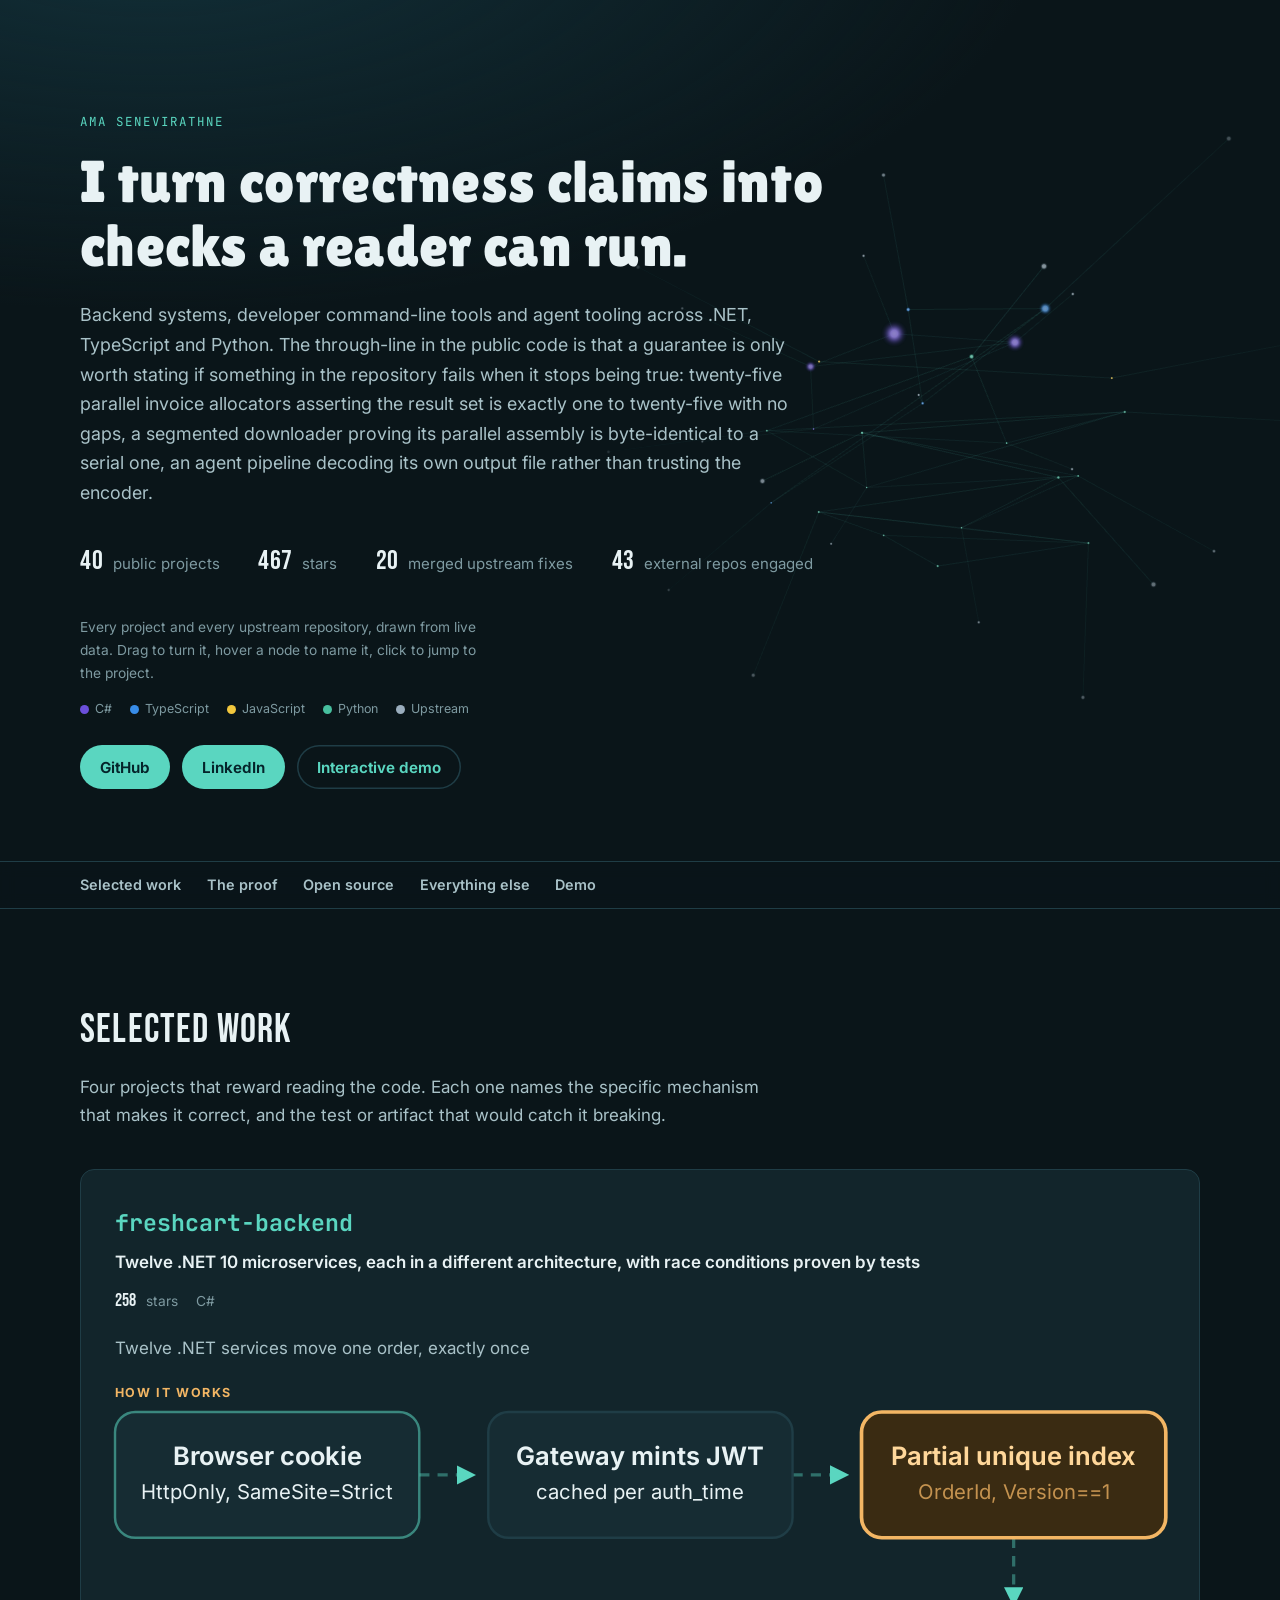
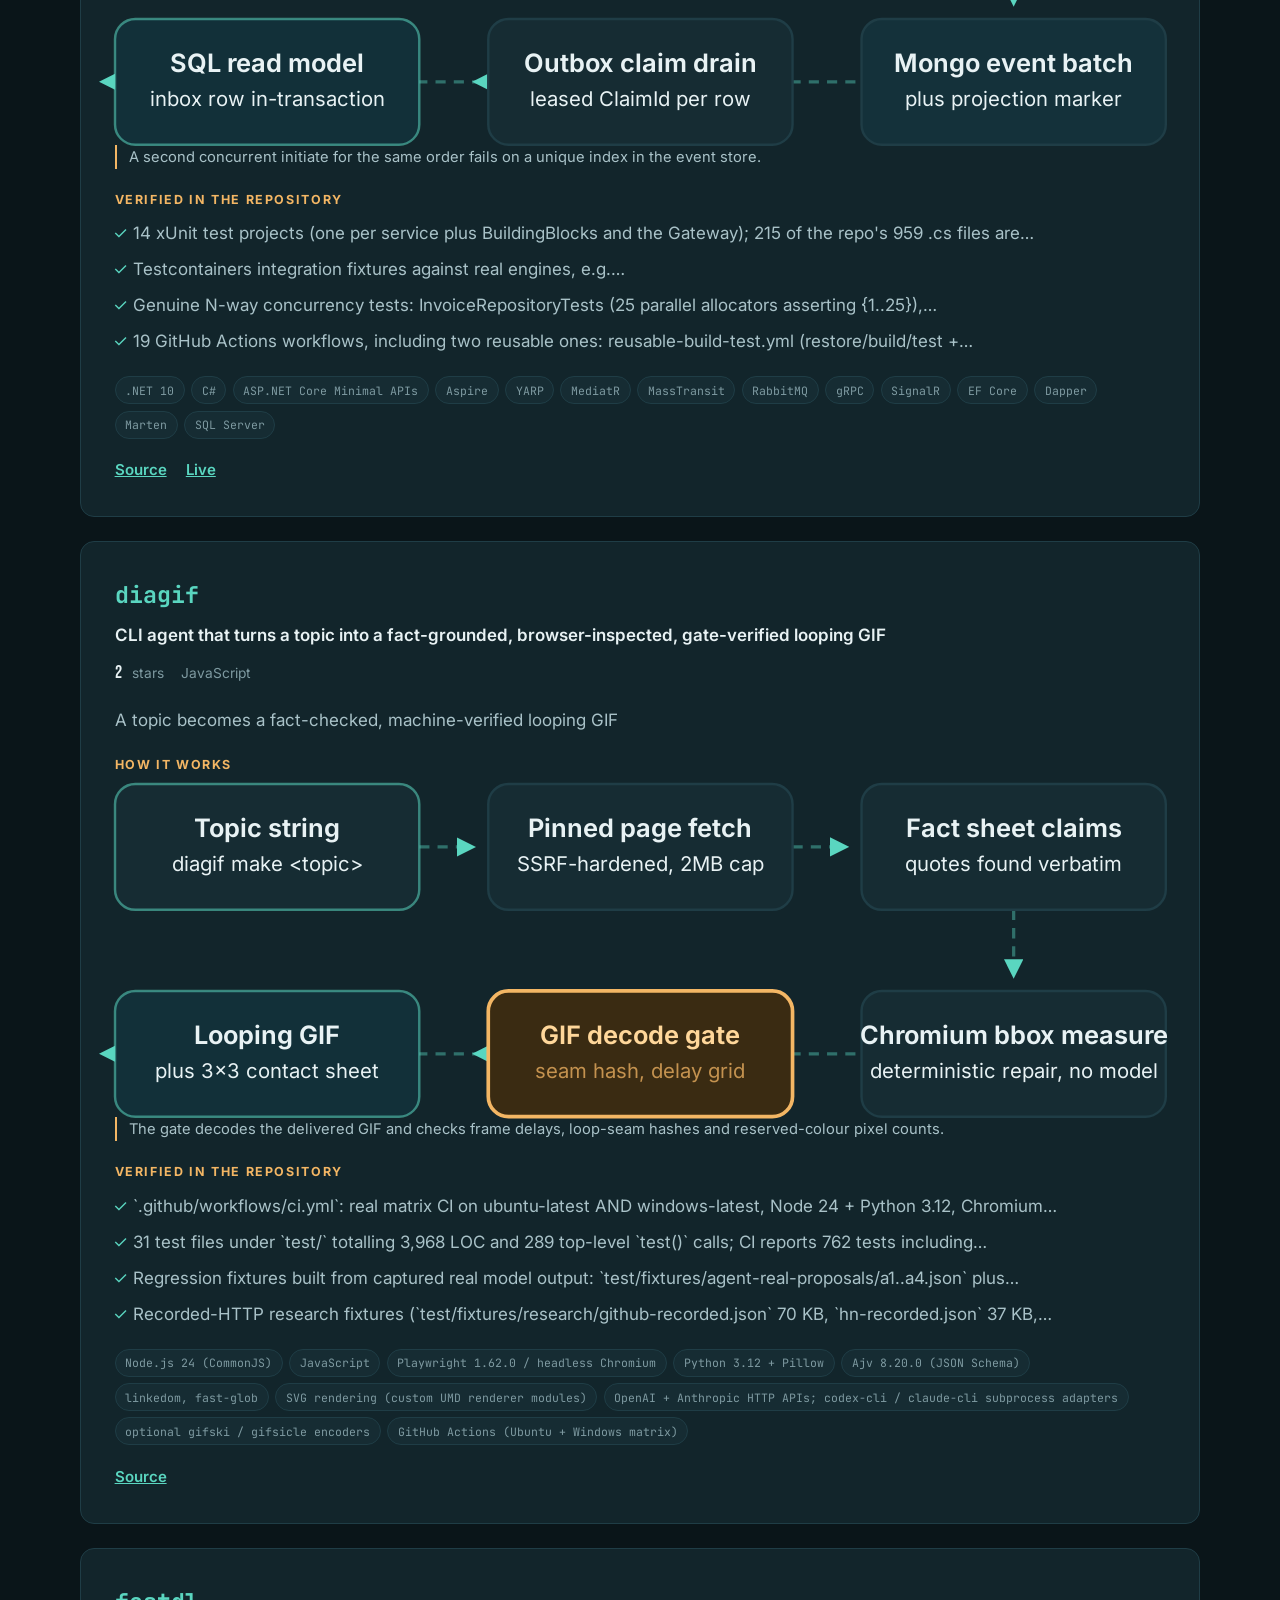
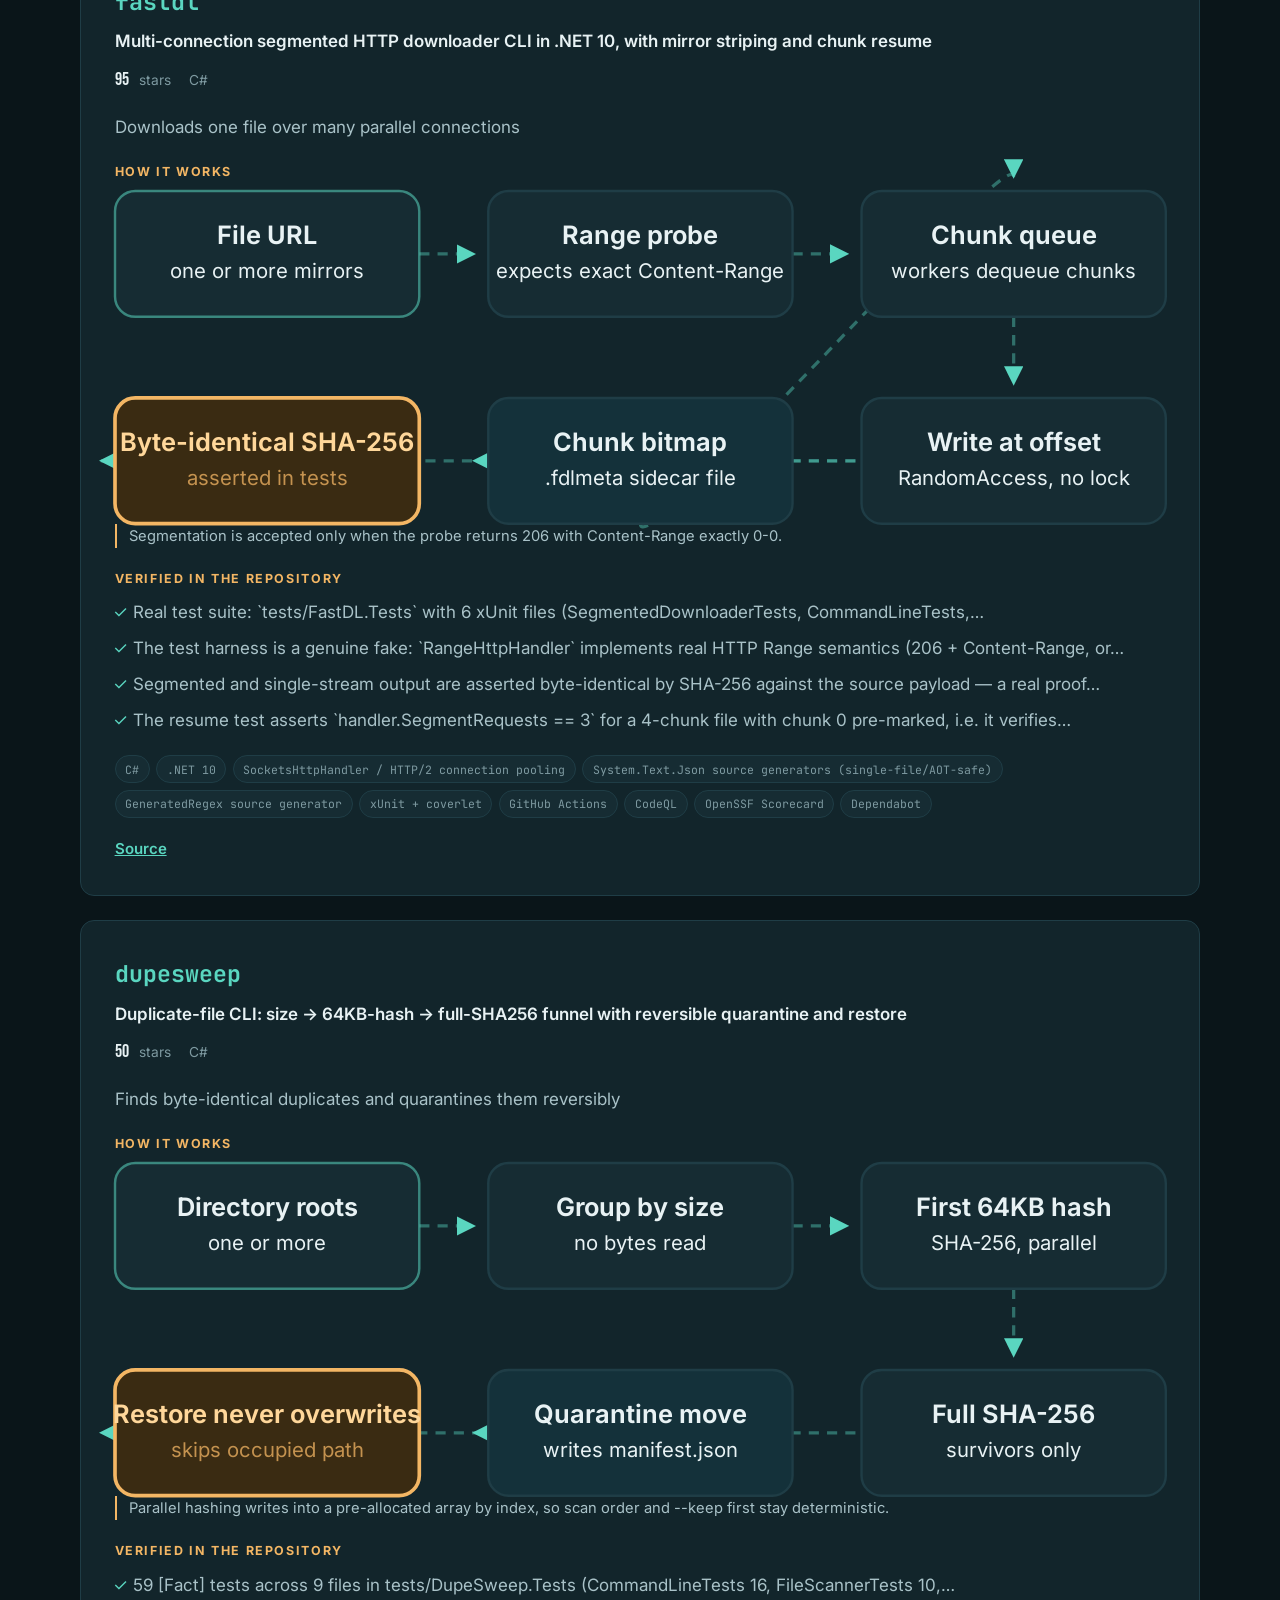
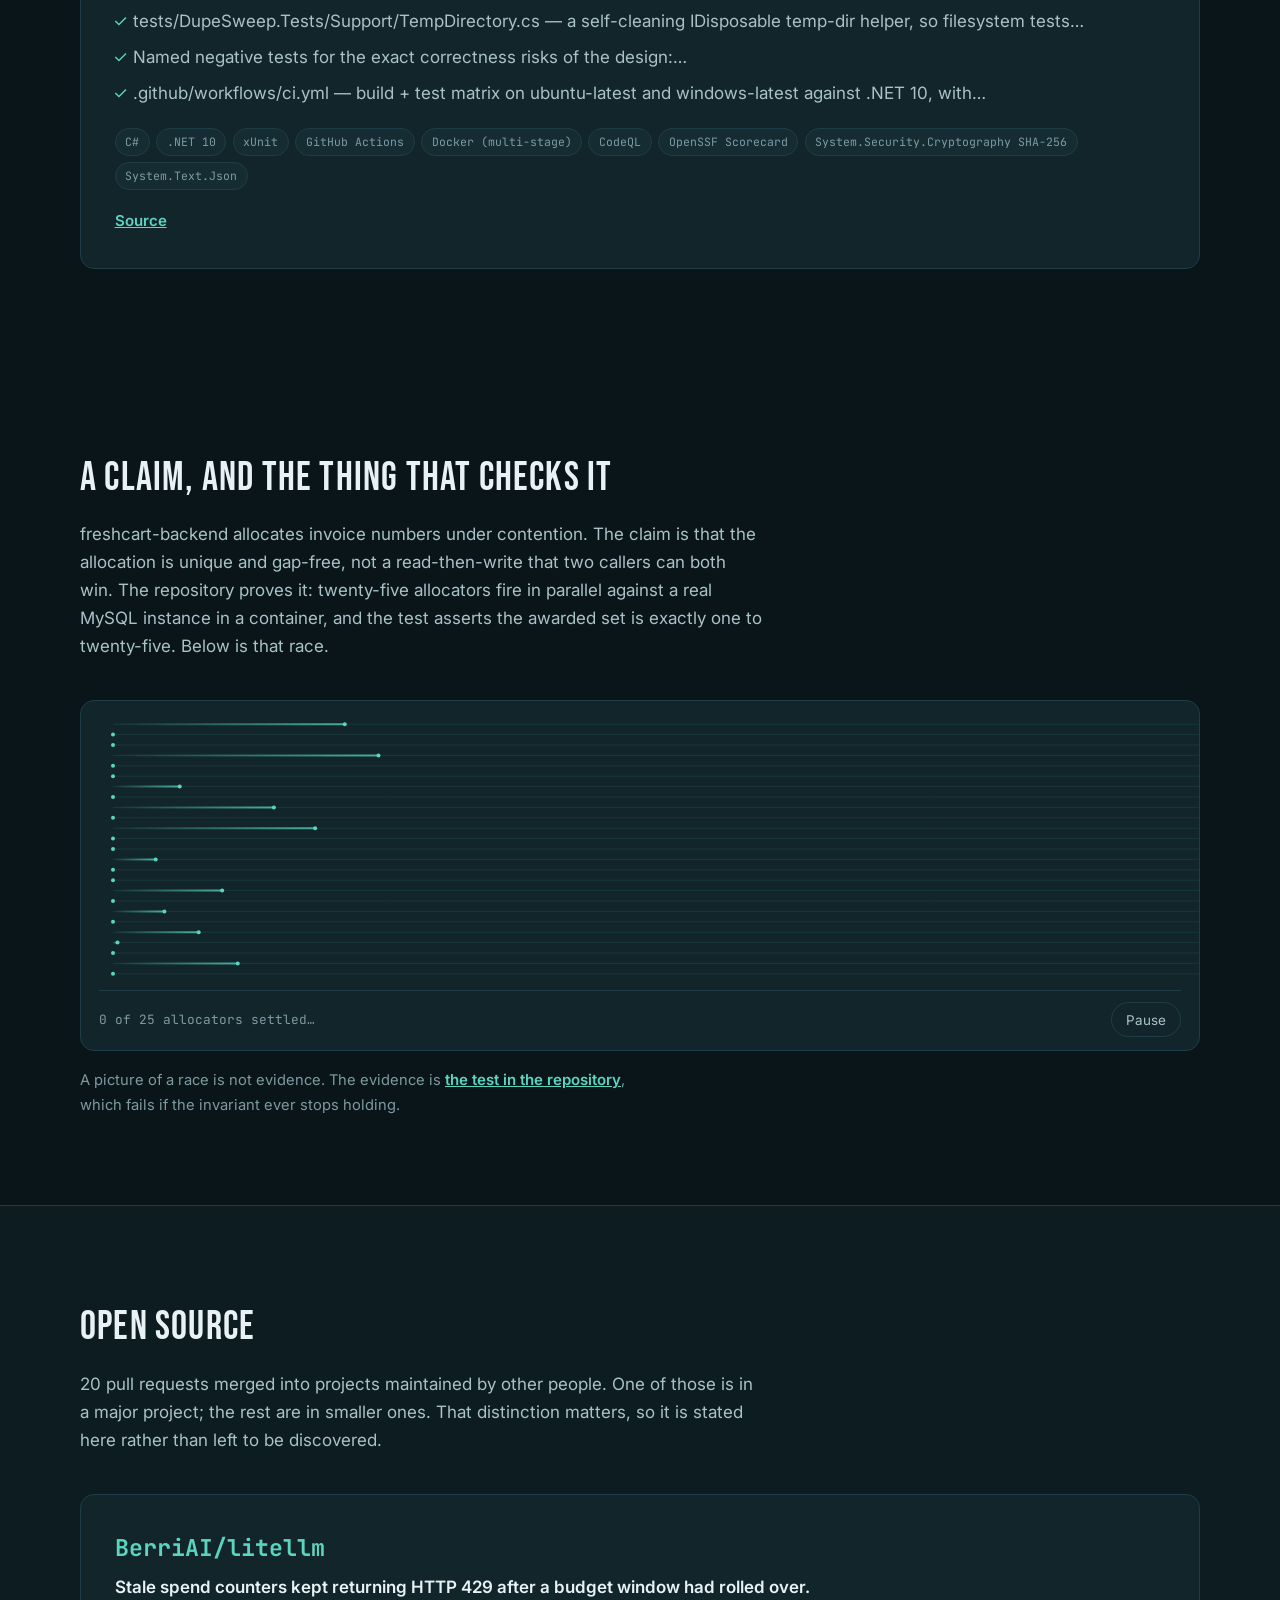
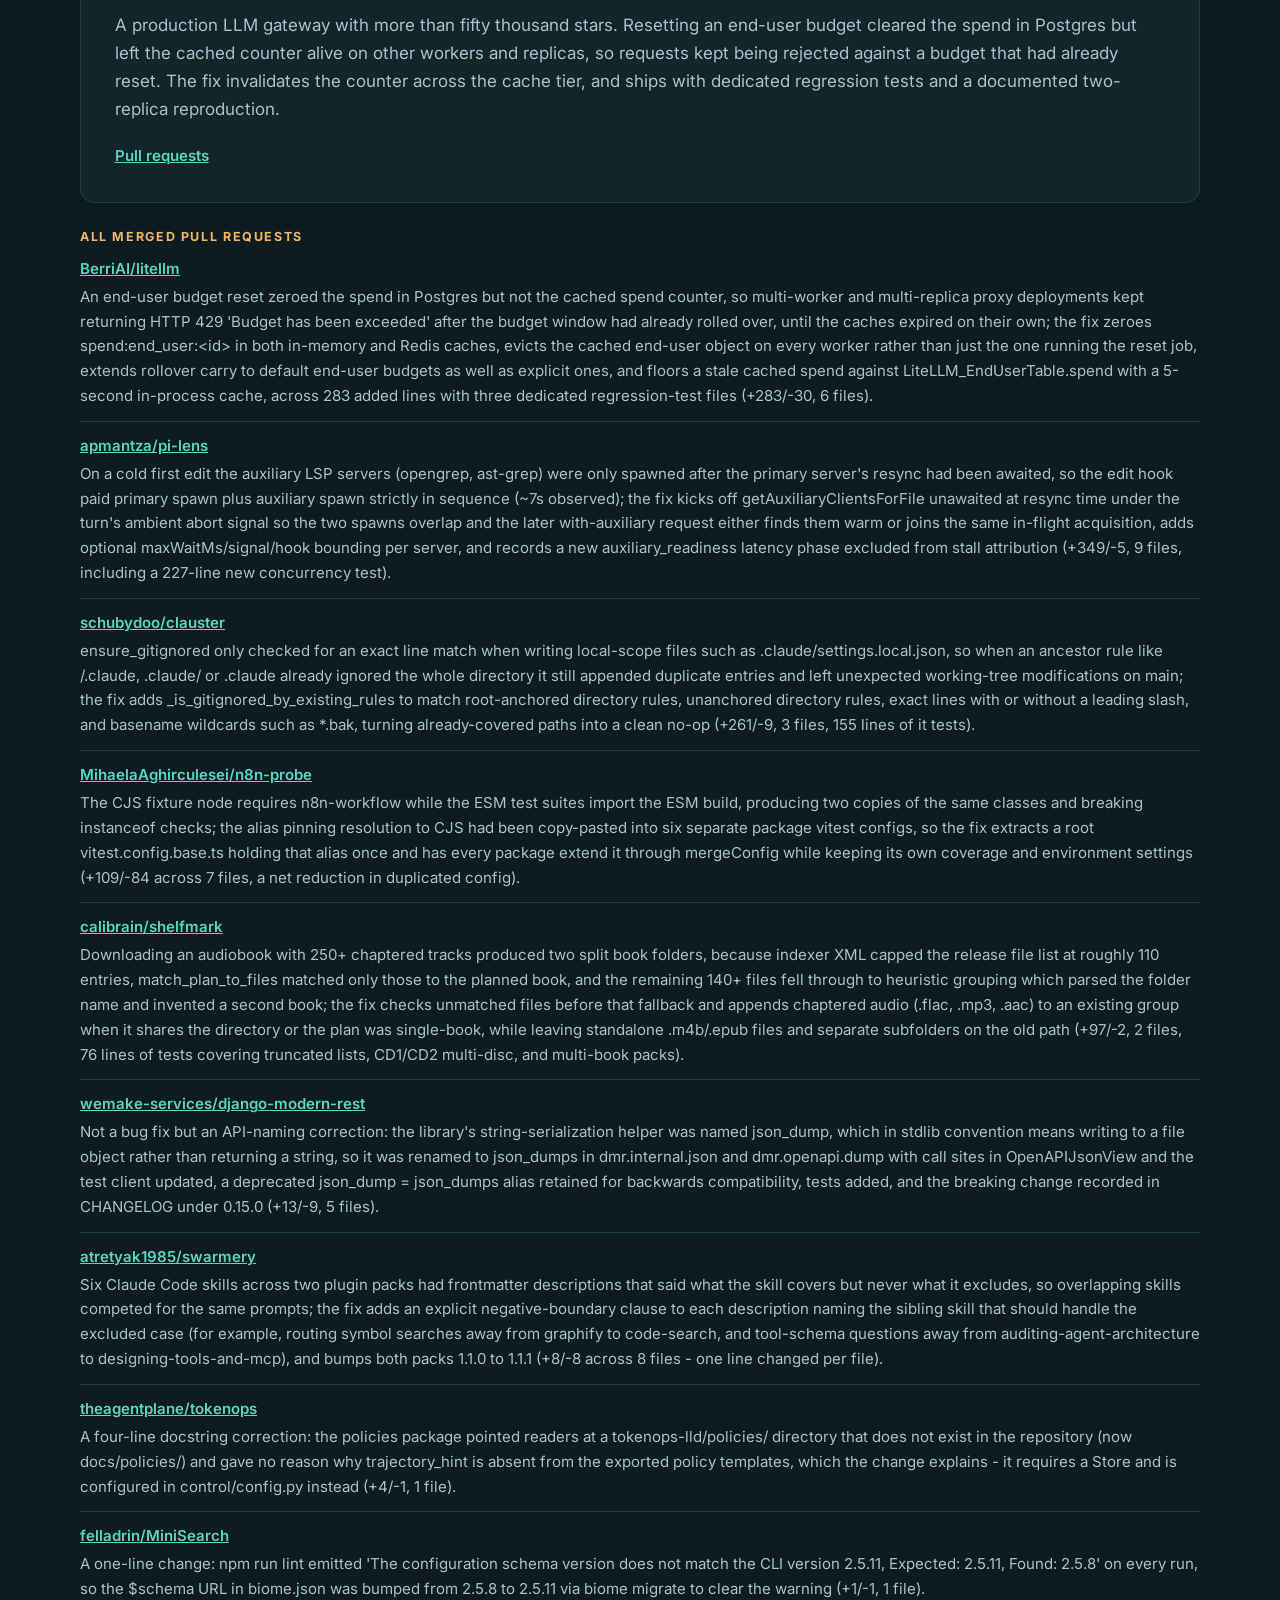
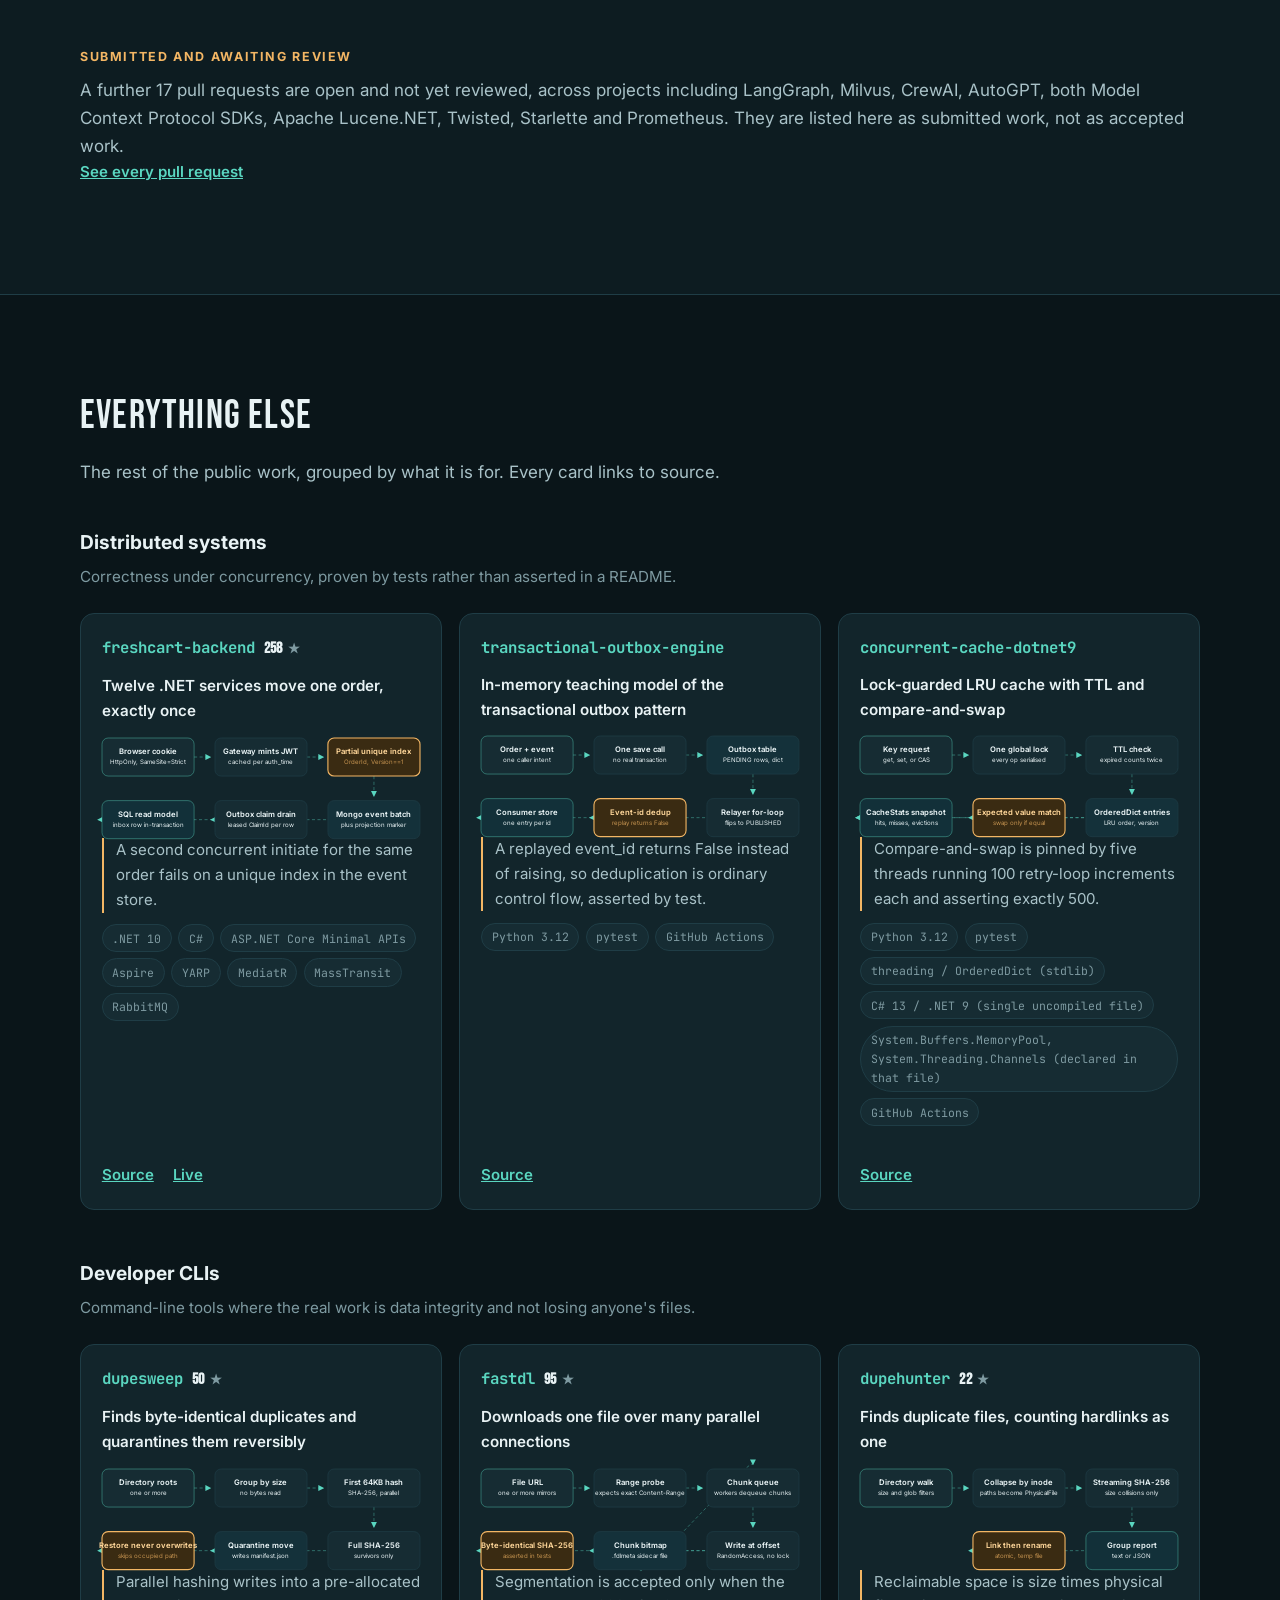
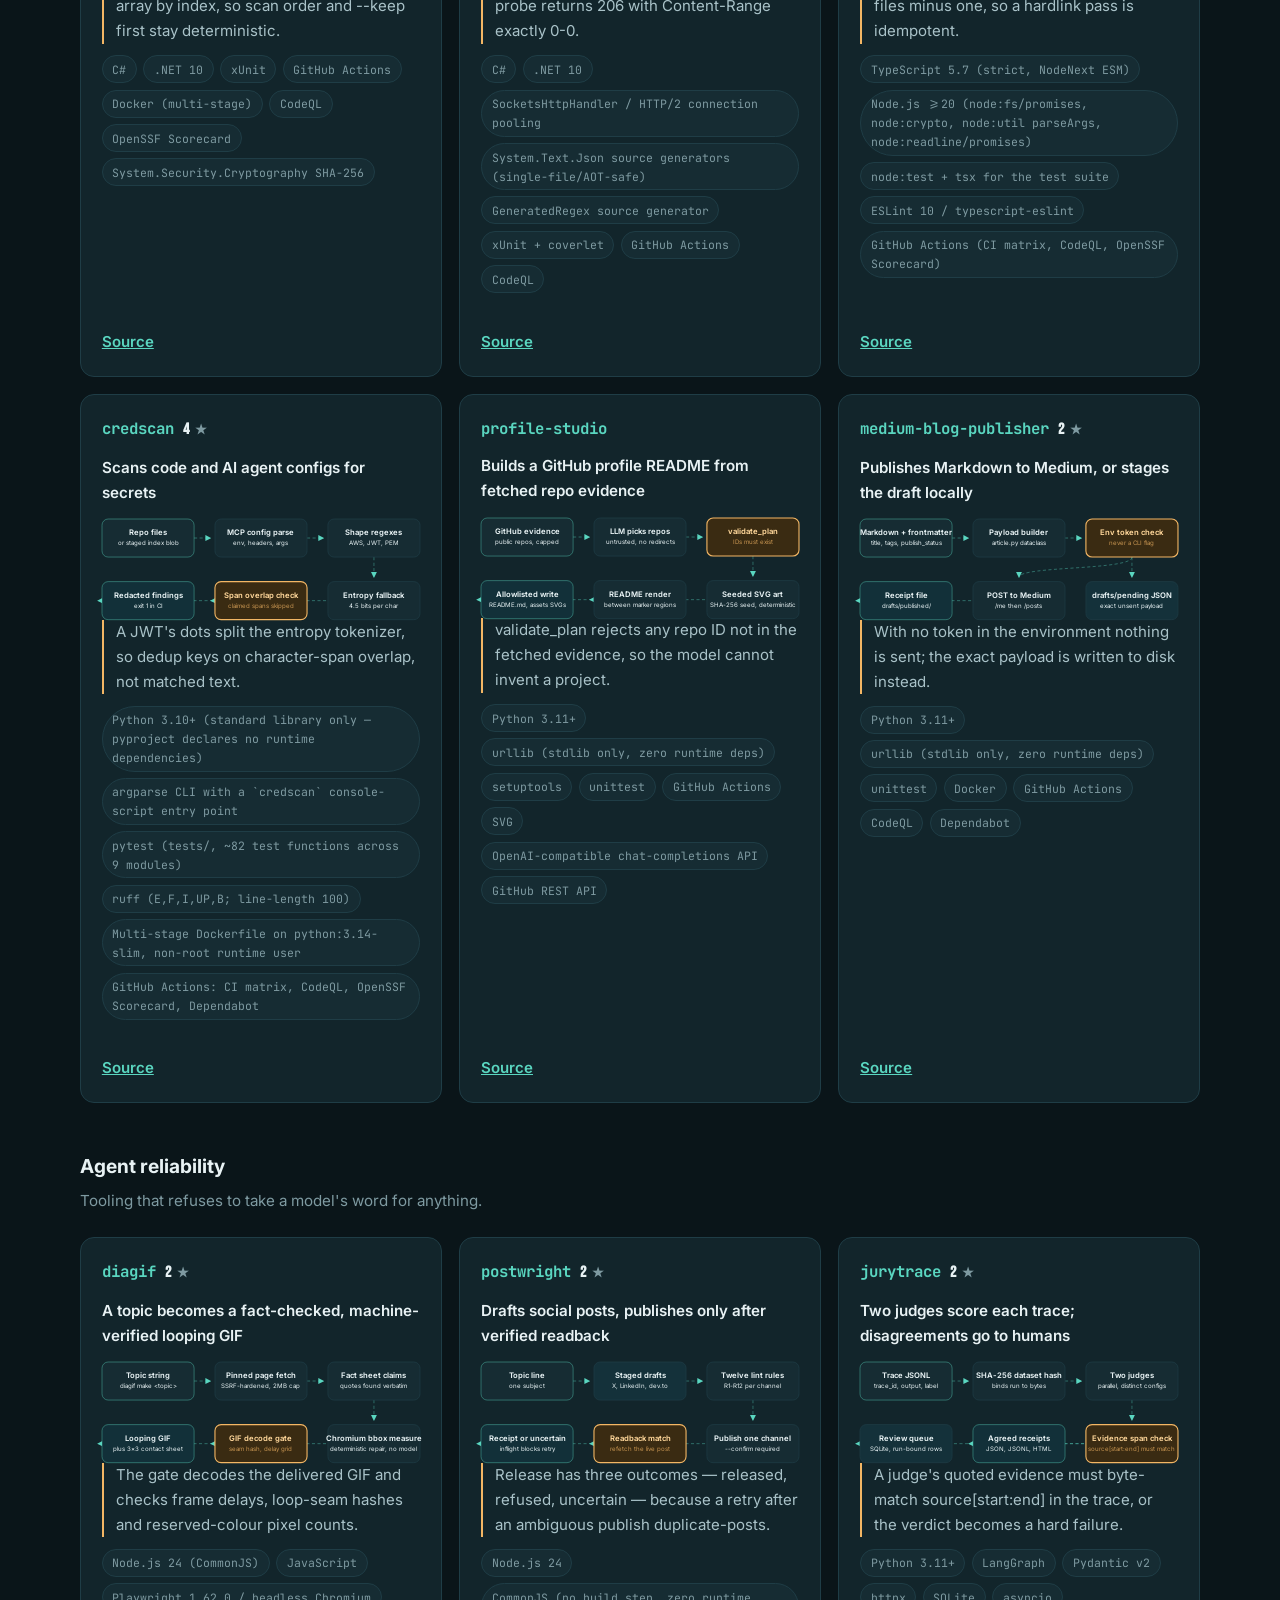
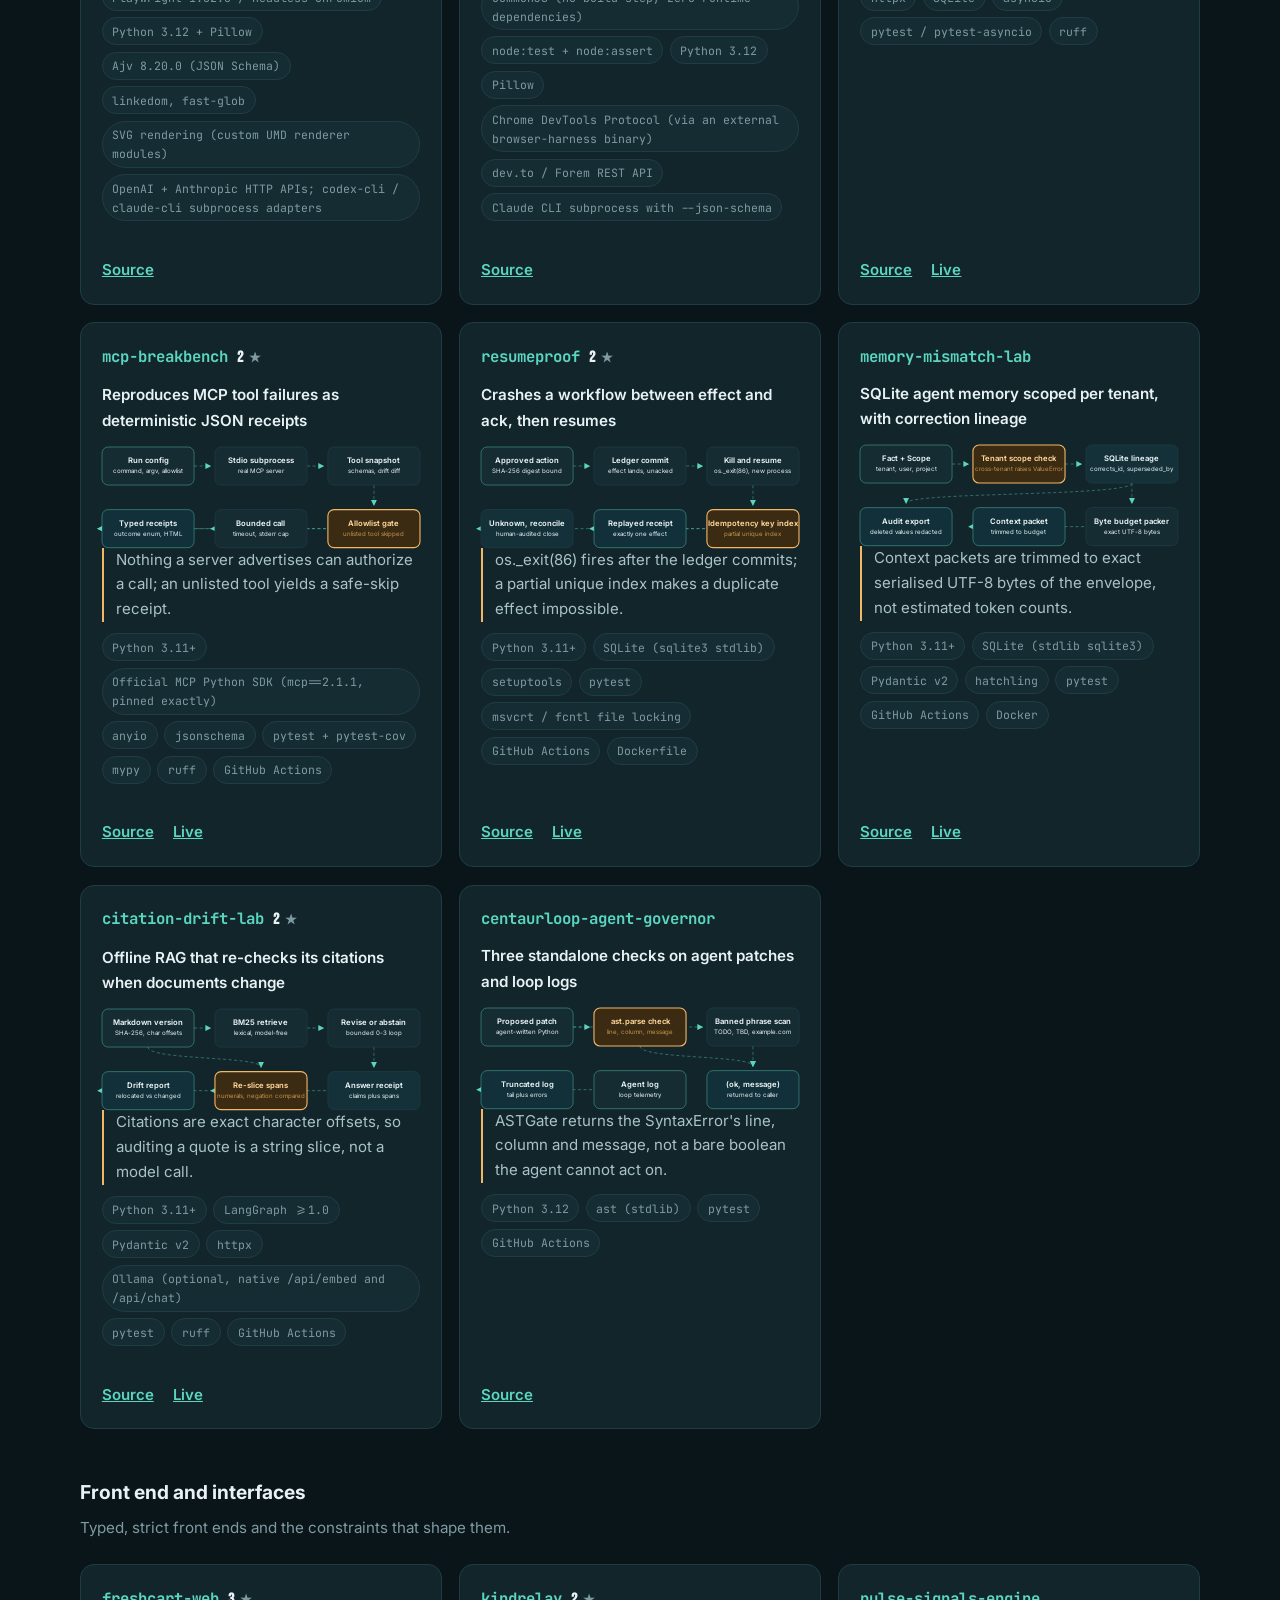
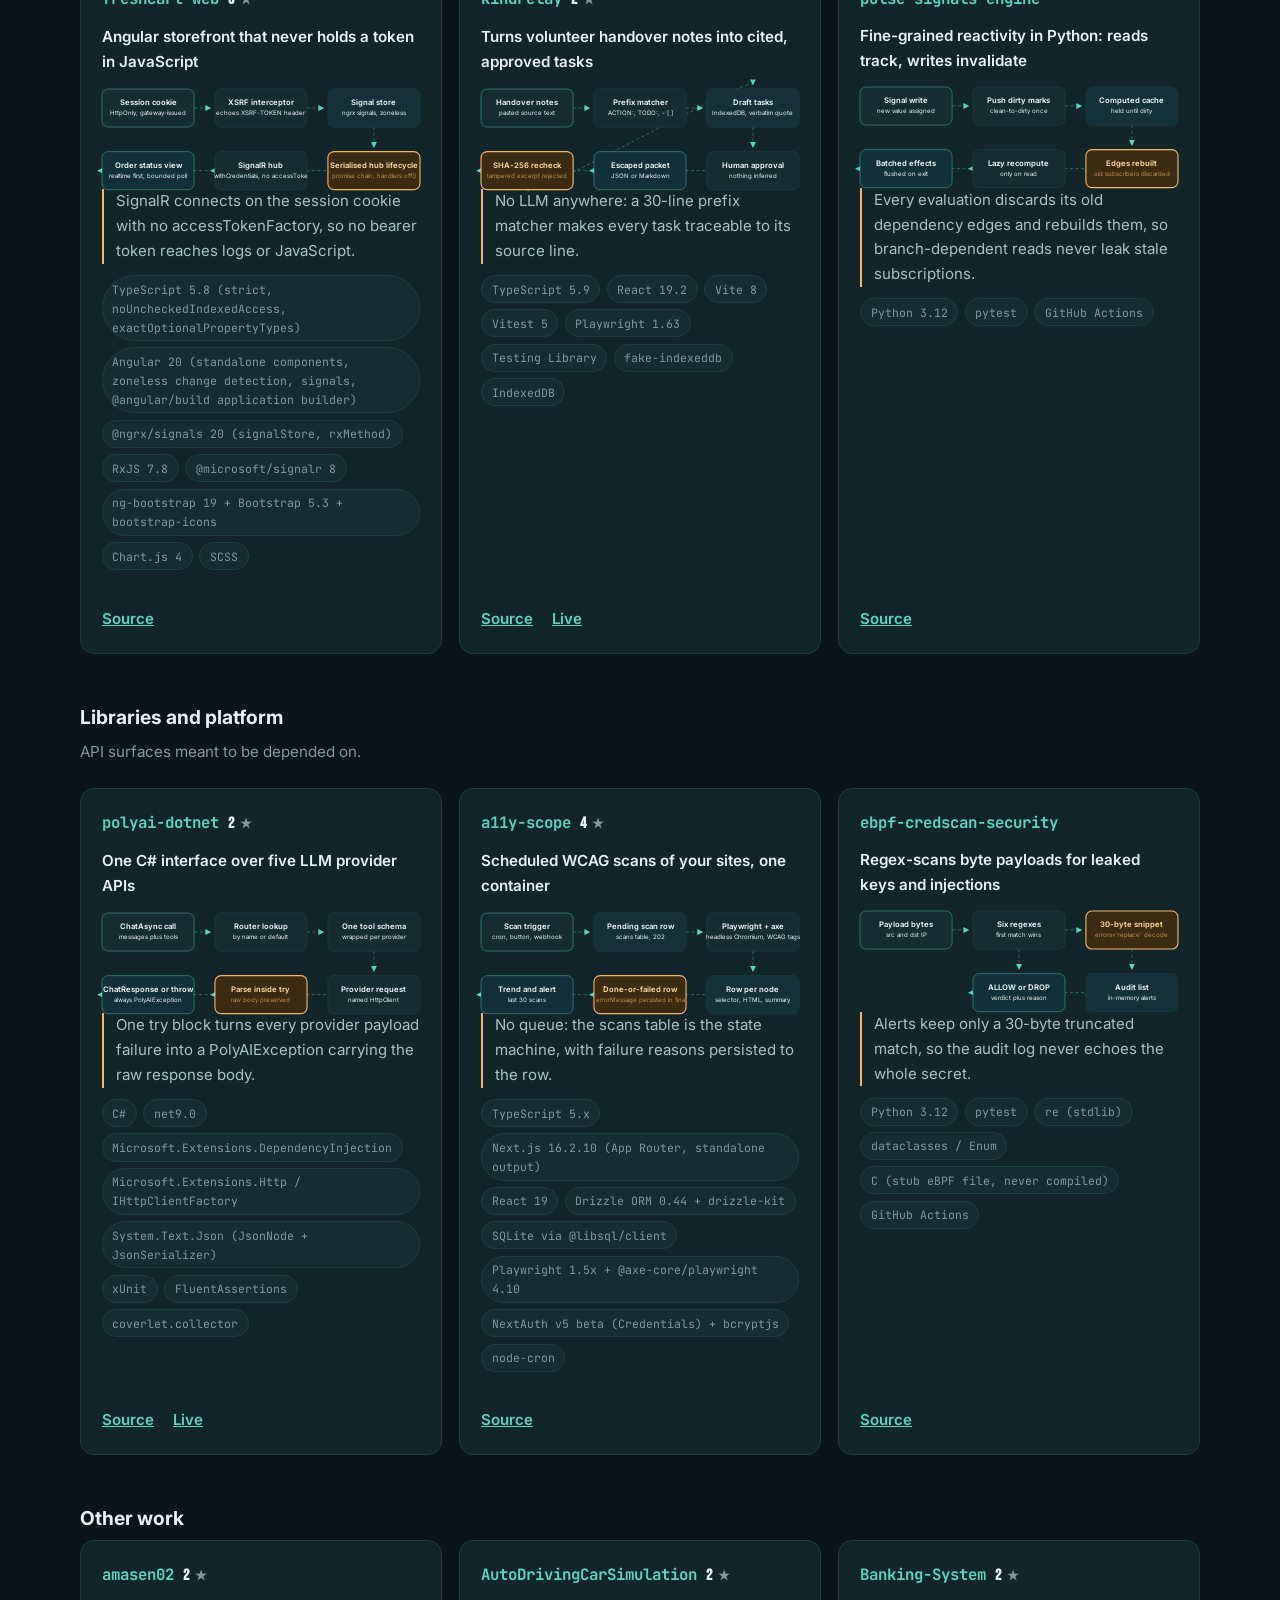
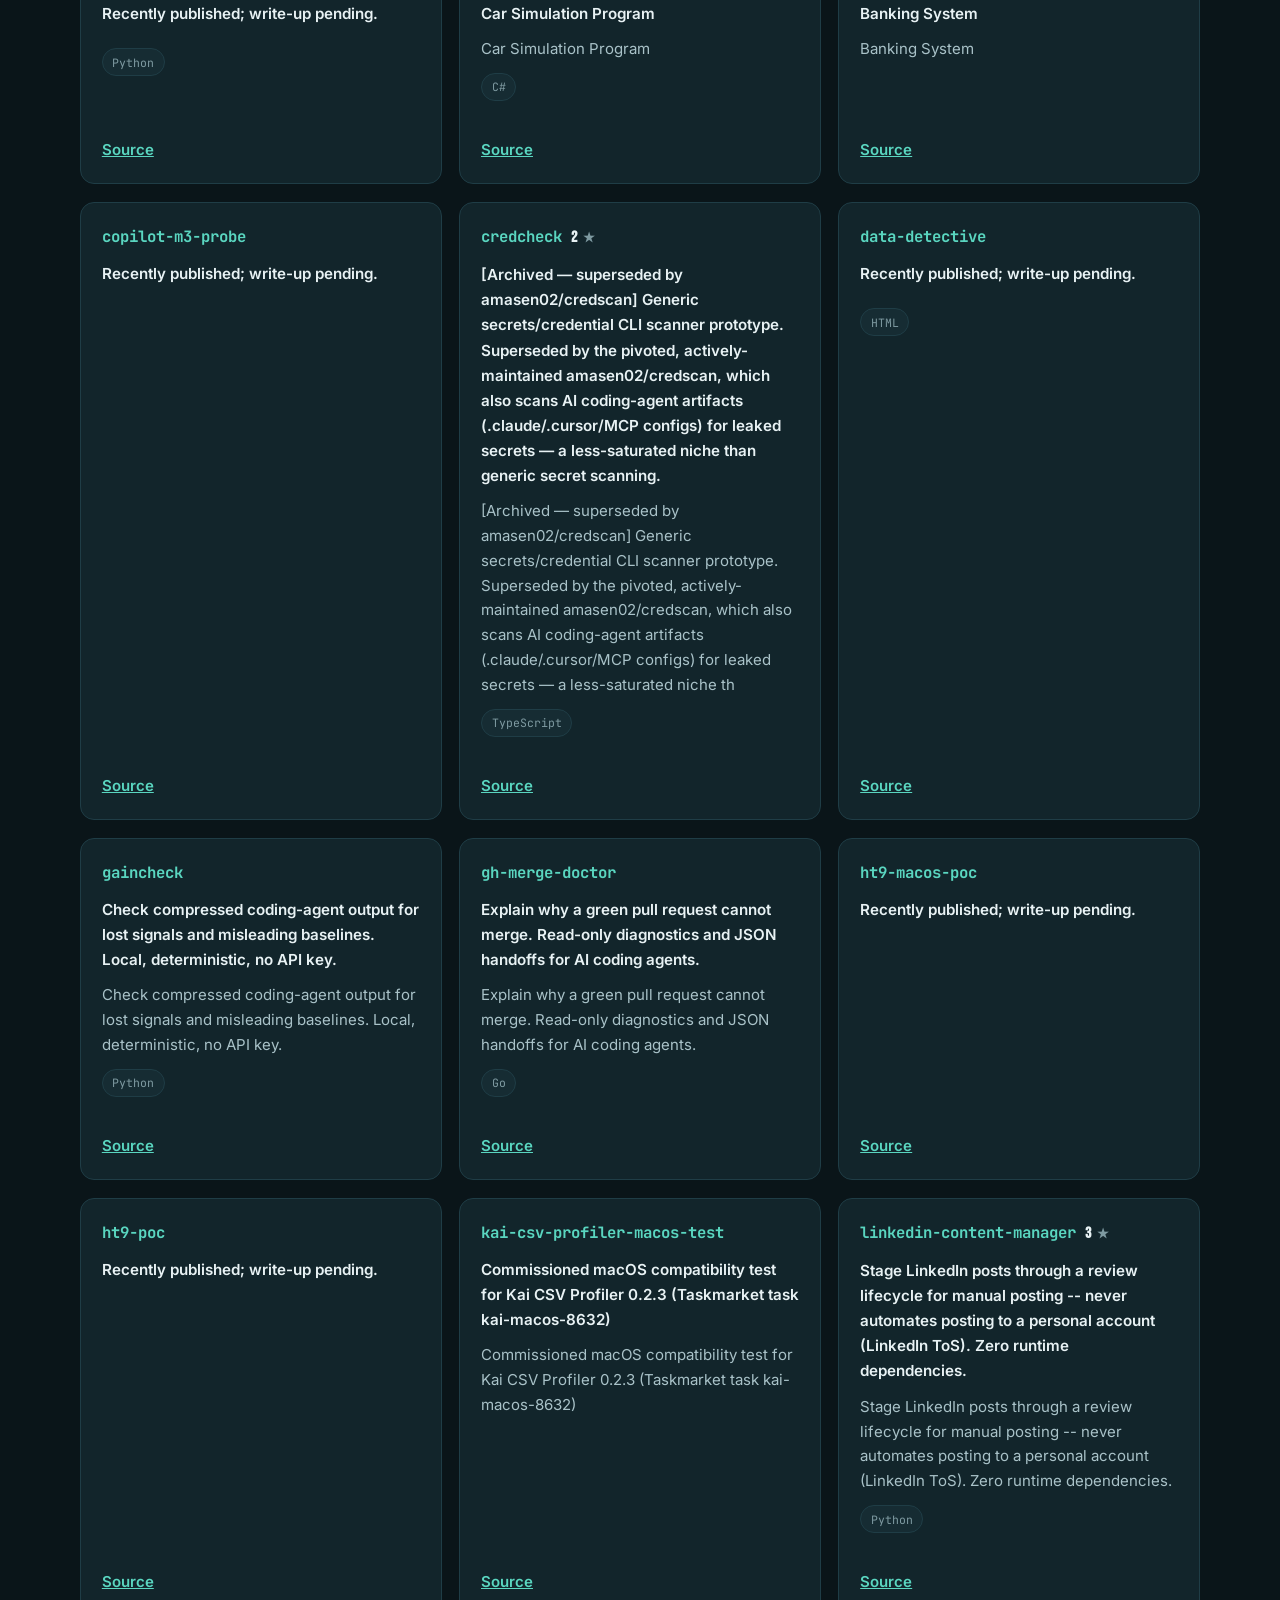
==== index.html @ 70c23cc7 "chore: refresh live figures from the GitHub API" ====
<!doctype html>
<html lang="en">
<head>
<meta charset="utf-8">
<meta name="viewport" content="width=device-width, initial-scale=1">
<title>Ama Senevirathne — backend systems, developer CLIs, agent tooling</title>
<meta name="description" content="Public engineering work by Ama Senevirathne: a twelve-service .NET platform with concurrency proven by tests, systems-level developer CLIs, and agent tooling that verifies its own output.">
<link rel="stylesheet" href="assets/fonts.css">
<link rel="stylesheet" href="styles.css">
</head>
<body>
<a class="skip" href="#main">Skip to content</a>

<header class="hero">
  <!-- The canvas is decorative enhancement. Every fact in the hero is in the DOM below it,
       so the page is complete with JavaScript or WebGL unavailable. -->
  <div class="constellation" id="constellation" aria-hidden="true">
    <div class="cl-label" id="constellation-label" hidden>
      <span class="cl-name"></span>
      <span class="cl-meta"></span>
    </div>
  </div>
  <div class="wrap hero-content">
    <p class="eyebrow">Ama Senevirathne</p>
    <h1>I turn correctness claims into checks a reader can run.</h1>
    <p class="hero-lede">
      Backend systems, developer command-line tools and agent tooling across .NET, TypeScript
      and Python. The through-line in the public code is that a guarantee is only worth
      stating if something in the repository fails when it stops being true: twenty-five
      parallel invoice allocators asserting the result set is exactly one to twenty-five with
      no gaps, a segmented downloader proving its parallel assembly is byte-identical to a
      serial one, an agent pipeline decoding its own output file rather than trusting the
      encoder.
    </p>
    <ul class="stats" aria-label="Summary of public work">
      <li><span class="stat-n">40</span> public projects</li>
      <li><span class="stat-n">467</span> stars</li>
      <li><span class="stat-n">20</span> merged upstream fixes</li>
      <li><span class="stat-n">43</span> external repos engaged</li>
    </ul>
    <p class="cl-hint">
      Every project and every upstream repository, drawn from live data. Drag to turn it,
      hover a node to name it, click to jump to the project.
    </p>
    <ul class="legend" aria-label="Constellation legend">
      <li><span class="dot" data-l="cs"></span>C#</li>
      <li><span class="dot" data-l="ts"></span>TypeScript</li>
      <li><span class="dot" data-l="js"></span>JavaScript</li>
      <li><span class="dot" data-l="py"></span>Python</li>
      <li><span class="dot" data-l="ext"></span>Upstream</li>
    </ul>
    <p class="hero-links">
      <a class="btn" href="https://github.com/amasen02">GitHub</a>
      <a class="btn" href="https://www.linkedin.com/in/ama-sen/">LinkedIn</a>
      <a class="btn ghost" href="diagif/">Interactive demo</a>
    </p>
  </div>
</header>


<nav class="subnav" aria-label="Sections">
  <div class="wrap">
    <ul>
      <li><a href="#s-lead">Selected work</a></li>
      <li><a href="#s-proof">The proof</a></li>
      <li><a href="#s-oss">Open source</a></li>
      <li><a href="#s-all">Everything else</a></li>
      <li><a href="diagif/">Demo</a></li>
    </ul>
  </div>
</nav>

<main id="main">

<section class="section" aria-labelledby="s-lead">
  <div class="wrap">
    <h2 id="s-lead">Selected work</h2>
    <p class="section-lede">
      Four projects that reward reading the code. Each one names the specific mechanism that
      makes it correct, and the test or artifact that would catch it breaking.
    </p>
    <div class="leads">
      <article class="lead" id="p-freshcart-backend">
        <header class="lead-head">
          <h3>freshcart-backend</h3>
          <p class="tagline">Twelve .NET 10 microservices, each in a different architecture, with race conditions proven by tests</p>
          <p class="meta"><span class="stat"><span class="stat-n">258</span> stars</span><span class="lang">C#</span></p>
        </header>
        <p class="lede">Twelve .NET services move one order, exactly once</p>
        <div class="block"><h4>How it works</h4><div class="flow-wrap"><svg class="flow" viewBox="0 0 518 164" role="img" aria-label="Twelve .NET services move one order, exactly once" preserveAspectRatio="xMidYMid meet"><defs><marker id="fa" viewBox="0 0 10 10" refX="9" refY="5" markerWidth="6" markerHeight="6" orient="auto-start-reverse"><path d="M0,0 L10,5 L0,10 z" fill="currentColor"/></marker></defs><path class="flow-edge" d="M150,31.0 L177,31.0" marker-end="url(#fa)"/><path class="flow-edge" d="M334,31.0 L361,31.0" marker-end="url(#fa)"/><path class="flow-edge" d="M443.0,62 C443.0,84 443.0,76 443.0,95" marker-end="url(#fa)"/><path class="flow-edge" d="M518,133.0 L177,133.0" marker-end="url(#fa)"/><path class="flow-edge" d="M334,133.0 L-7,133.0" marker-end="url(#fa)"/><g class="flow-node n-in" transform="translate(0,0)"><rect width="150" height="62" rx="10"/><text class="fn-label" x="75.0" y="26">Browser cookie</text><text class="fn-sub" x="75.0" y="43">HttpOnly, SameSite=Strict</text></g><g class="flow-node n-proc" transform="translate(184,0)"><rect width="150" height="62" rx="10"/><text class="fn-label" x="75.0" y="26">Gateway mints JWT</text><text class="fn-sub" x="75.0" y="43">cached per auth_time</text></g><g class="flow-node n-guard" transform="translate(368,0)"><rect width="150" height="62" rx="10"/><text class="fn-label" x="75.0" y="26">Partial unique index</text><text class="fn-sub" x="75.0" y="43">OrderId, Version==1</text></g><g class="flow-node n-store" transform="translate(368,102)"><rect width="150" height="62" rx="10"/><text class="fn-label" x="75.0" y="26">Mongo event batch</text><text class="fn-sub" x="75.0" y="43">plus projection marker</text></g><g class="flow-node n-proc" transform="translate(184,102)"><rect width="150" height="62" rx="10"/><text class="fn-label" x="75.0" y="26">Outbox claim drain</text><text class="fn-sub" x="75.0" y="43">leased ClaimId per row</text></g><g class="flow-node n-out" transform="translate(0,102)"><rect width="150" height="62" rx="10"/><text class="fn-label" x="75.0" y="26">SQL read model</text><text class="fn-sub" x="75.0" y="43">inbox row in-transaction</text></g></svg><p class="flow-punch">A second concurrent initiate for the same order fails on a unique index in the event store.</p></div></div>
        
        <div class="block"><h4>Verified in the repository</h4><ul class="ticks"><li>14 xUnit test projects (one per service plus BuildingBlocks and the Gateway); 215 of the repo&#x27;s 959 .cs files are…</li><li>Testcontainers integration fixtures against real engines, e.g.…</li><li>Genuine N-way concurrency tests: InvoiceRepositoryTests (25 parallel allocators asserting {1..25}),…</li><li>19 GitHub Actions workflows, including two reusable ones: reusable-build-test.yml (restore/build/test +…</li></ul></div>
        <ul class="chips"><li class="chip">.NET 10</li><li class="chip">C#</li><li class="chip">ASP.NET Core Minimal APIs</li><li class="chip">Aspire</li><li class="chip">YARP</li><li class="chip">MediatR</li><li class="chip">MassTransit</li><li class="chip">RabbitMQ</li><li class="chip">gRPC</li><li class="chip">SignalR</li><li class="chip">EF Core</li><li class="chip">Dapper</li><li class="chip">Marten</li><li class="chip">SQL Server</li></ul>
        <p class="actions"><a class="link" href="https://github.com/amasen02/freshcart-backend">Source</a><a class="link" href="https://amasen02.github.io/freshcart-backend/">Live</a></p>
      </article>
      <article class="lead" id="p-diagif">
        <header class="lead-head">
          <h3>diagif</h3>
          <p class="tagline">CLI agent that turns a topic into a fact-grounded, browser-inspected, gate-verified looping GIF</p>
          <p class="meta"><span class="stat"><span class="stat-n">2</span> stars</span><span class="lang">JavaScript</span></p>
        </header>
        <p class="lede">A topic becomes a fact-checked, machine-verified looping GIF</p>
        <div class="block"><h4>How it works</h4><div class="flow-wrap"><svg class="flow" viewBox="0 0 518 164" role="img" aria-label="A topic becomes a fact-checked, machine-verified looping GIF" preserveAspectRatio="xMidYMid meet"><defs><marker id="fa" viewBox="0 0 10 10" refX="9" refY="5" markerWidth="6" markerHeight="6" orient="auto-start-reverse"><path d="M0,0 L10,5 L0,10 z" fill="currentColor"/></marker></defs><path class="flow-edge" d="M150,31.0 L177,31.0" marker-end="url(#fa)"/><path class="flow-edge" d="M334,31.0 L361,31.0" marker-end="url(#fa)"/><path class="flow-edge" d="M443.0,62 C443.0,84 443.0,76 443.0,95" marker-end="url(#fa)"/><path class="flow-edge" d="M518,133.0 L177,133.0" marker-end="url(#fa)"/><path class="flow-edge" d="M334,133.0 L-7,133.0" marker-end="url(#fa)"/><g class="flow-node n-in" transform="translate(0,0)"><rect width="150" height="62" rx="10"/><text class="fn-label" x="75.0" y="26">Topic string</text><text class="fn-sub" x="75.0" y="43">diagif make &lt;topic&gt;</text></g><g class="flow-node n-proc" transform="translate(184,0)"><rect width="150" height="62" rx="10"/><text class="fn-label" x="75.0" y="26">Pinned page fetch</text><text class="fn-sub" x="75.0" y="43">SSRF-hardened, 2MB cap</text></g><g class="flow-node n-proc" transform="translate(368,0)"><rect width="150" height="62" rx="10"/><text class="fn-label" x="75.0" y="26">Fact sheet claims</text><text class="fn-sub" x="75.0" y="43">quotes found verbatim</text></g><g class="flow-node n-proc" transform="translate(368,102)"><rect width="150" height="62" rx="10"/><text class="fn-label" x="75.0" y="26">Chromium bbox measure</text><text class="fn-sub" x="75.0" y="43">deterministic repair, no model</text></g><g class="flow-node n-guard" transform="translate(184,102)"><rect width="150" height="62" rx="10"/><text class="fn-label" x="75.0" y="26">GIF decode gate</text><text class="fn-sub" x="75.0" y="43">seam hash, delay grid</text></g><g class="flow-node n-out" transform="translate(0,102)"><rect width="150" height="62" rx="10"/><text class="fn-label" x="75.0" y="26">Looping GIF</text><text class="fn-sub" x="75.0" y="43">plus 3x3 contact sheet</text></g></svg><p class="flow-punch">The gate decodes the delivered GIF and checks frame delays, loop-seam hashes and reserved-colour pixel counts.</p></div></div>
        
        <div class="block"><h4>Verified in the repository</h4><ul class="ticks"><li>`.github/workflows/ci.yml`: real matrix CI on ubuntu-latest AND windows-latest, Node 24 + Python 3.12, Chromium…</li><li>31 test files under `test/` totalling 3,968 LOC and 289 top-level `test()` calls; CI reports 762 tests including…</li><li>Regression fixtures built from captured real model output: `test/fixtures/agent-real-proposals/a1..a4.json` plus…</li><li>Recorded-HTTP research fixtures (`test/fixtures/research/github-recorded.json` 70 KB, `hn-recorded.json` 37 KB,…</li></ul></div>
        <ul class="chips"><li class="chip">Node.js 24 (CommonJS)</li><li class="chip">JavaScript</li><li class="chip">Playwright 1.62.0 / headless Chromium</li><li class="chip">Python 3.12 + Pillow</li><li class="chip">Ajv 8.20.0 (JSON Schema)</li><li class="chip">linkedom, fast-glob</li><li class="chip">SVG rendering (custom UMD renderer modules)</li><li class="chip">OpenAI + Anthropic HTTP APIs; codex-cli / claude-cli subprocess adapters</li><li class="chip">optional gifski / gifsicle encoders</li><li class="chip">GitHub Actions (Ubuntu + Windows matrix)</li></ul>
        <p class="actions"><a class="link" href="https://github.com/amasen02/diagif">Source</a></p>
      </article>
      <article class="lead" id="p-fastdl">
        <header class="lead-head">
          <h3>fastdl</h3>
          <p class="tagline">Multi-connection segmented HTTP downloader CLI in .NET 10, with mirror striping and chunk resume</p>
          <p class="meta"><span class="stat"><span class="stat-n">95</span> stars</span><span class="lang">C#</span></p>
        </header>
        <p class="lede">Downloads one file over many parallel connections</p>
        <div class="block"><h4>How it works</h4><div class="flow-wrap"><svg class="flow" viewBox="0 0 518 164" role="img" aria-label="Downloads one file over many parallel connections" preserveAspectRatio="xMidYMid meet"><defs><marker id="fa" viewBox="0 0 10 10" refX="9" refY="5" markerWidth="6" markerHeight="6" orient="auto-start-reverse"><path d="M0,0 L10,5 L0,10 z" fill="currentColor"/></marker></defs><path class="flow-edge" d="M150,31.0 L177,31.0" marker-end="url(#fa)"/><path class="flow-edge" d="M334,31.0 L361,31.0" marker-end="url(#fa)"/><path class="flow-edge" d="M443.0,62 C443.0,84 443.0,76 443.0,95" marker-end="url(#fa)"/><path class="flow-edge" d="M518,133.0 L177,133.0" marker-end="url(#fa)"/><path class="flow-edge" d="M259.0,164 C259.0,186 443.0,-26 443.0,-7" marker-end="url(#fa)"/><path class="flow-edge" d="M518,133.0 L-7,133.0" marker-end="url(#fa)"/><g class="flow-node n-in" transform="translate(0,0)"><rect width="150" height="62" rx="10"/><text class="fn-label" x="75.0" y="26">File URL</text><text class="fn-sub" x="75.0" y="43">one or more mirrors</text></g><g class="flow-node n-proc" transform="translate(184,0)"><rect width="150" height="62" rx="10"/><text class="fn-label" x="75.0" y="26">Range probe</text><text class="fn-sub" x="75.0" y="43">expects exact Content-Range</text></g><g class="flow-node n-proc" transform="translate(368,0)"><rect width="150" height="62" rx="10"/><text class="fn-label" x="75.0" y="26">Chunk queue</text><text class="fn-sub" x="75.0" y="43">workers dequeue chunks</text></g><g class="flow-node n-proc" transform="translate(368,102)"><rect width="150" height="62" rx="10"/><text class="fn-label" x="75.0" y="26">Write at offset</text><text class="fn-sub" x="75.0" y="43">RandomAccess, no lock</text></g><g class="flow-node n-store" transform="translate(184,102)"><rect width="150" height="62" rx="10"/><text class="fn-label" x="75.0" y="26">Chunk bitmap</text><text class="fn-sub" x="75.0" y="43">.fdlmeta sidecar file</text></g><g class="flow-node n-guard" transform="translate(0,102)"><rect width="150" height="62" rx="10"/><text class="fn-label" x="75.0" y="26">Byte-identical SHA-256</text><text class="fn-sub" x="75.0" y="43">asserted in tests</text></g></svg><p class="flow-punch">Segmentation is accepted only when the probe returns 206 with Content-Range exactly 0-0.</p></div></div>
        
        <div class="block"><h4>Verified in the repository</h4><ul class="ticks"><li>Real test suite: `tests/FastDL.Tests` with 6 xUnit files (SegmentedDownloaderTests, CommandLineTests,…</li><li>The test harness is a genuine fake: `RangeHttpHandler` implements real HTTP Range semantics (206 + Content-Range, or…</li><li>Segmented and single-stream output are asserted byte-identical by SHA-256 against the source payload — a real proof…</li><li>The resume test asserts `handler.SegmentRequests == 3` for a 4-chunk file with chunk 0 pre-marked, i.e. it verifies…</li></ul></div>
        <ul class="chips"><li class="chip">C#</li><li class="chip">​.NET 10</li><li class="chip">SocketsHttpHandler / HTTP/2 connection pooling</li><li class="chip">System.Text.Json source generators (single-file/AOT-safe)</li><li class="chip">GeneratedRegex source generator</li><li class="chip">xUnit + coverlet</li><li class="chip">GitHub Actions</li><li class="chip">CodeQL</li><li class="chip">OpenSSF Scorecard</li><li class="chip">Dependabot</li></ul>
        <p class="actions"><a class="link" href="https://github.com/amasen02/fastdl">Source</a></p>
      </article>
      <article class="lead" id="p-dupesweep">
        <header class="lead-head">
          <h3>dupesweep</h3>
          <p class="tagline">Duplicate-file CLI: size → 64KB-hash → full-SHA256 funnel with reversible quarantine and restore</p>
          <p class="meta"><span class="stat"><span class="stat-n">50</span> stars</span><span class="lang">C#</span></p>
        </header>
        <p class="lede">Finds byte-identical duplicates and quarantines them reversibly</p>
        <div class="block"><h4>How it works</h4><div class="flow-wrap"><svg class="flow" viewBox="0 0 518 164" role="img" aria-label="Finds byte-identical duplicates and quarantines them reversibly" preserveAspectRatio="xMidYMid meet"><defs><marker id="fa" viewBox="0 0 10 10" refX="9" refY="5" markerWidth="6" markerHeight="6" orient="auto-start-reverse"><path d="M0,0 L10,5 L0,10 z" fill="currentColor"/></marker></defs><path class="flow-edge" d="M150,31.0 L177,31.0" marker-end="url(#fa)"/><path class="flow-edge" d="M334,31.0 L361,31.0" marker-end="url(#fa)"/><path class="flow-edge" d="M443.0,62 C443.0,84 443.0,76 443.0,95" marker-end="url(#fa)"/><path class="flow-edge" d="M518,133.0 L177,133.0" marker-end="url(#fa)"/><path class="flow-edge" d="M334,133.0 L-7,133.0" marker-end="url(#fa)"/><g class="flow-node n-in" transform="translate(0,0)"><rect width="150" height="62" rx="10"/><text class="fn-label" x="75.0" y="26">Directory roots</text><text class="fn-sub" x="75.0" y="43">one or more</text></g><g class="flow-node n-proc" transform="translate(184,0)"><rect width="150" height="62" rx="10"/><text class="fn-label" x="75.0" y="26">Group by size</text><text class="fn-sub" x="75.0" y="43">no bytes read</text></g><g class="flow-node n-proc" transform="translate(368,0)"><rect width="150" height="62" rx="10"/><text class="fn-label" x="75.0" y="26">First 64KB hash</text><text class="fn-sub" x="75.0" y="43">SHA-256, parallel</text></g><g class="flow-node n-proc" transform="translate(368,102)"><rect width="150" height="62" rx="10"/><text class="fn-label" x="75.0" y="26">Full SHA-256</text><text class="fn-sub" x="75.0" y="43">survivors only</text></g><g class="flow-node n-store" transform="translate(184,102)"><rect width="150" height="62" rx="10"/><text class="fn-label" x="75.0" y="26">Quarantine move</text><text class="fn-sub" x="75.0" y="43">writes manifest.json</text></g><g class="flow-node n-guard" transform="translate(0,102)"><rect width="150" height="62" rx="10"/><text class="fn-label" x="75.0" y="26">Restore never overwrites</text><text class="fn-sub" x="75.0" y="43">skips occupied path</text></g></svg><p class="flow-punch">Parallel hashing writes into a pre-allocated array by index, so scan order and --keep first stay deterministic.</p></div></div>
        
        <div class="block"><h4>Verified in the repository</h4><ul class="ticks"><li>59 [Fact] tests across 9 files in tests/DupeSweep.Tests (CommandLineTests 16, FileScannerTests 10,…</li><li>tests/DupeSweep.Tests/Support/TempDirectory.cs — a self-cleaning IDisposable temp-dir helper, so filesystem tests…</li><li>Named negative tests for the exact correctness risks of the design:…</li><li>​.github/workflows/ci.yml — build + test matrix on ubuntu-latest and windows-latest against .NET 10, with…</li></ul></div>
        <ul class="chips"><li class="chip">C#</li><li class="chip">​.NET 10</li><li class="chip">xUnit</li><li class="chip">GitHub Actions</li><li class="chip">Docker (multi-stage)</li><li class="chip">CodeQL</li><li class="chip">OpenSSF Scorecard</li><li class="chip">System.Security.Cryptography SHA-256</li><li class="chip">System.Text.Json</li></ul>
        <p class="actions"><a class="link" href="https://github.com/amasen02/dupesweep">Source</a></p>
      </article></div>
  </div>
</section>


<section class="section proof-section" aria-labelledby="s-proof">
  <div class="wrap">
    <h2 id="s-proof">A claim, and the thing that checks it</h2>
    <p class="section-lede">
      freshcart-backend allocates invoice numbers under contention. The claim is that the
      allocation is unique and gap-free, not a read-then-write that two callers can both win.
      The repository proves it: twenty-five allocators fire in parallel against a real MySQL
      instance in a container, and the test asserts the awarded set is exactly one to
      twenty-five. Below is that race.
    </p>
    <figure class="proof" id="proof">
      <canvas aria-hidden="true"></canvas>
      <figcaption>
        <span class="proof-status">Twenty-five allocators racing for a number.</span>
        <button type="button" class="proof-replay">Run it again</button>
      </figcaption>
    </figure>
    <p class="proof-note">
      A picture of a race is not evidence. The evidence is
      <a class="link" href="https://github.com/amasen02/freshcart-backend">the test in the repository</a>,
      which fails if the invariant ever stops holding.
    </p>
  </div>
</section>

<section class="section alt" aria-labelledby="s-oss">
  <div class="wrap">
    <h2 id="s-oss">Open source</h2>
    <p class="section-lede">
      20 pull requests merged into projects maintained by other people. One of
      those is in a major project; the rest are in smaller ones. That distinction matters, so
      it is stated here rather than left to be discovered.
    </p>
    <div class="oss">
      <article class="lead">
        <header class="lead-head">
          <h3>BerriAI/litellm</h3>
          <p class="tagline">Stale spend counters kept returning HTTP 429 after a budget window had rolled over.</p>
        </header>
        <p class="lede">
          A production LLM gateway with more than fifty thousand stars. Resetting an end-user
          budget cleared the spend in Postgres but left the cached counter alive on other
          workers and replicas, so requests kept being rejected against a budget that had
          already reset. The fix invalidates the counter across the cache tier, and ships with
          dedicated regression tests and a documented two-replica reproduction.
        </p>
        <p class="actions">
          <a class="link" href="https://github.com/BerriAI/litellm/pulls?q=is%3Apr+author%3Aamasen02">Pull requests</a>
        </p>
      </article>
      <div class="block">
        <h4>All merged pull requests</h4>
        <ul class="merged"><li><a class="link" href="https://github.com/BerriAI/litellm/pull/39729">BerriAI/litellm</a><span>An end-user budget reset zeroed the spend in Postgres but not the cached spend counter, so multi-worker and multi-replica proxy deployments kept returning HTTP 429 &#x27;Budget has been exceeded&#x27; after the budget window had already rolled over, until the caches expired on their own; the fix zeroes spend:end_user:&lt;id&gt; in both in-memory and Redis caches, evicts the cached end-user object on every worker rather than just the one running the reset job, extends rollover carry to default end-user budgets as well as explicit ones, and floors a stale cached spend against LiteLLM_EndUserTable.spend with a 5-second in-process cache, across 283 added lines with three dedicated regression-test files (+283/-30, 6 files).</span></li><li><a class="link" href="https://github.com/apmantza/pi-lens/pull/2568">apmantza/pi-lens</a><span>On a cold first edit the auxiliary LSP servers (opengrep, ast-grep) were only spawned after the primary server&#x27;s resync had been awaited, so the edit hook paid primary spawn plus auxiliary spawn strictly in sequence (~7s observed); the fix kicks off getAuxiliaryClientsForFile unawaited at resync time under the turn&#x27;s ambient abort signal so the two spawns overlap and the later with-auxiliary request either finds them warm or joins the same in-flight acquisition, adds optional maxWaitMs/signal/hook bounding per server, and records a new auxiliary_readiness latency phase excluded from stall attribution (+349/-5, 9 files, including a 227-line new concurrency test).</span></li><li><a class="link" href="https://github.com/schubydoo/clauster/pull/1485">schubydoo/clauster</a><span>ensure_gitignored only checked for an exact line match when writing local-scope files such as .claude/settings.local.json, so when an ancestor rule like /.claude, .claude/ or .claude already ignored the whole directory it still appended duplicate entries and left unexpected working-tree modifications on main; the fix adds _is_gitignored_by_existing_rules to match root-anchored directory rules, unanchored directory rules, exact lines with or without a leading slash, and basename wildcards such as *.bak, turning already-covered paths into a clean no-op (+261/-9, 3 files, 155 lines of it tests).</span></li><li><a class="link" href="https://github.com/MihaelaAghirculesei/n8n-probe/pull/10">MihaelaAghirculesei/n8n-probe</a><span>The CJS fixture node requires n8n-workflow while the ESM test suites import the ESM build, producing two copies of the same classes and breaking instanceof checks; the alias pinning resolution to CJS had been copy-pasted into six separate package vitest configs, so the fix extracts a root vitest.config.base.ts holding that alias once and has every package extend it through mergeConfig while keeping its own coverage and environment settings (+109/-84 across 7 files, a net reduction in duplicated config).</span></li><li><a class="link" href="https://github.com/calibrain/shelfmark/pull/1309">calibrain/shelfmark</a><span>Downloading an audiobook with 250+ chaptered tracks produced two split book folders, because indexer XML capped the release file list at roughly 110 entries, match_plan_to_files matched only those to the planned book, and the remaining 140+ files fell through to heuristic grouping which parsed the folder name and invented a second book; the fix checks unmatched files before that fallback and appends chaptered audio (.flac, .mp3, .aac) to an existing group when it shares the directory or the plan was single-book, while leaving standalone .m4b/.epub files and separate subfolders on the old path (+97/-2, 2 files, 76 lines of tests covering truncated lists, CD1/CD2 multi-disc, and multi-book packs).</span></li><li><a class="link" href="https://github.com/wemake-services/django-modern-rest/pull/1400">wemake-services/django-modern-rest</a><span>Not a bug fix but an API-naming correction: the library&#x27;s string-serialization helper was named json_dump, which in stdlib convention means writing to a file object rather than returning a string, so it was renamed to json_dumps in dmr.internal.json and dmr.openapi.dump with call sites in OpenAPIJsonView and the test client updated, a deprecated json_dump = json_dumps alias retained for backwards compatibility, tests added, and the breaking change recorded in CHANGELOG under 0.15.0 (+13/-9, 5 files).</span></li><li><a class="link" href="https://github.com/atretyak1985/swarmery/pull/289">atretyak1985/swarmery</a><span>Six Claude Code skills across two plugin packs had frontmatter descriptions that said what the skill covers but never what it excludes, so overlapping skills competed for the same prompts; the fix adds an explicit negative-boundary clause to each description naming the sibling skill that should handle the excluded case (for example, routing symbol searches away from graphify to code-search, and tool-schema questions away from auditing-agent-architecture to designing-tools-and-mcp), and bumps both packs 1.1.0 to 1.1.1 (+8/-8 across 8 files - one line changed per file).</span></li><li><a class="link" href="https://github.com/theagentplane/tokenops/pull/73">theagentplane/tokenops</a><span>A four-line docstring correction: the policies package pointed readers at a tokenops-lld/policies/ directory that does not exist in the repository (now docs/policies/) and gave no reason why trajectory_hint is absent from the exported policy templates, which the change explains - it requires a Store and is configured in control/config.py instead (+4/-1, 1 file).</span></li><li><a class="link" href="https://github.com/felladrin/MiniSearch/pull/2530">felladrin/MiniSearch</a><span>A one-line change: npm run lint emitted &#x27;The configuration schema version does not match the CLI version 2.5.11, Expected: 2.5.11, Found: 2.5.8&#x27; on every run, so the $schema URL in biome.json was bumped from 2.5.8 to 2.5.11 via biome migrate to clear the warning (+1/-1, 1 file).</span></li></ul>
      </div>
      <div class="block">
        <h4>Submitted and awaiting review</h4>
        <p>
          A further 17 pull requests are open and not yet reviewed, across projects
          including LangGraph, Milvus, CrewAI, AutoGPT, both Model Context Protocol SDKs,
          Apache Lucene.NET, Twisted, Starlette and Prometheus. They are listed here as
          submitted work, not as accepted work.
        </p>
        <p class="actions">
          <a class="link" href="https://github.com/pulls?q=is%3Apr+author%3Aamasen02+-user%3Aamasen02">See every pull request</a>
        </p>
      </div>
    </div>
  </div>
</section>

<section class="section" aria-labelledby="s-all">
  <div class="wrap">
    <h2 id="s-all">Everything else</h2>
    <p class="section-lede">
      The rest of the public work, grouped by what it is for. Every card links to source.
    </p>
    
      <section class="theme" aria-labelledby="t-distributed-systems">
        <h3 id="t-distributed-systems">Distributed systems</h3>
        <p class="theme-blurb">Correctness under concurrency, proven by tests rather than asserted in a README.</p>
        <div class="grid">
        <article class="card" data-theme-card>
          <h4>freshcart-backend <span class="stat"><span class="stat-n">258</span>&#9733;</span></h4>
          <p class="tagline">Twelve .NET services move one order, exactly once</p>
          <div class="flow-wrap"><svg class="flow" viewBox="0 0 518 164" role="img" aria-label="Twelve .NET services move one order, exactly once" preserveAspectRatio="xMidYMid meet"><defs><marker id="fa" viewBox="0 0 10 10" refX="9" refY="5" markerWidth="6" markerHeight="6" orient="auto-start-reverse"><path d="M0,0 L10,5 L0,10 z" fill="currentColor"/></marker></defs><path class="flow-edge" d="M150,31.0 L177,31.0" marker-end="url(#fa)"/><path class="flow-edge" d="M334,31.0 L361,31.0" marker-end="url(#fa)"/><path class="flow-edge" d="M443.0,62 C443.0,84 443.0,76 443.0,95" marker-end="url(#fa)"/><path class="flow-edge" d="M518,133.0 L177,133.0" marker-end="url(#fa)"/><path class="flow-edge" d="M334,133.0 L-7,133.0" marker-end="url(#fa)"/><g class="flow-node n-in" transform="translate(0,0)"><rect width="150" height="62" rx="10"/><text class="fn-label" x="75.0" y="26">Browser cookie</text><text class="fn-sub" x="75.0" y="43">HttpOnly, SameSite=Strict</text></g><g class="flow-node n-proc" transform="translate(184,0)"><rect width="150" height="62" rx="10"/><text class="fn-label" x="75.0" y="26">Gateway mints JWT</text><text class="fn-sub" x="75.0" y="43">cached per auth_time</text></g><g class="flow-node n-guard" transform="translate(368,0)"><rect width="150" height="62" rx="10"/><text class="fn-label" x="75.0" y="26">Partial unique index</text><text class="fn-sub" x="75.0" y="43">OrderId, Version==1</text></g><g class="flow-node n-store" transform="translate(368,102)"><rect width="150" height="62" rx="10"/><text class="fn-label" x="75.0" y="26">Mongo event batch</text><text class="fn-sub" x="75.0" y="43">plus projection marker</text></g><g class="flow-node n-proc" transform="translate(184,102)"><rect width="150" height="62" rx="10"/><text class="fn-label" x="75.0" y="26">Outbox claim drain</text><text class="fn-sub" x="75.0" y="43">leased ClaimId per row</text></g><g class="flow-node n-out" transform="translate(0,102)"><rect width="150" height="62" rx="10"/><text class="fn-label" x="75.0" y="26">SQL read model</text><text class="fn-sub" x="75.0" y="43">inbox row in-transaction</text></g></svg><p class="flow-punch">A second concurrent initiate for the same order fails on a unique index in the event store.</p></div>
          
          <ul class="chips"><li class="chip">.NET 10</li><li class="chip">C#</li><li class="chip">ASP.NET Core Minimal APIs</li><li class="chip">Aspire</li><li class="chip">YARP</li><li class="chip">MediatR</li><li class="chip">MassTransit</li><li class="chip">RabbitMQ</li></ul>
          <p class="actions"><a class="link" href="https://github.com/amasen02/freshcart-backend">Source</a><a class="link" href="https://amasen02.github.io/freshcart-backend/">Live</a></p>
        </article>
        <article class="card" data-theme-card>
          <h4>transactional-outbox-engine </h4>
          <p class="tagline">In-memory teaching model of the transactional outbox pattern</p>
          <div class="flow-wrap"><svg class="flow" viewBox="0 0 518 164" role="img" aria-label="In-memory teaching model of the transactional outbox pattern" preserveAspectRatio="xMidYMid meet"><defs><marker id="fa" viewBox="0 0 10 10" refX="9" refY="5" markerWidth="6" markerHeight="6" orient="auto-start-reverse"><path d="M0,0 L10,5 L0,10 z" fill="currentColor"/></marker></defs><path class="flow-edge" d="M150,31.0 L177,31.0" marker-end="url(#fa)"/><path class="flow-edge" d="M334,31.0 L361,31.0" marker-end="url(#fa)"/><path class="flow-edge" d="M443.0,62 C443.0,84 443.0,76 443.0,95" marker-end="url(#fa)"/><path class="flow-edge" d="M518,133.0 L177,133.0" marker-end="url(#fa)"/><path class="flow-edge" d="M334,133.0 L-7,133.0" marker-end="url(#fa)"/><g class="flow-node n-in" transform="translate(0,0)"><rect width="150" height="62" rx="10"/><text class="fn-label" x="75.0" y="26">Order + event</text><text class="fn-sub" x="75.0" y="43">one caller intent</text></g><g class="flow-node n-proc" transform="translate(184,0)"><rect width="150" height="62" rx="10"/><text class="fn-label" x="75.0" y="26">One save call</text><text class="fn-sub" x="75.0" y="43">no real transaction</text></g><g class="flow-node n-store" transform="translate(368,0)"><rect width="150" height="62" rx="10"/><text class="fn-label" x="75.0" y="26">Outbox table</text><text class="fn-sub" x="75.0" y="43">PENDING rows, dict</text></g><g class="flow-node n-proc" transform="translate(368,102)"><rect width="150" height="62" rx="10"/><text class="fn-label" x="75.0" y="26">Relayer for-loop</text><text class="fn-sub" x="75.0" y="43">flips to PUBLISHED</text></g><g class="flow-node n-guard" transform="translate(184,102)"><rect width="150" height="62" rx="10"/><text class="fn-label" x="75.0" y="26">Event-id dedup</text><text class="fn-sub" x="75.0" y="43">replay returns False</text></g><g class="flow-node n-out" transform="translate(0,102)"><rect width="150" height="62" rx="10"/><text class="fn-label" x="75.0" y="26">Consumer store</text><text class="fn-sub" x="75.0" y="43">one entry per id</text></g></svg><p class="flow-punch">A replayed event_id returns False instead of raising, so deduplication is ordinary control flow, asserted by test.</p></div>
          
          <ul class="chips"><li class="chip">Python 3.12</li><li class="chip">pytest</li><li class="chip">GitHub Actions</li></ul>
          <p class="actions"><a class="link" href="https://github.com/amasen02/transactional-outbox-engine">Source</a></p>
        </article>
        <article class="card" data-theme-card>
          <h4>concurrent-cache-dotnet9 </h4>
          <p class="tagline">Lock-guarded LRU cache with TTL and compare-and-swap</p>
          <div class="flow-wrap"><svg class="flow" viewBox="0 0 518 164" role="img" aria-label="Lock-guarded LRU cache with TTL and compare-and-swap" preserveAspectRatio="xMidYMid meet"><defs><marker id="fa" viewBox="0 0 10 10" refX="9" refY="5" markerWidth="6" markerHeight="6" orient="auto-start-reverse"><path d="M0,0 L10,5 L0,10 z" fill="currentColor"/></marker></defs><path class="flow-edge" d="M150,31.0 L177,31.0" marker-end="url(#fa)"/><path class="flow-edge" d="M334,31.0 L361,31.0" marker-end="url(#fa)"/><path class="flow-edge" d="M443.0,62 C443.0,84 443.0,76 443.0,95" marker-end="url(#fa)"/><path class="flow-edge" d="M518,133.0 L177,133.0" marker-end="url(#fa)"/><path class="flow-edge" d="M334,133.0 L-7,133.0" marker-end="url(#fa)"/><path class="flow-edge" d="M518,133.0 L-7,133.0" marker-end="url(#fa)"/><g class="flow-node n-in" transform="translate(0,0)"><rect width="150" height="62" rx="10"/><text class="fn-label" x="75.0" y="26">Key request</text><text class="fn-sub" x="75.0" y="43">get, set, or CAS</text></g><g class="flow-node n-proc" transform="translate(184,0)"><rect width="150" height="62" rx="10"/><text class="fn-label" x="75.0" y="26">One global lock</text><text class="fn-sub" x="75.0" y="43">every op serialised</text></g><g class="flow-node n-proc" transform="translate(368,0)"><rect width="150" height="62" rx="10"/><text class="fn-label" x="75.0" y="26">TTL check</text><text class="fn-sub" x="75.0" y="43">expired counts twice</text></g><g class="flow-node n-store" transform="translate(368,102)"><rect width="150" height="62" rx="10"/><text class="fn-label" x="75.0" y="26">OrderedDict entries</text><text class="fn-sub" x="75.0" y="43">LRU order, version</text></g><g class="flow-node n-guard" transform="translate(184,102)"><rect width="150" height="62" rx="10"/><text class="fn-label" x="75.0" y="26">Expected value match</text><text class="fn-sub" x="75.0" y="43">swap only if equal</text></g><g class="flow-node n-out" transform="translate(0,102)"><rect width="150" height="62" rx="10"/><text class="fn-label" x="75.0" y="26">CacheStats snapshot</text><text class="fn-sub" x="75.0" y="43">hits, misses, evictions</text></g></svg><p class="flow-punch">Compare-and-swap is pinned by five threads running 100 retry-loop increments each and asserting exactly 500.</p></div>
          
          <ul class="chips"><li class="chip">Python 3.12</li><li class="chip">pytest</li><li class="chip">threading / OrderedDict (stdlib)</li><li class="chip">C# 13 / .NET 9 (single uncompiled file)</li><li class="chip">System.Buffers.MemoryPool, System.Threading.Channels (declared in that file)</li><li class="chip">GitHub Actions</li></ul>
          <p class="actions"><a class="link" href="https://github.com/amasen02/concurrent-cache-dotnet9">Source</a></p>
        </article></div>
      </section>
      <section class="theme" aria-labelledby="t-developer-clis">
        <h3 id="t-developer-clis">Developer CLIs</h3>
        <p class="theme-blurb">Command-line tools where the real work is data integrity and not losing anyone&#x27;s files.</p>
        <div class="grid">
        <article class="card" data-theme-card>
          <h4>dupesweep <span class="stat"><span class="stat-n">50</span>&#9733;</span></h4>
          <p class="tagline">Finds byte-identical duplicates and quarantines them reversibly</p>
          <div class="flow-wrap"><svg class="flow" viewBox="0 0 518 164" role="img" aria-label="Finds byte-identical duplicates and quarantines them reversibly" preserveAspectRatio="xMidYMid meet"><defs><marker id="fa" viewBox="0 0 10 10" refX="9" refY="5" markerWidth="6" markerHeight="6" orient="auto-start-reverse"><path d="M0,0 L10,5 L0,10 z" fill="currentColor"/></marker></defs><path class="flow-edge" d="M150,31.0 L177,31.0" marker-end="url(#fa)"/><path class="flow-edge" d="M334,31.0 L361,31.0" marker-end="url(#fa)"/><path class="flow-edge" d="M443.0,62 C443.0,84 443.0,76 443.0,95" marker-end="url(#fa)"/><path class="flow-edge" d="M518,133.0 L177,133.0" marker-end="url(#fa)"/><path class="flow-edge" d="M334,133.0 L-7,133.0" marker-end="url(#fa)"/><g class="flow-node n-in" transform="translate(0,0)"><rect width="150" height="62" rx="10"/><text class="fn-label" x="75.0" y="26">Directory roots</text><text class="fn-sub" x="75.0" y="43">one or more</text></g><g class="flow-node n-proc" transform="translate(184,0)"><rect width="150" height="62" rx="10"/><text class="fn-label" x="75.0" y="26">Group by size</text><text class="fn-sub" x="75.0" y="43">no bytes read</text></g><g class="flow-node n-proc" transform="translate(368,0)"><rect width="150" height="62" rx="10"/><text class="fn-label" x="75.0" y="26">First 64KB hash</text><text class="fn-sub" x="75.0" y="43">SHA-256, parallel</text></g><g class="flow-node n-proc" transform="translate(368,102)"><rect width="150" height="62" rx="10"/><text class="fn-label" x="75.0" y="26">Full SHA-256</text><text class="fn-sub" x="75.0" y="43">survivors only</text></g><g class="flow-node n-store" transform="translate(184,102)"><rect width="150" height="62" rx="10"/><text class="fn-label" x="75.0" y="26">Quarantine move</text><text class="fn-sub" x="75.0" y="43">writes manifest.json</text></g><g class="flow-node n-guard" transform="translate(0,102)"><rect width="150" height="62" rx="10"/><text class="fn-label" x="75.0" y="26">Restore never overwrites</text><text class="fn-sub" x="75.0" y="43">skips occupied path</text></g></svg><p class="flow-punch">Parallel hashing writes into a pre-allocated array by index, so scan order and --keep first stay deterministic.</p></div>
          
          <ul class="chips"><li class="chip">C#</li><li class="chip">​.NET 10</li><li class="chip">xUnit</li><li class="chip">GitHub Actions</li><li class="chip">Docker (multi-stage)</li><li class="chip">CodeQL</li><li class="chip">OpenSSF Scorecard</li><li class="chip">System.Security.Cryptography SHA-256</li></ul>
          <p class="actions"><a class="link" href="https://github.com/amasen02/dupesweep">Source</a></p>
        </article>
        <article class="card" data-theme-card>
          <h4>fastdl <span class="stat"><span class="stat-n">95</span>&#9733;</span></h4>
          <p class="tagline">Downloads one file over many parallel connections</p>
          <div class="flow-wrap"><svg class="flow" viewBox="0 0 518 164" role="img" aria-label="Downloads one file over many parallel connections" preserveAspectRatio="xMidYMid meet"><defs><marker id="fa" viewBox="0 0 10 10" refX="9" refY="5" markerWidth="6" markerHeight="6" orient="auto-start-reverse"><path d="M0,0 L10,5 L0,10 z" fill="currentColor"/></marker></defs><path class="flow-edge" d="M150,31.0 L177,31.0" marker-end="url(#fa)"/><path class="flow-edge" d="M334,31.0 L361,31.0" marker-end="url(#fa)"/><path class="flow-edge" d="M443.0,62 C443.0,84 443.0,76 443.0,95" marker-end="url(#fa)"/><path class="flow-edge" d="M518,133.0 L177,133.0" marker-end="url(#fa)"/><path class="flow-edge" d="M259.0,164 C259.0,186 443.0,-26 443.0,-7" marker-end="url(#fa)"/><path class="flow-edge" d="M518,133.0 L-7,133.0" marker-end="url(#fa)"/><g class="flow-node n-in" transform="translate(0,0)"><rect width="150" height="62" rx="10"/><text class="fn-label" x="75.0" y="26">File URL</text><text class="fn-sub" x="75.0" y="43">one or more mirrors</text></g><g class="flow-node n-proc" transform="translate(184,0)"><rect width="150" height="62" rx="10"/><text class="fn-label" x="75.0" y="26">Range probe</text><text class="fn-sub" x="75.0" y="43">expects exact Content-Range</text></g><g class="flow-node n-proc" transform="translate(368,0)"><rect width="150" height="62" rx="10"/><text class="fn-label" x="75.0" y="26">Chunk queue</text><text class="fn-sub" x="75.0" y="43">workers dequeue chunks</text></g><g class="flow-node n-proc" transform="translate(368,102)"><rect width="150" height="62" rx="10"/><text class="fn-label" x="75.0" y="26">Write at offset</text><text class="fn-sub" x="75.0" y="43">RandomAccess, no lock</text></g><g class="flow-node n-store" transform="translate(184,102)"><rect width="150" height="62" rx="10"/><text class="fn-label" x="75.0" y="26">Chunk bitmap</text><text class="fn-sub" x="75.0" y="43">.fdlmeta sidecar file</text></g><g class="flow-node n-guard" transform="translate(0,102)"><rect width="150" height="62" rx="10"/><text class="fn-label" x="75.0" y="26">Byte-identical SHA-256</text><text class="fn-sub" x="75.0" y="43">asserted in tests</text></g></svg><p class="flow-punch">Segmentation is accepted only when the probe returns 206 with Content-Range exactly 0-0.</p></div>
          
          <ul class="chips"><li class="chip">C#</li><li class="chip">​.NET 10</li><li class="chip">SocketsHttpHandler / HTTP/2 connection pooling</li><li class="chip">System.Text.Json source generators (single-file/AOT-safe)</li><li class="chip">GeneratedRegex source generator</li><li class="chip">xUnit + coverlet</li><li class="chip">GitHub Actions</li><li class="chip">CodeQL</li></ul>
          <p class="actions"><a class="link" href="https://github.com/amasen02/fastdl">Source</a></p>
        </article>
        <article class="card" data-theme-card>
          <h4>dupehunter <span class="stat"><span class="stat-n">22</span>&#9733;</span></h4>
          <p class="tagline">Finds duplicate files, counting hardlinks as one</p>
          <div class="flow-wrap"><svg class="flow" viewBox="0 0 518 164" role="img" aria-label="Finds duplicate files, counting hardlinks as one" preserveAspectRatio="xMidYMid meet"><defs><marker id="fa" viewBox="0 0 10 10" refX="9" refY="5" markerWidth="6" markerHeight="6" orient="auto-start-reverse"><path d="M0,0 L10,5 L0,10 z" fill="currentColor"/></marker></defs><path class="flow-edge" d="M150,31.0 L177,31.0" marker-end="url(#fa)"/><path class="flow-edge" d="M334,31.0 L361,31.0" marker-end="url(#fa)"/><path class="flow-edge" d="M443.0,62 C443.0,84 443.0,76 443.0,95" marker-end="url(#fa)"/><path class="flow-edge" d="M518,133.0 L177,133.0" marker-end="url(#fa)"/><g class="flow-node n-in" transform="translate(0,0)"><rect width="150" height="62" rx="10"/><text class="fn-label" x="75.0" y="26">Directory walk</text><text class="fn-sub" x="75.0" y="43">size and glob filters</text></g><g class="flow-node n-proc" transform="translate(184,0)"><rect width="150" height="62" rx="10"/><text class="fn-label" x="75.0" y="26">Collapse by inode</text><text class="fn-sub" x="75.0" y="43">paths become PhysicalFile</text></g><g class="flow-node n-proc" transform="translate(368,0)"><rect width="150" height="62" rx="10"/><text class="fn-label" x="75.0" y="26">Streaming SHA-256</text><text class="fn-sub" x="75.0" y="43">size collisions only</text></g><g class="flow-node n-out" transform="translate(368,102)"><rect width="150" height="62" rx="10"/><text class="fn-label" x="75.0" y="26">Group report</text><text class="fn-sub" x="75.0" y="43">text or JSON</text></g><g class="flow-node n-guard" transform="translate(184,102)"><rect width="150" height="62" rx="10"/><text class="fn-label" x="75.0" y="26">Link then rename</text><text class="fn-sub" x="75.0" y="43">atomic, temp file</text></g></svg><p class="flow-punch">Reclaimable space is size times physical files minus one, so a hardlink pass is idempotent.</p></div>
          
          <ul class="chips"><li class="chip">TypeScript 5.7 (strict, NodeNext ESM)</li><li class="chip">Node.js &gt;=20 (node:fs/promises, node:crypto, node:util parseArgs, node:readline/promises)</li><li class="chip">node:test + tsx for the test suite</li><li class="chip">ESLint 10 / typescript-eslint</li><li class="chip">GitHub Actions (CI matrix, CodeQL, OpenSSF Scorecard)</li></ul>
          <p class="actions"><a class="link" href="https://github.com/amasen02/dupehunter">Source</a></p>
        </article>
        <article class="card" data-theme-card>
          <h4>credscan <span class="stat"><span class="stat-n">4</span>&#9733;</span></h4>
          <p class="tagline">Scans code and AI agent configs for secrets</p>
          <div class="flow-wrap"><svg class="flow" viewBox="0 0 518 164" role="img" aria-label="Scans code and AI agent configs for secrets" preserveAspectRatio="xMidYMid meet"><defs><marker id="fa" viewBox="0 0 10 10" refX="9" refY="5" markerWidth="6" markerHeight="6" orient="auto-start-reverse"><path d="M0,0 L10,5 L0,10 z" fill="currentColor"/></marker></defs><path class="flow-edge" d="M150,31.0 L177,31.0" marker-end="url(#fa)"/><path class="flow-edge" d="M334,31.0 L361,31.0" marker-end="url(#fa)"/><path class="flow-edge" d="M443.0,62 C443.0,84 443.0,76 443.0,95" marker-end="url(#fa)"/><path class="flow-edge" d="M518,133.0 L177,133.0" marker-end="url(#fa)"/><path class="flow-edge" d="M334,133.0 L-7,133.0" marker-end="url(#fa)"/><g class="flow-node n-in" transform="translate(0,0)"><rect width="150" height="62" rx="10"/><text class="fn-label" x="75.0" y="26">Repo files</text><text class="fn-sub" x="75.0" y="43">or staged index blob</text></g><g class="flow-node n-proc" transform="translate(184,0)"><rect width="150" height="62" rx="10"/><text class="fn-label" x="75.0" y="26">MCP config parse</text><text class="fn-sub" x="75.0" y="43">env, headers, args</text></g><g class="flow-node n-proc" transform="translate(368,0)"><rect width="150" height="62" rx="10"/><text class="fn-label" x="75.0" y="26">Shape regexes</text><text class="fn-sub" x="75.0" y="43">AWS, JWT, PEM</text></g><g class="flow-node n-proc" transform="translate(368,102)"><rect width="150" height="62" rx="10"/><text class="fn-label" x="75.0" y="26">Entropy fallback</text><text class="fn-sub" x="75.0" y="43">4.5 bits per char</text></g><g class="flow-node n-guard" transform="translate(184,102)"><rect width="150" height="62" rx="10"/><text class="fn-label" x="75.0" y="26">Span overlap check</text><text class="fn-sub" x="75.0" y="43">claimed spans skipped</text></g><g class="flow-node n-out" transform="translate(0,102)"><rect width="150" height="62" rx="10"/><text class="fn-label" x="75.0" y="26">Redacted findings</text><text class="fn-sub" x="75.0" y="43">exit 1 in CI</text></g></svg><p class="flow-punch">A JWT&#x27;s dots split the entropy tokenizer, so dedup keys on character-span overlap, not matched text.</p></div>
          
          <ul class="chips"><li class="chip">Python 3.10+ (standard library only — pyproject declares no runtime dependencies)</li><li class="chip">argparse CLI with a `credscan` console-script entry point</li><li class="chip">pytest (tests/, ~82 test functions across 9 modules)</li><li class="chip">ruff (E,F,I,UP,B; line-length 100)</li><li class="chip">Multi-stage Dockerfile on python:3.14-slim, non-root runtime user</li><li class="chip">GitHub Actions: CI matrix, CodeQL, OpenSSF Scorecard, Dependabot</li></ul>
          <p class="actions"><a class="link" href="https://github.com/amasen02/credscan">Source</a></p>
        </article>
        <article class="card" data-theme-card>
          <h4>profile-studio </h4>
          <p class="tagline">Builds a GitHub profile README from fetched repo evidence</p>
          <div class="flow-wrap"><svg class="flow" viewBox="0 0 518 164" role="img" aria-label="Builds a GitHub profile README from fetched repo evidence" preserveAspectRatio="xMidYMid meet"><defs><marker id="fa" viewBox="0 0 10 10" refX="9" refY="5" markerWidth="6" markerHeight="6" orient="auto-start-reverse"><path d="M0,0 L10,5 L0,10 z" fill="currentColor"/></marker></defs><path class="flow-edge" d="M150,31.0 L177,31.0" marker-end="url(#fa)"/><path class="flow-edge" d="M334,31.0 L361,31.0" marker-end="url(#fa)"/><path class="flow-edge" d="M443.0,62 C443.0,84 443.0,76 443.0,95" marker-end="url(#fa)"/><path class="flow-edge" d="M518,133.0 L177,133.0" marker-end="url(#fa)"/><path class="flow-edge" d="M334,133.0 L-7,133.0" marker-end="url(#fa)"/><g class="flow-node n-in" transform="translate(0,0)"><rect width="150" height="62" rx="10"/><text class="fn-label" x="75.0" y="26">GitHub evidence</text><text class="fn-sub" x="75.0" y="43">public repos, capped</text></g><g class="flow-node n-proc" transform="translate(184,0)"><rect width="150" height="62" rx="10"/><text class="fn-label" x="75.0" y="26">LLM picks repos</text><text class="fn-sub" x="75.0" y="43">untrusted, no redirects</text></g><g class="flow-node n-guard" transform="translate(368,0)"><rect width="150" height="62" rx="10"/><text class="fn-label" x="75.0" y="26">validate_plan</text><text class="fn-sub" x="75.0" y="43">IDs must exist</text></g><g class="flow-node n-proc" transform="translate(368,102)"><rect width="150" height="62" rx="10"/><text class="fn-label" x="75.0" y="26">Seeded SVG art</text><text class="fn-sub" x="75.0" y="43">SHA-256 seed, deterministic</text></g><g class="flow-node n-proc" transform="translate(184,102)"><rect width="150" height="62" rx="10"/><text class="fn-label" x="75.0" y="26">README render</text><text class="fn-sub" x="75.0" y="43">between marker regions</text></g><g class="flow-node n-out" transform="translate(0,102)"><rect width="150" height="62" rx="10"/><text class="fn-label" x="75.0" y="26">Allowlisted write</text><text class="fn-sub" x="75.0" y="43">README.md, assets SVGs</text></g></svg><p class="flow-punch">validate_plan rejects any repo ID not in the fetched evidence, so the model cannot invent a project.</p></div>
          
          <ul class="chips"><li class="chip">Python 3.11+</li><li class="chip">urllib (stdlib only, zero runtime deps)</li><li class="chip">setuptools</li><li class="chip">unittest</li><li class="chip">GitHub Actions</li><li class="chip">SVG</li><li class="chip">OpenAI-compatible chat-completions API</li><li class="chip">GitHub REST API</li></ul>
          <p class="actions"><a class="link" href="https://github.com/amasen02/profile-studio">Source</a></p>
        </article>
        <article class="card" data-theme-card>
          <h4>medium-blog-publisher <span class="stat"><span class="stat-n">2</span>&#9733;</span></h4>
          <p class="tagline">Publishes Markdown to Medium, or stages the draft locally</p>
          <div class="flow-wrap"><svg class="flow" viewBox="0 0 518 164" role="img" aria-label="Publishes Markdown to Medium, or stages the draft locally" preserveAspectRatio="xMidYMid meet"><defs><marker id="fa" viewBox="0 0 10 10" refX="9" refY="5" markerWidth="6" markerHeight="6" orient="auto-start-reverse"><path d="M0,0 L10,5 L0,10 z" fill="currentColor"/></marker></defs><path class="flow-edge" d="M150,31.0 L177,31.0" marker-end="url(#fa)"/><path class="flow-edge" d="M334,31.0 L361,31.0" marker-end="url(#fa)"/><path class="flow-edge" d="M443.0,62 C443.0,84 443.0,76 443.0,95" marker-end="url(#fa)"/><path class="flow-edge" d="M443.0,62 C443.0,84 259.0,76 259.0,95" marker-end="url(#fa)"/><path class="flow-edge" d="M334,133.0 L-7,133.0" marker-end="url(#fa)"/><g class="flow-node n-in" transform="translate(0,0)"><rect width="150" height="62" rx="10"/><text class="fn-label" x="75.0" y="26">Markdown + frontmatter</text><text class="fn-sub" x="75.0" y="43">title, tags, publish_status</text></g><g class="flow-node n-proc" transform="translate(184,0)"><rect width="150" height="62" rx="10"/><text class="fn-label" x="75.0" y="26">Payload builder</text><text class="fn-sub" x="75.0" y="43">article.py dataclass</text></g><g class="flow-node n-guard" transform="translate(368,0)"><rect width="150" height="62" rx="10"/><text class="fn-label" x="75.0" y="26">Env token check</text><text class="fn-sub" x="75.0" y="43">never a CLI flag</text></g><g class="flow-node n-store" transform="translate(368,102)"><rect width="150" height="62" rx="10"/><text class="fn-label" x="75.0" y="26">drafts/pending JSON</text><text class="fn-sub" x="75.0" y="43">exact unsent payload</text></g><g class="flow-node n-proc" transform="translate(184,102)"><rect width="150" height="62" rx="10"/><text class="fn-label" x="75.0" y="26">POST to Medium</text><text class="fn-sub" x="75.0" y="43">/me then /posts</text></g><g class="flow-node n-out" transform="translate(0,102)"><rect width="150" height="62" rx="10"/><text class="fn-label" x="75.0" y="26">Receipt file</text><text class="fn-sub" x="75.0" y="43">drafts/published/</text></g></svg><p class="flow-punch">With no token in the environment nothing is sent; the exact payload is written to disk instead.</p></div>
          
          <ul class="chips"><li class="chip">Python 3.11+</li><li class="chip">urllib (stdlib only, zero runtime deps)</li><li class="chip">unittest</li><li class="chip">Docker</li><li class="chip">GitHub Actions</li><li class="chip">CodeQL</li><li class="chip">Dependabot</li></ul>
          <p class="actions"><a class="link" href="https://github.com/amasen02/medium-blog-publisher">Source</a></p>
        </article></div>
      </section>
      <section class="theme" aria-labelledby="t-agent-reliability">
        <h3 id="t-agent-reliability">Agent reliability</h3>
        <p class="theme-blurb">Tooling that refuses to take a model&#x27;s word for anything.</p>
        <div class="grid">
        <article class="card" data-theme-card>
          <h4>diagif <span class="stat"><span class="stat-n">2</span>&#9733;</span></h4>
          <p class="tagline">A topic becomes a fact-checked, machine-verified looping GIF</p>
          <div class="flow-wrap"><svg class="flow" viewBox="0 0 518 164" role="img" aria-label="A topic becomes a fact-checked, machine-verified looping GIF" preserveAspectRatio="xMidYMid meet"><defs><marker id="fa" viewBox="0 0 10 10" refX="9" refY="5" markerWidth="6" markerHeight="6" orient="auto-start-reverse"><path d="M0,0 L10,5 L0,10 z" fill="currentColor"/></marker></defs><path class="flow-edge" d="M150,31.0 L177,31.0" marker-end="url(#fa)"/><path class="flow-edge" d="M334,31.0 L361,31.0" marker-end="url(#fa)"/><path class="flow-edge" d="M443.0,62 C443.0,84 443.0,76 443.0,95" marker-end="url(#fa)"/><path class="flow-edge" d="M518,133.0 L177,133.0" marker-end="url(#fa)"/><path class="flow-edge" d="M334,133.0 L-7,133.0" marker-end="url(#fa)"/><g class="flow-node n-in" transform="translate(0,0)"><rect width="150" height="62" rx="10"/><text class="fn-label" x="75.0" y="26">Topic string</text><text class="fn-sub" x="75.0" y="43">diagif make &lt;topic&gt;</text></g><g class="flow-node n-proc" transform="translate(184,0)"><rect width="150" height="62" rx="10"/><text class="fn-label" x="75.0" y="26">Pinned page fetch</text><text class="fn-sub" x="75.0" y="43">SSRF-hardened, 2MB cap</text></g><g class="flow-node n-proc" transform="translate(368,0)"><rect width="150" height="62" rx="10"/><text class="fn-label" x="75.0" y="26">Fact sheet claims</text><text class="fn-sub" x="75.0" y="43">quotes found verbatim</text></g><g class="flow-node n-proc" transform="translate(368,102)"><rect width="150" height="62" rx="10"/><text class="fn-label" x="75.0" y="26">Chromium bbox measure</text><text class="fn-sub" x="75.0" y="43">deterministic repair, no model</text></g><g class="flow-node n-guard" transform="translate(184,102)"><rect width="150" height="62" rx="10"/><text class="fn-label" x="75.0" y="26">GIF decode gate</text><text class="fn-sub" x="75.0" y="43">seam hash, delay grid</text></g><g class="flow-node n-out" transform="translate(0,102)"><rect width="150" height="62" rx="10"/><text class="fn-label" x="75.0" y="26">Looping GIF</text><text class="fn-sub" x="75.0" y="43">plus 3x3 contact sheet</text></g></svg><p class="flow-punch">The gate decodes the delivered GIF and checks frame delays, loop-seam hashes and reserved-colour pixel counts.</p></div>
          
          <ul class="chips"><li class="chip">Node.js 24 (CommonJS)</li><li class="chip">JavaScript</li><li class="chip">Playwright 1.62.0 / headless Chromium</li><li class="chip">Python 3.12 + Pillow</li><li class="chip">Ajv 8.20.0 (JSON Schema)</li><li class="chip">linkedom, fast-glob</li><li class="chip">SVG rendering (custom UMD renderer modules)</li><li class="chip">OpenAI + Anthropic HTTP APIs; codex-cli / claude-cli subprocess adapters</li></ul>
          <p class="actions"><a class="link" href="https://github.com/amasen02/diagif">Source</a></p>
        </article>
        <article class="card" data-theme-card>
          <h4>postwright <span class="stat"><span class="stat-n">2</span>&#9733;</span></h4>
          <p class="tagline">Drafts social posts, publishes only after verified readback</p>
          <div class="flow-wrap"><svg class="flow" viewBox="0 0 518 164" role="img" aria-label="Drafts social posts, publishes only after verified readback" preserveAspectRatio="xMidYMid meet"><defs><marker id="fa" viewBox="0 0 10 10" refX="9" refY="5" markerWidth="6" markerHeight="6" orient="auto-start-reverse"><path d="M0,0 L10,5 L0,10 z" fill="currentColor"/></marker></defs><path class="flow-edge" d="M150,31.0 L177,31.0" marker-end="url(#fa)"/><path class="flow-edge" d="M334,31.0 L361,31.0" marker-end="url(#fa)"/><path class="flow-edge" d="M443.0,62 C443.0,84 443.0,76 443.0,95" marker-end="url(#fa)"/><path class="flow-edge" d="M518,133.0 L177,133.0" marker-end="url(#fa)"/><path class="flow-edge" d="M334,133.0 L-7,133.0" marker-end="url(#fa)"/><g class="flow-node n-in" transform="translate(0,0)"><rect width="150" height="62" rx="10"/><text class="fn-label" x="75.0" y="26">Topic line</text><text class="fn-sub" x="75.0" y="43">one subject</text></g><g class="flow-node n-store" transform="translate(184,0)"><rect width="150" height="62" rx="10"/><text class="fn-label" x="75.0" y="26">Staged drafts</text><text class="fn-sub" x="75.0" y="43">X, LinkedIn, dev.to</text></g><g class="flow-node n-proc" transform="translate(368,0)"><rect width="150" height="62" rx="10"/><text class="fn-label" x="75.0" y="26">Twelve lint rules</text><text class="fn-sub" x="75.0" y="43">R1-R12 per channel</text></g><g class="flow-node n-proc" transform="translate(368,102)"><rect width="150" height="62" rx="10"/><text class="fn-label" x="75.0" y="26">Publish one channel</text><text class="fn-sub" x="75.0" y="43">--confirm required</text></g><g class="flow-node n-guard" transform="translate(184,102)"><rect width="150" height="62" rx="10"/><text class="fn-label" x="75.0" y="26">Readback match</text><text class="fn-sub" x="75.0" y="43">refetch the live post</text></g><g class="flow-node n-out" transform="translate(0,102)"><rect width="150" height="62" rx="10"/><text class="fn-label" x="75.0" y="26">Receipt or uncertain</text><text class="fn-sub" x="75.0" y="43">inflight blocks retry</text></g></svg><p class="flow-punch">Release has three outcomes — released, refused, uncertain — because a retry after an ambiguous publish duplicate-posts.</p></div>
          
          <ul class="chips"><li class="chip">Node.js 24</li><li class="chip">CommonJS (no build step, zero runtime dependencies)</li><li class="chip">node:test + node:assert</li><li class="chip">Python 3.12</li><li class="chip">Pillow</li><li class="chip">Chrome DevTools Protocol (via an external browser-harness binary)</li><li class="chip">dev.to / Forem REST API</li><li class="chip">Claude CLI subprocess with --json-schema</li></ul>
          <p class="actions"><a class="link" href="https://github.com/amasen02/postwright">Source</a></p>
        </article>
        <article class="card" data-theme-card>
          <h4>jurytrace <span class="stat"><span class="stat-n">2</span>&#9733;</span></h4>
          <p class="tagline">Two judges score each trace; disagreements go to humans</p>
          <div class="flow-wrap"><svg class="flow" viewBox="0 0 518 164" role="img" aria-label="Two judges score each trace; disagreements go to humans" preserveAspectRatio="xMidYMid meet"><defs><marker id="fa" viewBox="0 0 10 10" refX="9" refY="5" markerWidth="6" markerHeight="6" orient="auto-start-reverse"><path d="M0,0 L10,5 L0,10 z" fill="currentColor"/></marker></defs><path class="flow-edge" d="M150,31.0 L177,31.0" marker-end="url(#fa)"/><path class="flow-edge" d="M334,31.0 L361,31.0" marker-end="url(#fa)"/><path class="flow-edge" d="M443.0,62 C443.0,84 443.0,76 443.0,95" marker-end="url(#fa)"/><path class="flow-edge" d="M518,133.0 L177,133.0" marker-end="url(#fa)"/><path class="flow-edge" d="M518,133.0 L-7,133.0" marker-end="url(#fa)"/><g class="flow-node n-in" transform="translate(0,0)"><rect width="150" height="62" rx="10"/><text class="fn-label" x="75.0" y="26">Trace JSONL</text><text class="fn-sub" x="75.0" y="43">trace_id, output, label</text></g><g class="flow-node n-proc" transform="translate(184,0)"><rect width="150" height="62" rx="10"/><text class="fn-label" x="75.0" y="26">SHA-256 dataset hash</text><text class="fn-sub" x="75.0" y="43">binds run to bytes</text></g><g class="flow-node n-proc" transform="translate(368,0)"><rect width="150" height="62" rx="10"/><text class="fn-label" x="75.0" y="26">Two judges</text><text class="fn-sub" x="75.0" y="43">parallel, distinct configs</text></g><g class="flow-node n-guard" transform="translate(368,102)"><rect width="150" height="62" rx="10"/><text class="fn-label" x="75.0" y="26">Evidence span check</text><text class="fn-sub" x="75.0" y="43">source[start:end] must match</text></g><g class="flow-node n-out" transform="translate(184,102)"><rect width="150" height="62" rx="10"/><text class="fn-label" x="75.0" y="26">Agreed receipts</text><text class="fn-sub" x="75.0" y="43">JSON, JSONL, HTML</text></g><g class="flow-node n-store" transform="translate(0,102)"><rect width="150" height="62" rx="10"/><text class="fn-label" x="75.0" y="26">Review queue</text><text class="fn-sub" x="75.0" y="43">SQLite, run-bound rows</text></g></svg><p class="flow-punch">A judge&#x27;s quoted evidence must byte-match source[start:end] in the trace, or the verdict becomes a hard failure.</p></div>
          
          <ul class="chips"><li class="chip">Python 3.11+</li><li class="chip">LangGraph</li><li class="chip">Pydantic v2</li><li class="chip">httpx</li><li class="chip">SQLite</li><li class="chip">asyncio</li><li class="chip">pytest / pytest-asyncio</li><li class="chip">ruff</li></ul>
          <p class="actions"><a class="link" href="https://github.com/amasen02/jurytrace">Source</a><a class="link" href="https://dev.to/amasen/jurytrace-make-agent-judge-failures-inspectable-34g0">Live</a></p>
        </article>
        <article class="card" data-theme-card>
          <h4>mcp-breakbench <span class="stat"><span class="stat-n">2</span>&#9733;</span></h4>
          <p class="tagline">Reproduces MCP tool failures as deterministic JSON receipts</p>
          <div class="flow-wrap"><svg class="flow" viewBox="0 0 518 164" role="img" aria-label="Reproduces MCP tool failures as deterministic JSON receipts" preserveAspectRatio="xMidYMid meet"><defs><marker id="fa" viewBox="0 0 10 10" refX="9" refY="5" markerWidth="6" markerHeight="6" orient="auto-start-reverse"><path d="M0,0 L10,5 L0,10 z" fill="currentColor"/></marker></defs><path class="flow-edge" d="M150,31.0 L177,31.0" marker-end="url(#fa)"/><path class="flow-edge" d="M334,31.0 L361,31.0" marker-end="url(#fa)"/><path class="flow-edge" d="M443.0,62 C443.0,84 443.0,76 443.0,95" marker-end="url(#fa)"/><path class="flow-edge" d="M518,133.0 L177,133.0" marker-end="url(#fa)"/><path class="flow-edge" d="M518,133.0 L-7,133.0" marker-end="url(#fa)"/><path class="flow-edge" d="M334,133.0 L-7,133.0" marker-end="url(#fa)"/><g class="flow-node n-in" transform="translate(0,0)"><rect width="150" height="62" rx="10"/><text class="fn-label" x="75.0" y="26">Run config</text><text class="fn-sub" x="75.0" y="43">command, argv, allowlist</text></g><g class="flow-node n-proc" transform="translate(184,0)"><rect width="150" height="62" rx="10"/><text class="fn-label" x="75.0" y="26">Stdio subprocess</text><text class="fn-sub" x="75.0" y="43">real MCP server</text></g><g class="flow-node n-proc" transform="translate(368,0)"><rect width="150" height="62" rx="10"/><text class="fn-label" x="75.0" y="26">Tool snapshot</text><text class="fn-sub" x="75.0" y="43">schemas, drift diff</text></g><g class="flow-node n-guard" transform="translate(368,102)"><rect width="150" height="62" rx="10"/><text class="fn-label" x="75.0" y="26">Allowlist gate</text><text class="fn-sub" x="75.0" y="43">unlisted tool skipped</text></g><g class="flow-node n-proc" transform="translate(184,102)"><rect width="150" height="62" rx="10"/><text class="fn-label" x="75.0" y="26">Bounded call</text><text class="fn-sub" x="75.0" y="43">timeout, stderr cap</text></g><g class="flow-node n-out" transform="translate(0,102)"><rect width="150" height="62" rx="10"/><text class="fn-label" x="75.0" y="26">Typed receipts</text><text class="fn-sub" x="75.0" y="43">outcome enum, HTML</text></g></svg><p class="flow-punch">Nothing a server advertises can authorize a call; an unlisted tool yields a safe-skip receipt.</p></div>
          
          <ul class="chips"><li class="chip">Python 3.11+</li><li class="chip">Official MCP Python SDK (mcp==2.1.1, pinned exactly)</li><li class="chip">anyio</li><li class="chip">jsonschema</li><li class="chip">pytest + pytest-cov</li><li class="chip">mypy</li><li class="chip">ruff</li><li class="chip">GitHub Actions</li></ul>
          <p class="actions"><a class="link" href="https://github.com/amasen02/mcp-breakbench">Source</a><a class="link" href="https://dev.to/amasen/reproduce-an-mcp-tool-failure-before-blaming-the-agent-2411">Live</a></p>
        </article>
        <article class="card" data-theme-card>
          <h4>resumeproof <span class="stat"><span class="stat-n">2</span>&#9733;</span></h4>
          <p class="tagline">Crashes a workflow between effect and ack, then resumes</p>
          <div class="flow-wrap"><svg class="flow" viewBox="0 0 518 164" role="img" aria-label="Crashes a workflow between effect and ack, then resumes" preserveAspectRatio="xMidYMid meet"><defs><marker id="fa" viewBox="0 0 10 10" refX="9" refY="5" markerWidth="6" markerHeight="6" orient="auto-start-reverse"><path d="M0,0 L10,5 L0,10 z" fill="currentColor"/></marker></defs><path class="flow-edge" d="M150,31.0 L177,31.0" marker-end="url(#fa)"/><path class="flow-edge" d="M334,31.0 L361,31.0" marker-end="url(#fa)"/><path class="flow-edge" d="M443.0,62 C443.0,84 443.0,76 443.0,95" marker-end="url(#fa)"/><path class="flow-edge" d="M518,133.0 L177,133.0" marker-end="url(#fa)"/><path class="flow-edge" d="M518,133.0 L-7,133.0" marker-end="url(#fa)"/><g class="flow-node n-in" transform="translate(0,0)"><rect width="150" height="62" rx="10"/><text class="fn-label" x="75.0" y="26">Approved action</text><text class="fn-sub" x="75.0" y="43">SHA-256 digest bound</text></g><g class="flow-node n-proc" transform="translate(184,0)"><rect width="150" height="62" rx="10"/><text class="fn-label" x="75.0" y="26">Ledger commit</text><text class="fn-sub" x="75.0" y="43">effect lands, unacked</text></g><g class="flow-node n-proc" transform="translate(368,0)"><rect width="150" height="62" rx="10"/><text class="fn-label" x="75.0" y="26">Kill and resume</text><text class="fn-sub" x="75.0" y="43">os._exit(86), new process</text></g><g class="flow-node n-guard" transform="translate(368,102)"><rect width="150" height="62" rx="10"/><text class="fn-label" x="75.0" y="26">Idempotency key index</text><text class="fn-sub" x="75.0" y="43">partial unique index</text></g><g class="flow-node n-out" transform="translate(184,102)"><rect width="150" height="62" rx="10"/><text class="fn-label" x="75.0" y="26">Replayed receipt</text><text class="fn-sub" x="75.0" y="43">exactly one effect</text></g><g class="flow-node n-store" transform="translate(0,102)"><rect width="150" height="62" rx="10"/><text class="fn-label" x="75.0" y="26">Unknown, reconcile</text><text class="fn-sub" x="75.0" y="43">human-audited close</text></g></svg><p class="flow-punch">os._exit(86) fires after the ledger commits; a partial unique index makes a duplicate effect impossible.</p></div>
          
          <ul class="chips"><li class="chip">Python 3.11+</li><li class="chip">SQLite (sqlite3 stdlib)</li><li class="chip">setuptools</li><li class="chip">pytest</li><li class="chip">msvcrt / fcntl file locking</li><li class="chip">GitHub Actions</li><li class="chip">Dockerfile</li></ul>
          <p class="actions"><a class="link" href="https://github.com/amasen02/resumeproof">Source</a><a class="link" href="https://dev.to/amasen/kill-a-workflow-between-the-effect-and-its-acknowledgement-5fgj">Live</a></p>
        </article>
        <article class="card" data-theme-card>
          <h4>memory-mismatch-lab </h4>
          <p class="tagline">SQLite agent memory scoped per tenant, with correction lineage</p>
          <div class="flow-wrap"><svg class="flow" viewBox="0 0 518 164" role="img" aria-label="SQLite agent memory scoped per tenant, with correction lineage" preserveAspectRatio="xMidYMid meet"><defs><marker id="fa" viewBox="0 0 10 10" refX="9" refY="5" markerWidth="6" markerHeight="6" orient="auto-start-reverse"><path d="M0,0 L10,5 L0,10 z" fill="currentColor"/></marker></defs><path class="flow-edge" d="M150,31.0 L177,31.0" marker-end="url(#fa)"/><path class="flow-edge" d="M334,31.0 L361,31.0" marker-end="url(#fa)"/><path class="flow-edge" d="M443.0,62 C443.0,84 443.0,76 443.0,95" marker-end="url(#fa)"/><path class="flow-edge" d="M518,133.0 L177,133.0" marker-end="url(#fa)"/><path class="flow-edge" d="M443.0,62 C443.0,84 75.0,76 75.0,95" marker-end="url(#fa)"/><g class="flow-node n-in" transform="translate(0,0)"><rect width="150" height="62" rx="10"/><text class="fn-label" x="75.0" y="26">Fact + Scope</text><text class="fn-sub" x="75.0" y="43">tenant, user, project</text></g><g class="flow-node n-guard" transform="translate(184,0)"><rect width="150" height="62" rx="10"/><text class="fn-label" x="75.0" y="26">Tenant scope check</text><text class="fn-sub" x="75.0" y="43">cross-tenant raises ValueError</text></g><g class="flow-node n-store" transform="translate(368,0)"><rect width="150" height="62" rx="10"/><text class="fn-label" x="75.0" y="26">SQLite lineage</text><text class="fn-sub" x="75.0" y="43">corrects_id, superseded_by</text></g><g class="flow-node n-proc" transform="translate(368,102)"><rect width="150" height="62" rx="10"/><text class="fn-label" x="75.0" y="26">Byte budget packer</text><text class="fn-sub" x="75.0" y="43">exact UTF-8 bytes</text></g><g class="flow-node n-out" transform="translate(184,102)"><rect width="150" height="62" rx="10"/><text class="fn-label" x="75.0" y="26">Context packet</text><text class="fn-sub" x="75.0" y="43">trimmed to budget</text></g><g class="flow-node n-out" transform="translate(0,102)"><rect width="150" height="62" rx="10"/><text class="fn-label" x="75.0" y="26">Audit export</text><text class="fn-sub" x="75.0" y="43">deleted values redacted</text></g></svg><p class="flow-punch">Context packets are trimmed to exact serialised UTF-8 bytes of the envelope, not estimated token counts.</p></div>
          
          <ul class="chips"><li class="chip">Python 3.11+</li><li class="chip">SQLite (stdlib sqlite3)</li><li class="chip">Pydantic v2</li><li class="chip">hatchling</li><li class="chip">pytest</li><li class="chip">GitHub Actions</li><li class="chip">Docker</li></ul>
          <p class="actions"><a class="link" href="https://github.com/amasen02/memory-mismatch-lab">Source</a><a class="link" href="https://dev.to/amasen/when-memory-returns-a-plausible-answer-but-violates-its-boundaries-3im3">Live</a></p>
        </article>
        <article class="card" data-theme-card>
          <h4>citation-drift-lab <span class="stat"><span class="stat-n">2</span>&#9733;</span></h4>
          <p class="tagline">Offline RAG that re-checks its citations when documents change</p>
          <div class="flow-wrap"><svg class="flow" viewBox="0 0 518 164" role="img" aria-label="Offline RAG that re-checks its citations when documents change" preserveAspectRatio="xMidYMid meet"><defs><marker id="fa" viewBox="0 0 10 10" refX="9" refY="5" markerWidth="6" markerHeight="6" orient="auto-start-reverse"><path d="M0,0 L10,5 L0,10 z" fill="currentColor"/></marker></defs><path class="flow-edge" d="M150,31.0 L177,31.0" marker-end="url(#fa)"/><path class="flow-edge" d="M334,31.0 L361,31.0" marker-end="url(#fa)"/><path class="flow-edge" d="M443.0,62 C443.0,84 443.0,76 443.0,95" marker-end="url(#fa)"/><path class="flow-edge" d="M518,133.0 L177,133.0" marker-end="url(#fa)"/><path class="flow-edge" d="M75.0,62 C75.0,84 259.0,76 259.0,95" marker-end="url(#fa)"/><path class="flow-edge" d="M334,133.0 L-7,133.0" marker-end="url(#fa)"/><g class="flow-node n-in" transform="translate(0,0)"><rect width="150" height="62" rx="10"/><text class="fn-label" x="75.0" y="26">Markdown version</text><text class="fn-sub" x="75.0" y="43">SHA-256, char offsets</text></g><g class="flow-node n-proc" transform="translate(184,0)"><rect width="150" height="62" rx="10"/><text class="fn-label" x="75.0" y="26">BM25 retrieve</text><text class="fn-sub" x="75.0" y="43">lexical, model-free</text></g><g class="flow-node n-proc" transform="translate(368,0)"><rect width="150" height="62" rx="10"/><text class="fn-label" x="75.0" y="26">Revise or abstain</text><text class="fn-sub" x="75.0" y="43">bounded 0-3 loop</text></g><g class="flow-node n-store" transform="translate(368,102)"><rect width="150" height="62" rx="10"/><text class="fn-label" x="75.0" y="26">Answer receipt</text><text class="fn-sub" x="75.0" y="43">claims plus spans</text></g><g class="flow-node n-guard" transform="translate(184,102)"><rect width="150" height="62" rx="10"/><text class="fn-label" x="75.0" y="26">Re-slice spans</text><text class="fn-sub" x="75.0" y="43">numerals, negation compared</text></g><g class="flow-node n-out" transform="translate(0,102)"><rect width="150" height="62" rx="10"/><text class="fn-label" x="75.0" y="26">Drift report</text><text class="fn-sub" x="75.0" y="43">relocated vs changed</text></g></svg><p class="flow-punch">Citations are exact character offsets, so auditing a quote is a string slice, not a model call.</p></div>
          
          <ul class="chips"><li class="chip">Python 3.11+</li><li class="chip">LangGraph &gt;=1.0</li><li class="chip">Pydantic v2</li><li class="chip">httpx</li><li class="chip">Ollama (optional, native /api/embed and /api/chat)</li><li class="chip">pytest</li><li class="chip">ruff</li><li class="chip">GitHub Actions</li></ul>
          <p class="actions"><a class="link" href="https://github.com/amasen02/citation-drift-lab">Source</a><a class="link" href="https://dev.to/amasen/when-a-citation-survives-but-the-answer-does-not-emn">Live</a></p>
        </article>
        <article class="card" data-theme-card>
          <h4>centaurloop-agent-governor </h4>
          <p class="tagline">Three standalone checks on agent patches and loop logs</p>
          <div class="flow-wrap"><svg class="flow" viewBox="0 0 518 164" role="img" aria-label="Three standalone checks on agent patches and loop logs" preserveAspectRatio="xMidYMid meet"><defs><marker id="fa" viewBox="0 0 10 10" refX="9" refY="5" markerWidth="6" markerHeight="6" orient="auto-start-reverse"><path d="M0,0 L10,5 L0,10 z" fill="currentColor"/></marker></defs><path class="flow-edge" d="M150,31.0 L177,31.0" marker-end="url(#fa)"/><path class="flow-edge" d="M150,31.0 L361,31.0" marker-end="url(#fa)"/><path class="flow-edge" d="M259.0,62 C259.0,84 443.0,76 443.0,95" marker-end="url(#fa)"/><path class="flow-edge" d="M443.0,62 C443.0,84 443.0,76 443.0,95" marker-end="url(#fa)"/><path class="flow-edge" d="M334,133.0 L-7,133.0" marker-end="url(#fa)"/><g class="flow-node n-in" transform="translate(0,0)"><rect width="150" height="62" rx="10"/><text class="fn-label" x="75.0" y="26">Proposed patch</text><text class="fn-sub" x="75.0" y="43">agent-written Python</text></g><g class="flow-node n-guard" transform="translate(184,0)"><rect width="150" height="62" rx="10"/><text class="fn-label" x="75.0" y="26">ast.parse check</text><text class="fn-sub" x="75.0" y="43">line, column, message</text></g><g class="flow-node n-proc" transform="translate(368,0)"><rect width="150" height="62" rx="10"/><text class="fn-label" x="75.0" y="26">Banned phrase scan</text><text class="fn-sub" x="75.0" y="43">TODO, TBD, example.com</text></g><g class="flow-node n-out" transform="translate(368,102)"><rect width="150" height="62" rx="10"/><text class="fn-label" x="75.0" y="26">(ok, message)</text><text class="fn-sub" x="75.0" y="43">returned to caller</text></g><g class="flow-node n-in" transform="translate(184,102)"><rect width="150" height="62" rx="10"/><text class="fn-label" x="75.0" y="26">Agent log</text><text class="fn-sub" x="75.0" y="43">loop telemetry</text></g><g class="flow-node n-out" transform="translate(0,102)"><rect width="150" height="62" rx="10"/><text class="fn-label" x="75.0" y="26">Truncated log</text><text class="fn-sub" x="75.0" y="43">tail plus errors</text></g></svg><p class="flow-punch">ASTGate returns the SyntaxError&#x27;s line, column and message, not a bare boolean the agent cannot act on.</p></div>
          
          <ul class="chips"><li class="chip">Python 3.12</li><li class="chip">ast (stdlib)</li><li class="chip">pytest</li><li class="chip">GitHub Actions</li></ul>
          <p class="actions"><a class="link" href="https://github.com/amasen02/centaurloop-agent-governor">Source</a></p>
        </article></div>
      </section>
      <section class="theme" aria-labelledby="t-front-end-and-interfaces">
        <h3 id="t-front-end-and-interfaces">Front end and interfaces</h3>
        <p class="theme-blurb">Typed, strict front ends and the constraints that shape them.</p>
        <div class="grid">
        <article class="card" data-theme-card>
          <h4>freshcart-web <span class="stat"><span class="stat-n">3</span>&#9733;</span></h4>
          <p class="tagline">Angular storefront that never holds a token in JavaScript</p>
          <div class="flow-wrap"><svg class="flow" viewBox="0 0 518 164" role="img" aria-label="Angular storefront that never holds a token in JavaScript" preserveAspectRatio="xMidYMid meet"><defs><marker id="fa" viewBox="0 0 10 10" refX="9" refY="5" markerWidth="6" markerHeight="6" orient="auto-start-reverse"><path d="M0,0 L10,5 L0,10 z" fill="currentColor"/></marker></defs><path class="flow-edge" d="M150,31.0 L177,31.0" marker-end="url(#fa)"/><path class="flow-edge" d="M334,31.0 L361,31.0" marker-end="url(#fa)"/><path class="flow-edge" d="M443.0,62 C443.0,84 443.0,76 443.0,95" marker-end="url(#fa)"/><path class="flow-edge" d="M518,133.0 L177,133.0" marker-end="url(#fa)"/><path class="flow-edge" d="M334,133.0 L-7,133.0" marker-end="url(#fa)"/><g class="flow-node n-in" transform="translate(0,0)"><rect width="150" height="62" rx="10"/><text class="fn-label" x="75.0" y="26">Session cookie</text><text class="fn-sub" x="75.0" y="43">HttpOnly, gateway-issued</text></g><g class="flow-node n-proc" transform="translate(184,0)"><rect width="150" height="62" rx="10"/><text class="fn-label" x="75.0" y="26">XSRF interceptor</text><text class="fn-sub" x="75.0" y="43">echoes XSRF-TOKEN header</text></g><g class="flow-node n-store" transform="translate(368,0)"><rect width="150" height="62" rx="10"/><text class="fn-label" x="75.0" y="26">Signal store</text><text class="fn-sub" x="75.0" y="43">ngrx signals, zoneless</text></g><g class="flow-node n-guard" transform="translate(368,102)"><rect width="150" height="62" rx="10"/><text class="fn-label" x="75.0" y="26">Serialised hub lifecycle</text><text class="fn-sub" x="75.0" y="43">promise chain, handlers off()</text></g><g class="flow-node n-proc" transform="translate(184,102)"><rect width="150" height="62" rx="10"/><text class="fn-label" x="75.0" y="26">SignalR hub</text><text class="fn-sub" x="75.0" y="43">withCredentials, no accessToke</text></g><g class="flow-node n-out" transform="translate(0,102)"><rect width="150" height="62" rx="10"/><text class="fn-label" x="75.0" y="26">Order status view</text><text class="fn-sub" x="75.0" y="43">realtime first, bounded poll</text></g></svg><p class="flow-punch">SignalR connects on the session cookie with no accessTokenFactory, so no bearer token reaches logs or JavaScript.</p></div>
          
          <ul class="chips"><li class="chip">TypeScript 5.8 (strict, noUncheckedIndexedAccess, exactOptionalPropertyTypes)</li><li class="chip">Angular 20 (standalone components, zoneless change detection, signals, @angular/build application builder)</li><li class="chip">@ngrx/signals 20 (signalStore, rxMethod)</li><li class="chip">RxJS 7.8</li><li class="chip">@microsoft/signalr 8</li><li class="chip">ng-bootstrap 19 + Bootstrap 5.3 + bootstrap-icons</li><li class="chip">Chart.js 4</li><li class="chip">SCSS</li></ul>
          <p class="actions"><a class="link" href="https://github.com/amasen02/freshcart-web">Source</a></p>
        </article>
        <article class="card" data-theme-card>
          <h4>kindrelay <span class="stat"><span class="stat-n">2</span>&#9733;</span></h4>
          <p class="tagline">Turns volunteer handover notes into cited, approved tasks</p>
          <div class="flow-wrap"><svg class="flow" viewBox="0 0 518 164" role="img" aria-label="Turns volunteer handover notes into cited, approved tasks" preserveAspectRatio="xMidYMid meet"><defs><marker id="fa" viewBox="0 0 10 10" refX="9" refY="5" markerWidth="6" markerHeight="6" orient="auto-start-reverse"><path d="M0,0 L10,5 L0,10 z" fill="currentColor"/></marker></defs><path class="flow-edge" d="M150,31.0 L177,31.0" marker-end="url(#fa)"/><path class="flow-edge" d="M334,31.0 L361,31.0" marker-end="url(#fa)"/><path class="flow-edge" d="M443.0,62 C443.0,84 443.0,76 443.0,95" marker-end="url(#fa)"/><path class="flow-edge" d="M518,133.0 L177,133.0" marker-end="url(#fa)"/><path class="flow-edge" d="M334,133.0 L-7,133.0" marker-end="url(#fa)"/><path class="flow-edge" d="M75.0,164 C75.0,186 443.0,-26 443.0,-7" marker-end="url(#fa)"/><g class="flow-node n-in" transform="translate(0,0)"><rect width="150" height="62" rx="10"/><text class="fn-label" x="75.0" y="26">Handover notes</text><text class="fn-sub" x="75.0" y="43">pasted source text</text></g><g class="flow-node n-proc" transform="translate(184,0)"><rect width="150" height="62" rx="10"/><text class="fn-label" x="75.0" y="26">Prefix matcher</text><text class="fn-sub" x="75.0" y="43">ACTION:, TODO:, - [ ]</text></g><g class="flow-node n-store" transform="translate(368,0)"><rect width="150" height="62" rx="10"/><text class="fn-label" x="75.0" y="26">Draft tasks</text><text class="fn-sub" x="75.0" y="43">IndexedDB, verbatim quote</text></g><g class="flow-node n-proc" transform="translate(368,102)"><rect width="150" height="62" rx="10"/><text class="fn-label" x="75.0" y="26">Human approval</text><text class="fn-sub" x="75.0" y="43">nothing inferred</text></g><g class="flow-node n-out" transform="translate(184,102)"><rect width="150" height="62" rx="10"/><text class="fn-label" x="75.0" y="26">Escaped packet</text><text class="fn-sub" x="75.0" y="43">JSON or Markdown</text></g><g class="flow-node n-guard" transform="translate(0,102)"><rect width="150" height="62" rx="10"/><text class="fn-label" x="75.0" y="26">SHA-256 recheck</text><text class="fn-sub" x="75.0" y="43">tampered excerpt rejected</text></g></svg><p class="flow-punch">No LLM anywhere: a 30-line prefix matcher makes every task traceable to its source line.</p></div>
          
          <ul class="chips"><li class="chip">TypeScript 5.9</li><li class="chip">React 19.2</li><li class="chip">Vite 8</li><li class="chip">Vitest 5</li><li class="chip">Playwright 1.63</li><li class="chip">Testing Library</li><li class="chip">fake-indexeddb</li><li class="chip">IndexedDB</li></ul>
          <p class="actions"><a class="link" href="https://github.com/amasen02/kindrelay">Source</a><a class="link" href="https://amasen02.github.io/kindrelay/">Live</a></p>
        </article>
        <article class="card" data-theme-card>
          <h4>pulse-signals-engine </h4>
          <p class="tagline">Fine-grained reactivity in Python: reads track, writes invalidate</p>
          <div class="flow-wrap"><svg class="flow" viewBox="0 0 518 164" role="img" aria-label="Fine-grained reactivity in Python: reads track, writes invalidate" preserveAspectRatio="xMidYMid meet"><defs><marker id="fa" viewBox="0 0 10 10" refX="9" refY="5" markerWidth="6" markerHeight="6" orient="auto-start-reverse"><path d="M0,0 L10,5 L0,10 z" fill="currentColor"/></marker></defs><path class="flow-edge" d="M150,31.0 L177,31.0" marker-end="url(#fa)"/><path class="flow-edge" d="M334,31.0 L361,31.0" marker-end="url(#fa)"/><path class="flow-edge" d="M443.0,62 C443.0,84 443.0,76 443.0,95" marker-end="url(#fa)"/><path class="flow-edge" d="M518,133.0 L177,133.0" marker-end="url(#fa)"/><path class="flow-edge" d="M334,133.0 L-7,133.0" marker-end="url(#fa)"/><g class="flow-node n-in" transform="translate(0,0)"><rect width="150" height="62" rx="10"/><text class="fn-label" x="75.0" y="26">Signal write</text><text class="fn-sub" x="75.0" y="43">new value assigned</text></g><g class="flow-node n-proc" transform="translate(184,0)"><rect width="150" height="62" rx="10"/><text class="fn-label" x="75.0" y="26">Push dirty marks</text><text class="fn-sub" x="75.0" y="43">clean-to-dirty once</text></g><g class="flow-node n-store" transform="translate(368,0)"><rect width="150" height="62" rx="10"/><text class="fn-label" x="75.0" y="26">Computed cache</text><text class="fn-sub" x="75.0" y="43">held until dirty</text></g><g class="flow-node n-guard" transform="translate(368,102)"><rect width="150" height="62" rx="10"/><text class="fn-label" x="75.0" y="26">Edges rebuilt</text><text class="fn-sub" x="75.0" y="43">old subscribers discarded</text></g><g class="flow-node n-proc" transform="translate(184,102)"><rect width="150" height="62" rx="10"/><text class="fn-label" x="75.0" y="26">Lazy recompute</text><text class="fn-sub" x="75.0" y="43">only on read</text></g><g class="flow-node n-out" transform="translate(0,102)"><rect width="150" height="62" rx="10"/><text class="fn-label" x="75.0" y="26">Batched effects</text><text class="fn-sub" x="75.0" y="43">flushed on exit</text></g></svg><p class="flow-punch">Every evaluation discards its old dependency edges and rebuilds them, so branch-dependent reads never leak stale subscriptions.</p></div>
          
          <ul class="chips"><li class="chip">Python 3.12</li><li class="chip">pytest</li><li class="chip">GitHub Actions</li></ul>
          <p class="actions"><a class="link" href="https://github.com/amasen02/pulse-signals-engine">Source</a></p>
        </article></div>
      </section>
      <section class="theme" aria-labelledby="t-libraries-and-platform">
        <h3 id="t-libraries-and-platform">Libraries and platform</h3>
        <p class="theme-blurb">API surfaces meant to be depended on.</p>
        <div class="grid">
        <article class="card" data-theme-card>
          <h4>polyai-dotnet <span class="stat"><span class="stat-n">2</span>&#9733;</span></h4>
          <p class="tagline">One C# interface over five LLM provider APIs</p>
          <div class="flow-wrap"><svg class="flow" viewBox="0 0 518 164" role="img" aria-label="One C# interface over five LLM provider APIs" preserveAspectRatio="xMidYMid meet"><defs><marker id="fa" viewBox="0 0 10 10" refX="9" refY="5" markerWidth="6" markerHeight="6" orient="auto-start-reverse"><path d="M0,0 L10,5 L0,10 z" fill="currentColor"/></marker></defs><path class="flow-edge" d="M150,31.0 L177,31.0" marker-end="url(#fa)"/><path class="flow-edge" d="M334,31.0 L361,31.0" marker-end="url(#fa)"/><path class="flow-edge" d="M443.0,62 C443.0,84 443.0,76 443.0,95" marker-end="url(#fa)"/><path class="flow-edge" d="M518,133.0 L177,133.0" marker-end="url(#fa)"/><path class="flow-edge" d="M334,133.0 L-7,133.0" marker-end="url(#fa)"/><g class="flow-node n-in" transform="translate(0,0)"><rect width="150" height="62" rx="10"/><text class="fn-label" x="75.0" y="26">ChatAsync call</text><text class="fn-sub" x="75.0" y="43">messages plus tools</text></g><g class="flow-node n-proc" transform="translate(184,0)"><rect width="150" height="62" rx="10"/><text class="fn-label" x="75.0" y="26">Router lookup</text><text class="fn-sub" x="75.0" y="43">by name or default</text></g><g class="flow-node n-proc" transform="translate(368,0)"><rect width="150" height="62" rx="10"/><text class="fn-label" x="75.0" y="26">One tool schema</text><text class="fn-sub" x="75.0" y="43">wrapped per provider</text></g><g class="flow-node n-proc" transform="translate(368,102)"><rect width="150" height="62" rx="10"/><text class="fn-label" x="75.0" y="26">Provider request</text><text class="fn-sub" x="75.0" y="43">named HttpClient</text></g><g class="flow-node n-guard" transform="translate(184,102)"><rect width="150" height="62" rx="10"/><text class="fn-label" x="75.0" y="26">Parse inside try</text><text class="fn-sub" x="75.0" y="43">raw body preserved</text></g><g class="flow-node n-out" transform="translate(0,102)"><rect width="150" height="62" rx="10"/><text class="fn-label" x="75.0" y="26">ChatResponse or throw</text><text class="fn-sub" x="75.0" y="43">always PolyAIException</text></g></svg><p class="flow-punch">One try block turns every provider payload failure into a PolyAIException carrying the raw response body.</p></div>
          
          <ul class="chips"><li class="chip">C#</li><li class="chip">net9.0</li><li class="chip">Microsoft.Extensions.DependencyInjection</li><li class="chip">Microsoft.Extensions.Http / IHttpClientFactory</li><li class="chip">System.Text.Json (JsonNode + JsonSerializer)</li><li class="chip">xUnit</li><li class="chip">FluentAssertions</li><li class="chip">coverlet.collector</li></ul>
          <p class="actions"><a class="link" href="https://github.com/amasen02/polyai-dotnet">Source</a><a class="link" href="https://www.nuget.org/packages/PolyAI.DotNet">Live</a></p>
        </article>
        <article class="card" data-theme-card>
          <h4>a11y-scope <span class="stat"><span class="stat-n">4</span>&#9733;</span></h4>
          <p class="tagline">Scheduled WCAG scans of your sites, one container</p>
          <div class="flow-wrap"><svg class="flow" viewBox="0 0 518 164" role="img" aria-label="Scheduled WCAG scans of your sites, one container" preserveAspectRatio="xMidYMid meet"><defs><marker id="fa" viewBox="0 0 10 10" refX="9" refY="5" markerWidth="6" markerHeight="6" orient="auto-start-reverse"><path d="M0,0 L10,5 L0,10 z" fill="currentColor"/></marker></defs><path class="flow-edge" d="M150,31.0 L177,31.0" marker-end="url(#fa)"/><path class="flow-edge" d="M334,31.0 L361,31.0" marker-end="url(#fa)"/><path class="flow-edge" d="M443.0,62 C443.0,84 443.0,76 443.0,95" marker-end="url(#fa)"/><path class="flow-edge" d="M518,133.0 L177,133.0" marker-end="url(#fa)"/><path class="flow-edge" d="M334,133.0 L-7,133.0" marker-end="url(#fa)"/><g class="flow-node n-in" transform="translate(0,0)"><rect width="150" height="62" rx="10"/><text class="fn-label" x="75.0" y="26">Scan trigger</text><text class="fn-sub" x="75.0" y="43">cron, button, webhook</text></g><g class="flow-node n-store" transform="translate(184,0)"><rect width="150" height="62" rx="10"/><text class="fn-label" x="75.0" y="26">Pending scan row</text><text class="fn-sub" x="75.0" y="43">scans table, 202</text></g><g class="flow-node n-proc" transform="translate(368,0)"><rect width="150" height="62" rx="10"/><text class="fn-label" x="75.0" y="26">Playwright + axe</text><text class="fn-sub" x="75.0" y="43">headless Chromium, WCAG tags</text></g><g class="flow-node n-store" transform="translate(368,102)"><rect width="150" height="62" rx="10"/><text class="fn-label" x="75.0" y="26">Row per node</text><text class="fn-sub" x="75.0" y="43">selector, HTML, summary</text></g><g class="flow-node n-guard" transform="translate(184,102)"><rect width="150" height="62" rx="10"/><text class="fn-label" x="75.0" y="26">Done-or-failed row</text><text class="fn-sub" x="75.0" y="43">errorMessage persisted in fina</text></g><g class="flow-node n-out" transform="translate(0,102)"><rect width="150" height="62" rx="10"/><text class="fn-label" x="75.0" y="26">Trend and alert</text><text class="fn-sub" x="75.0" y="43">last 30 scans</text></g></svg><p class="flow-punch">No queue: the scans table is the state machine, with failure reasons persisted to the row.</p></div>
          
          <ul class="chips"><li class="chip">TypeScript 5.x</li><li class="chip">Next.js 16.2.10 (App Router, standalone output)</li><li class="chip">React 19</li><li class="chip">Drizzle ORM 0.44 + drizzle-kit</li><li class="chip">SQLite via @libsql/client</li><li class="chip">Playwright 1.5x + @axe-core/playwright 4.10</li><li class="chip">NextAuth v5 beta (Credentials) + bcryptjs</li><li class="chip">node-cron</li></ul>
          <p class="actions"><a class="link" href="https://github.com/amasen02/a11y-scope">Source</a></p>
        </article>
        <article class="card" data-theme-card>
          <h4>ebpf-credscan-security </h4>
          <p class="tagline">Regex-scans byte payloads for leaked keys and injections</p>
          <div class="flow-wrap"><svg class="flow" viewBox="0 0 518 164" role="img" aria-label="Regex-scans byte payloads for leaked keys and injections" preserveAspectRatio="xMidYMid meet"><defs><marker id="fa" viewBox="0 0 10 10" refX="9" refY="5" markerWidth="6" markerHeight="6" orient="auto-start-reverse"><path d="M0,0 L10,5 L0,10 z" fill="currentColor"/></marker></defs><path class="flow-edge" d="M150,31.0 L177,31.0" marker-end="url(#fa)"/><path class="flow-edge" d="M259.0,62 C259.0,84 259.0,76 259.0,95" marker-end="url(#fa)"/><path class="flow-edge" d="M334,31.0 L361,31.0" marker-end="url(#fa)"/><path class="flow-edge" d="M443.0,62 C443.0,84 443.0,76 443.0,95" marker-end="url(#fa)"/><path class="flow-edge" d="M518,133.0 L177,133.0" marker-end="url(#fa)"/><g class="flow-node n-in" transform="translate(0,0)"><rect width="150" height="62" rx="10"/><text class="fn-label" x="75.0" y="26">Payload bytes</text><text class="fn-sub" x="75.0" y="43">src and dst IP</text></g><g class="flow-node n-proc" transform="translate(184,0)"><rect width="150" height="62" rx="10"/><text class="fn-label" x="75.0" y="26">Six regexes</text><text class="fn-sub" x="75.0" y="43">first match wins</text></g><g class="flow-node n-guard" transform="translate(368,0)"><rect width="150" height="62" rx="10"/><text class="fn-label" x="75.0" y="26">30-byte snippet</text><text class="fn-sub" x="75.0" y="43">errors=&#x27;replace&#x27; decode</text></g><g class="flow-node n-store" transform="translate(368,102)"><rect width="150" height="62" rx="10"/><text class="fn-label" x="75.0" y="26">Audit list</text><text class="fn-sub" x="75.0" y="43">in-memory alerts</text></g><g class="flow-node n-out" transform="translate(184,102)"><rect width="150" height="62" rx="10"/><text class="fn-label" x="75.0" y="26">ALLOW or DROP</text><text class="fn-sub" x="75.0" y="43">verdict plus reason</text></g></svg><p class="flow-punch">Alerts keep only a 30-byte truncated match, so the audit log never echoes the whole secret.</p></div>
          
          <ul class="chips"><li class="chip">Python 3.12</li><li class="chip">pytest</li><li class="chip">re (stdlib)</li><li class="chip">dataclasses / Enum</li><li class="chip">C (stub eBPF file, never compiled)</li><li class="chip">GitHub Actions</li></ul>
          <p class="actions"><a class="link" href="https://github.com/amasen02/ebpf-credscan-security">Source</a></p>
        </article></div>
      </section>
      <section class="theme" aria-labelledby="t-more">
        <h3 id="t-more">Other work</h3>
        <div class="grid">
        <article class="card" data-theme-card>
          <h4>amasen02 <span class="stat"><span class="stat-n">2</span>&#9733;</span></h4>
          <p class="tagline">Recently published; write-up pending.</p>
          <p></p>
          
          <ul class="chips"><li class="chip">Python</li></ul>
          <p class="actions"><a class="link" href="https://github.com/amasen02/amasen02">Source</a></p>
        </article>
        <article class="card" data-theme-card>
          <h4>AutoDrivingCarSimulation <span class="stat"><span class="stat-n">2</span>&#9733;</span></h4>
          <p class="tagline">Car Simulation Program</p>
          <p>Car Simulation Program</p>
          
          <ul class="chips"><li class="chip">C#</li></ul>
          <p class="actions"><a class="link" href="https://github.com/amasen02/AutoDrivingCarSimulation">Source</a></p>
        </article>
        <article class="card" data-theme-card>
          <h4>Banking-System <span class="stat"><span class="stat-n">2</span>&#9733;</span></h4>
          <p class="tagline">Banking System</p>
          <p>Banking System</p>
          
          <ul class="chips"></ul>
          <p class="actions"><a class="link" href="https://github.com/amasen02/Banking-System">Source</a></p>
        </article>
        <article class="card" data-theme-card>
          <h4>copilot-m3-probe </h4>
          <p class="tagline">Recently published; write-up pending.</p>
          <p></p>
          
          <ul class="chips"></ul>
          <p class="actions"><a class="link" href="https://github.com/amasen02/copilot-m3-probe">Source</a></p>
        </article>
        <article class="card" data-theme-card>
          <h4>credcheck <span class="stat"><span class="stat-n">2</span>&#9733;</span></h4>
          <p class="tagline">[Archived — superseded by amasen02/credscan] Generic secrets/credential CLI scanner prototype. Superseded by the pivoted, actively-maintained amasen02/credscan, which also scans AI coding-agent artifacts (.claude/.cursor/MCP configs) for leaked secrets — a less-saturated niche than generic secret scanning.</p>
          <p>[Archived — superseded by amasen02/credscan] Generic secrets/credential CLI scanner prototype. Superseded by the pivoted, actively-maintained amasen02/credscan, which also scans AI coding-agent artifacts (.claude/.cursor/MCP configs) for leaked secrets — a less-saturated niche th</p>
          
          <ul class="chips"><li class="chip">TypeScript</li></ul>
          <p class="actions"><a class="link" href="https://github.com/amasen02/credcheck">Source</a></p>
        </article>
        <article class="card" data-theme-card>
          <h4>data-detective </h4>
          <p class="tagline">Recently published; write-up pending.</p>
          <p></p>
          
          <ul class="chips"><li class="chip">HTML</li></ul>
          <p class="actions"><a class="link" href="https://github.com/amasen02/data-detective">Source</a></p>
        </article>
        <article class="card" data-theme-card>
          <h4>gaincheck </h4>
          <p class="tagline">Check compressed coding-agent output for lost signals and misleading baselines. Local, deterministic, no API key.</p>
          <p>Check compressed coding-agent output for lost signals and misleading baselines. Local, deterministic, no API key.</p>
          
          <ul class="chips"><li class="chip">Python</li></ul>
          <p class="actions"><a class="link" href="https://github.com/amasen02/gaincheck">Source</a></p>
        </article>
        <article class="card" data-theme-card>
          <h4>gh-merge-doctor </h4>
          <p class="tagline">Explain why a green pull request cannot merge. Read-only diagnostics and JSON handoffs for AI coding agents.</p>
          <p>Explain why a green pull request cannot merge. Read-only diagnostics and JSON handoffs for AI coding agents.</p>
          
          <ul class="chips"><li class="chip">Go</li></ul>
          <p class="actions"><a class="link" href="https://github.com/amasen02/gh-merge-doctor">Source</a></p>
        </article>
        <article class="card" data-theme-card>
          <h4>ht9-macos-poc </h4>
          <p class="tagline">Recently published; write-up pending.</p>
          <p></p>
          
          <ul class="chips"></ul>
          <p class="actions"><a class="link" href="https://github.com/amasen02/ht9-macos-poc">Source</a></p>
        </article>
        <article class="card" data-theme-card>
          <h4>ht9-poc </h4>
          <p class="tagline">Recently published; write-up pending.</p>
          <p></p>
          
          <ul class="chips"></ul>
          <p class="actions"><a class="link" href="https://github.com/amasen02/ht9-poc">Source</a></p>
        </article>
        <article class="card" data-theme-card>
          <h4>kai-csv-profiler-macos-test </h4>
          <p class="tagline">Commissioned macOS compatibility test for Kai CSV Profiler 0.2.3 (Taskmarket task kai-macos-8632)</p>
          <p>Commissioned macOS compatibility test for Kai CSV Profiler 0.2.3 (Taskmarket task kai-macos-8632)</p>
          
          <ul class="chips"></ul>
          <p class="actions"><a class="link" href="https://github.com/amasen02/kai-csv-profiler-macos-test">Source</a></p>
        </article>
        <article class="card" data-theme-card>
          <h4>linkedin-content-manager <span class="stat"><span class="stat-n">3</span>&#9733;</span></h4>
          <p class="tagline">Stage LinkedIn posts through a review lifecycle for manual posting -- never automates posting to a personal account (LinkedIn ToS). Zero runtime dependencies.</p>
          <p>Stage LinkedIn posts through a review lifecycle for manual posting -- never automates posting to a personal account (LinkedIn ToS). Zero runtime dependencies.</p>
          
          <ul class="chips"><li class="chip">Python</li></ul>
          <p class="actions"><a class="link" href="https://github.com/amasen02/linkedin-content-manager">Source</a></p>
        </article>
        <article class="card" data-theme-card>
          <h4>living-ecosystem </h4>
          <p class="tagline">Recently published; write-up pending.</p>
          <p></p>
          
          <ul class="chips"><li class="chip">HTML</li></ul>
          <p class="actions"><a class="link" href="https://github.com/amasen02/living-ecosystem">Source</a></p>
        </article>
        <article class="card" data-theme-card>
          <h4>make-ten </h4>
          <p class="tagline">Recently published; write-up pending.</p>
          <p></p>
          
          <ul class="chips"><li class="chip">HTML</li></ul>
          <p class="actions"><a class="link" href="https://github.com/amasen02/make-ten">Source</a></p>
        </article>
        <article class="card" data-theme-card>
          <h4>probability-detective </h4>
          <p class="tagline">Recently published; write-up pending.</p>
          <p></p>
          
          <ul class="chips"><li class="chip">HTML</li></ul>
          <p class="actions"><a class="link" href="https://github.com/amasen02/probability-detective">Source</a></p>
        </article>
        <article class="card" data-theme-card>
          <h4>robinhood-hook-design </h4>
          <p class="tagline">Recently published; write-up pending.</p>
          <p></p>
          
          <ul class="chips"></ul>
          <p class="actions"><a class="link" href="https://github.com/amasen02/robinhood-hook-design">Source</a></p>
        </article>
        <article class="card" data-theme-card>
          <h4>shapes-garden </h4>
          <p class="tagline">Recently published; write-up pending.</p>
          <p></p>
          
          <ul class="chips"><li class="chip">HTML</li></ul>
          <p class="actions"><a class="link" href="https://github.com/amasen02/shapes-garden">Source</a></p>
        </article></div>
      </section>
  </div>
</section>

</main>

<footer class="footer">
  <div class="wrap">
    <p>
      <a class="link" href="https://github.com/amasen02">github.com/amasen02</a>
      <a class="link" href="https://www.linkedin.com/in/ama-sen/">linkedin.com/in/ama-sen</a>
    </p>
    <p class="fine">
      Every figure on this page is read from the GitHub API and every project description from
      the repository it describes. Figures last refreshed <time datetime="2026-11-21">2026-11-21</time>;
      a scheduled job re-reads them daily, so the counts here track the accounts rather than a
      snapshot taken once.
    </p>
  </div>
</footer>

<script src="constellation.js" defer></script>
<script src="motion.js" defer></script>
</body>
</html>
---- assets/fonts.css ----
@font-face{font-family:"Lilita One";src:url("./fonts/lilitaone/LilitaOne-Regular.woff2") format("woff2");font-weight:400;font-style:normal;font-display:block;}
@font-face{font-family:"Bebas Neue";src:url("./fonts/bebasneue/BebasNeue-Regular.woff2") format("woff2");font-weight:400;font-style:normal;font-display:block;}
@font-face{font-family:"Inter";src:url("./fonts/inter/Inter[opsz,wght].woff2") format("woff2");font-weight:100 900;font-style:normal;font-display:block;}
@font-face{font-family:"Patrick Hand";src:url("./fonts/patrickhand/PatrickHand-Regular.woff2") format("woff2");font-weight:400;font-style:normal;font-display:block;}
@font-face{font-family:"JetBrains Mono";src:url("./fonts/jetbrainsmono/JetBrainsMono[wght].woff2") format("woff2");font-weight:100 800;font-style:normal;font-display:block;}
@font-face{font-family:"Space Mono";src:url("./fonts/spacemono/SpaceMono-Bold.woff2") format("woff2");font-weight:700;font-style:normal;font-display:block;}
---- styles.css ----
/* Dark technical palette, continuous with the diagif demo. Self-hosted fonts only. */

:root {
  --bg: #0a1519;
  --bg-alt: #0d1c21;
  --panel: #12252b;
  --panel-2: #162c33;
  --line: #1f3d46;
  --ink: #e8f2f4;
  --ink-dim: #a9c2c8;
  --ink-faint: #7e9aa1;
  --accent: #5ad6c0;
  --accent-warm: #f3b664;
  --radius: 14px;
  --wrap: 1120px;
}

* { box-sizing: border-box; }

html { scroll-behavior: smooth; }

body {
  margin: 0;
  background: var(--bg);
  color: var(--ink);
  font-family: "Inter", system-ui, -apple-system, "Segoe UI", sans-serif;
  font-size: 17px;
  line-height: 1.65;
  -webkit-font-smoothing: antialiased;
}

.wrap { width: min(var(--wrap), calc(100% - 3rem)); margin-inline: auto; }

@media (max-width: 600px) {
  .wrap { width: calc(100% - 2rem); }
  body { font-size: 16px; }
}

a { color: var(--accent); }
a:focus-visible,
.btn:focus-visible,
button:focus-visible {
  outline: 3px solid var(--accent-warm);
  outline-offset: 3px;
}

.skip {
  position: absolute;
  left: -9999px;
}
.skip:focus {
  left: 1rem; top: 1rem;
  z-index: 10;
  background: var(--accent);
  color: #04262b;
  padding: 0.6rem 1rem;
  border-radius: 8px;
  font-weight: 600;
}

/* ---------- hero ---------- */

.hero {
  padding: clamp(3.5rem, 9vw, 7rem) 0 clamp(2.5rem, 6vw, 4.5rem);
  border-bottom: 1px solid var(--line);
  background:
    radial-gradient(90rem 40rem at 12% -10%, #123039 0%, transparent 62%),
    var(--bg);
}

.eyebrow {
  font-family: "JetBrains Mono", ui-monospace, monospace;
  text-transform: uppercase;
  letter-spacing: 0.16em;
  font-size: 0.78rem;
  color: var(--accent);
  margin: 0 0 1.1rem;
}

h1 {
  font-family: "Lilita One", "Inter", sans-serif;
  font-weight: 400;
  font-size: clamp(2.1rem, 5.6vw, 3.7rem);
  line-height: 1.08;
  letter-spacing: 0.005em;
  margin: 0 0 1.4rem;
  max-width: 20ch;
}

.hero-lede {
  max-width: 66ch;
  color: var(--ink-dim);
  font-size: clamp(1rem, 1.6vw, 1.12rem);
  margin: 0 0 2rem;
}

.stats {
  display: flex;
  flex-wrap: wrap;
  gap: 0.6rem 2.4rem;
  list-style: none;
  padding: 0;
  margin: 0 0 2rem;
  font-size: 0.94rem;
  color: var(--ink-faint);
}

.stat-n {
  font-family: "Bebas Neue", "Inter", sans-serif;
  font-size: 1.7rem;
  color: var(--ink);
  margin-right: 0.35rem;
  letter-spacing: 0.02em;
}

.hero-links { display: flex; flex-wrap: wrap; gap: 0.75rem; margin: 0; }

.btn {
  display: inline-block;
  background: var(--accent);
  color: #05242a;
  text-decoration: none;
  font-weight: 650;
  padding: 0.6rem 1.25rem;
  border-radius: 999px;
  font-size: 0.95rem;
}
.btn:hover { background: #7ee6d3; }
.btn.ghost {
  background: transparent;
  color: var(--accent);
  box-shadow: inset 0 0 0 1.5px var(--line);
}
.btn.ghost:hover { box-shadow: inset 0 0 0 1.5px var(--accent); }

/* ---------- sticky section nav ---------- */
/* The page is deliberately long: it carries every project with real detail. A sticky
   rail keeps that length navigable without hiding any of it behind a toggle. */
.subnav {
  position: sticky;
  top: 0;
  z-index: 5;
  background: rgba(10, 21, 25, 0.92);
  backdrop-filter: blur(8px);
  border-bottom: 1px solid var(--line);
}
.subnav ul {
  display: flex;
  flex-wrap: wrap;
  gap: 0.4rem 1.6rem;
  list-style: none;
  margin: 0;
  padding: 0.7rem 0;
  font-size: 0.9rem;
}
.subnav a {
  text-decoration: none;
  color: var(--ink-dim);
  font-weight: 600;
}
.subnav a:hover { color: var(--accent); }
@supports not (backdrop-filter: blur(8px)) {
  .subnav { background: var(--bg); }
}

/* ---------- sections ---------- */

.section { padding: clamp(3rem, 7vw, 5.5rem) 0; }
.section.alt { background: var(--bg-alt); border-block: 1px solid var(--line); }

h2 {
  font-family: "Bebas Neue", "Inter", sans-serif;
  font-weight: 400;
  font-size: clamp(1.7rem, 3.6vw, 2.5rem);
  letter-spacing: 0.03em;
  margin: 0 0 0.6rem;
}

.section-lede {
  max-width: 62ch;
  color: var(--ink-dim);
  margin: 0 0 2.5rem;
}

/* ---------- lead cards ---------- */

.leads { display: grid; gap: 1.5rem; }

.lead {
  background: var(--panel);
  border: 1px solid var(--line);
  border-radius: var(--radius);
  padding: clamp(1.4rem, 3vw, 2.1rem);
}

.lead-head h3 {
  font-family: "JetBrains Mono", ui-monospace, monospace;
  font-size: clamp(1.15rem, 2.4vw, 1.45rem);
  margin: 0 0 0.4rem;
  color: var(--accent);
  overflow-wrap: anywhere;
}

.tagline { margin: 0 0 0.6rem; color: var(--ink); font-weight: 600; }

.meta {
  display: flex;
  gap: 1.1rem;
  margin: 0 0 1.1rem;
  font-size: 0.86rem;
  color: var(--ink-faint);
}
.meta .stat-n { font-size: 1.15rem; }
.lang { align-self: center; }

.lede { margin: 0 0 1.3rem; color: var(--ink-dim); }

.block { margin: 0 0 1.3rem; }
.block h4 {
  font-size: 0.78rem;
  text-transform: uppercase;
  letter-spacing: 0.13em;
  color: var(--accent-warm);
  margin: 0 0 0.55rem;
  font-weight: 700;
}
.block p { margin: 0; color: var(--ink-dim); }

.dashes, .ticks {
  margin: 0;
  padding-left: 1.15rem;
  color: var(--ink-dim);
  display: grid;
  gap: 0.5rem;
}
.dashes li::marker { content: "— "; color: var(--accent); }
.ticks li::marker { content: "✓ "; color: var(--accent); }
.dashes.small { gap: 0.35rem; font-size: 0.93rem; }

.chips {
  display: flex;
  flex-wrap: wrap;
  gap: 0.4rem;
  list-style: none;
  padding: 0;
  margin: 0 0 1.2rem;
}
.chip {
  font-family: "JetBrains Mono", ui-monospace, monospace;
  font-size: 0.72rem;
  padding: 0.22rem 0.6rem;
  border-radius: 999px;
  background: var(--panel-2);
  border: 1px solid var(--line);
  color: var(--ink-faint);
}

.actions { display: flex; flex-wrap: wrap; gap: 1.2rem; margin: 0; }
.link { font-weight: 600; font-size: 0.94rem; }

/* ---------- open source ---------- */

.oss { display: grid; gap: 1.5rem; }
.merged {
  list-style: none;
  padding: 0;
  margin: 0;
  display: grid;
  gap: 0.75rem;
}
.merged li {
  display: grid;
  gap: 0.2rem;
  padding-bottom: 0.75rem;
  border-bottom: 1px solid var(--line);
}
.merged li:last-child { border-bottom: 0; padding-bottom: 0; }
.merged span { color: var(--ink-dim); font-size: 0.94rem; }

/* ---------- themes and grid ---------- */

.theme { margin-bottom: 3rem; }
.theme h3 {
  font-size: 1.2rem;
  margin: 0 0 0.35rem;
  color: var(--ink);
}
.theme-blurb { margin: 0 0 1.5rem; color: var(--ink-faint); font-size: 0.95rem; }

.grid {
  display: grid;
  gap: 1.1rem;
  grid-template-columns: repeat(auto-fill, minmax(min(100%, 21rem), 1fr));
}

.card {
  background: var(--panel);
  border: 1px solid var(--line);
  border-radius: var(--radius);
  padding: 1.3rem;
  display: flex;
  flex-direction: column;
  gap: 0.7rem;
}
.card h4 {
  font-family: "JetBrains Mono", ui-monospace, monospace;
  font-size: 0.98rem;
  margin: 0;
  color: var(--accent);
  overflow-wrap: anywhere;
}
.card p { margin: 0; color: var(--ink-dim); font-size: 0.94rem; }
.card .tagline { color: var(--ink); font-size: 0.95rem; }
.card .actions { margin-top: auto; padding-top: 0.4rem; }
.card .stat { color: var(--ink-faint); font-size: 0.82rem; }
.card .stat-n { font-size: 1rem; }

/* ---------- footer ---------- */

.footer {
  padding: 2.5rem 0 3.5rem;
  border-top: 1px solid var(--line);
  color: var(--ink-faint);
}
.footer p { margin: 0 0 0.6rem; display: flex; flex-wrap: wrap; gap: 1.4rem; }
.fine { font-size: 0.86rem; max-width: 60ch; display: block; }


/* A grid or flex item defaults to min-width:auto and therefore refuses to shrink below the
   intrinsic width of its longest word. Long identifiers like src/Services/FreshCart.Reporting
   then push the whole card wider than a 360px viewport. Allow shrinking, and break the long
   tokens rather than overflowing. */
.leads > *,
.grid > *,
.oss > * { min-width: 0; }

.lead p,
.lead li,
.card p,
.card li,
.merged span { overflow-wrap: anywhere; }

.stats,
.meta,
.actions,
.footer p { min-width: 0; }

@media (prefers-reduced-motion: reduce) {
  html { scroll-behavior: auto; }
  *, *::before, *::after {
    animation-duration: 0.001ms !important;
    animation-iteration-count: 1 !important;
    transition-duration: 0.001ms !important;
  }
}

/* ============================================================
   Motion layer. Everything below is enhancement: the page is
   complete and readable with none of it applied.
   ============================================================ */

/* ---------- constellation hero ---------- */

.hero { position: relative; overflow: hidden; }

.constellation {
  position: absolute;
  inset: 0;
  z-index: 0;
  /* Fades the field out behind the text so the copy always wins on contrast. */
  -webkit-mask-image:
    linear-gradient(to right, transparent 0%, transparent 40%, #000 60%),
    radial-gradient(62% 82% at 74% 46%, #000 12%, transparent 76%);
  -webkit-mask-composite: source-in;
  mask-image:
    linear-gradient(to right, transparent 0%, transparent 40%, #000 60%),
    radial-gradient(62% 82% at 74% 46%, #000 12%, transparent 76%);
  mask-composite: intersect;
  opacity: 0;
  transition: opacity 1.1s ease;
  pointer-events: none;
}
.constellation.ready { opacity: 0.85; pointer-events: auto; }
.constellation.unsupported { display: none; }
.constellation canvas { display: block; width: 100%; height: 100%; }

.hero-content { position: relative; z-index: 1; pointer-events: none; }
.hero-content a,
.hero-content button { pointer-events: auto; }

.cl-label {
  position: absolute;
  top: 0; left: 0;
  transform: translate(-50%, -50%);
  margin-top: -1.6rem;
  background: rgba(6, 18, 22, 0.94);
  border: 1px solid var(--line);
  border-radius: 9px;
  padding: 0.32rem 0.6rem;
  pointer-events: none;
  white-space: nowrap;
  z-index: 2;
  display: grid;
  gap: 0.1rem;
}
.cl-name {
  font-family: "JetBrains Mono", ui-monospace, monospace;
  font-size: 0.78rem;
  color: var(--accent);
}
.cl-meta { font-size: 0.68rem; color: var(--ink-faint); }

.cl-hint {
  max-width: 46ch;
  font-size: 0.86rem;
  color: var(--ink-faint);
  margin: 0 0 0.9rem;
}
html:not(.js) .cl-hint { display: none; }

.legend {
  display: flex;
  flex-wrap: wrap;
  gap: 0.35rem 1.1rem;
  list-style: none;
  padding: 0;
  margin: 0 0 1.6rem;
  font-size: 0.78rem;
  color: var(--ink-faint);
}
.legend li { display: flex; align-items: center; gap: 0.4rem; }
.legend .dot { width: 9px; height: 9px; border-radius: 50%; display: inline-block; }
.legend .dot[data-l="cs"]  { background: #6b4fdb; }
.legend .dot[data-l="ts"]  { background: #388ce8; }
.legend .dot[data-l="js"]  { background: #f2c73d; }
.legend .dot[data-l="py"]  { background: #47bf9e; }
.legend .dot[data-l="ext"] { background: #9aadbd; }
html:not(.js) .legend { display: none; }

@media (max-width: 820px) {
  /* On a narrow screen the field sits behind the text rather than beside it, so pull it
     back hard: legibility beats spectacle. */
  .constellation {
    -webkit-mask-image: radial-gradient(120% 70% at 50% 88%, #000 20%, transparent 72%);
            mask-image: radial-gradient(120% 70% at 50% 88%, #000 20%, transparent 72%);
    opacity: 0.55;
  }
  .constellation.ready { opacity: 0.55; }
}

/* ---------- scroll reveal ---------- */

.reveal {
  opacity: 0;
  transform: translateY(18px);
  transition: opacity 0.62s cubic-bezier(0.22, 1, 0.36, 1),
              transform 0.62s cubic-bezier(0.22, 1, 0.36, 1);
  will-change: opacity, transform;
}
.reveal.shown { opacity: 1; transform: none; will-change: auto; }

/* ---------- pointer glow ---------- */

.lead, .card { position: relative; isolation: isolate; }
.lead::before, .card::before {
  content: "";
  position: absolute;
  inset: 0;
  border-radius: inherit;
  background: radial-gradient(22rem 22rem at var(--mx, 50%) var(--my, 0%),
                              rgba(90, 214, 192, 0.10), transparent 62%);
  opacity: 0;
  transition: opacity 0.32s ease;
  pointer-events: none;
  z-index: -1;
}
.lead.lit::before, .card.lit::before { opacity: 1; }
.lead, .card { transition: border-color 0.32s ease, transform 0.32s cubic-bezier(0.22, 1, 0.36, 1); }
.lead.lit, .card.lit { border-color: rgba(90, 214, 192, 0.42); transform: translateY(-2px); }

/* ---------- concurrency proof ---------- */

.proof {
  margin: 0 0 1.1rem;
  background: var(--panel);
  border: 1px solid var(--line);
  border-radius: var(--radius);
  padding: 1.1rem 1.1rem 0.8rem;
  overflow: hidden;
}
.proof canvas { display: block; width: 100%; }
.proof figcaption {
  display: flex;
  flex-wrap: wrap;
  gap: 0.6rem 1.2rem;
  align-items: center;
  justify-content: space-between;
  margin-top: 0.7rem;
  padding-top: 0.7rem;
  border-top: 1px solid var(--line);
}
.proof-status {
  font-family: "JetBrains Mono", ui-monospace, monospace;
  font-size: 0.8rem;
  color: var(--ink-faint);
}
.proof-status.done { color: var(--accent); }
.proof-replay {
  background: transparent;
  border: 1px solid var(--line);
  color: var(--ink-dim);
  border-radius: 999px;
  padding: 0.32rem 0.9rem;
  font: inherit;
  font-size: 0.84rem;
  cursor: pointer;
}
.proof-replay:hover { border-color: var(--accent); color: var(--accent); }
html:not(.js) .proof-replay { display: none; }
.proof-note { color: var(--ink-faint); font-size: 0.92rem; margin: 0; max-width: 62ch; }

@media (prefers-reduced-motion: reduce) {
  .reveal { opacity: 1; transform: none; transition: none; }
  .lead.lit, .card.lit { transform: none; }
  .constellation { transition: none; }
}

/* A sticky nav sits above the content, so anchored scrolls need headroom or the target
   lands underneath it. */
.lead, .card, .theme, .section { scroll-margin-top: 4.5rem; }

/* ---------- flow diagrams ---------- */
/* Each project shows its mechanism as a short flow instead of a paragraph. The SVG is in
   the HTML, so it is present without JavaScript and carries an accessible label. */

.flow-wrap { margin: 0.2rem 0 0; }

.flow {
  display: block;
  width: 100%;
  height: auto;
  color: var(--accent);          /* arrowheads inherit this */
  overflow: visible;
}

.flow-edge {
  fill: none;
  stroke: rgba(90, 214, 192, 0.42);
  stroke-width: 1.6;
  stroke-dasharray: 5 4;
}

.flow-node rect {
  fill: var(--panel-2);
  stroke: var(--line);
  stroke-width: 1.2;
}
.flow-node text {
  text-anchor: middle;
  font-family: "Inter", system-ui, sans-serif;
  fill: var(--ink);
}
.fn-label { font-size: 12.5px; font-weight: 650; }
.fn-sub {
  font-size: 10px;
  fill: var(--ink-faint);
  font-family: "JetBrains Mono", ui-monospace, monospace;
}

.flow-node.n-in rect    { stroke: rgba(90, 214, 192, 0.55); }
.flow-node.n-store rect { fill: #14313a; }
.flow-node.n-out rect   { stroke: rgba(90, 214, 192, 0.55); fill: #123039; }

/* The guard is the check that makes the project worth looking at, so it is the one
   box that draws the eye. */
.flow-node.n-guard rect {
  fill: #3a2b12;
  stroke: var(--accent-warm);
  stroke-width: 1.8;
}
.flow-node.n-guard .fn-label { fill: #ffd79a; }
.flow-node.n-guard .fn-sub   { fill: rgba(243, 182, 100, 0.75); }

.flow-punch {
  margin: 0.85rem 0 0;
  padding-left: 0.75rem;
  border-left: 2px solid var(--accent-warm);
  color: var(--ink-dim);
  font-size: 0.92rem;
}

/* The dashes travel along each edge so the direction of flow reads at a glance. */
@media (prefers-reduced-motion: no-preference) {
  .flow-edge { animation: flow-dash 1.4s linear infinite; }
  @keyframes flow-dash { to { stroke-dashoffset: -18; } }
}

@media (max-width: 560px) {
  .fn-label { font-size: 14px; }
  .fn-sub { font-size: 11px; }
}
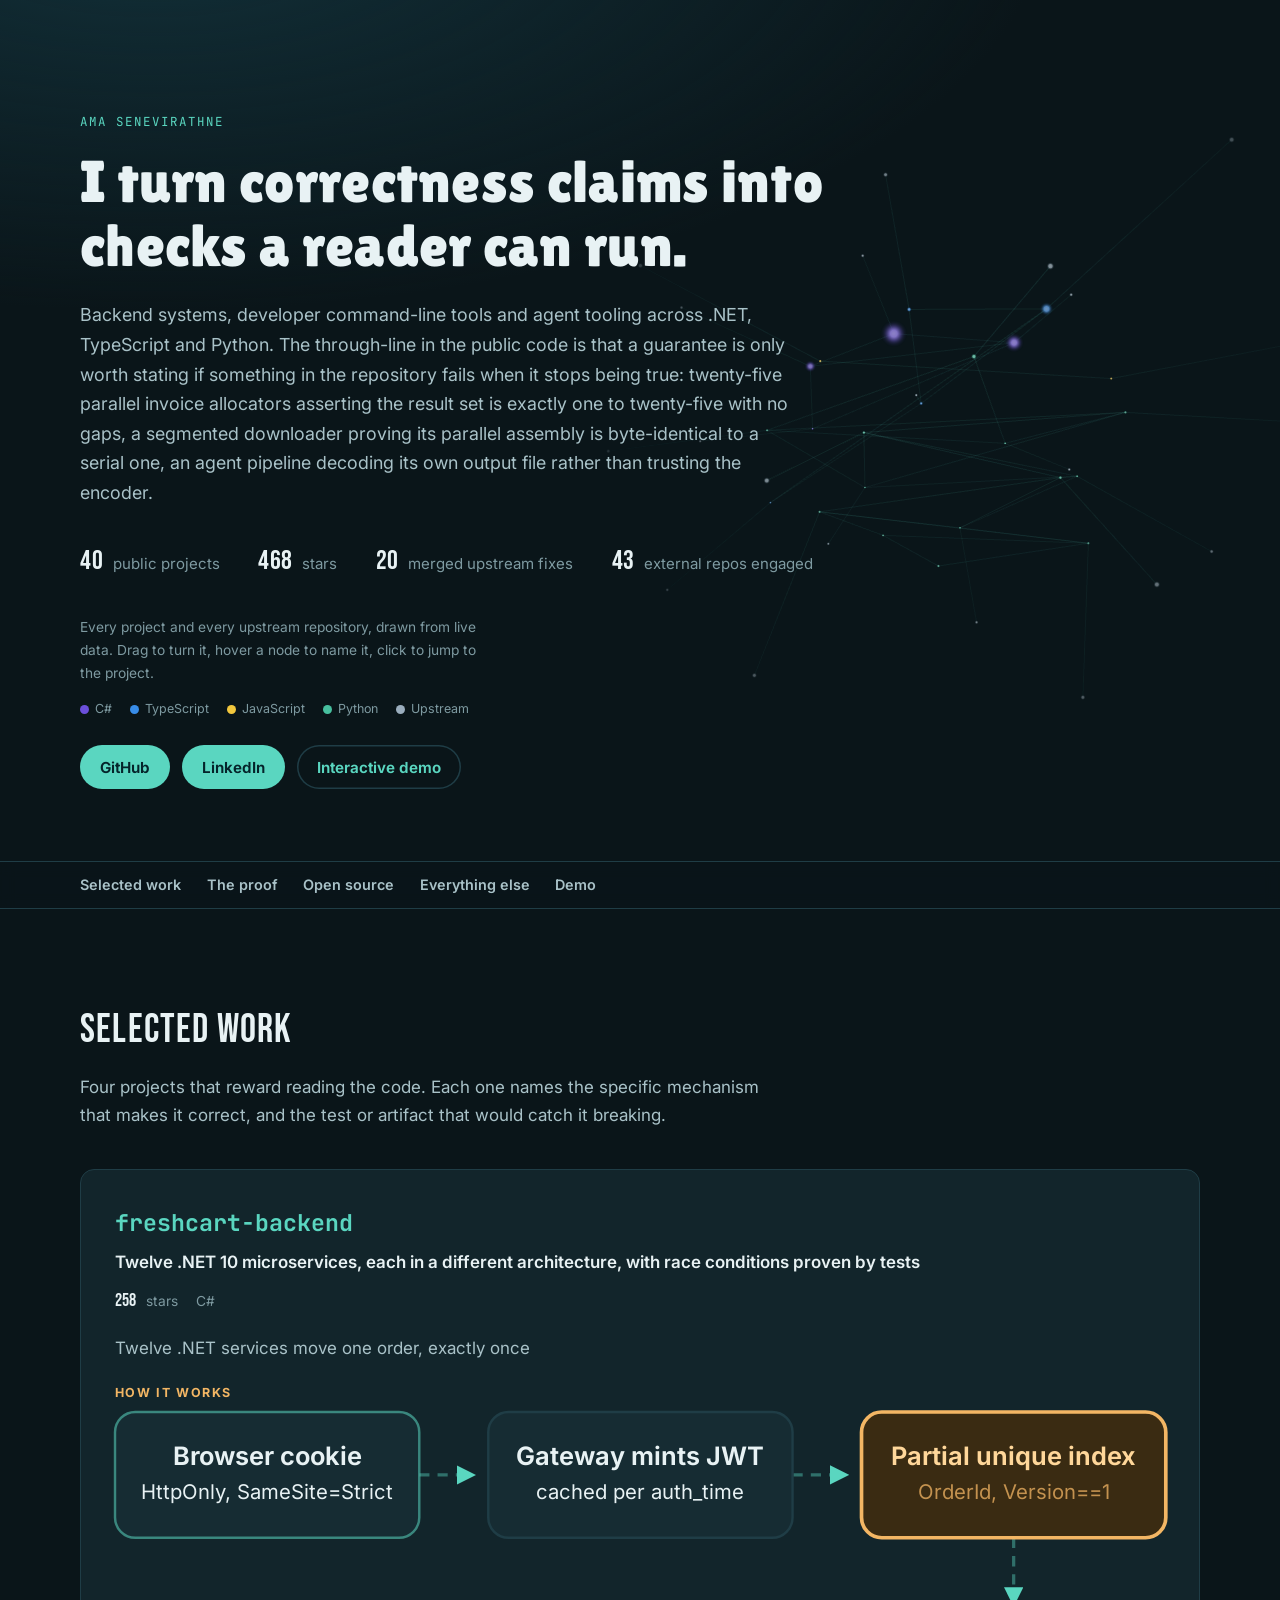
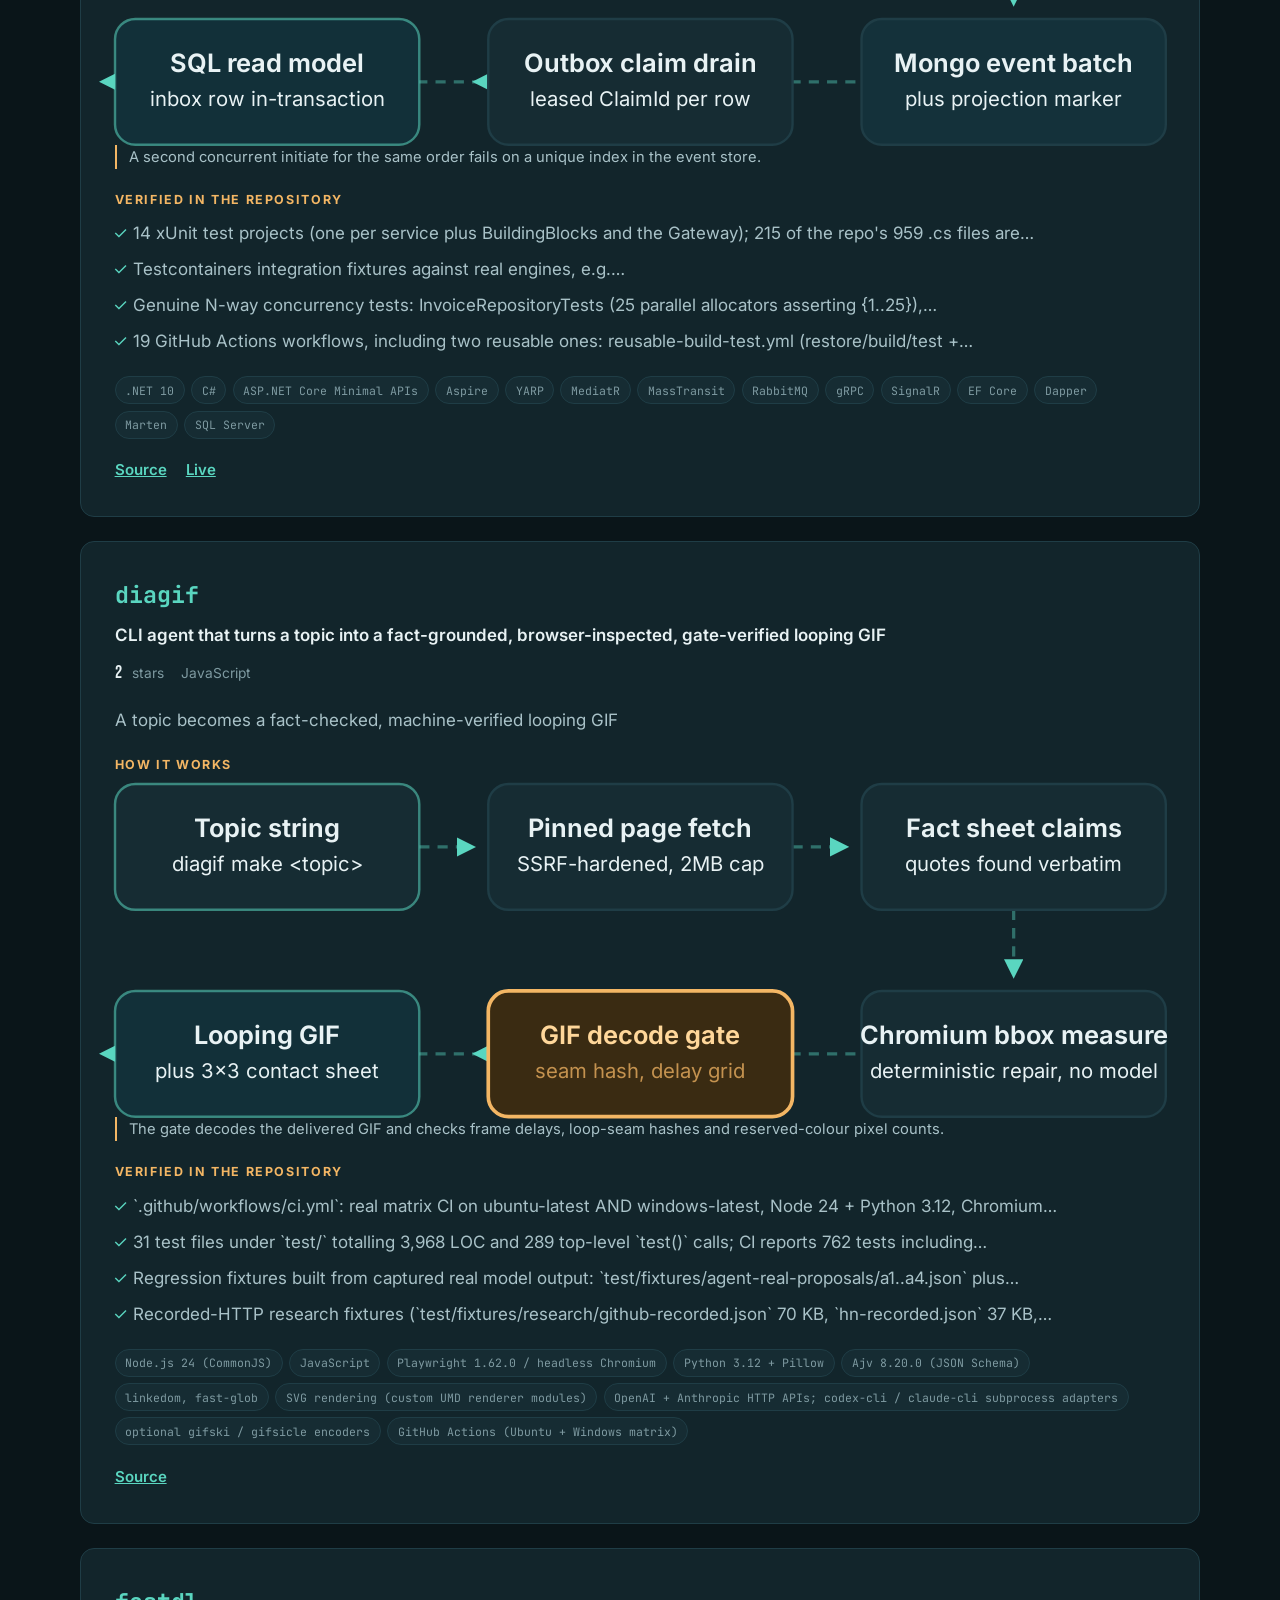
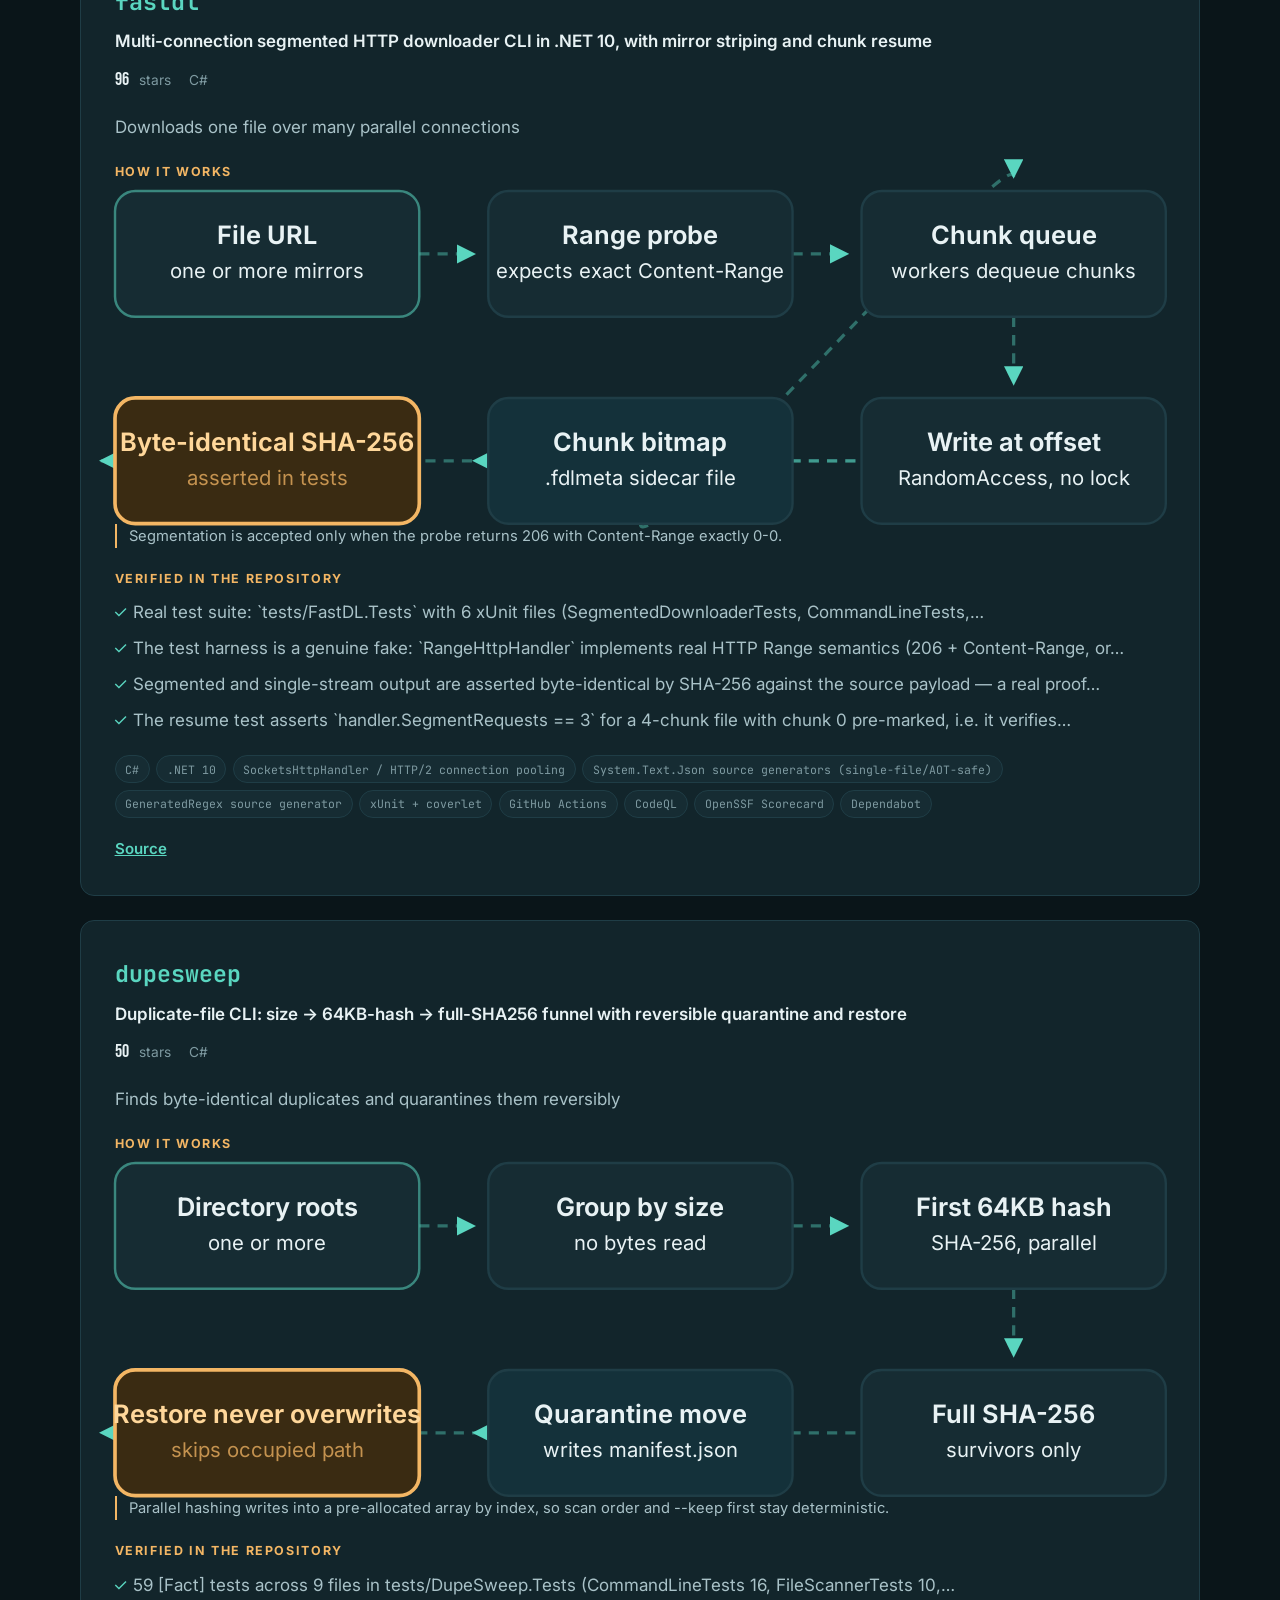
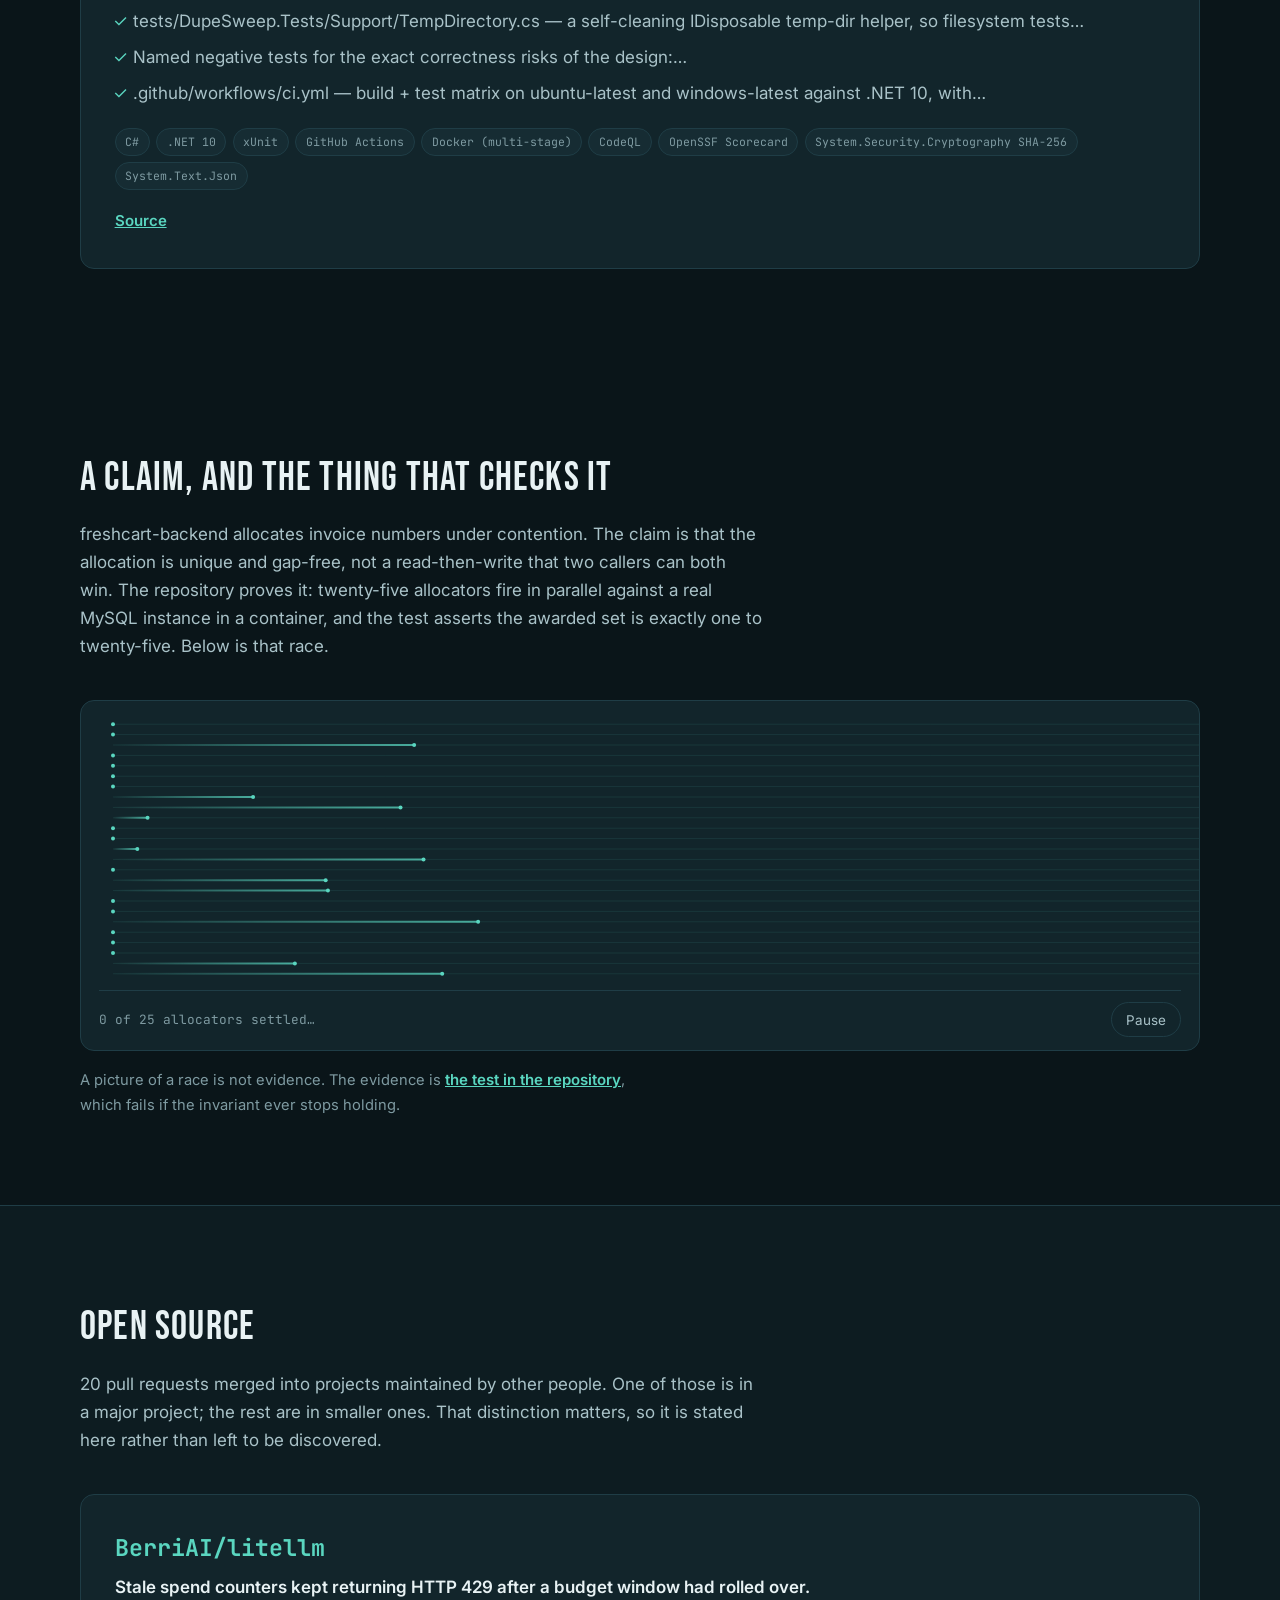
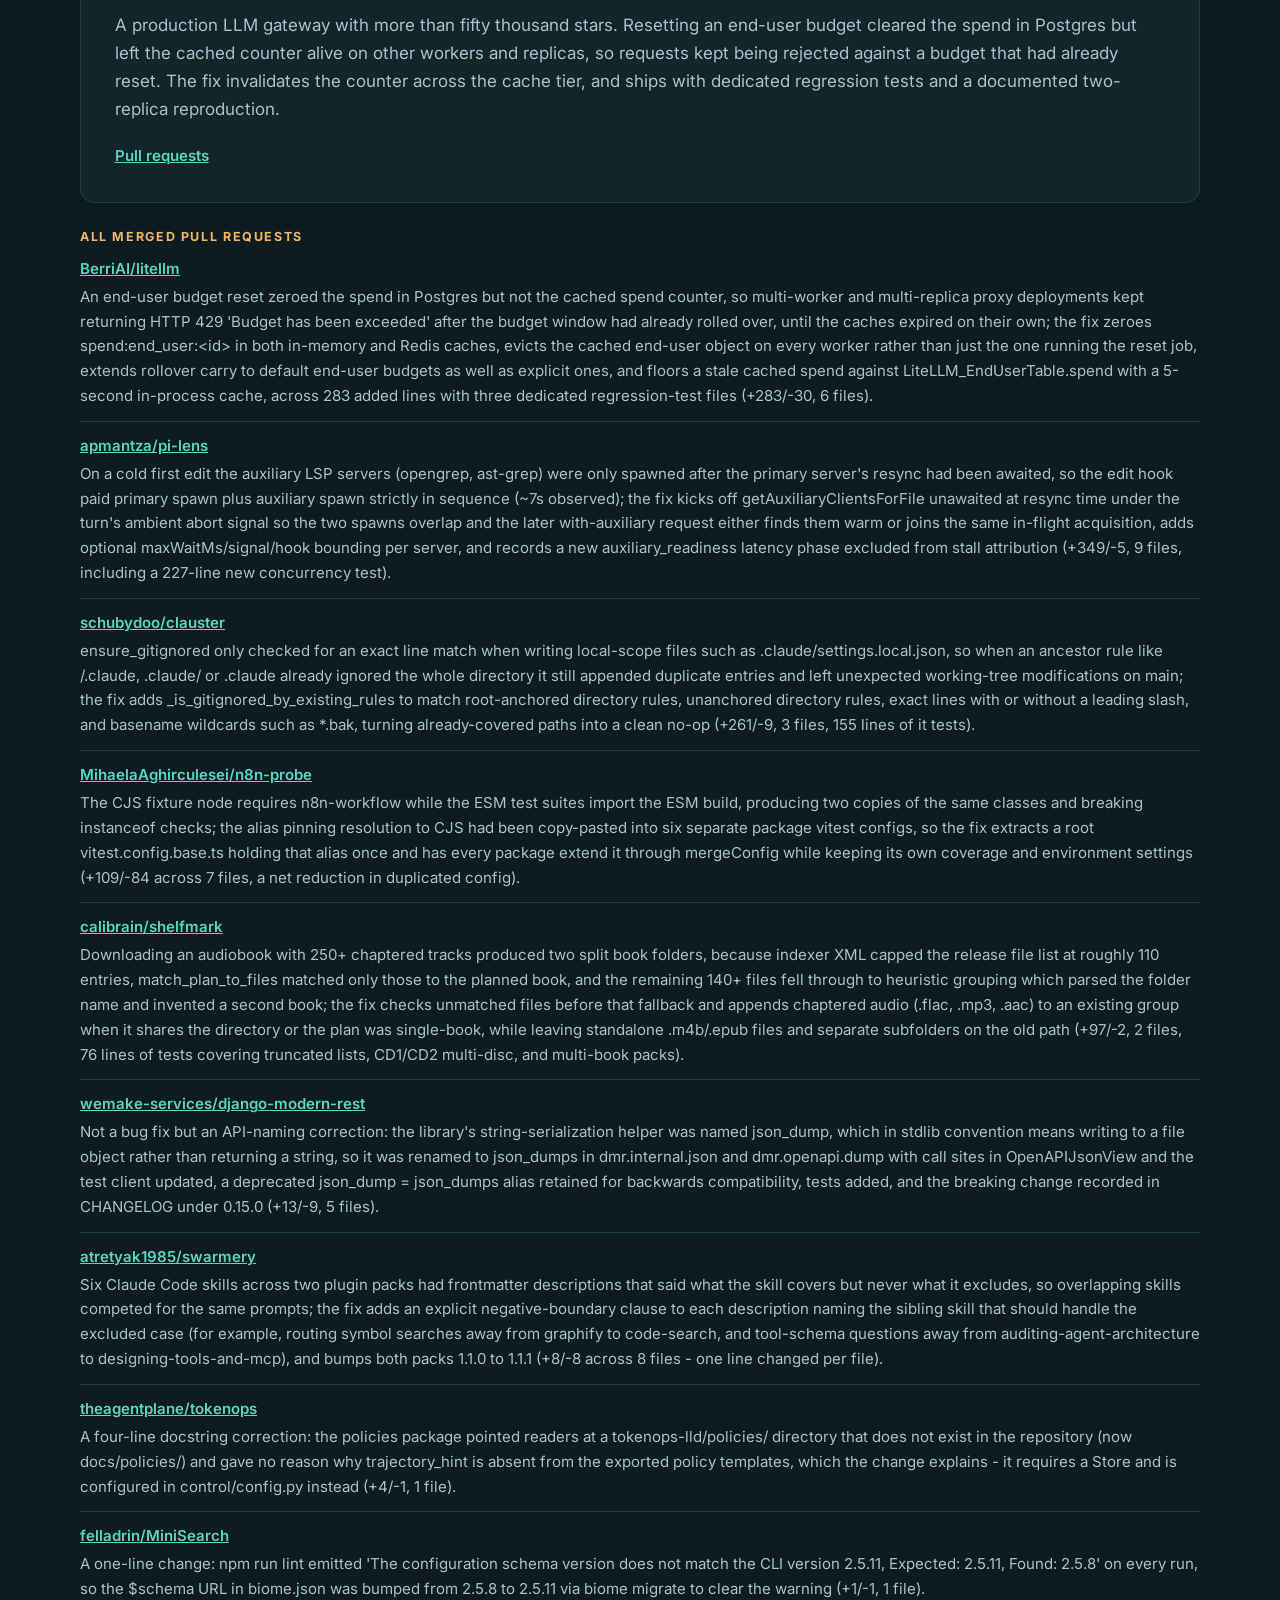
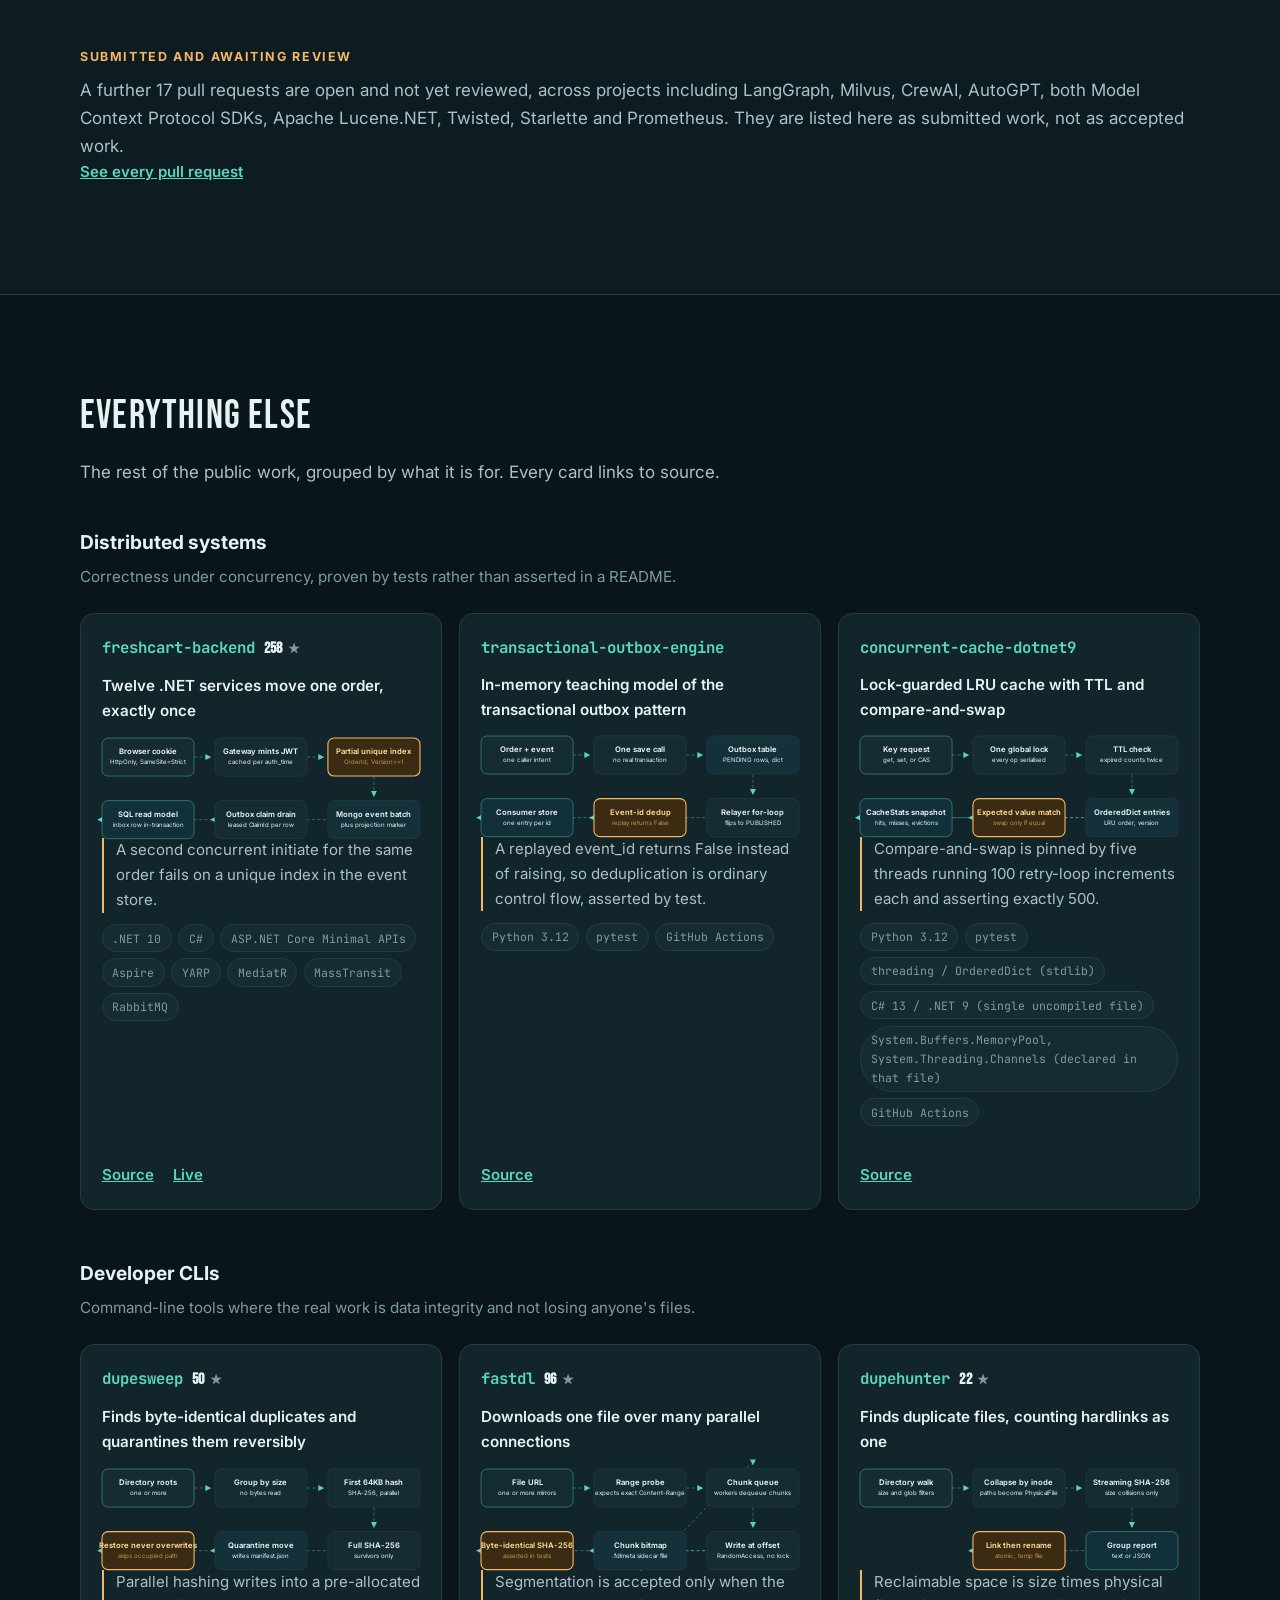
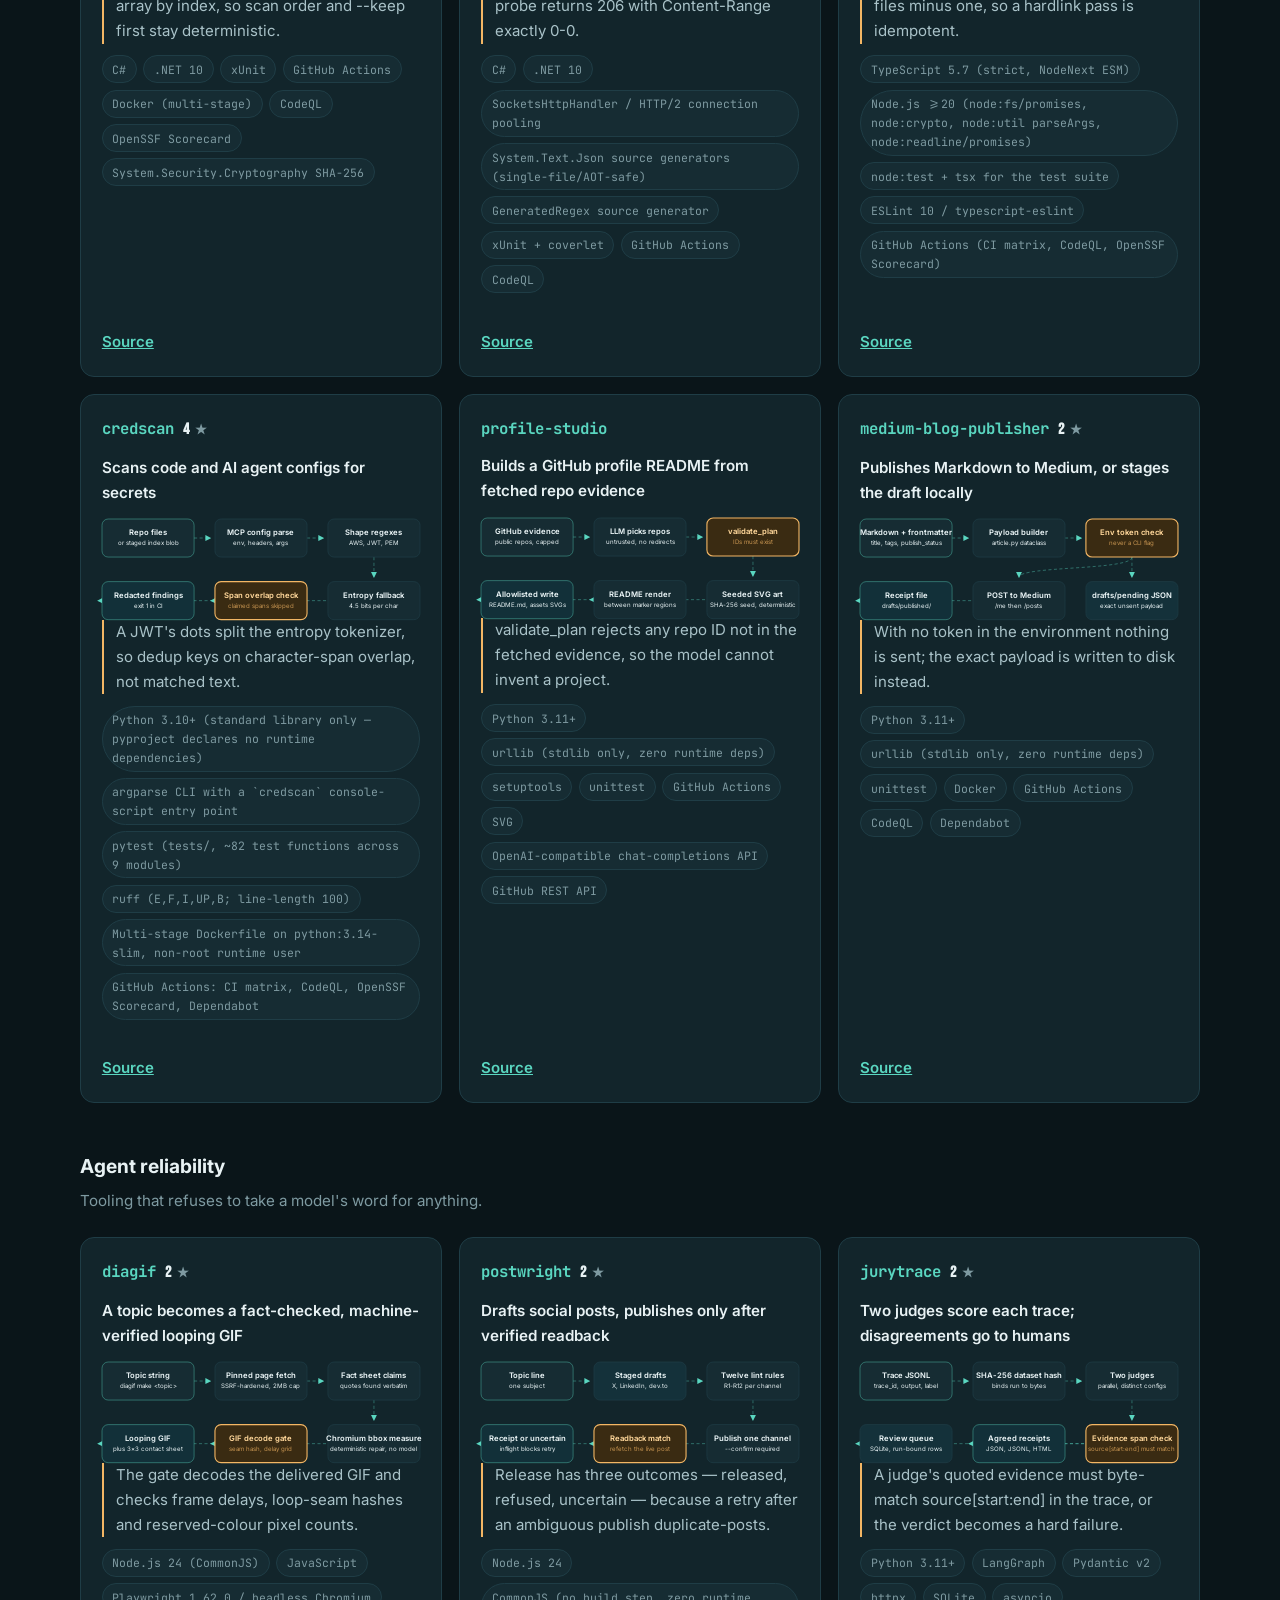
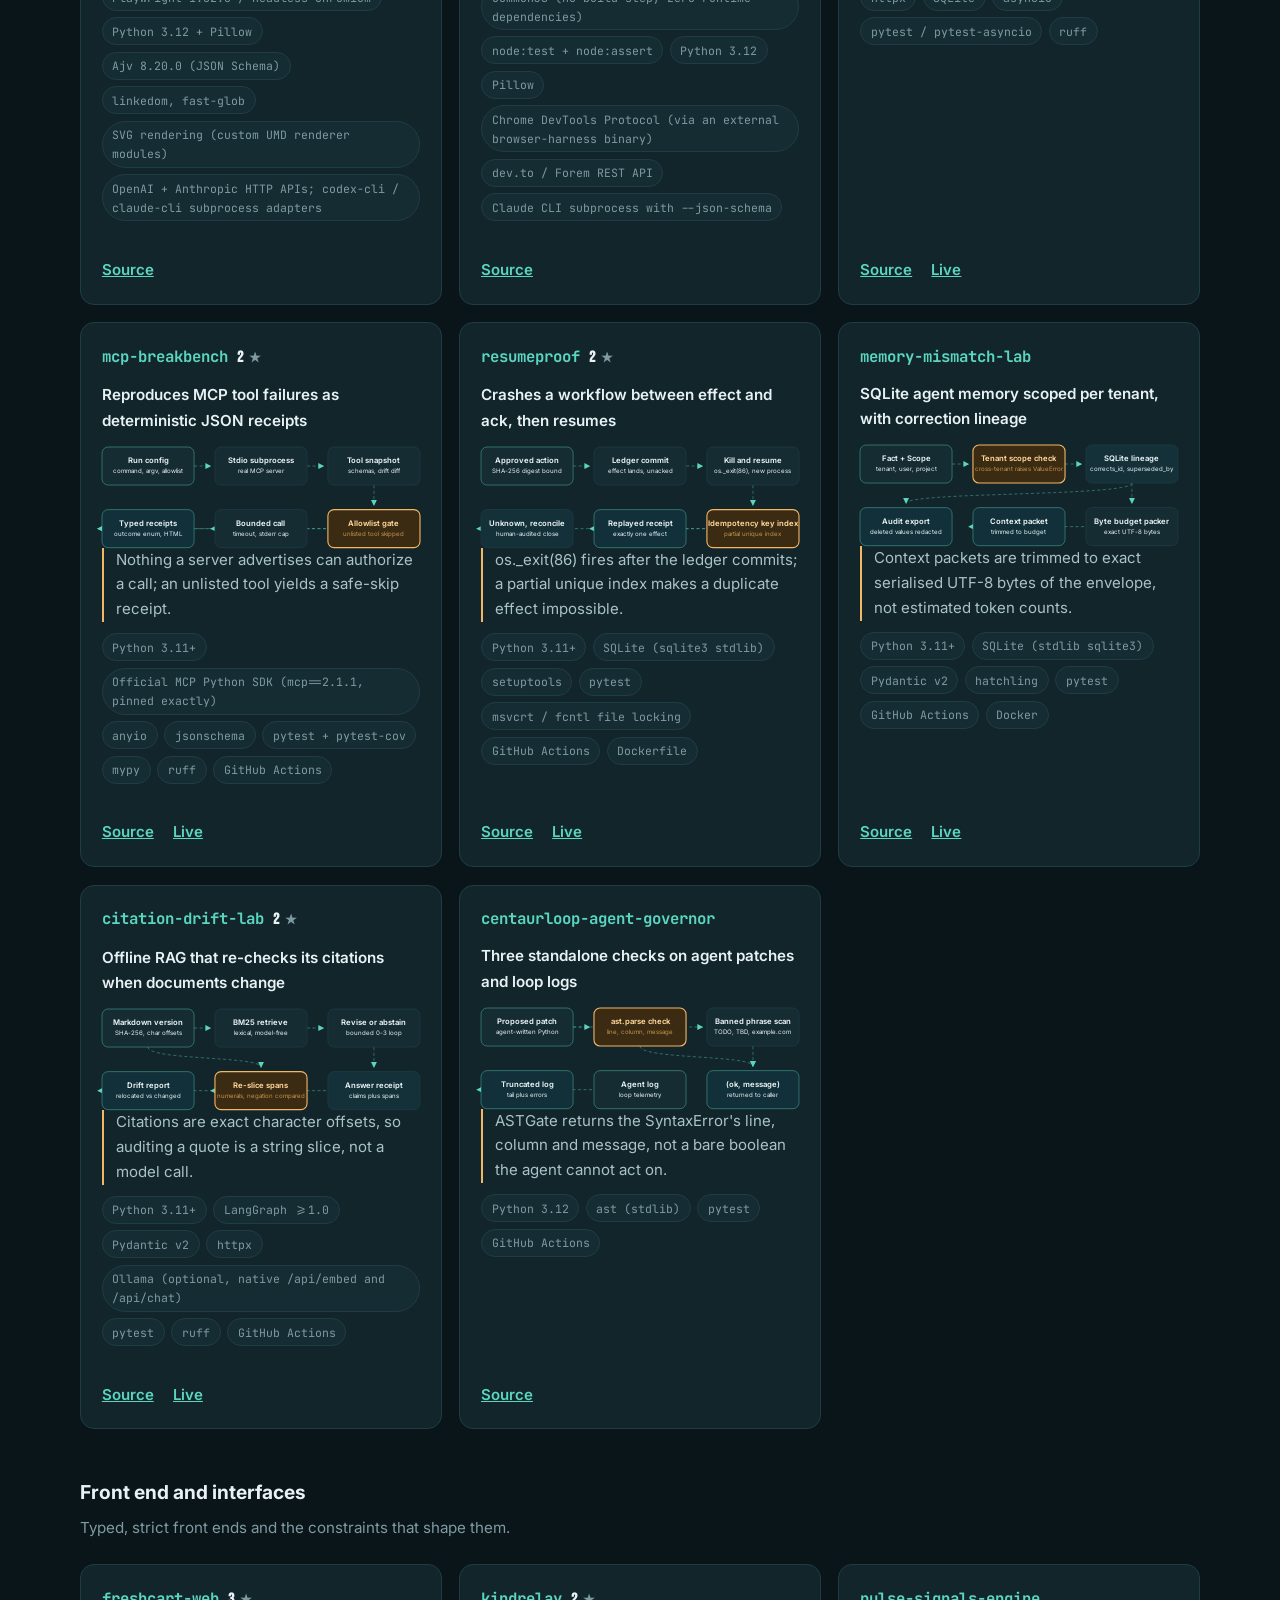
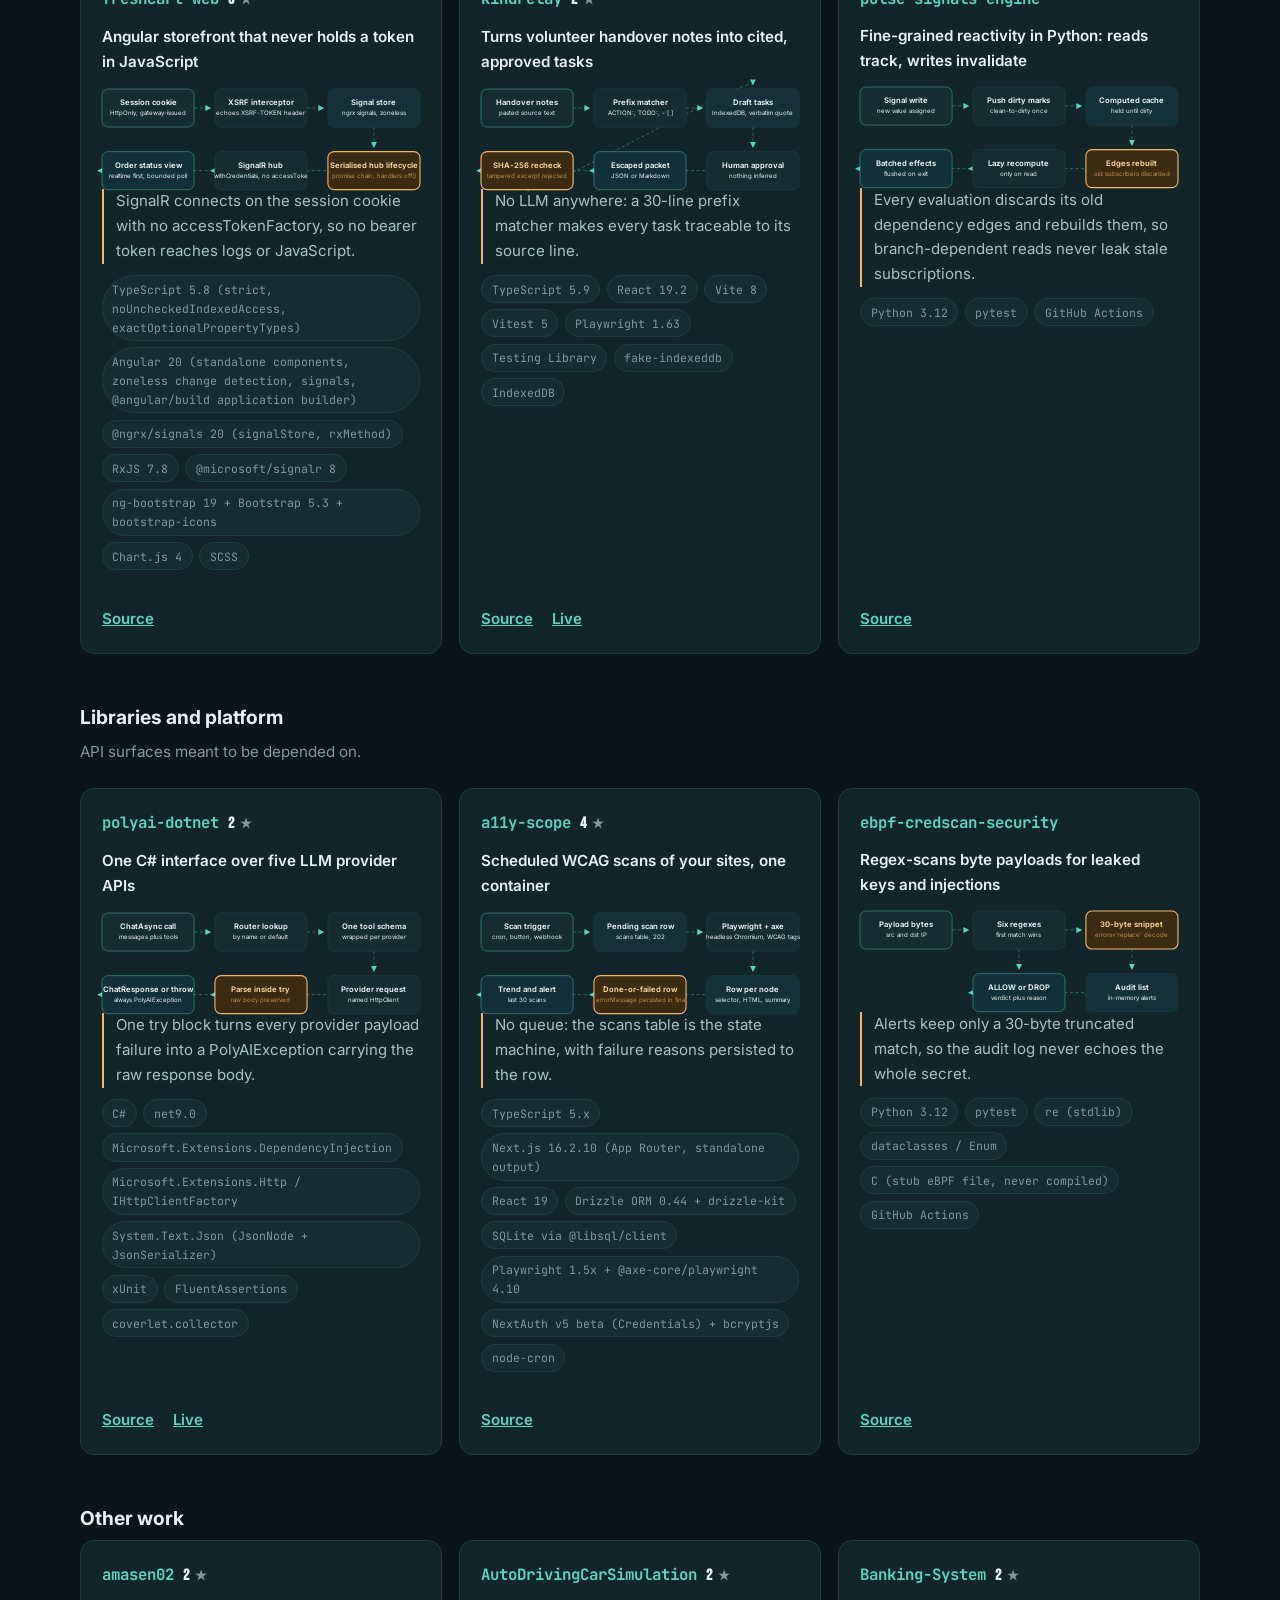
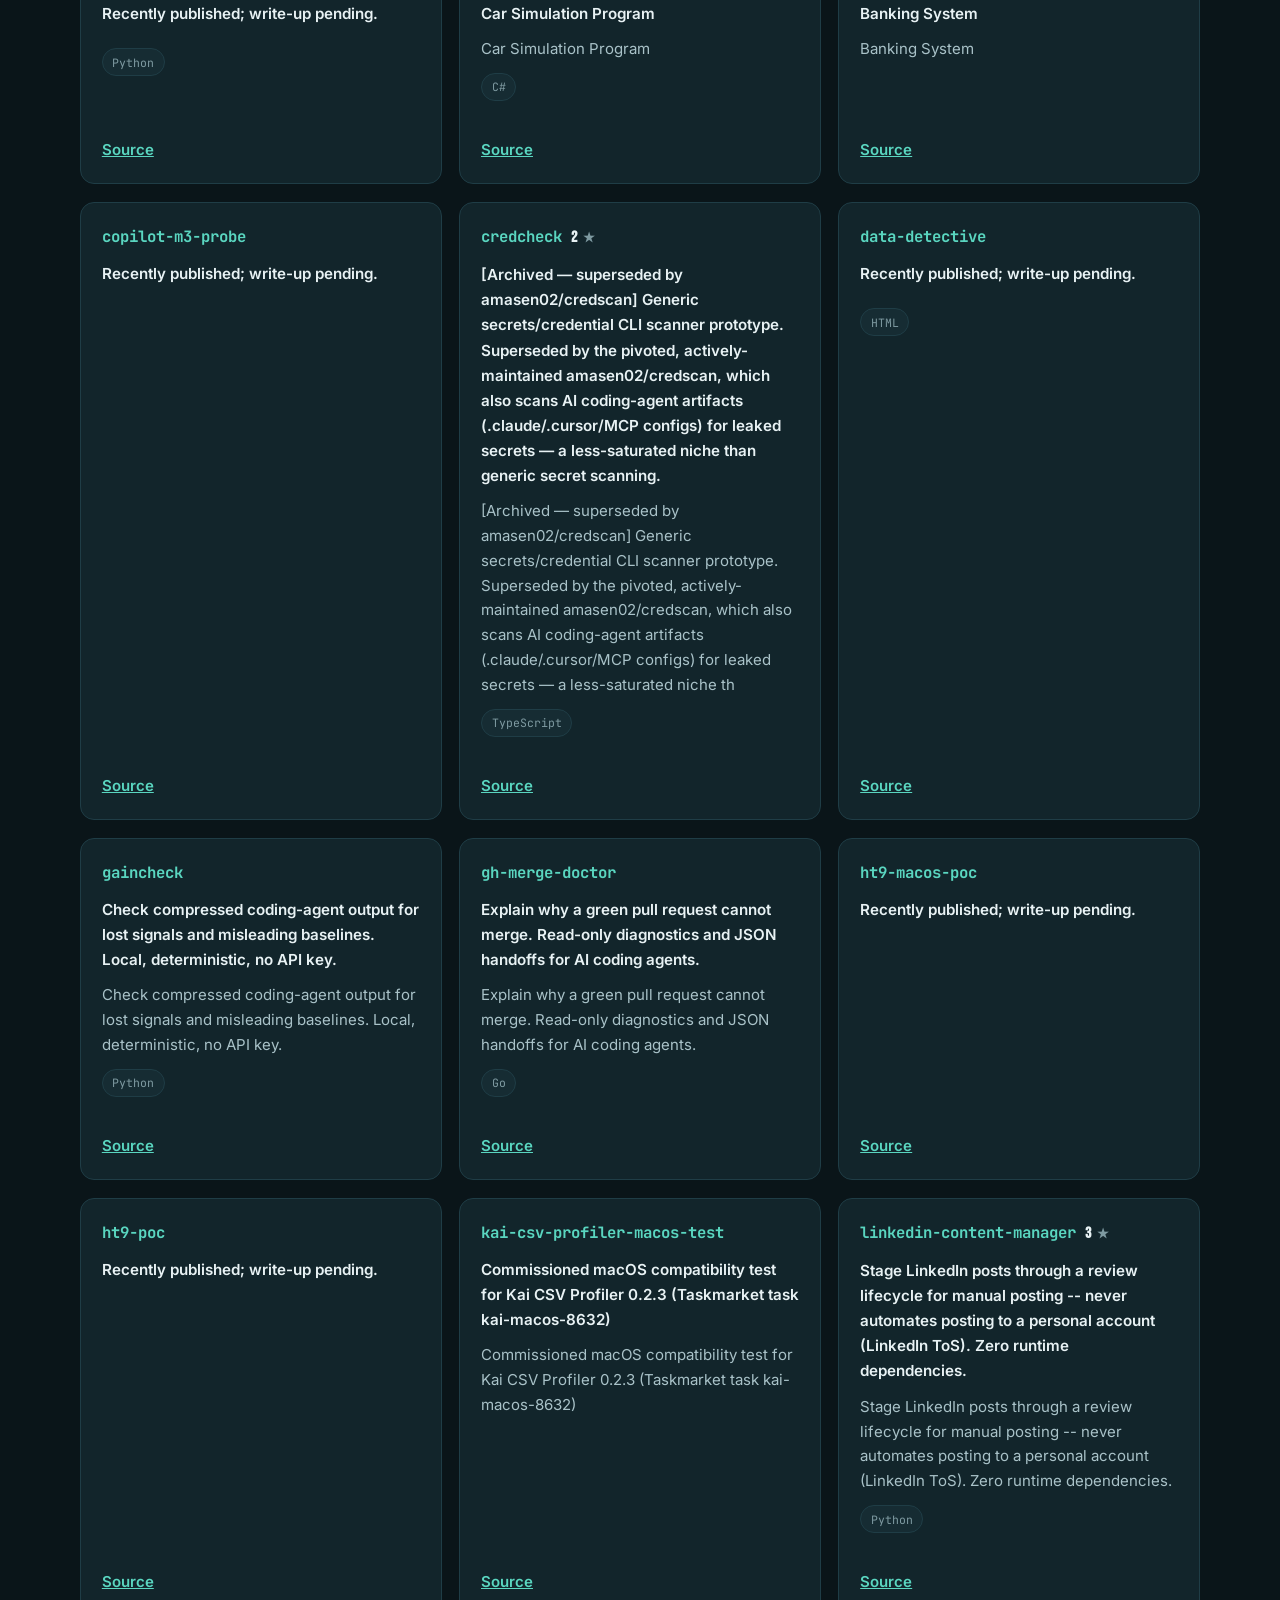
==== commit 7b17df87: "chore: refresh live figures from the GitHub API" ====
--- a/index.html
+++ b/index.html
@@ -34,7 +34,7 @@
     </p>
     <ul class="stats" aria-label="Summary of public work">
       <li><span class="stat-n">40</span> public projects</li>
-      <li><span class="stat-n">467</span> stars</li>
+      <li><span class="stat-n">468</span> stars</li>
       <li><span class="stat-n">20</span> merged upstream fixes</li>
       <li><span class="stat-n">43</span> external repos engaged</li>
     </ul>
@@ -110,7 +110,7 @@
         <header class="lead-head">
           <h3>fastdl</h3>
           <p class="tagline">Multi-connection segmented HTTP downloader CLI in .NET 10, with mirror striping and chunk resume</p>
-          <p class="meta"><span class="stat"><span class="stat-n">95</span> stars</span><span class="lang">C#</span></p>
+          <p class="meta"><span class="stat"><span class="stat-n">96</span> stars</span><span class="lang">C#</span></p>
         </header>
         <p class="lede">Downloads one file over many parallel connections</p>
         <div class="block"><h4>How it works</h4><div class="flow-wrap"><svg class="flow" viewBox="0 0 518 164" role="img" aria-label="Downloads one file over many parallel connections" preserveAspectRatio="xMidYMid meet"><defs><marker id="fa" viewBox="0 0 10 10" refX="9" refY="5" markerWidth="6" markerHeight="6" orient="auto-start-reverse"><path d="M0,0 L10,5 L0,10 z" fill="currentColor"/></marker></defs><path class="flow-edge" d="M150,31.0 L177,31.0" marker-end="url(#fa)"/><path class="flow-edge" d="M334,31.0 L361,31.0" marker-end="url(#fa)"/><path class="flow-edge" d="M443.0,62 C443.0,84 443.0,76 443.0,95" marker-end="url(#fa)"/><path class="flow-edge" d="M518,133.0 L177,133.0" marker-end="url(#fa)"/><path class="flow-edge" d="M259.0,164 C259.0,186 443.0,-26 443.0,-7" marker-end="url(#fa)"/><path class="flow-edge" d="M518,133.0 L-7,133.0" marker-end="url(#fa)"/><g class="flow-node n-in" transform="translate(0,0)"><rect width="150" height="62" rx="10"/><text class="fn-label" x="75.0" y="26">File URL</text><text class="fn-sub" x="75.0" y="43">one or more mirrors</text></g><g class="flow-node n-proc" transform="translate(184,0)"><rect width="150" height="62" rx="10"/><text class="fn-label" x="75.0" y="26">Range probe</text><text class="fn-sub" x="75.0" y="43">expects exact Content-Range</text></g><g class="flow-node n-proc" transform="translate(368,0)"><rect width="150" height="62" rx="10"/><text class="fn-label" x="75.0" y="26">Chunk queue</text><text class="fn-sub" x="75.0" y="43">workers dequeue chunks</text></g><g class="flow-node n-proc" transform="translate(368,102)"><rect width="150" height="62" rx="10"/><text class="fn-label" x="75.0" y="26">Write at offset</text><text class="fn-sub" x="75.0" y="43">RandomAccess, no lock</text></g><g class="flow-node n-store" transform="translate(184,102)"><rect width="150" height="62" rx="10"/><text class="fn-label" x="75.0" y="26">Chunk bitmap</text><text class="fn-sub" x="75.0" y="43">.fdlmeta sidecar file</text></g><g class="flow-node n-guard" transform="translate(0,102)"><rect width="150" height="62" rx="10"/><text class="fn-label" x="75.0" y="26">Byte-identical SHA-256</text><text class="fn-sub" x="75.0" y="43">asserted in tests</text></g></svg><p class="flow-punch">Segmentation is accepted only when the probe returns 206 with Content-Range exactly 0-0.</p></div></div>
@@ -255,7 +255,7 @@
           <p class="actions"><a class="link" href="https://github.com/amasen02/dupesweep">Source</a></p>
         </article>
         <article class="card" data-theme-card>
-          <h4>fastdl <span class="stat"><span class="stat-n">95</span>&#9733;</span></h4>
+          <h4>fastdl <span class="stat"><span class="stat-n">96</span>&#9733;</span></h4>
           <p class="tagline">Downloads one file over many parallel connections</p>
           <div class="flow-wrap"><svg class="flow" viewBox="0 0 518 164" role="img" aria-label="Downloads one file over many parallel connections" preserveAspectRatio="xMidYMid meet"><defs><marker id="fa" viewBox="0 0 10 10" refX="9" refY="5" markerWidth="6" markerHeight="6" orient="auto-start-reverse"><path d="M0,0 L10,5 L0,10 z" fill="currentColor"/></marker></defs><path class="flow-edge" d="M150,31.0 L177,31.0" marker-end="url(#fa)"/><path class="flow-edge" d="M334,31.0 L361,31.0" marker-end="url(#fa)"/><path class="flow-edge" d="M443.0,62 C443.0,84 443.0,76 443.0,95" marker-end="url(#fa)"/><path class="flow-edge" d="M518,133.0 L177,133.0" marker-end="url(#fa)"/><path class="flow-edge" d="M259.0,164 C259.0,186 443.0,-26 443.0,-7" marker-end="url(#fa)"/><path class="flow-edge" d="M518,133.0 L-7,133.0" marker-end="url(#fa)"/><g class="flow-node n-in" transform="translate(0,0)"><rect width="150" height="62" rx="10"/><text class="fn-label" x="75.0" y="26">File URL</text><text class="fn-sub" x="75.0" y="43">one or more mirrors</text></g><g class="flow-node n-proc" transform="translate(184,0)"><rect width="150" height="62" rx="10"/><text class="fn-label" x="75.0" y="26">Range probe</text><text class="fn-sub" x="75.0" y="43">expects exact Content-Range</text></g><g class="flow-node n-proc" transform="translate(368,0)"><rect width="150" height="62" rx="10"/><text class="fn-label" x="75.0" y="26">Chunk queue</text><text class="fn-sub" x="75.0" y="43">workers dequeue chunks</text></g><g class="flow-node n-proc" transform="translate(368,102)"><rect width="150" height="62" rx="10"/><text class="fn-label" x="75.0" y="26">Write at offset</text><text class="fn-sub" x="75.0" y="43">RandomAccess, no lock</text></g><g class="flow-node n-store" transform="translate(184,102)"><rect width="150" height="62" rx="10"/><text class="fn-label" x="75.0" y="26">Chunk bitmap</text><text class="fn-sub" x="75.0" y="43">.fdlmeta sidecar file</text></g><g class="flow-node n-guard" transform="translate(0,102)"><rect width="150" height="62" rx="10"/><text class="fn-label" x="75.0" y="26">Byte-identical SHA-256</text><text class="fn-sub" x="75.0" y="43">asserted in tests</text></g></svg><p class="flow-punch">Segmentation is accepted only when the probe returns 206 with Content-Range exactly 0-0.</p></div>
           
@@ -575,7 +575,7 @@
     </p>
     <p class="fine">
       Every figure on this page is read from the GitHub API and every project description from
-      the repository it describes. Figures last refreshed <time datetime="2026-11-21">2026-11-21</time>;
+      the repository it describes. Figures last refreshed <time datetime="2026-11-22">2026-11-22</time>;
       a scheduled job re-reads them daily, so the counts here track the accounts rather than a
       snapshot taken once.
     </p>
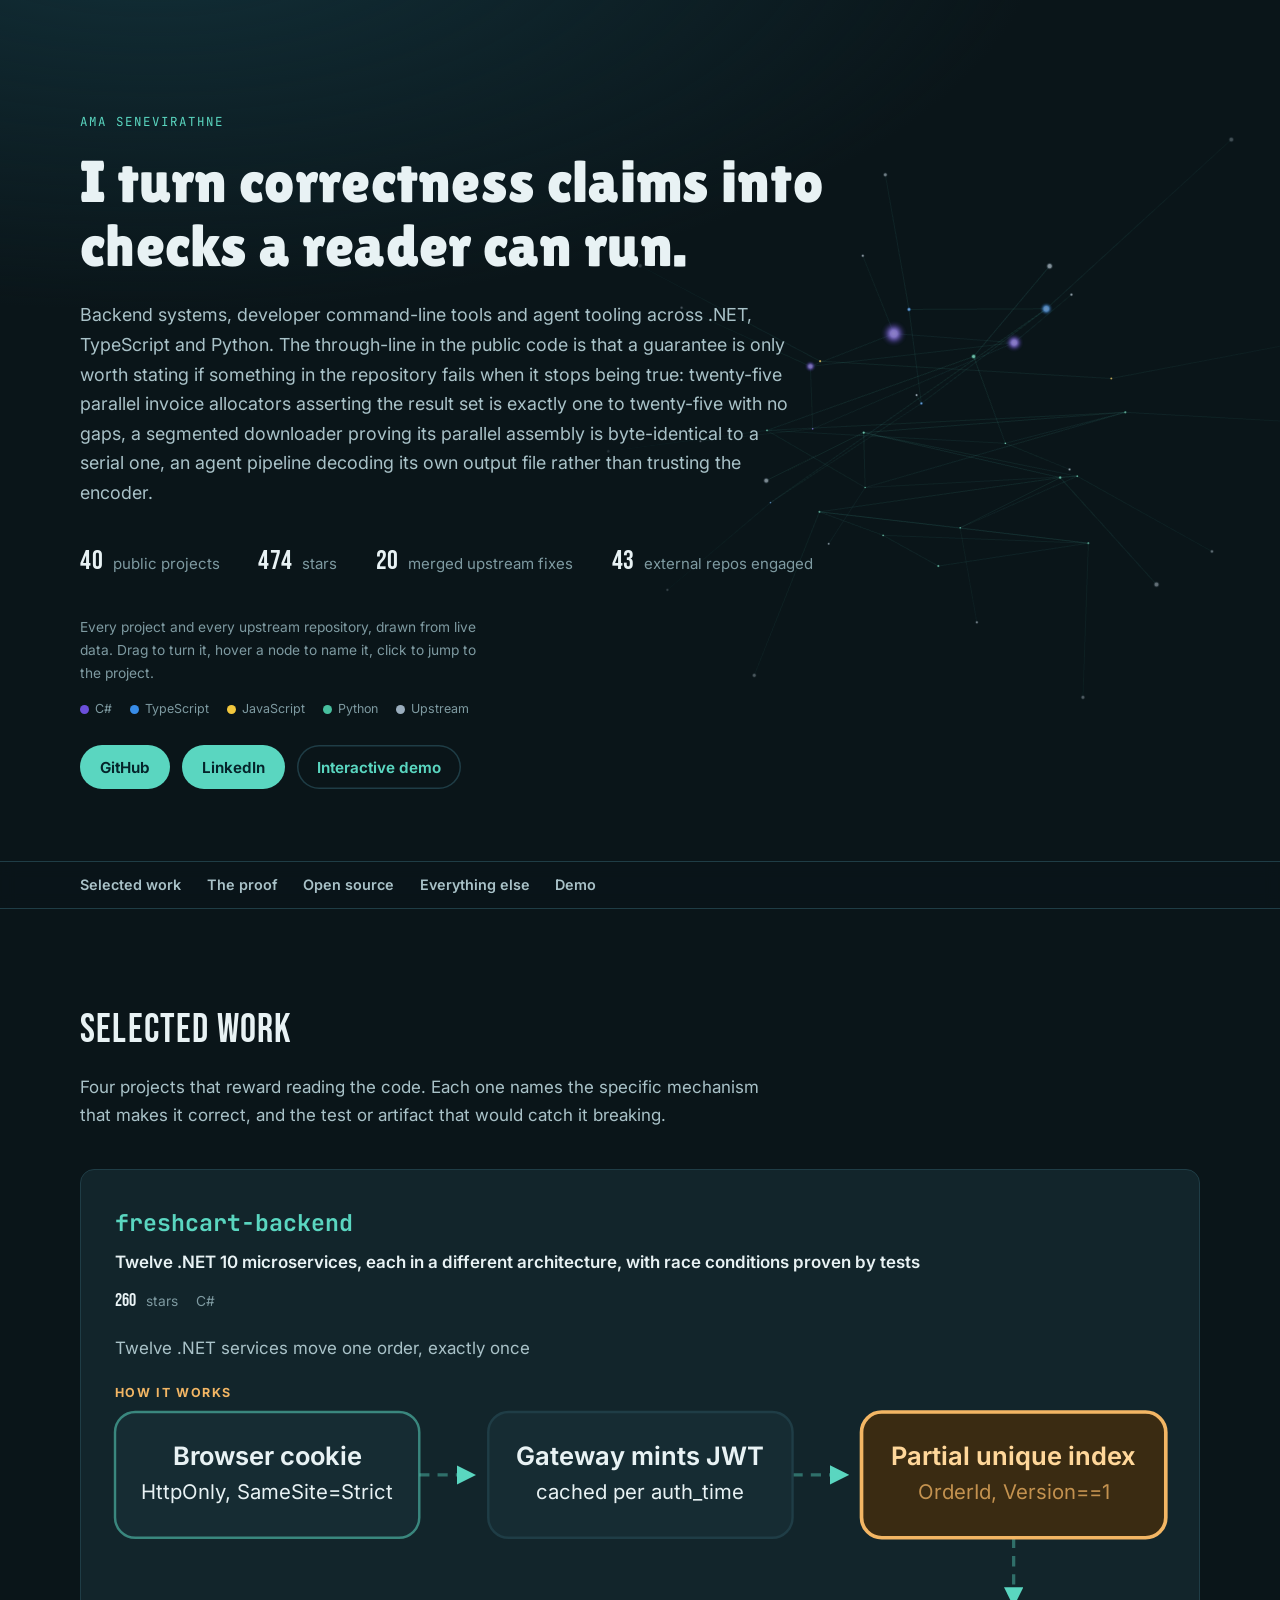
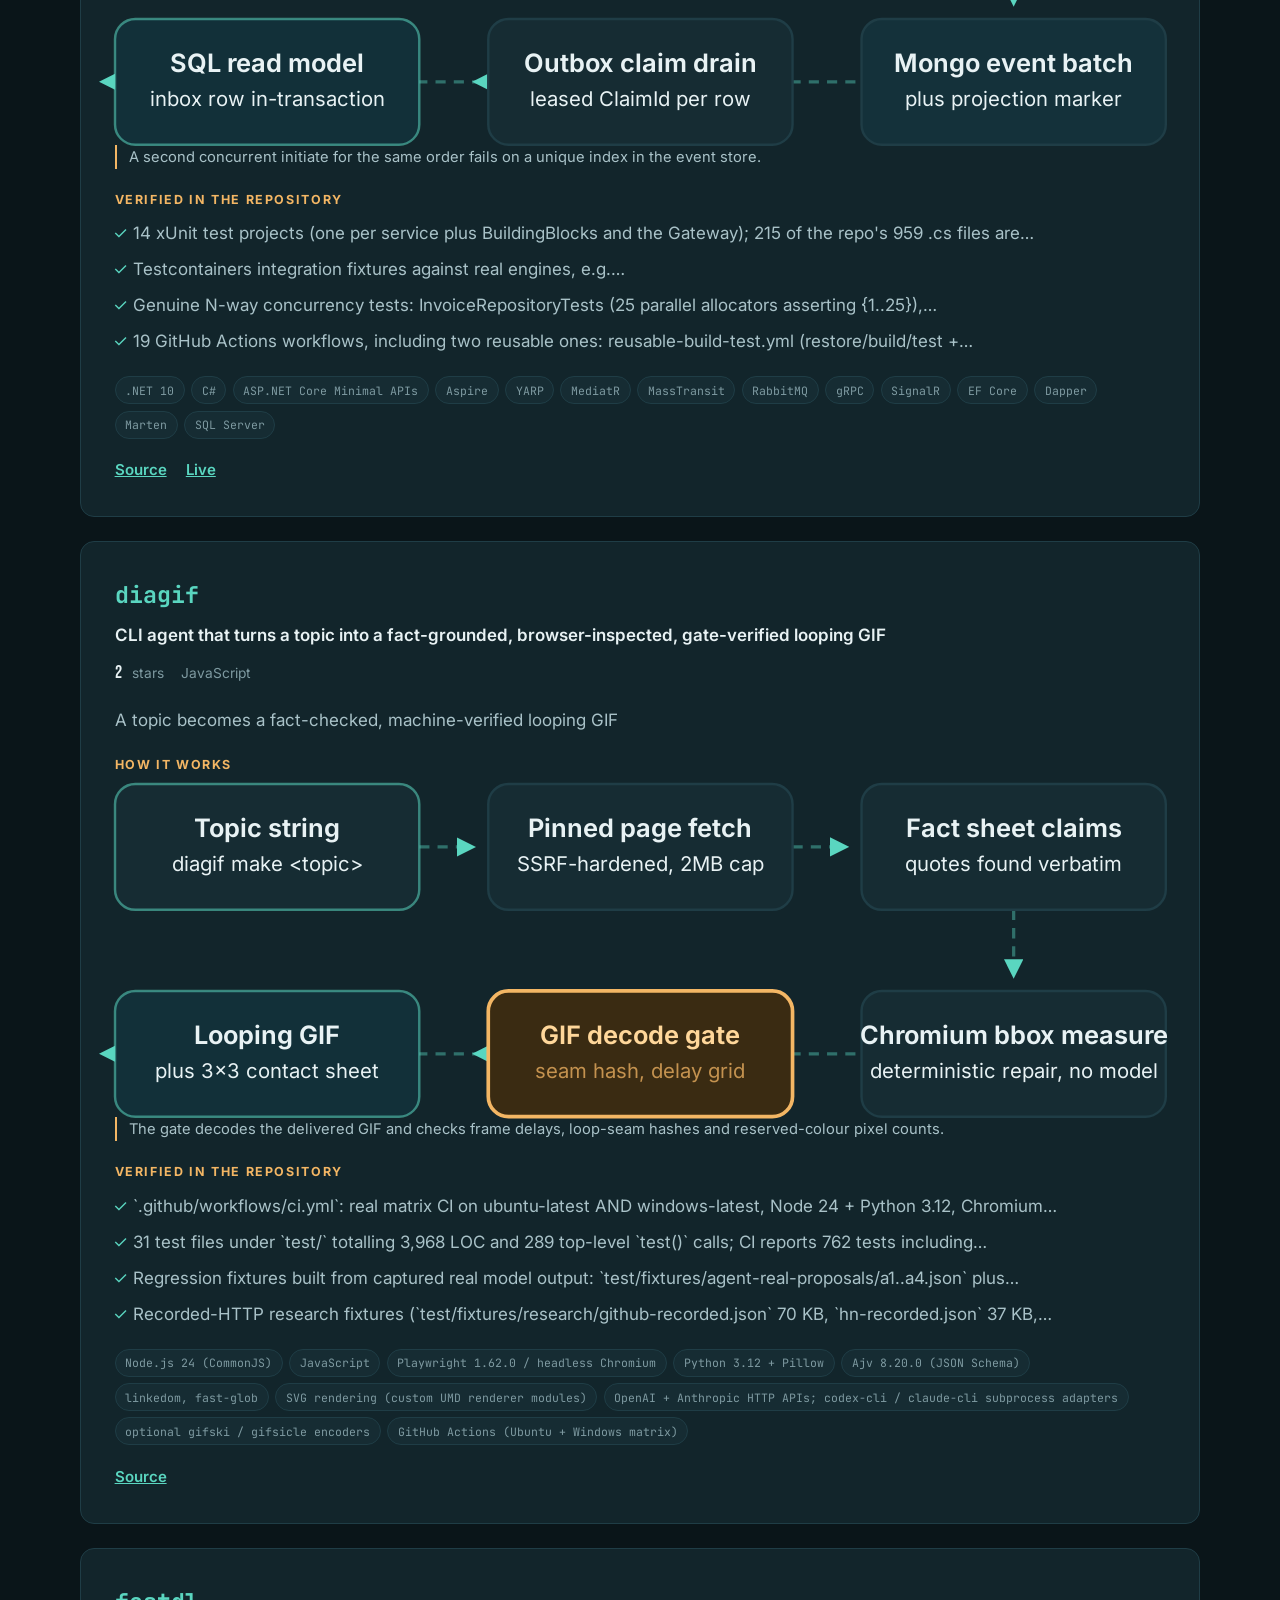
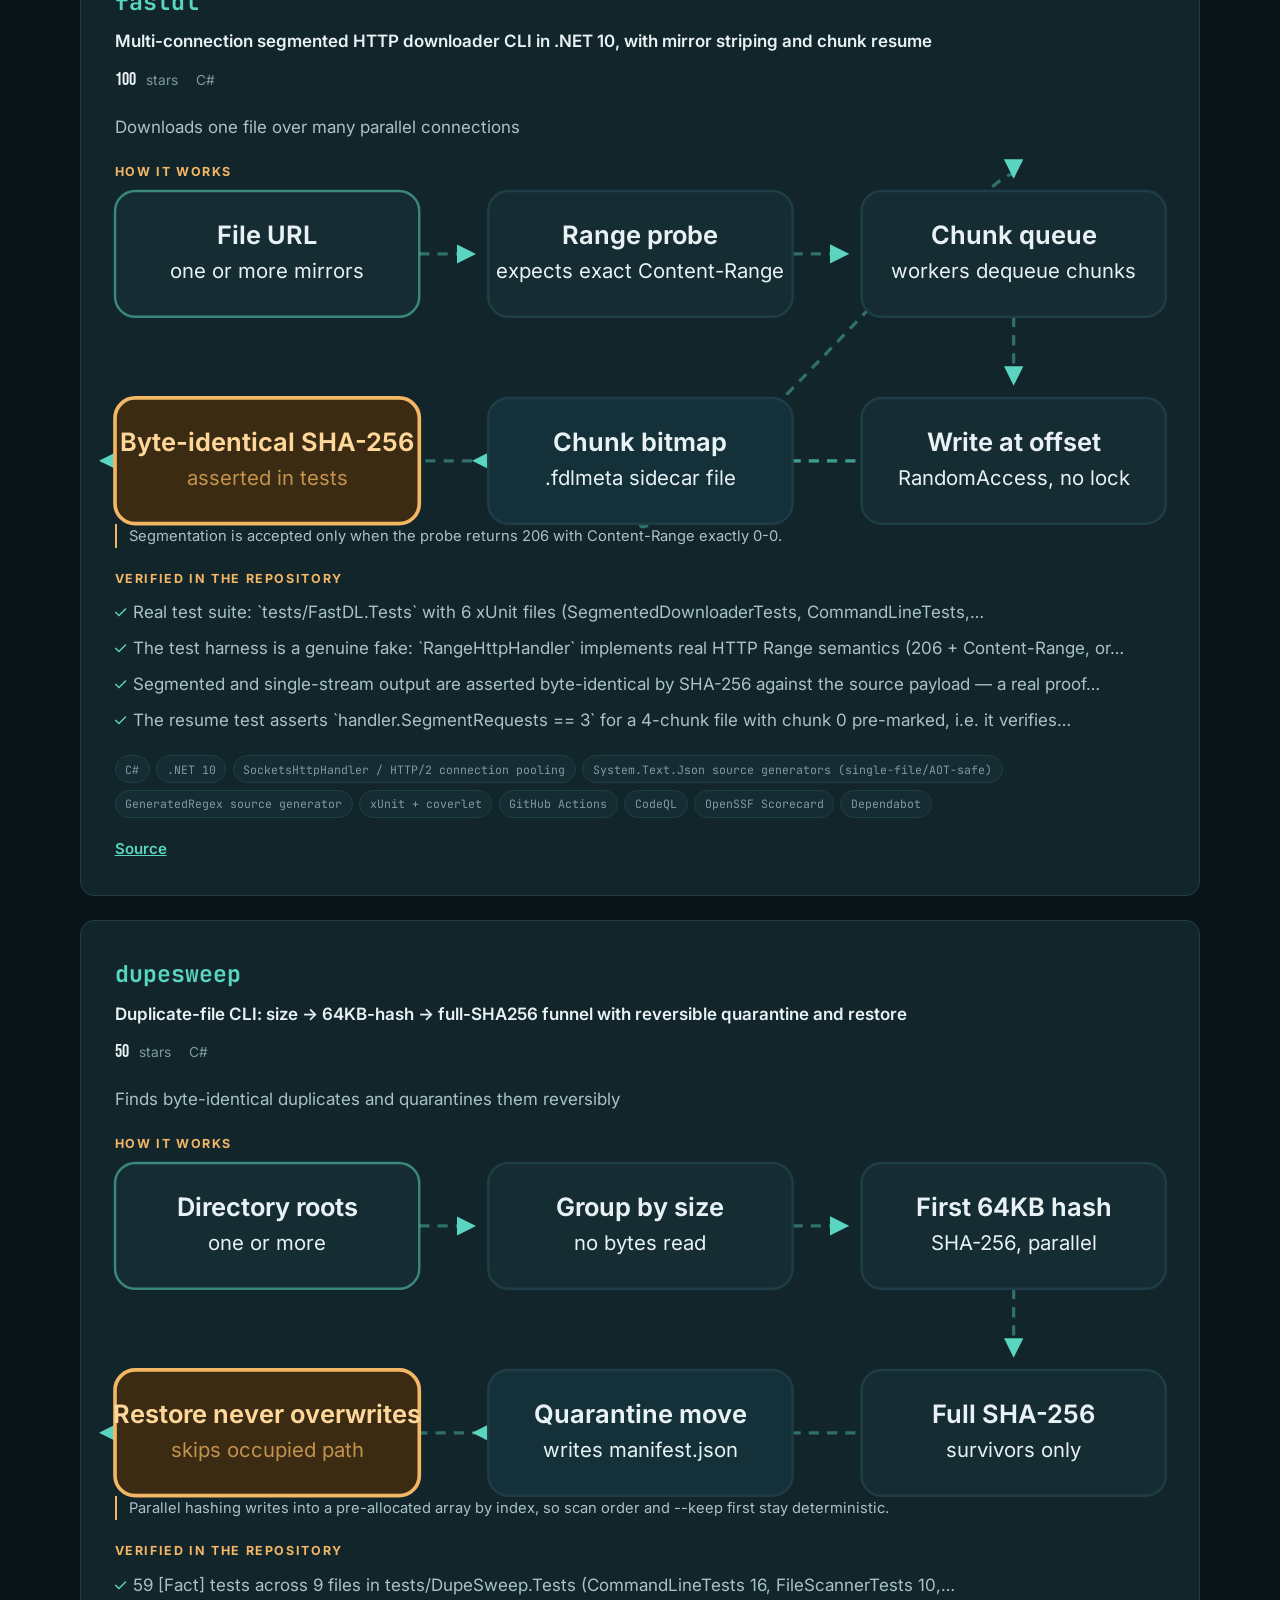
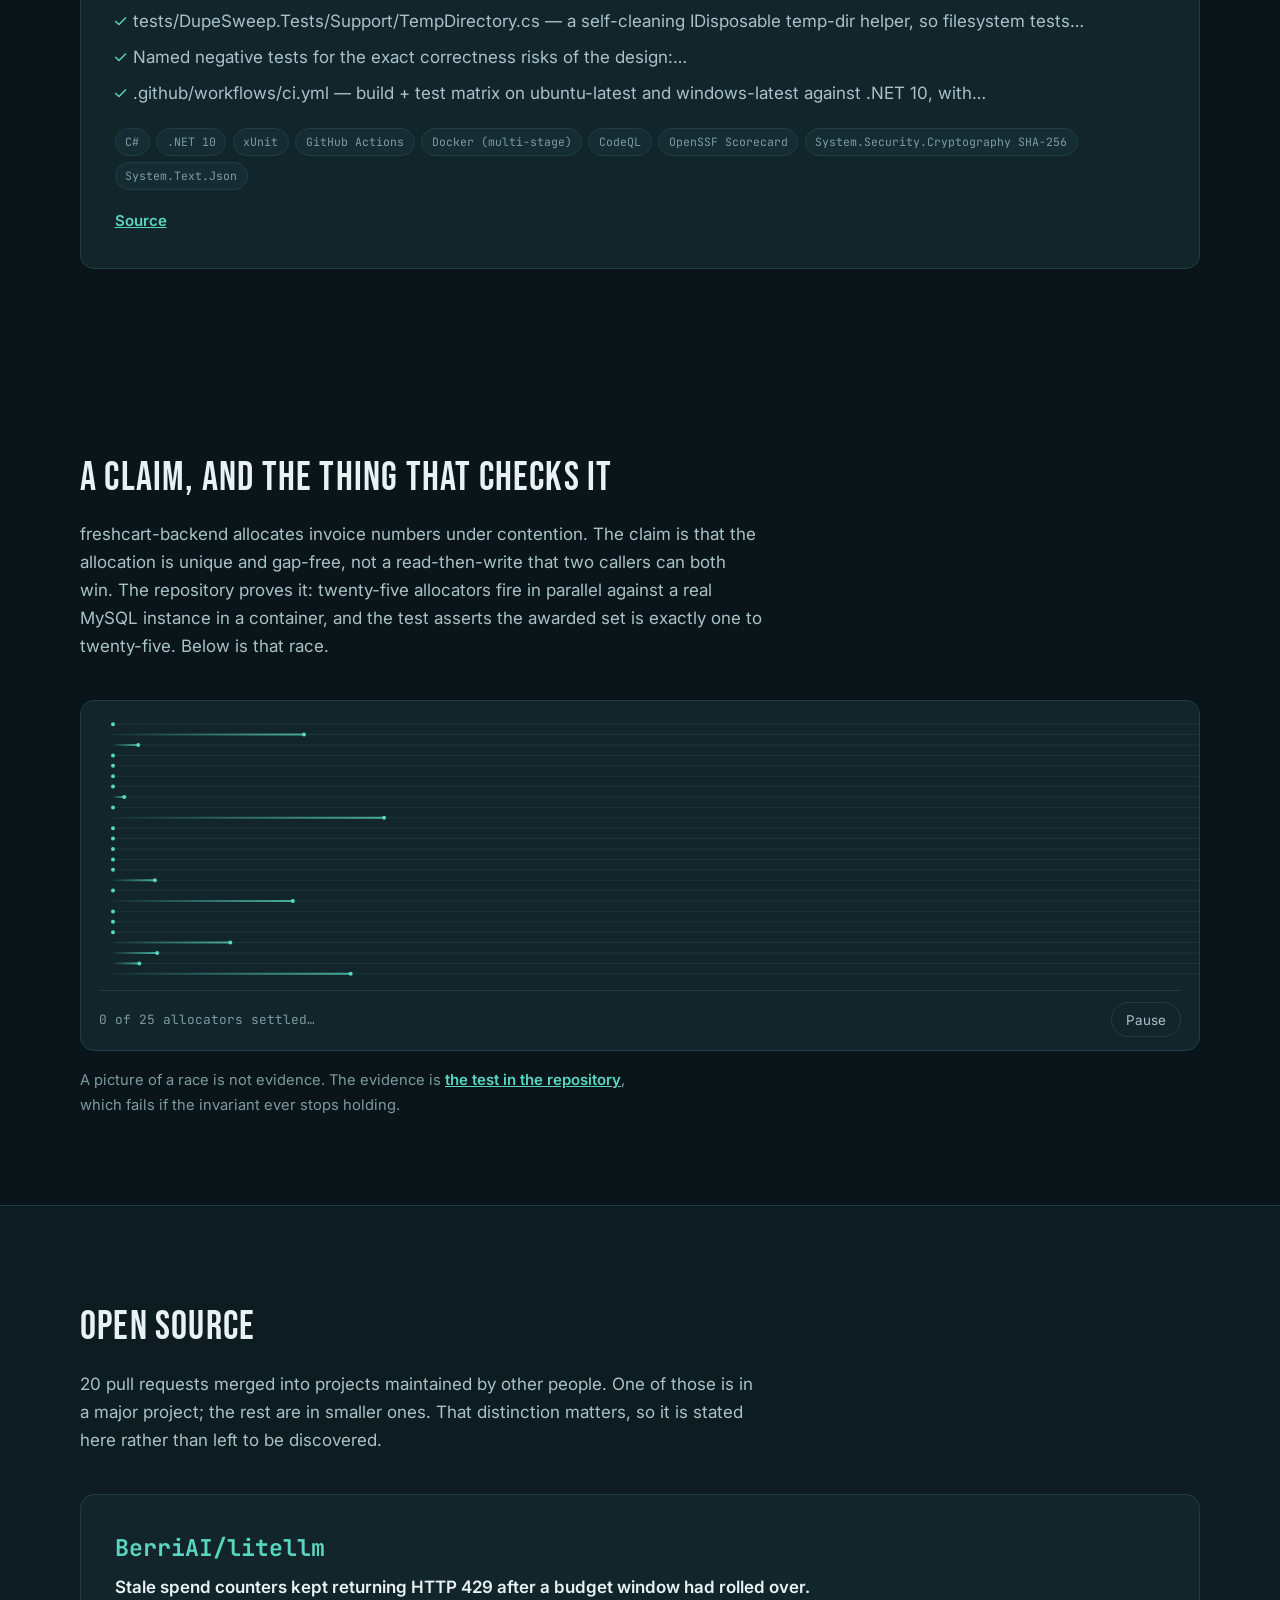
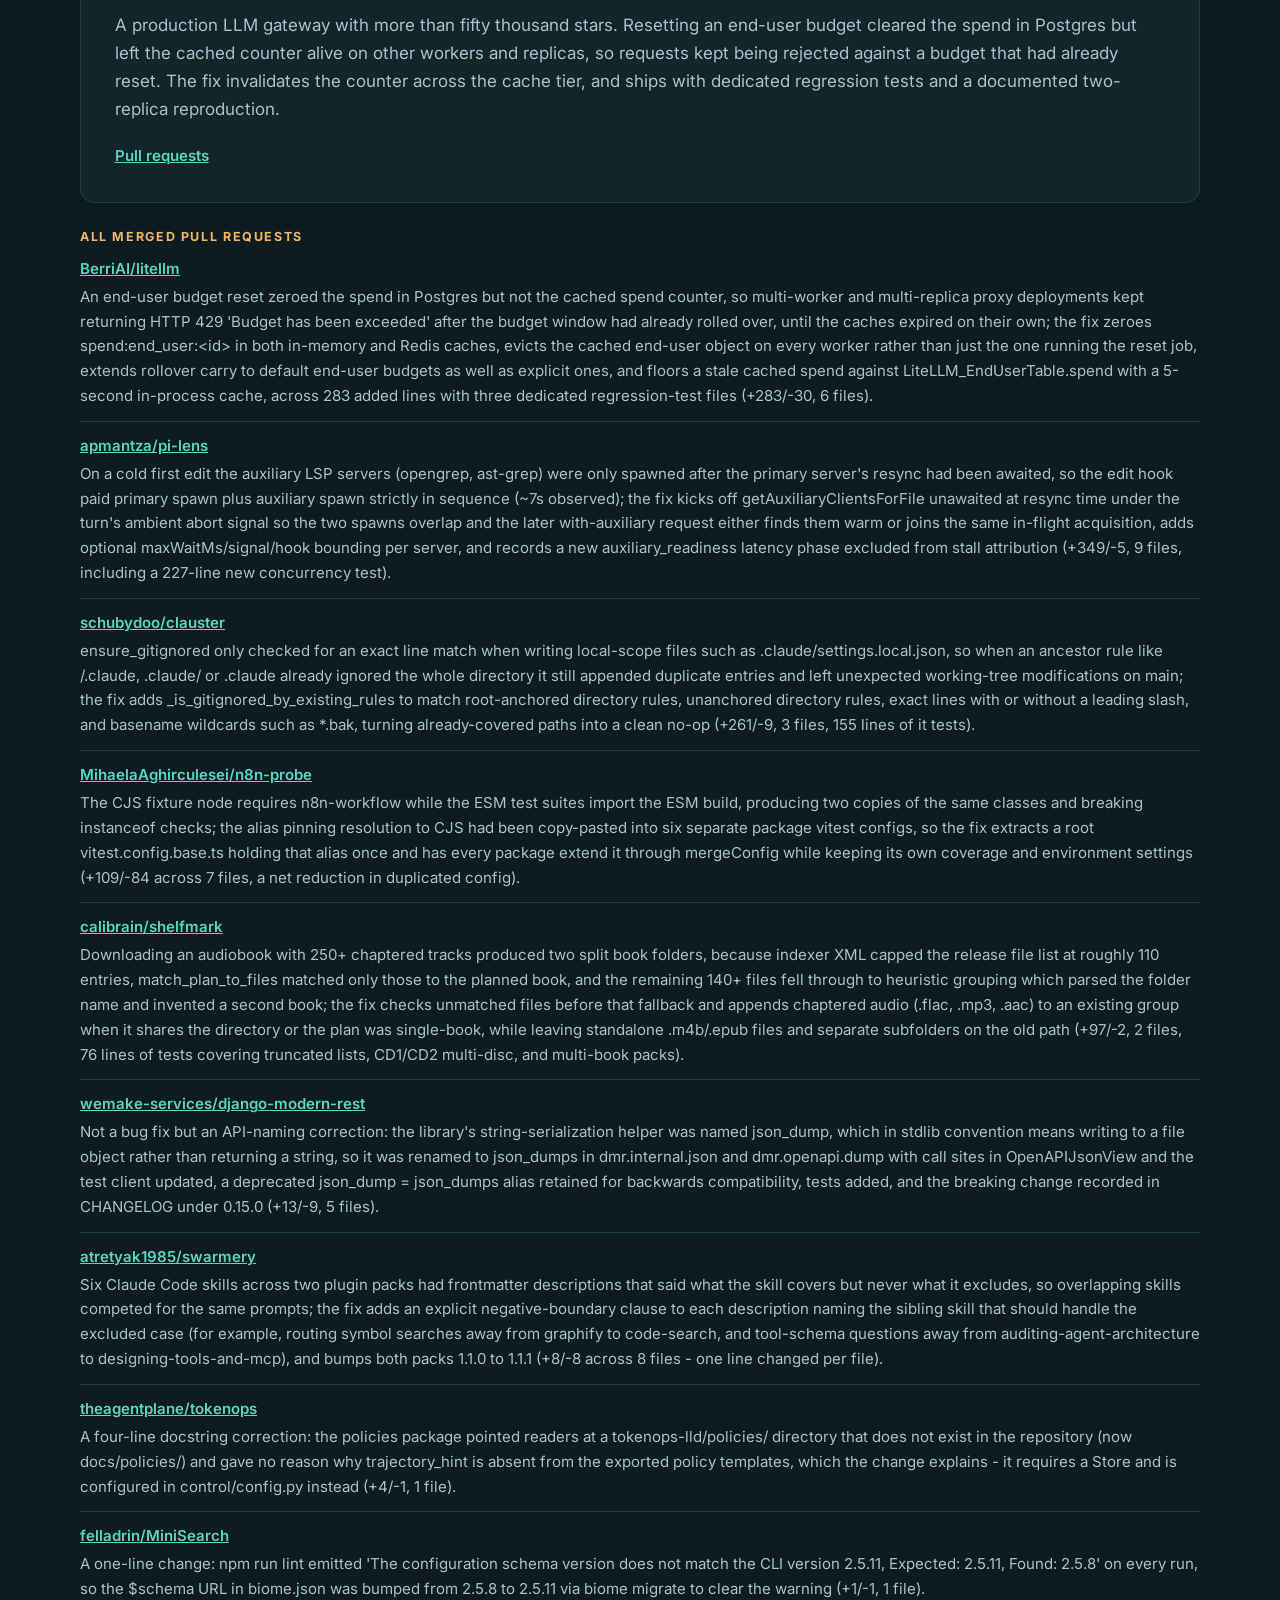
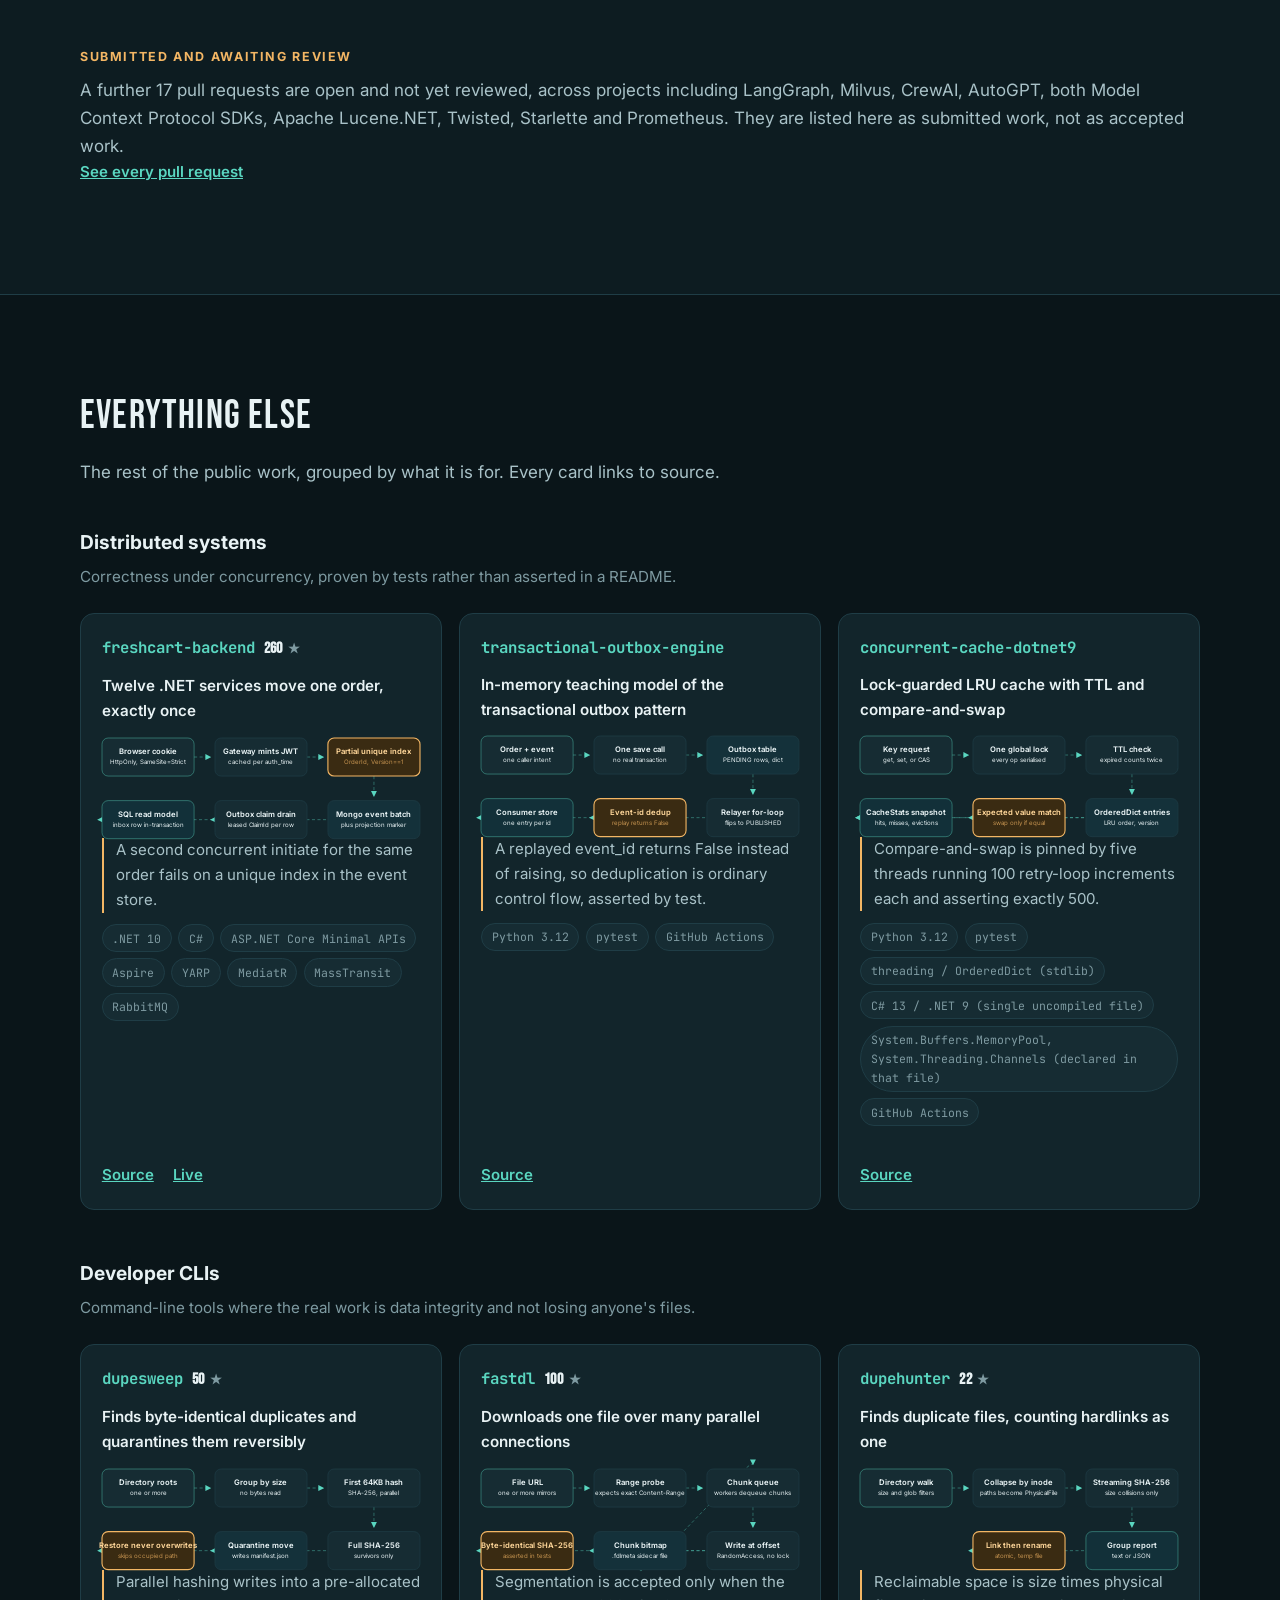
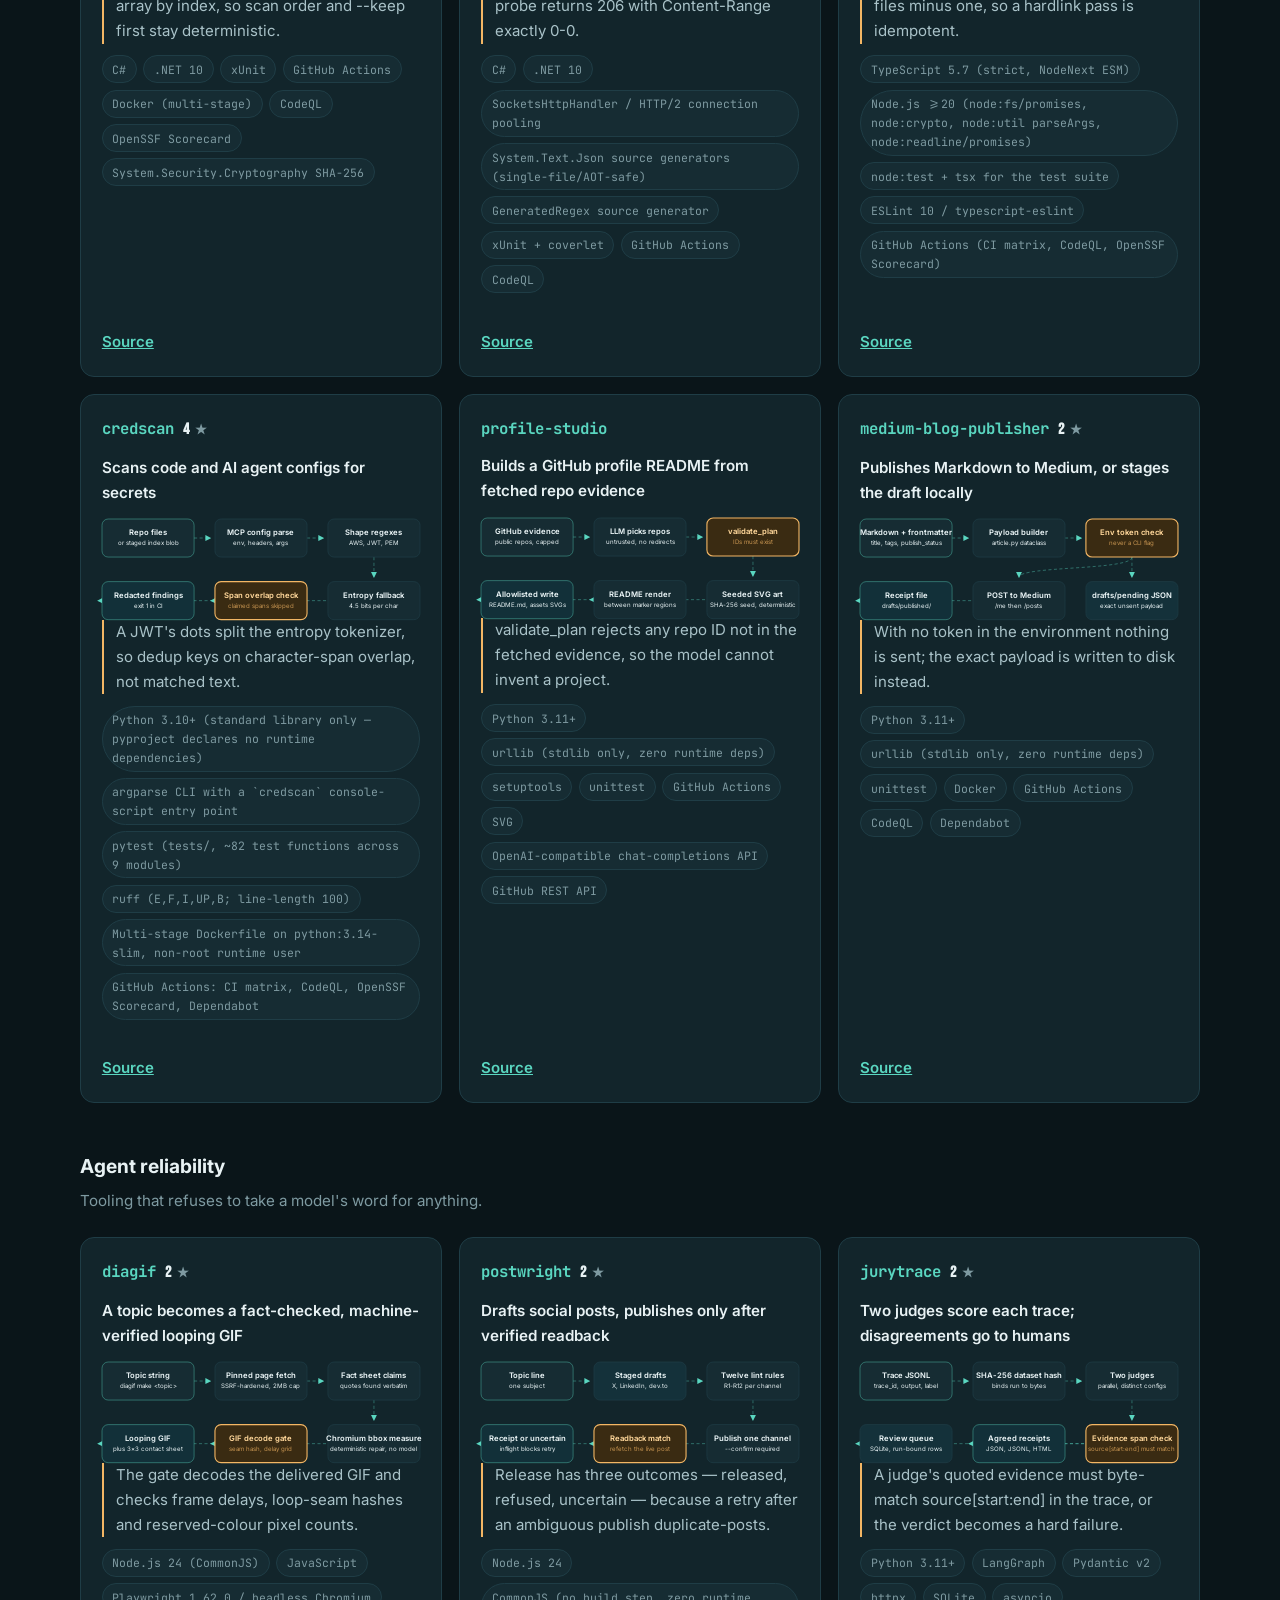
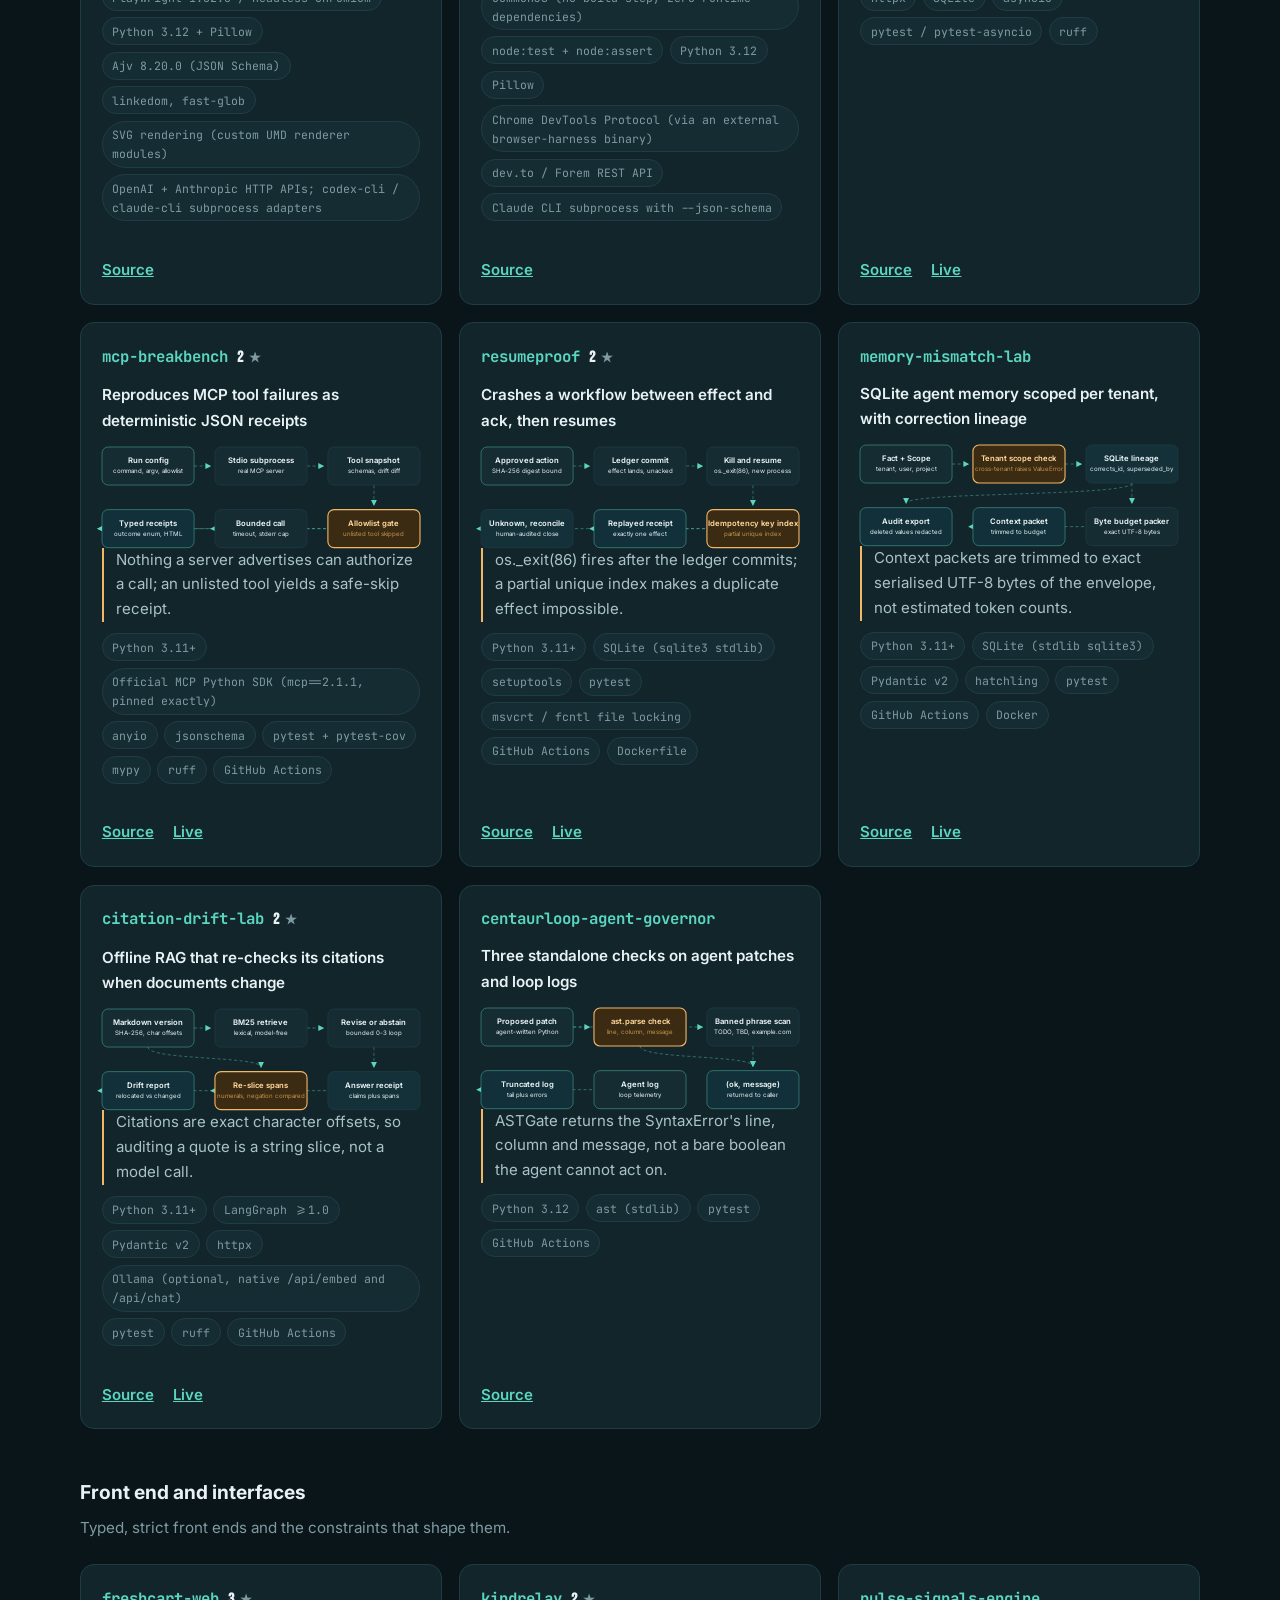
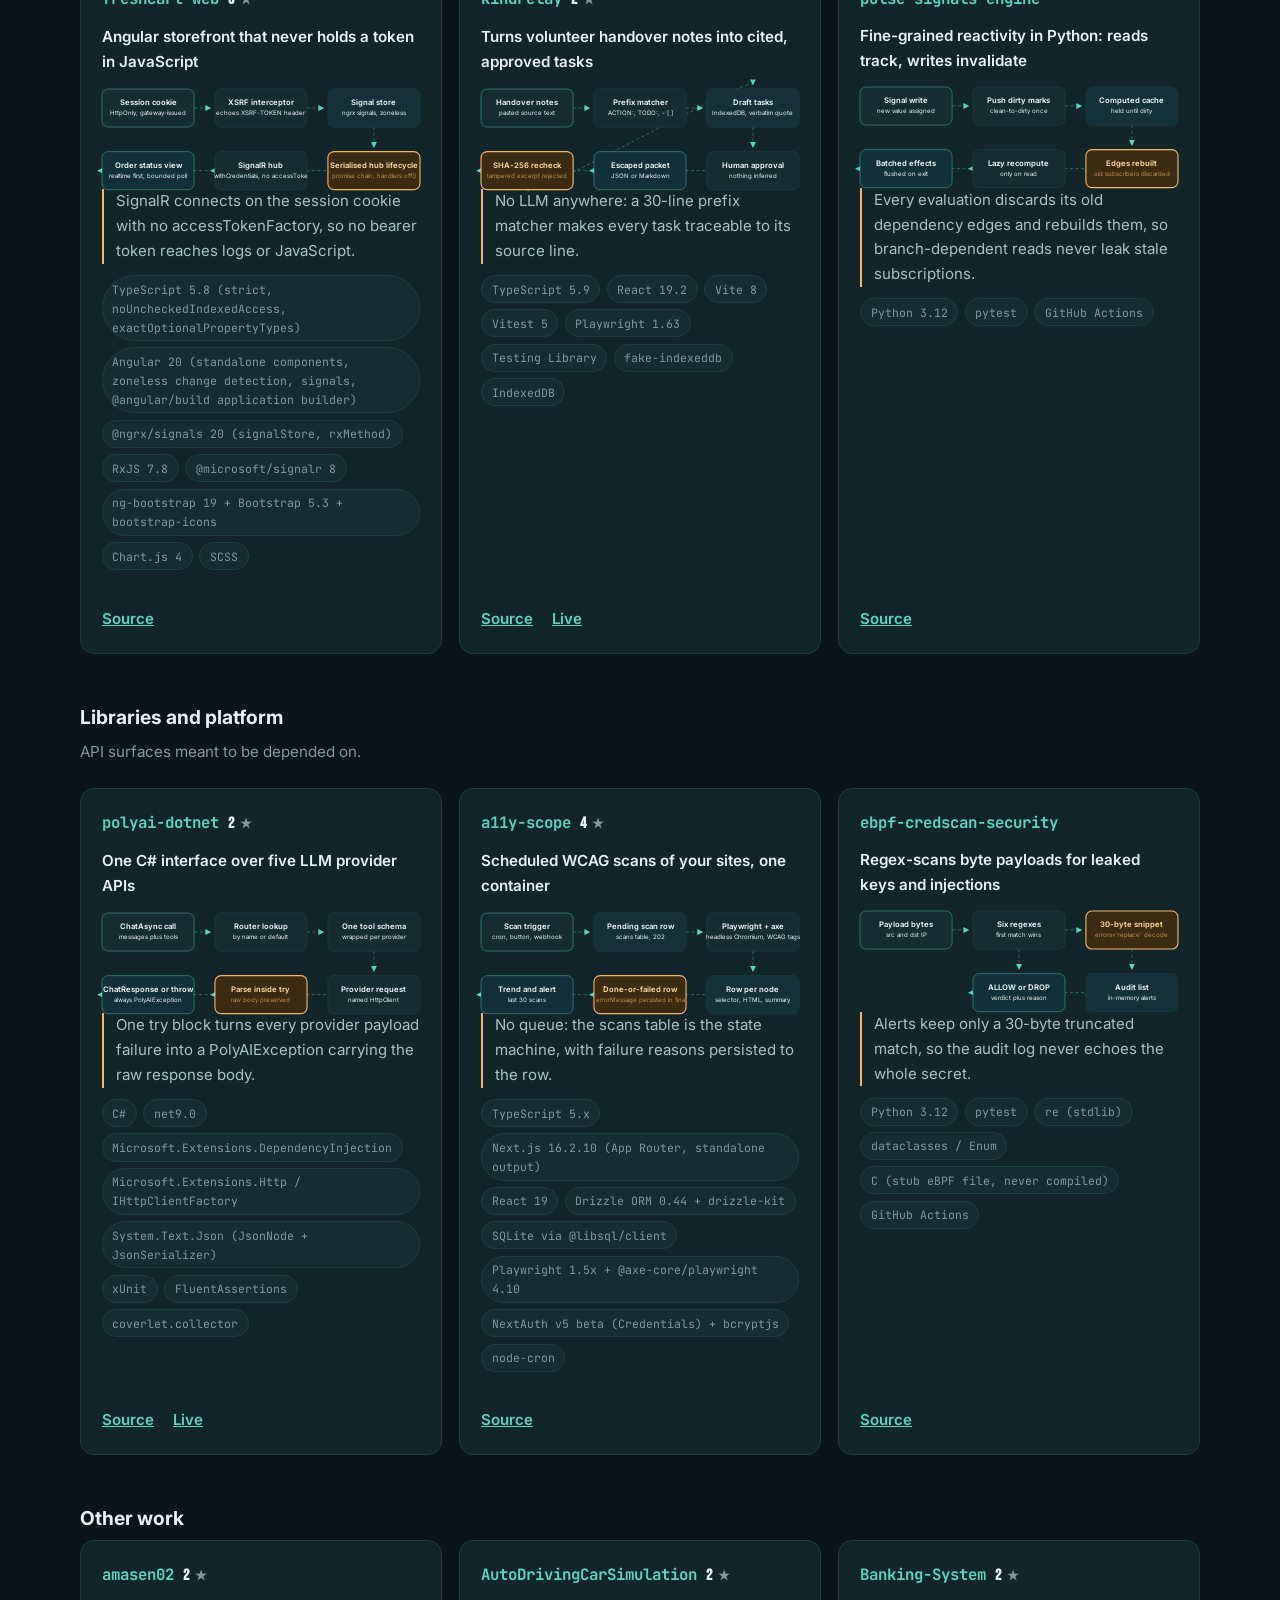
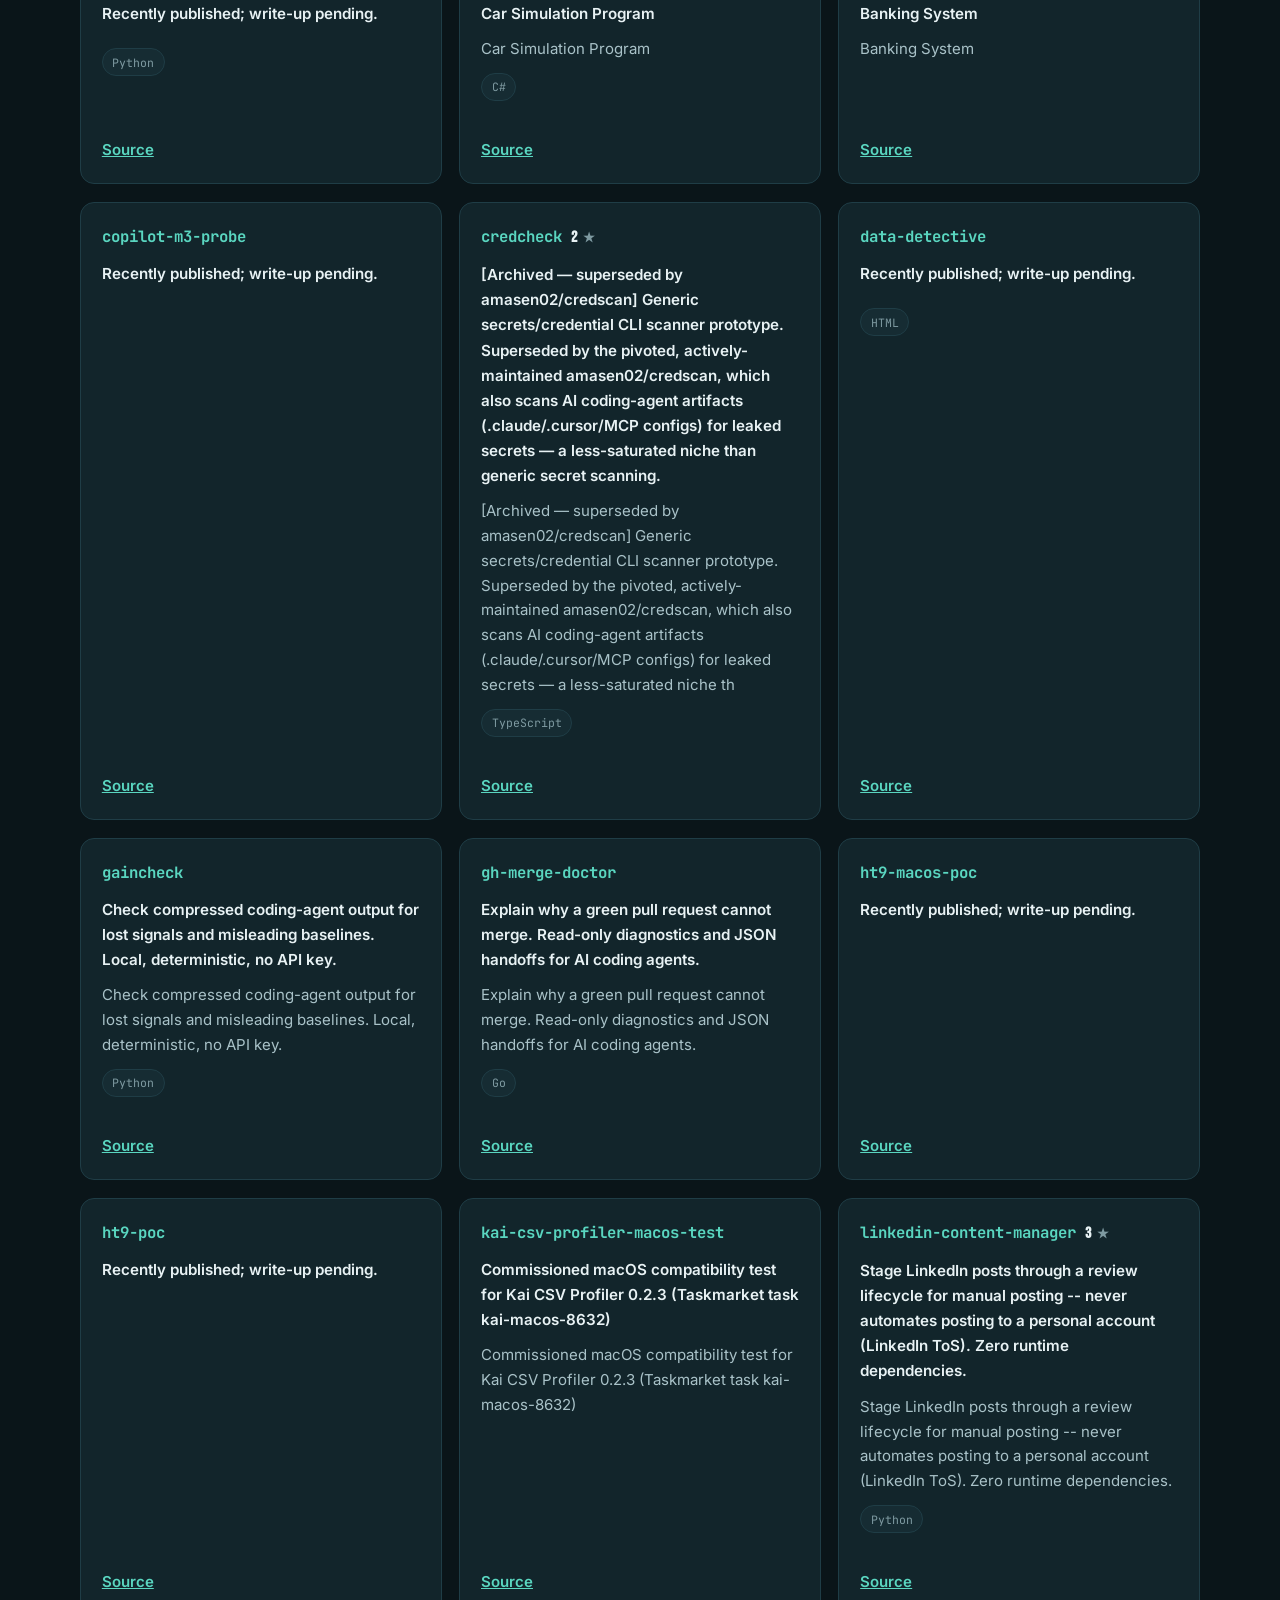
==== commit cac861a2: "chore: refresh live figures from the GitHub API" ====
--- a/index.html
+++ b/index.html
@@ -34,7 +34,7 @@
     </p>
     <ul class="stats" aria-label="Summary of public work">
       <li><span class="stat-n">40</span> public projects</li>
-      <li><span class="stat-n">468</span> stars</li>
+      <li><span class="stat-n">474</span> stars</li>
       <li><span class="stat-n">20</span> merged upstream fixes</li>
       <li><span class="stat-n">43</span> external repos engaged</li>
     </ul>
@@ -84,7 +84,7 @@
         <header class="lead-head">
           <h3>freshcart-backend</h3>
           <p class="tagline">Twelve .NET 10 microservices, each in a different architecture, with race conditions proven by tests</p>
-          <p class="meta"><span class="stat"><span class="stat-n">258</span> stars</span><span class="lang">C#</span></p>
+          <p class="meta"><span class="stat"><span class="stat-n">260</span> stars</span><span class="lang">C#</span></p>
         </header>
         <p class="lede">Twelve .NET services move one order, exactly once</p>
         <div class="block"><h4>How it works</h4><div class="flow-wrap"><svg class="flow" viewBox="0 0 518 164" role="img" aria-label="Twelve .NET services move one order, exactly once" preserveAspectRatio="xMidYMid meet"><defs><marker id="fa" viewBox="0 0 10 10" refX="9" refY="5" markerWidth="6" markerHeight="6" orient="auto-start-reverse"><path d="M0,0 L10,5 L0,10 z" fill="currentColor"/></marker></defs><path class="flow-edge" d="M150,31.0 L177,31.0" marker-end="url(#fa)"/><path class="flow-edge" d="M334,31.0 L361,31.0" marker-end="url(#fa)"/><path class="flow-edge" d="M443.0,62 C443.0,84 443.0,76 443.0,95" marker-end="url(#fa)"/><path class="flow-edge" d="M518,133.0 L177,133.0" marker-end="url(#fa)"/><path class="flow-edge" d="M334,133.0 L-7,133.0" marker-end="url(#fa)"/><g class="flow-node n-in" transform="translate(0,0)"><rect width="150" height="62" rx="10"/><text class="fn-label" x="75.0" y="26">Browser cookie</text><text class="fn-sub" x="75.0" y="43">HttpOnly, SameSite=Strict</text></g><g class="flow-node n-proc" transform="translate(184,0)"><rect width="150" height="62" rx="10"/><text class="fn-label" x="75.0" y="26">Gateway mints JWT</text><text class="fn-sub" x="75.0" y="43">cached per auth_time</text></g><g class="flow-node n-guard" transform="translate(368,0)"><rect width="150" height="62" rx="10"/><text class="fn-label" x="75.0" y="26">Partial unique index</text><text class="fn-sub" x="75.0" y="43">OrderId, Version==1</text></g><g class="flow-node n-store" transform="translate(368,102)"><rect width="150" height="62" rx="10"/><text class="fn-label" x="75.0" y="26">Mongo event batch</text><text class="fn-sub" x="75.0" y="43">plus projection marker</text></g><g class="flow-node n-proc" transform="translate(184,102)"><rect width="150" height="62" rx="10"/><text class="fn-label" x="75.0" y="26">Outbox claim drain</text><text class="fn-sub" x="75.0" y="43">leased ClaimId per row</text></g><g class="flow-node n-out" transform="translate(0,102)"><rect width="150" height="62" rx="10"/><text class="fn-label" x="75.0" y="26">SQL read model</text><text class="fn-sub" x="75.0" y="43">inbox row in-transaction</text></g></svg><p class="flow-punch">A second concurrent initiate for the same order fails on a unique index in the event store.</p></div></div>
@@ -110,7 +110,7 @@
         <header class="lead-head">
           <h3>fastdl</h3>
           <p class="tagline">Multi-connection segmented HTTP downloader CLI in .NET 10, with mirror striping and chunk resume</p>
-          <p class="meta"><span class="stat"><span class="stat-n">96</span> stars</span><span class="lang">C#</span></p>
+          <p class="meta"><span class="stat"><span class="stat-n">100</span> stars</span><span class="lang">C#</span></p>
         </header>
         <p class="lede">Downloads one file over many parallel connections</p>
         <div class="block"><h4>How it works</h4><div class="flow-wrap"><svg class="flow" viewBox="0 0 518 164" role="img" aria-label="Downloads one file over many parallel connections" preserveAspectRatio="xMidYMid meet"><defs><marker id="fa" viewBox="0 0 10 10" refX="9" refY="5" markerWidth="6" markerHeight="6" orient="auto-start-reverse"><path d="M0,0 L10,5 L0,10 z" fill="currentColor"/></marker></defs><path class="flow-edge" d="M150,31.0 L177,31.0" marker-end="url(#fa)"/><path class="flow-edge" d="M334,31.0 L361,31.0" marker-end="url(#fa)"/><path class="flow-edge" d="M443.0,62 C443.0,84 443.0,76 443.0,95" marker-end="url(#fa)"/><path class="flow-edge" d="M518,133.0 L177,133.0" marker-end="url(#fa)"/><path class="flow-edge" d="M259.0,164 C259.0,186 443.0,-26 443.0,-7" marker-end="url(#fa)"/><path class="flow-edge" d="M518,133.0 L-7,133.0" marker-end="url(#fa)"/><g class="flow-node n-in" transform="translate(0,0)"><rect width="150" height="62" rx="10"/><text class="fn-label" x="75.0" y="26">File URL</text><text class="fn-sub" x="75.0" y="43">one or more mirrors</text></g><g class="flow-node n-proc" transform="translate(184,0)"><rect width="150" height="62" rx="10"/><text class="fn-label" x="75.0" y="26">Range probe</text><text class="fn-sub" x="75.0" y="43">expects exact Content-Range</text></g><g class="flow-node n-proc" transform="translate(368,0)"><rect width="150" height="62" rx="10"/><text class="fn-label" x="75.0" y="26">Chunk queue</text><text class="fn-sub" x="75.0" y="43">workers dequeue chunks</text></g><g class="flow-node n-proc" transform="translate(368,102)"><rect width="150" height="62" rx="10"/><text class="fn-label" x="75.0" y="26">Write at offset</text><text class="fn-sub" x="75.0" y="43">RandomAccess, no lock</text></g><g class="flow-node n-store" transform="translate(184,102)"><rect width="150" height="62" rx="10"/><text class="fn-label" x="75.0" y="26">Chunk bitmap</text><text class="fn-sub" x="75.0" y="43">.fdlmeta sidecar file</text></g><g class="flow-node n-guard" transform="translate(0,102)"><rect width="150" height="62" rx="10"/><text class="fn-label" x="75.0" y="26">Byte-identical SHA-256</text><text class="fn-sub" x="75.0" y="43">asserted in tests</text></g></svg><p class="flow-punch">Segmentation is accepted only when the probe returns 206 with Content-Range exactly 0-0.</p></div></div>
@@ -218,7 +218,7 @@
         <p class="theme-blurb">Correctness under concurrency, proven by tests rather than asserted in a README.</p>
         <div class="grid">
         <article class="card" data-theme-card>
-          <h4>freshcart-backend <span class="stat"><span class="stat-n">258</span>&#9733;</span></h4>
+          <h4>freshcart-backend <span class="stat"><span class="stat-n">260</span>&#9733;</span></h4>
           <p class="tagline">Twelve .NET services move one order, exactly once</p>
           <div class="flow-wrap"><svg class="flow" viewBox="0 0 518 164" role="img" aria-label="Twelve .NET services move one order, exactly once" preserveAspectRatio="xMidYMid meet"><defs><marker id="fa" viewBox="0 0 10 10" refX="9" refY="5" markerWidth="6" markerHeight="6" orient="auto-start-reverse"><path d="M0,0 L10,5 L0,10 z" fill="currentColor"/></marker></defs><path class="flow-edge" d="M150,31.0 L177,31.0" marker-end="url(#fa)"/><path class="flow-edge" d="M334,31.0 L361,31.0" marker-end="url(#fa)"/><path class="flow-edge" d="M443.0,62 C443.0,84 443.0,76 443.0,95" marker-end="url(#fa)"/><path class="flow-edge" d="M518,133.0 L177,133.0" marker-end="url(#fa)"/><path class="flow-edge" d="M334,133.0 L-7,133.0" marker-end="url(#fa)"/><g class="flow-node n-in" transform="translate(0,0)"><rect width="150" height="62" rx="10"/><text class="fn-label" x="75.0" y="26">Browser cookie</text><text class="fn-sub" x="75.0" y="43">HttpOnly, SameSite=Strict</text></g><g class="flow-node n-proc" transform="translate(184,0)"><rect width="150" height="62" rx="10"/><text class="fn-label" x="75.0" y="26">Gateway mints JWT</text><text class="fn-sub" x="75.0" y="43">cached per auth_time</text></g><g class="flow-node n-guard" transform="translate(368,0)"><rect width="150" height="62" rx="10"/><text class="fn-label" x="75.0" y="26">Partial unique index</text><text class="fn-sub" x="75.0" y="43">OrderId, Version==1</text></g><g class="flow-node n-store" transform="translate(368,102)"><rect width="150" height="62" rx="10"/><text class="fn-label" x="75.0" y="26">Mongo event batch</text><text class="fn-sub" x="75.0" y="43">plus projection marker</text></g><g class="flow-node n-proc" transform="translate(184,102)"><rect width="150" height="62" rx="10"/><text class="fn-label" x="75.0" y="26">Outbox claim drain</text><text class="fn-sub" x="75.0" y="43">leased ClaimId per row</text></g><g class="flow-node n-out" transform="translate(0,102)"><rect width="150" height="62" rx="10"/><text class="fn-label" x="75.0" y="26">SQL read model</text><text class="fn-sub" x="75.0" y="43">inbox row in-transaction</text></g></svg><p class="flow-punch">A second concurrent initiate for the same order fails on a unique index in the event store.</p></div>
           
@@ -255,7 +255,7 @@
           <p class="actions"><a class="link" href="https://github.com/amasen02/dupesweep">Source</a></p>
         </article>
         <article class="card" data-theme-card>
-          <h4>fastdl <span class="stat"><span class="stat-n">96</span>&#9733;</span></h4>
+          <h4>fastdl <span class="stat"><span class="stat-n">100</span>&#9733;</span></h4>
           <p class="tagline">Downloads one file over many parallel connections</p>
           <div class="flow-wrap"><svg class="flow" viewBox="0 0 518 164" role="img" aria-label="Downloads one file over many parallel connections" preserveAspectRatio="xMidYMid meet"><defs><marker id="fa" viewBox="0 0 10 10" refX="9" refY="5" markerWidth="6" markerHeight="6" orient="auto-start-reverse"><path d="M0,0 L10,5 L0,10 z" fill="currentColor"/></marker></defs><path class="flow-edge" d="M150,31.0 L177,31.0" marker-end="url(#fa)"/><path class="flow-edge" d="M334,31.0 L361,31.0" marker-end="url(#fa)"/><path class="flow-edge" d="M443.0,62 C443.0,84 443.0,76 443.0,95" marker-end="url(#fa)"/><path class="flow-edge" d="M518,133.0 L177,133.0" marker-end="url(#fa)"/><path class="flow-edge" d="M259.0,164 C259.0,186 443.0,-26 443.0,-7" marker-end="url(#fa)"/><path class="flow-edge" d="M518,133.0 L-7,133.0" marker-end="url(#fa)"/><g class="flow-node n-in" transform="translate(0,0)"><rect width="150" height="62" rx="10"/><text class="fn-label" x="75.0" y="26">File URL</text><text class="fn-sub" x="75.0" y="43">one or more mirrors</text></g><g class="flow-node n-proc" transform="translate(184,0)"><rect width="150" height="62" rx="10"/><text class="fn-label" x="75.0" y="26">Range probe</text><text class="fn-sub" x="75.0" y="43">expects exact Content-Range</text></g><g class="flow-node n-proc" transform="translate(368,0)"><rect width="150" height="62" rx="10"/><text class="fn-label" x="75.0" y="26">Chunk queue</text><text class="fn-sub" x="75.0" y="43">workers dequeue chunks</text></g><g class="flow-node n-proc" transform="translate(368,102)"><rect width="150" height="62" rx="10"/><text class="fn-label" x="75.0" y="26">Write at offset</text><text class="fn-sub" x="75.0" y="43">RandomAccess, no lock</text></g><g class="flow-node n-store" transform="translate(184,102)"><rect width="150" height="62" rx="10"/><text class="fn-label" x="75.0" y="26">Chunk bitmap</text><text class="fn-sub" x="75.0" y="43">.fdlmeta sidecar file</text></g><g class="flow-node n-guard" transform="translate(0,102)"><rect width="150" height="62" rx="10"/><text class="fn-label" x="75.0" y="26">Byte-identical SHA-256</text><text class="fn-sub" x="75.0" y="43">asserted in tests</text></g></svg><p class="flow-punch">Segmentation is accepted only when the probe returns 206 with Content-Range exactly 0-0.</p></div>
           
@@ -575,7 +575,7 @@
     </p>
     <p class="fine">
       Every figure on this page is read from the GitHub API and every project description from
-      the repository it describes. Figures last refreshed <time datetime="2026-11-22">2026-11-22</time>;
+      the repository it describes. Figures last refreshed <time datetime="2026-11-23">2026-11-23</time>;
       a scheduled job re-reads them daily, so the counts here track the accounts rather than a
       snapshot taken once.
     </p>
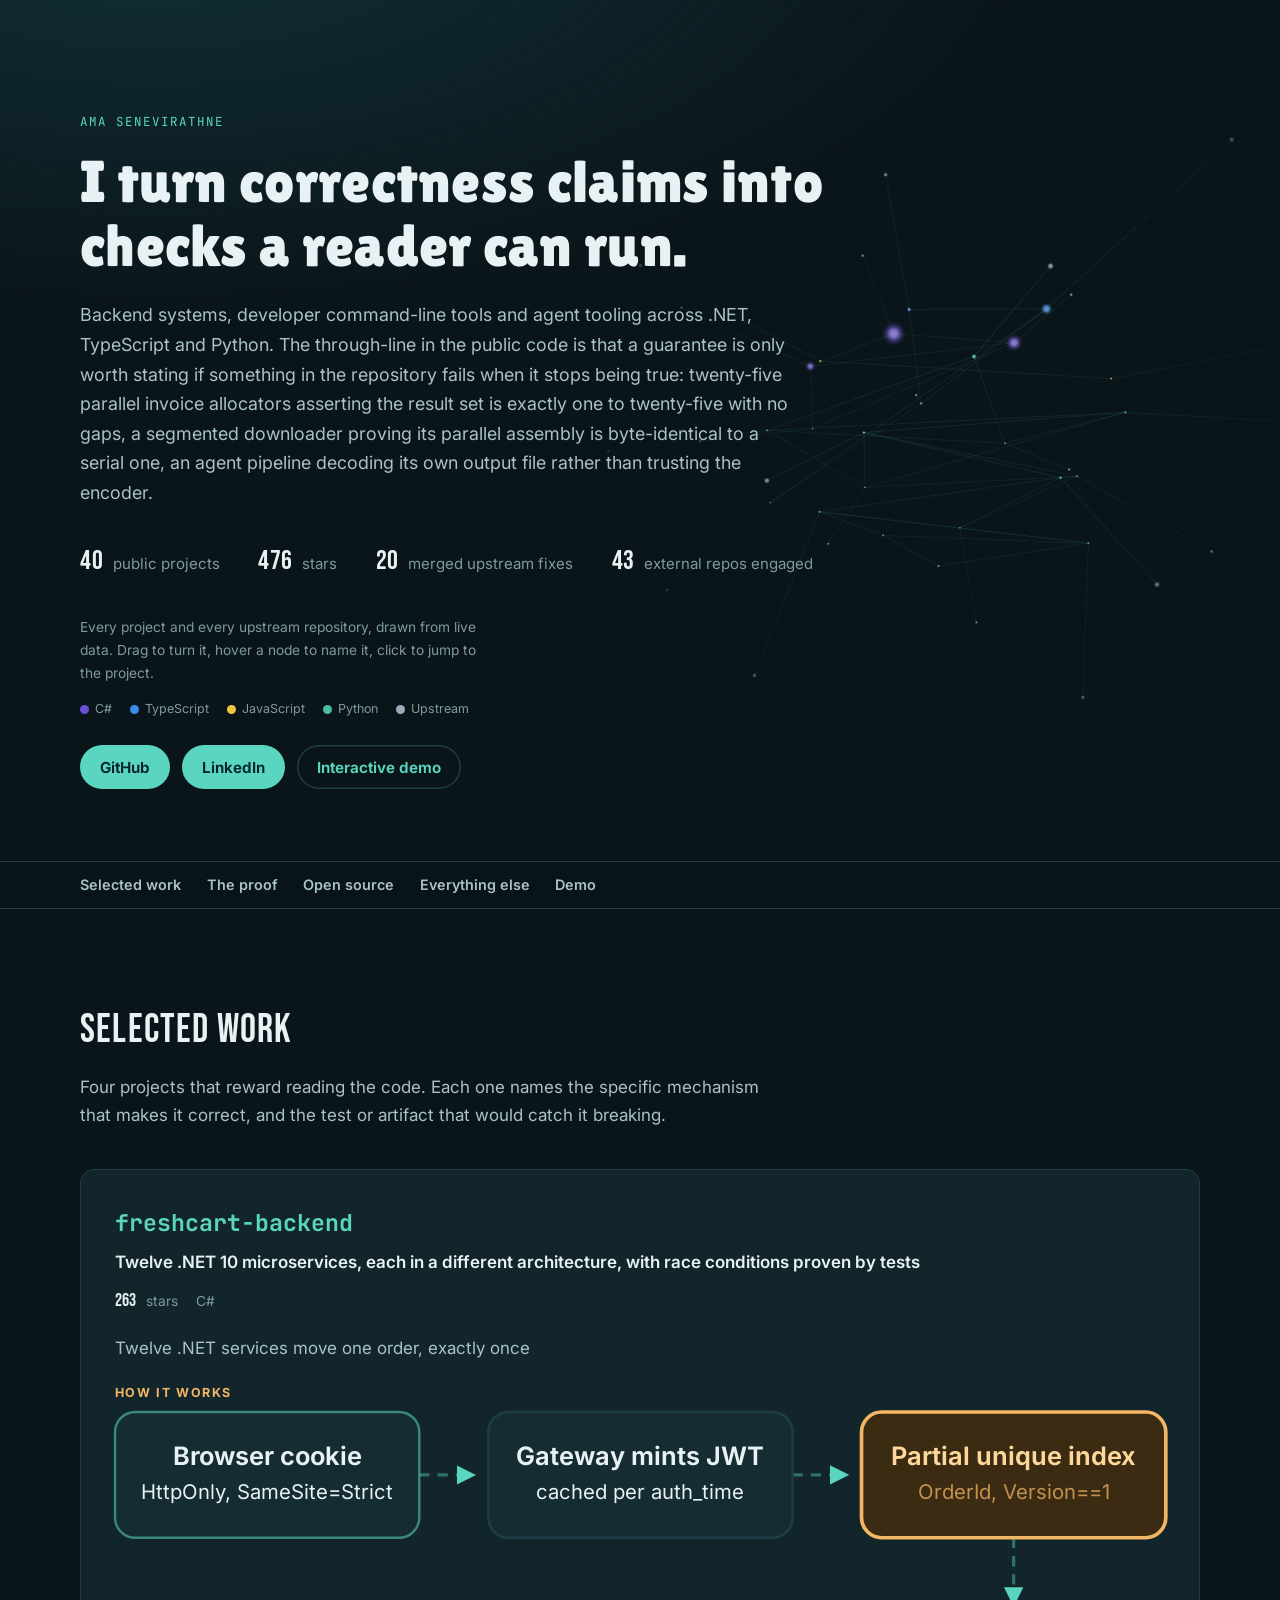
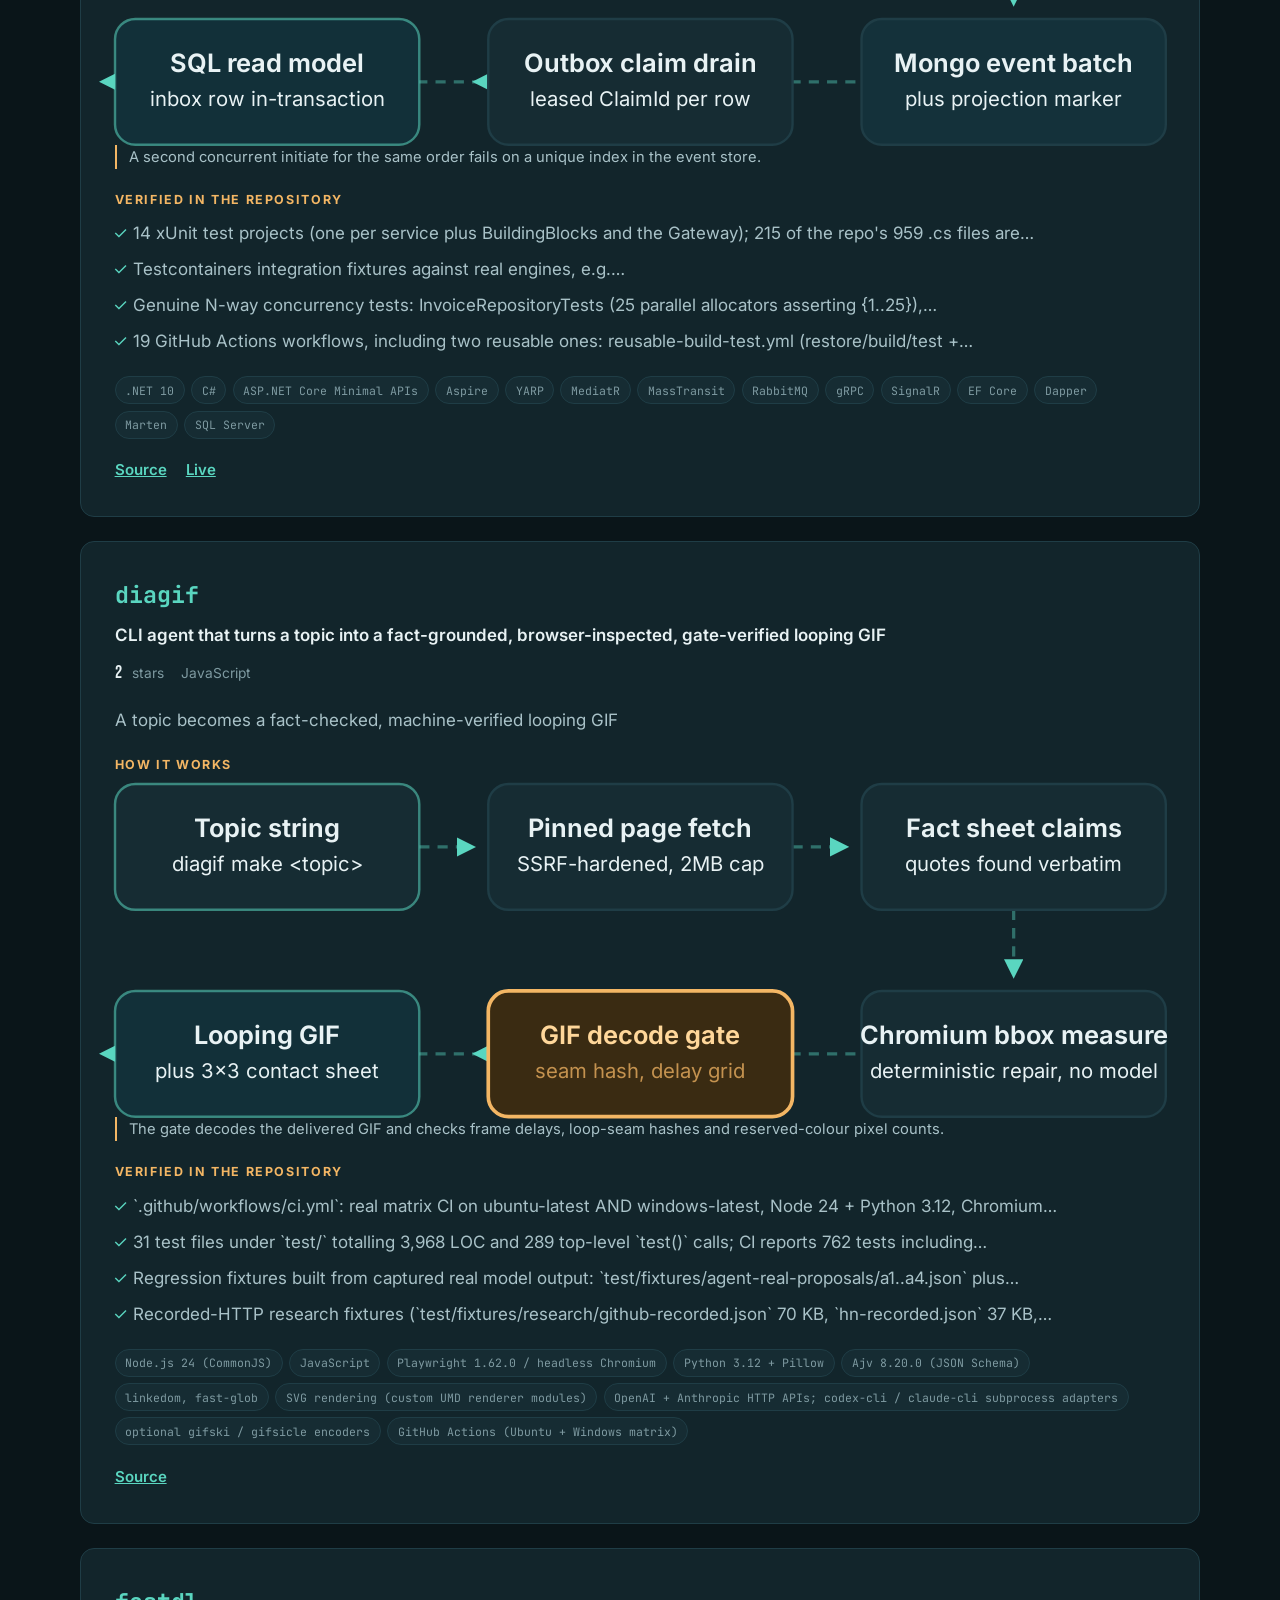
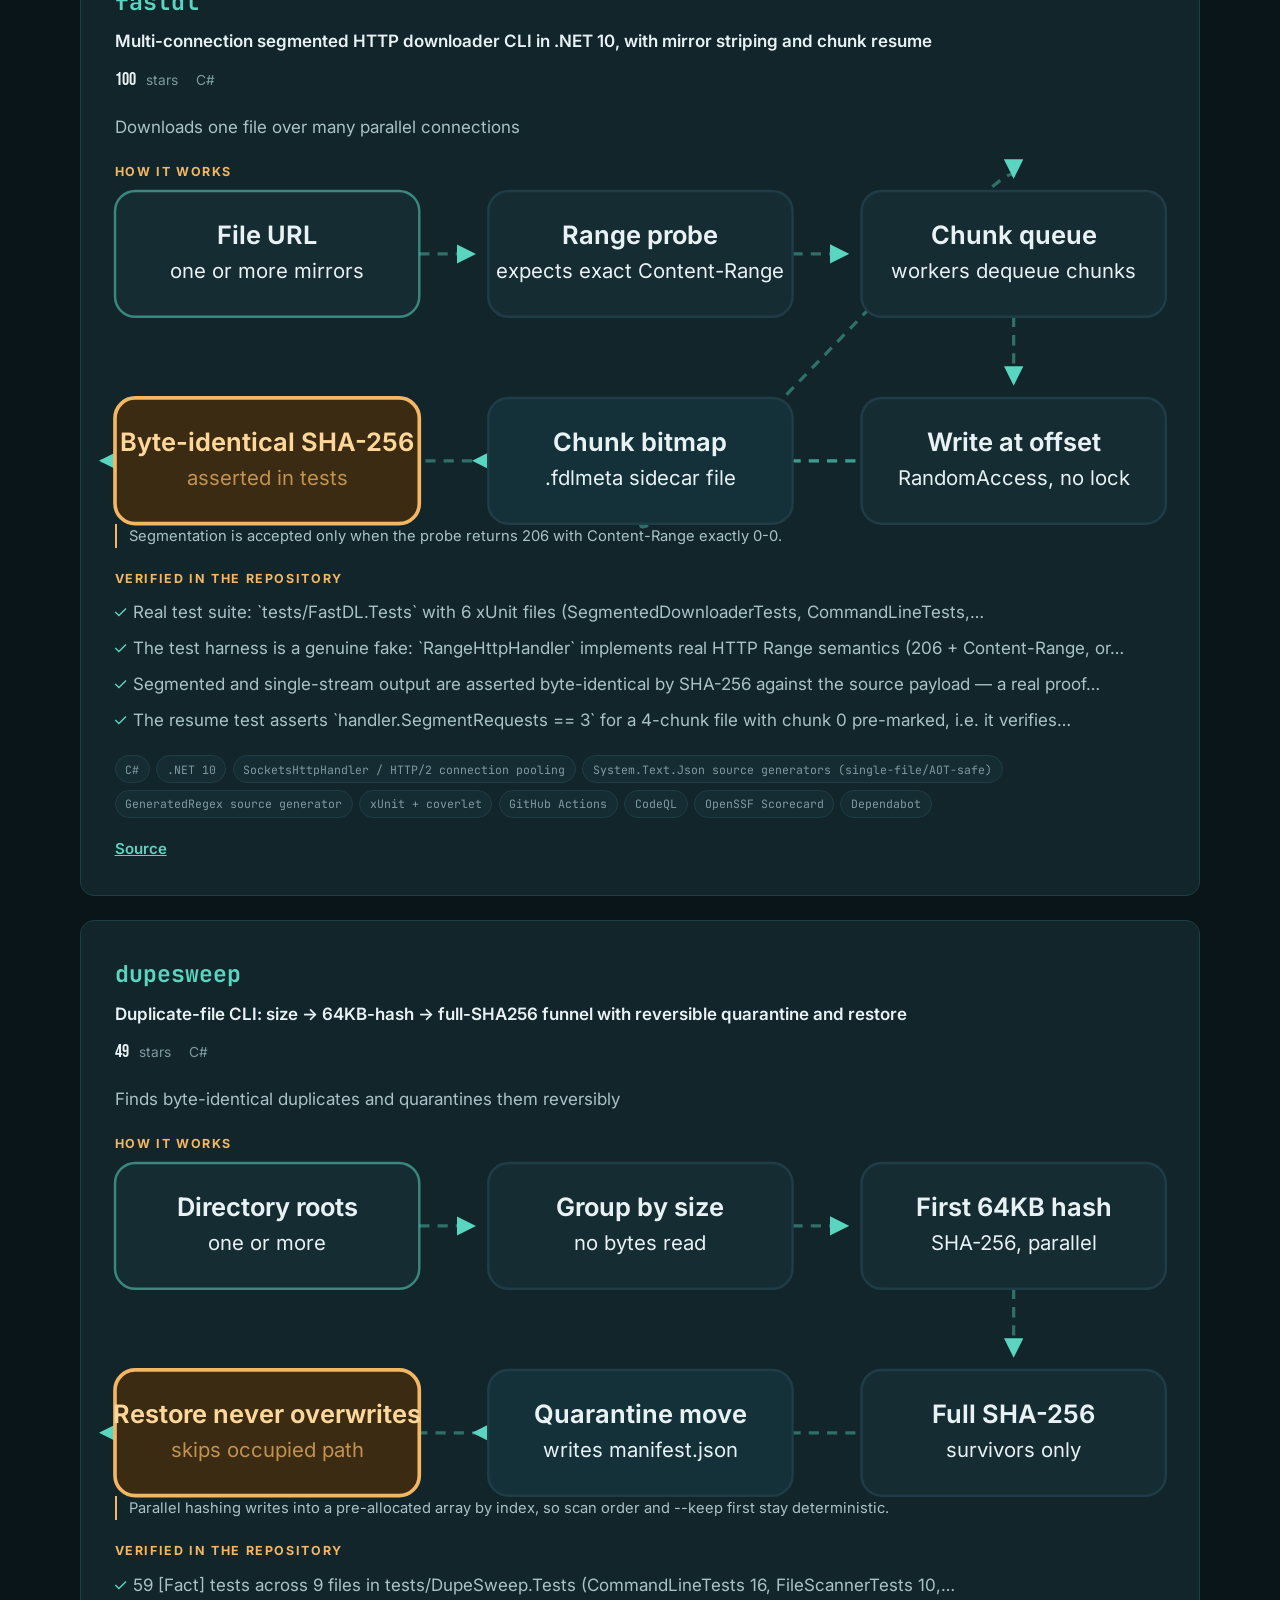
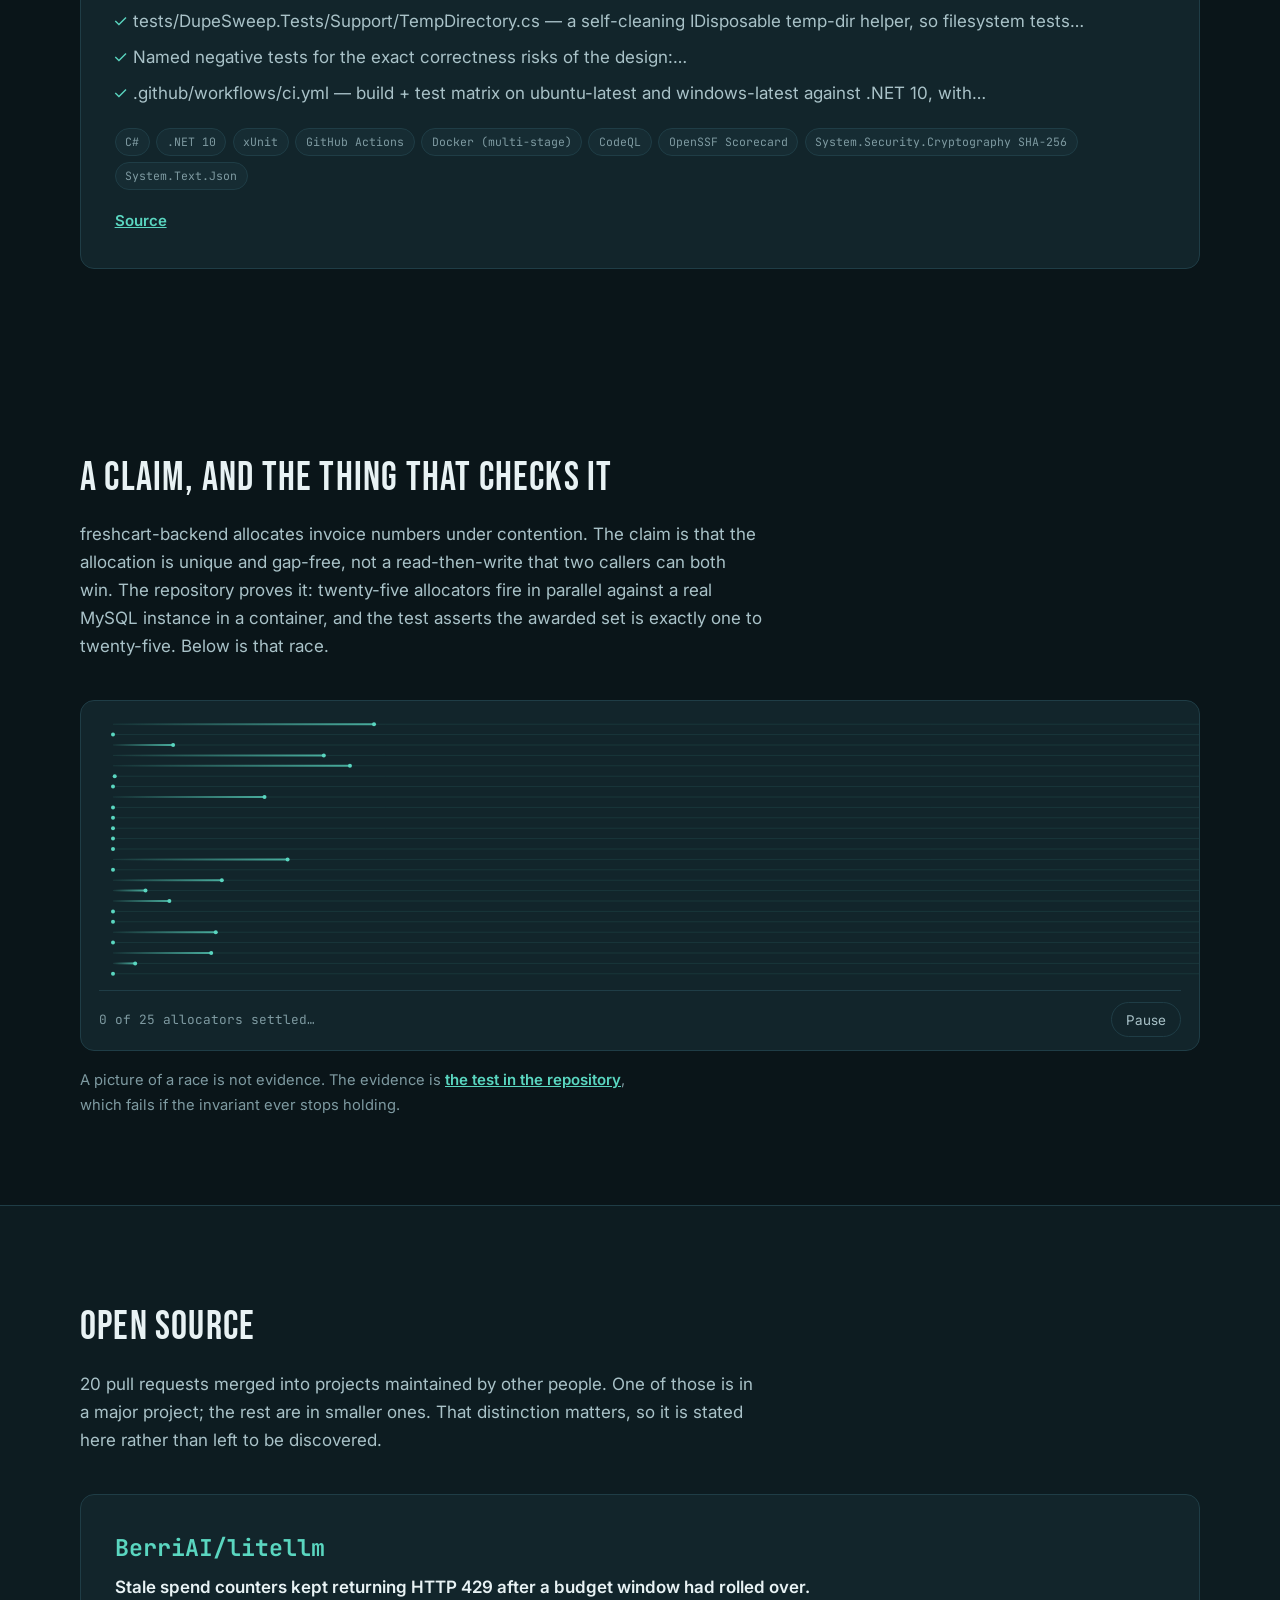
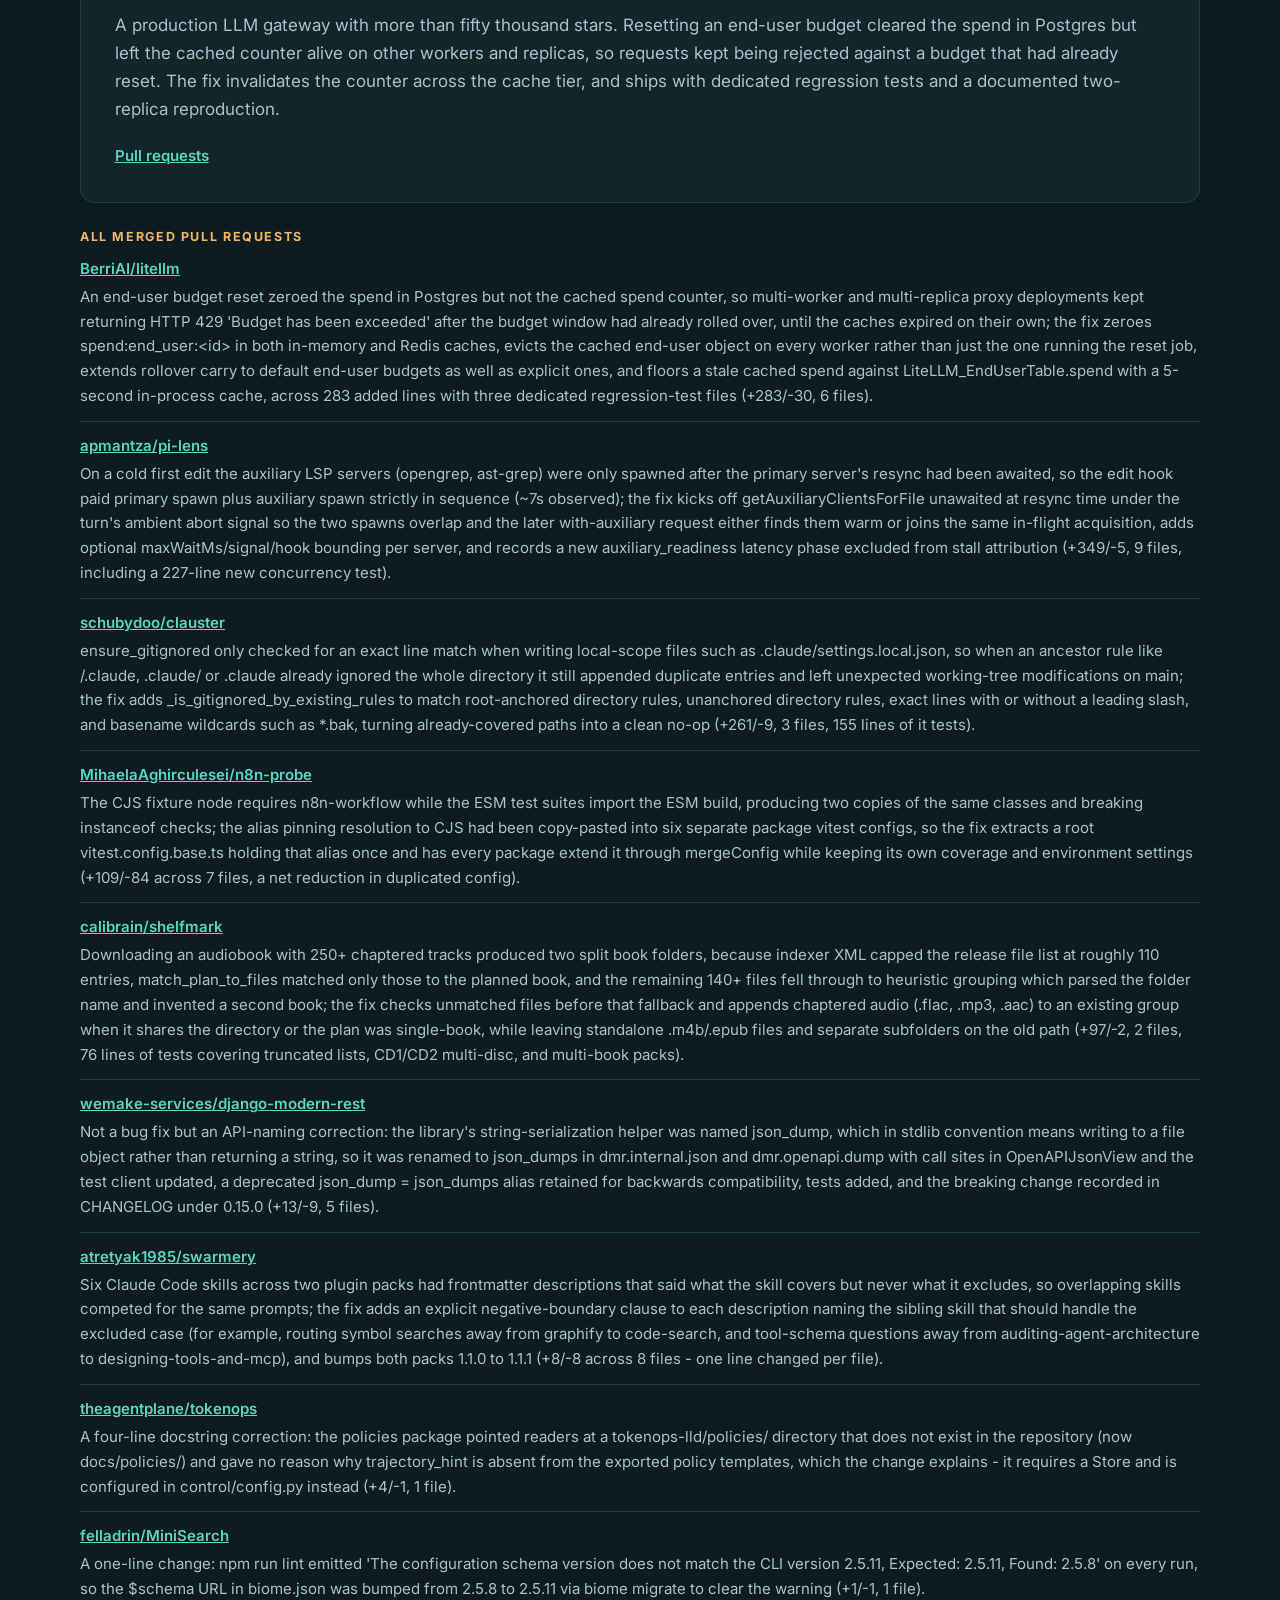
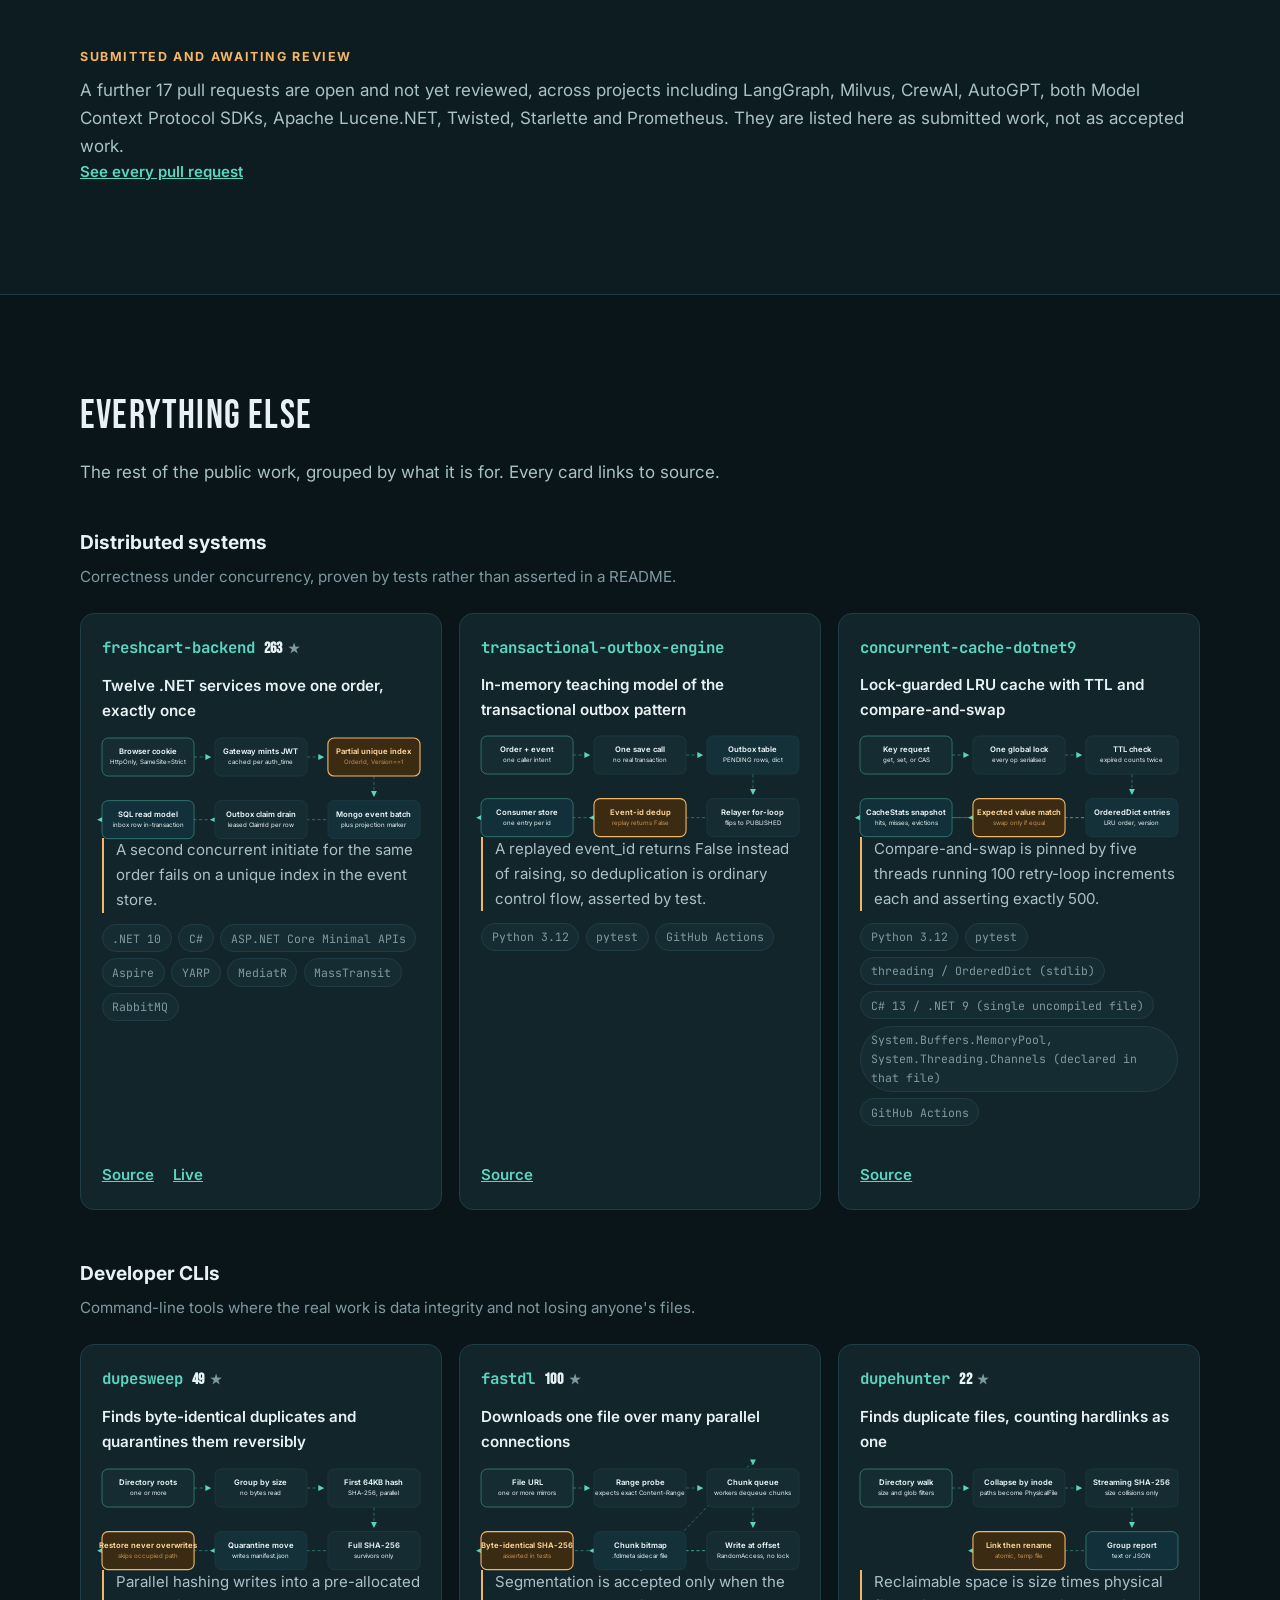
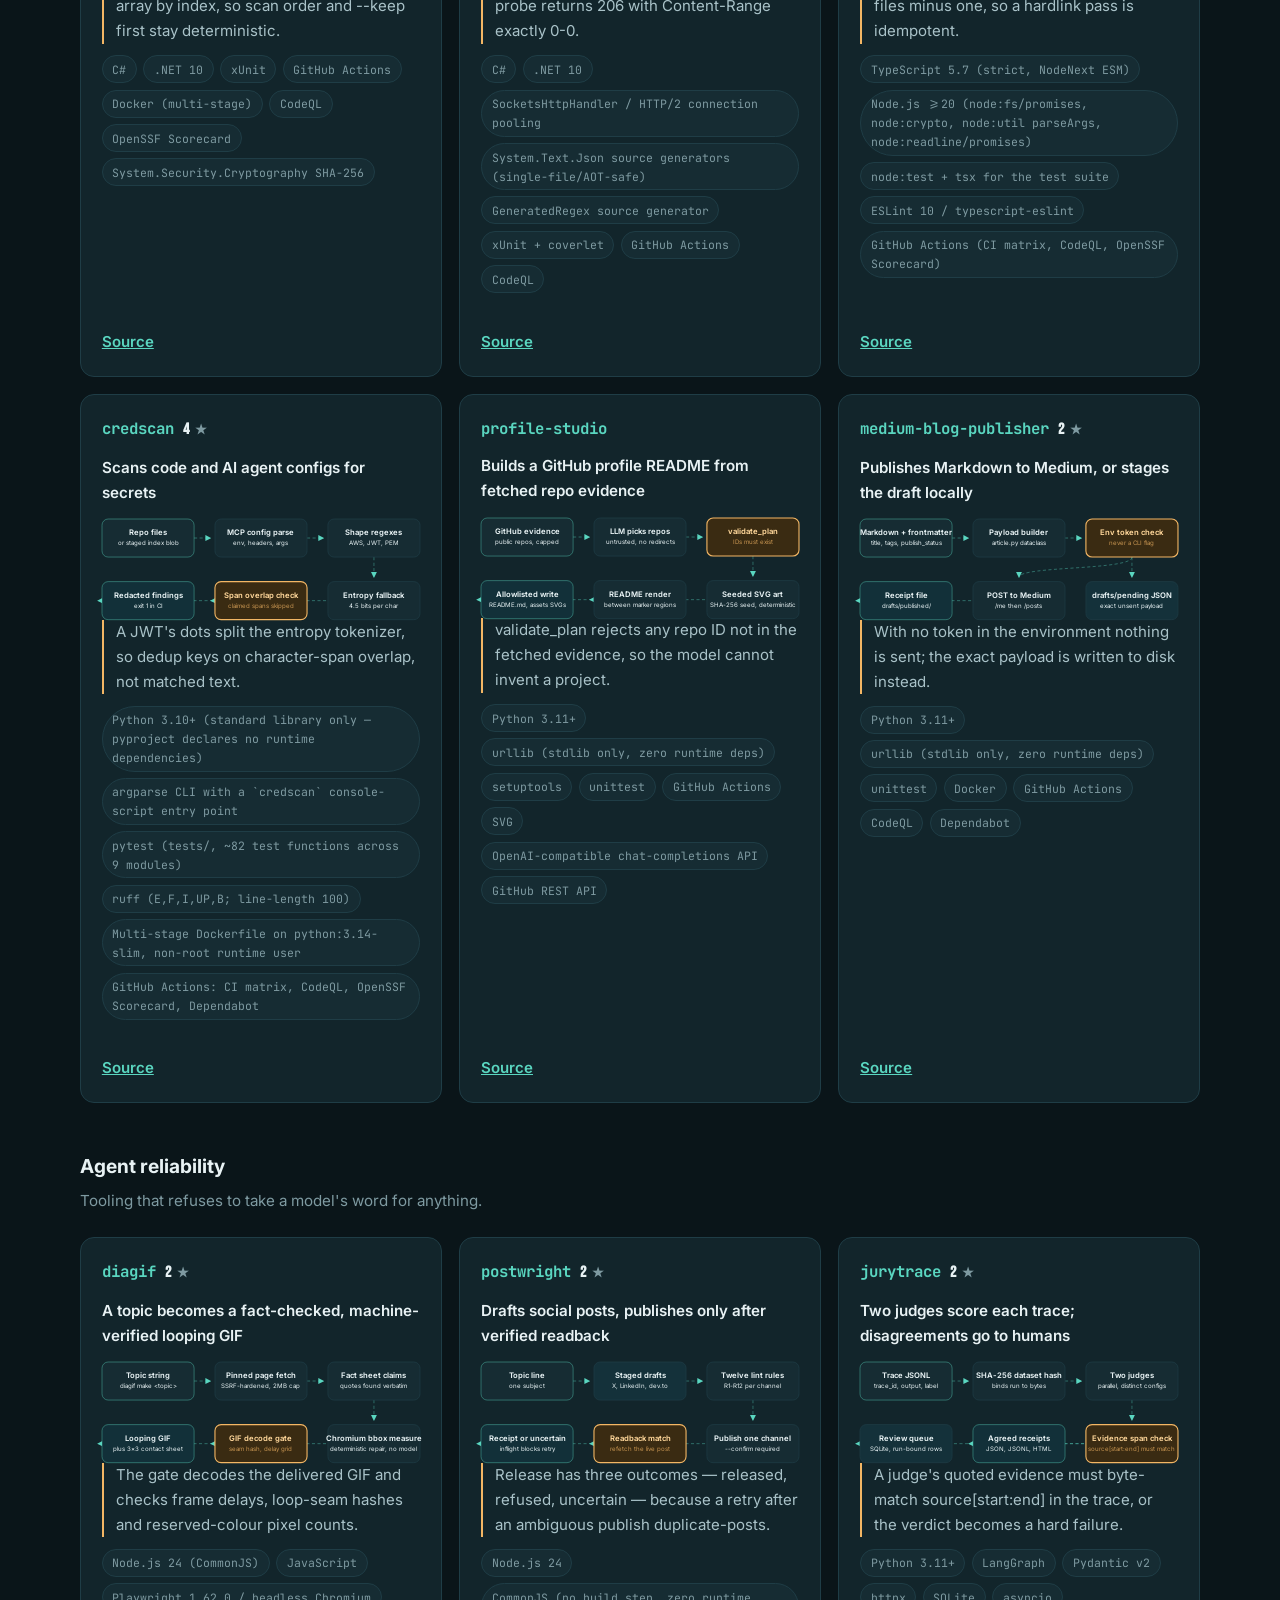
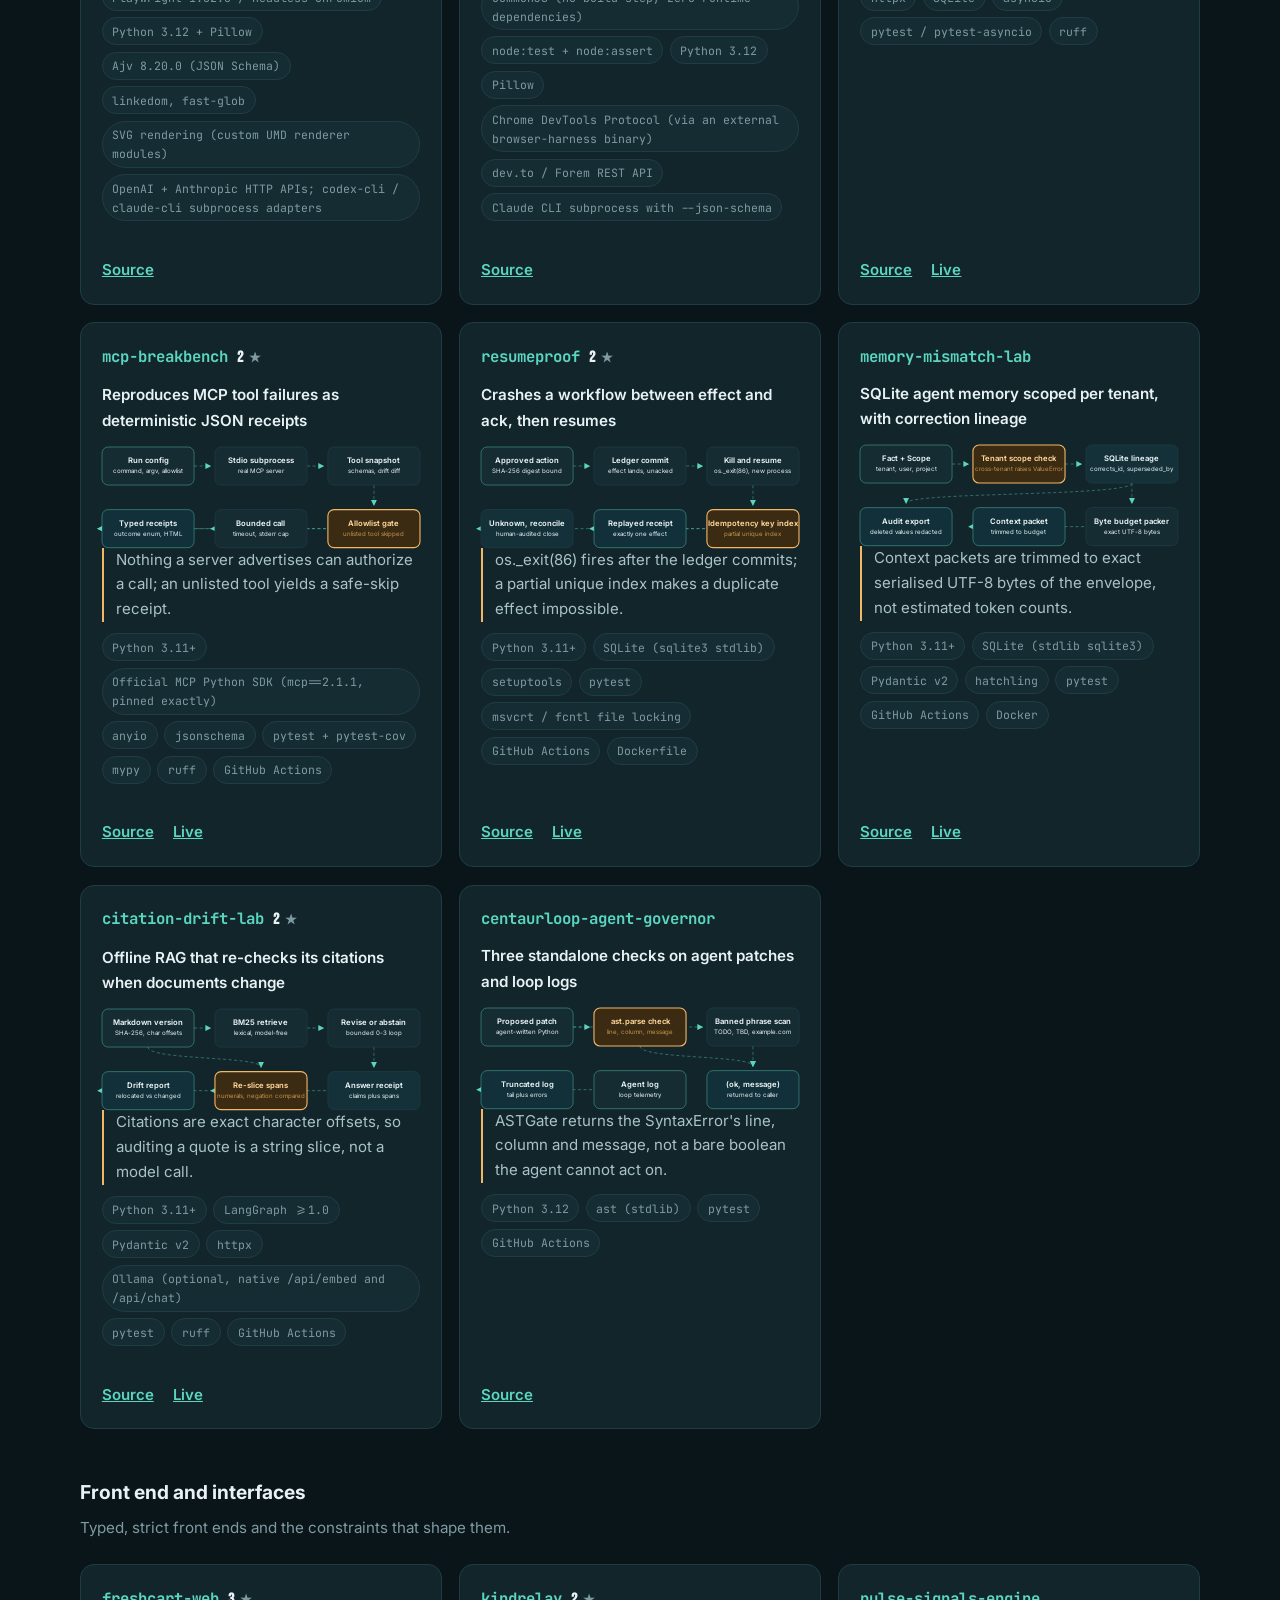
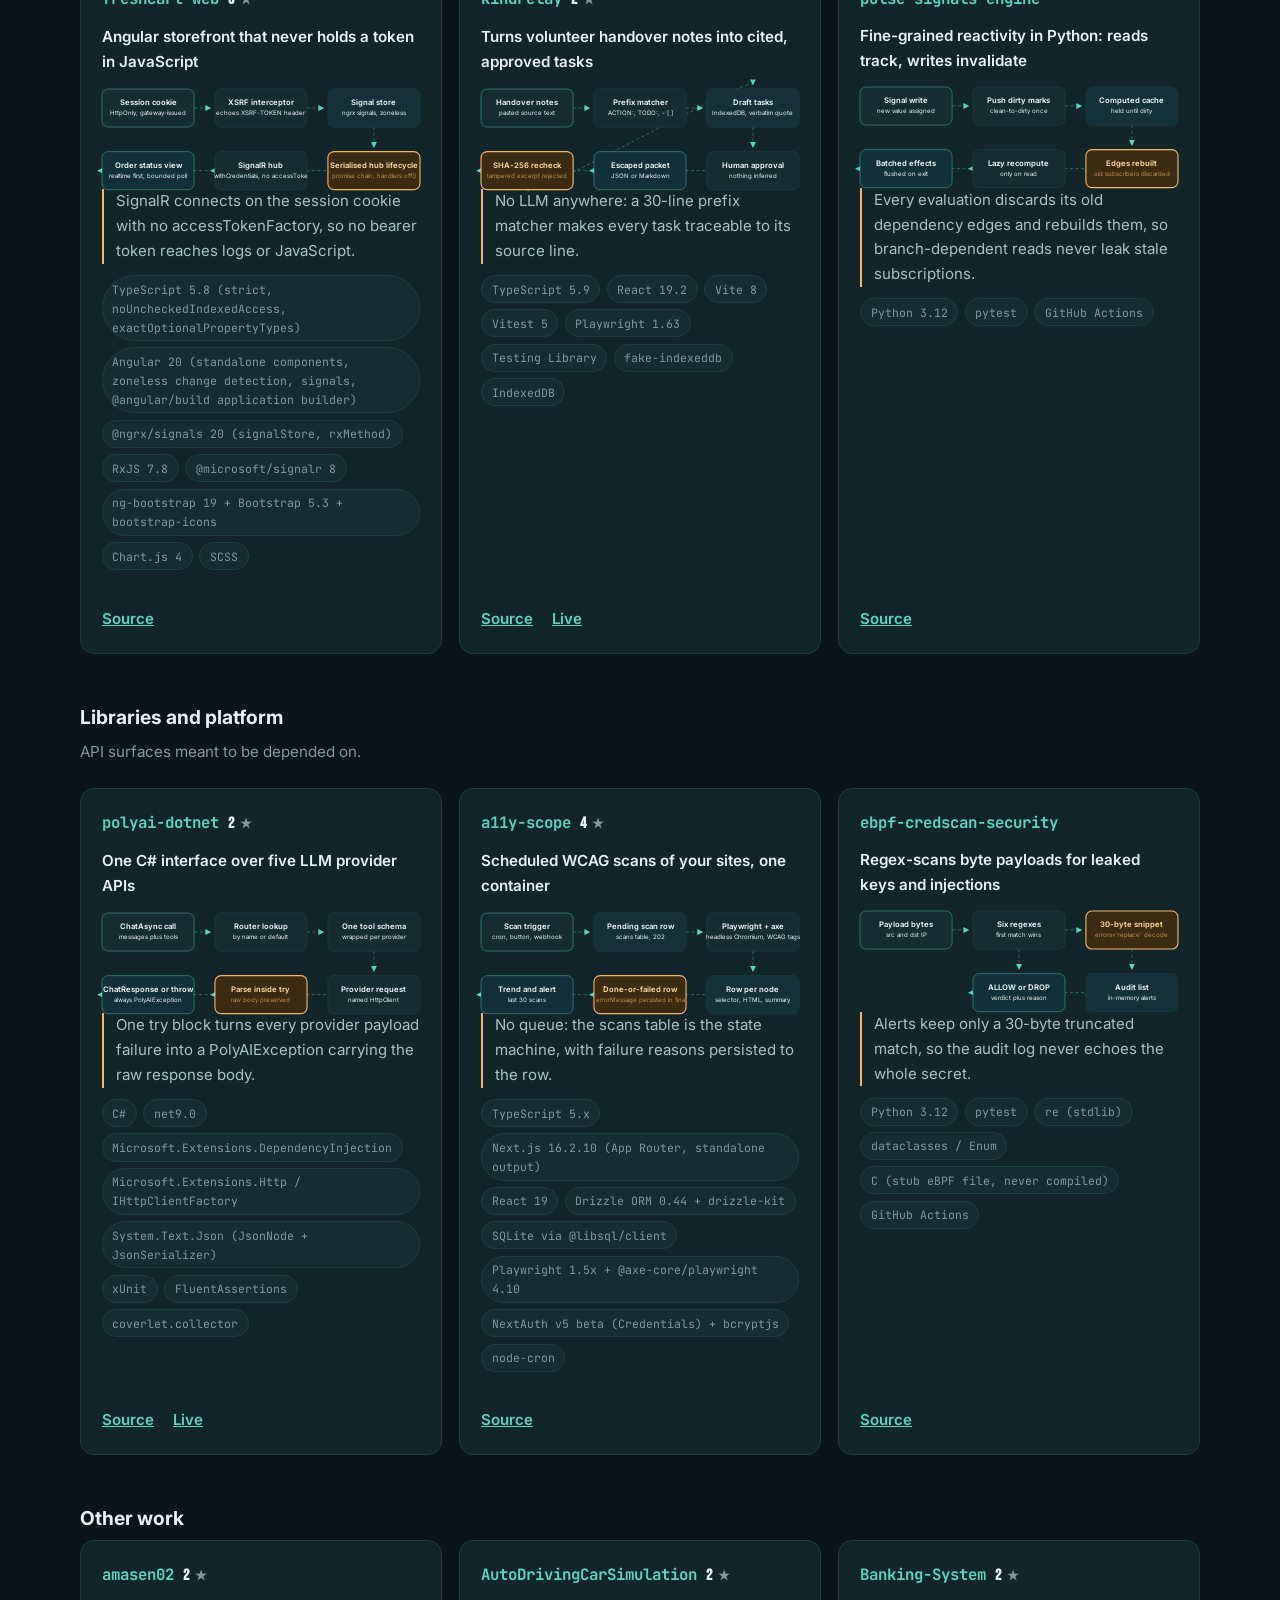
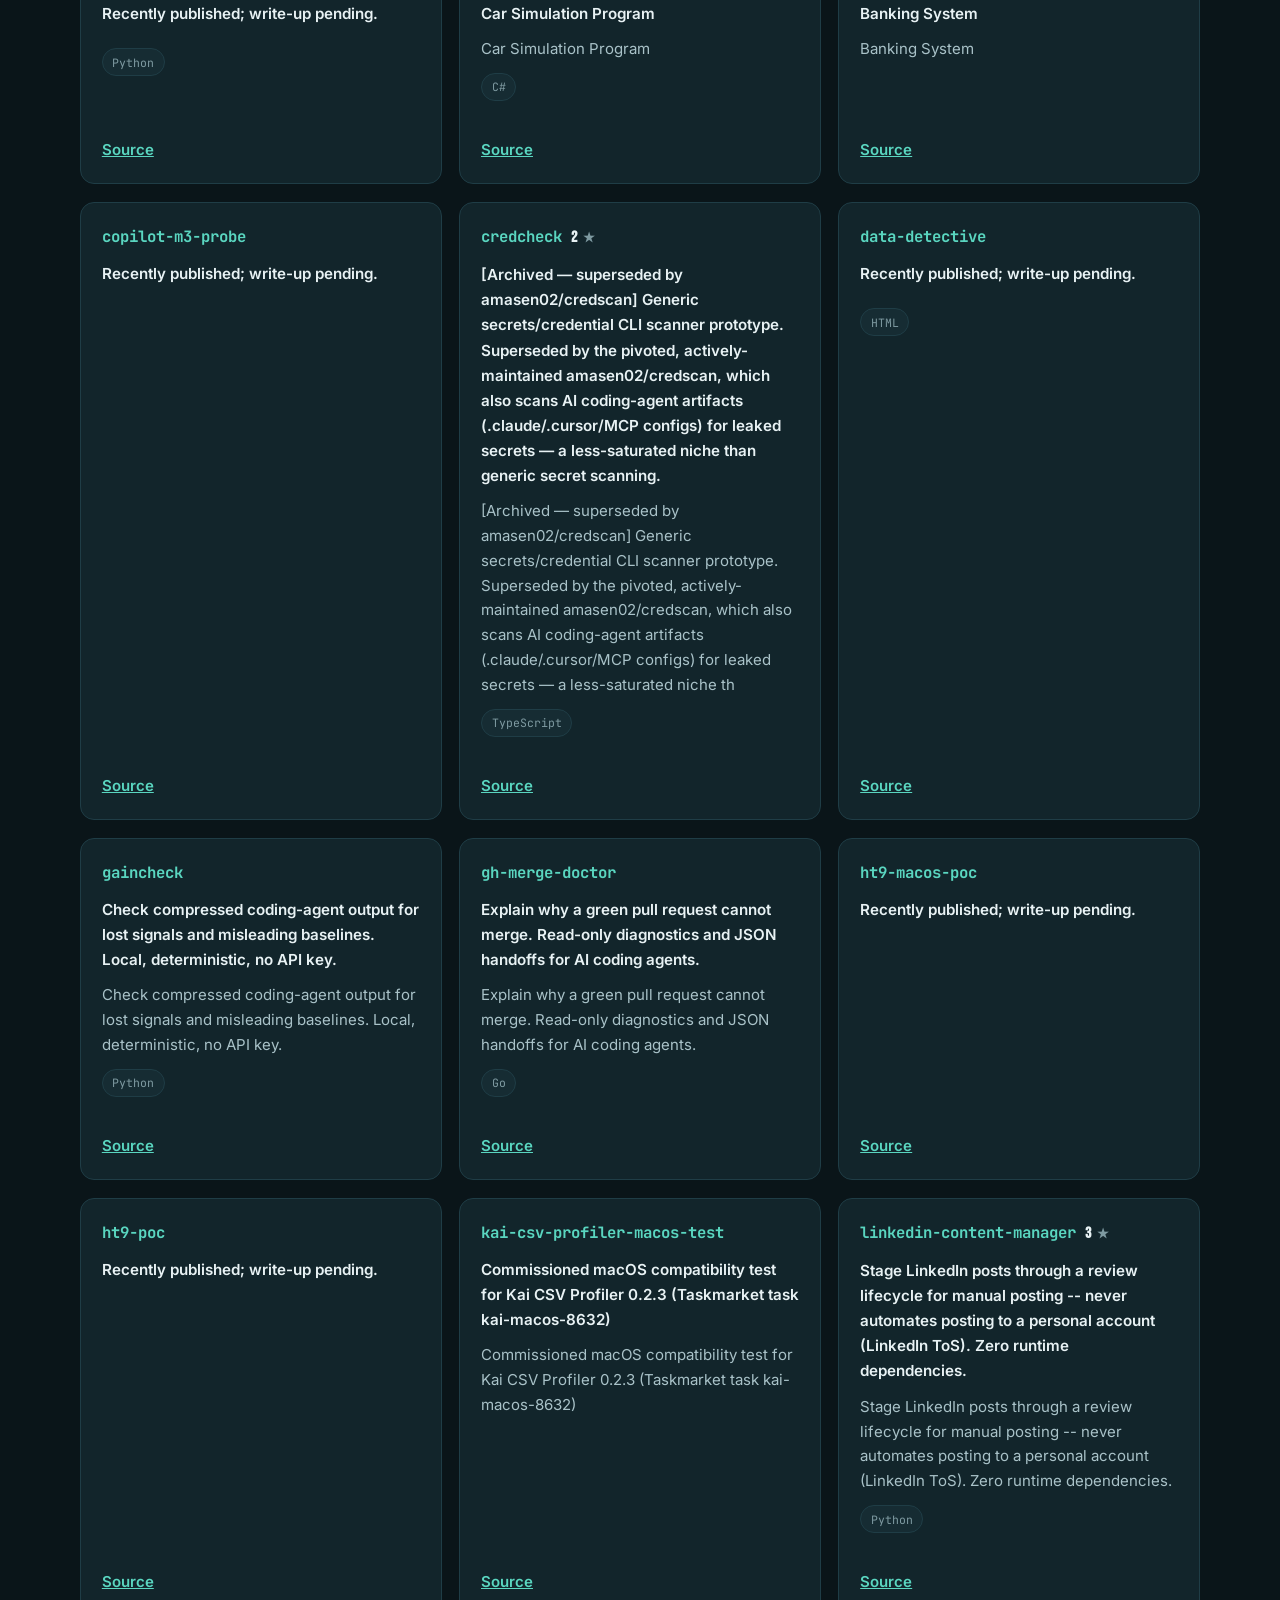
==== commit 11d85d29: "chore: refresh live figures from the GitHub API" ====
--- a/index.html
+++ b/index.html
@@ -34,7 +34,7 @@
     </p>
     <ul class="stats" aria-label="Summary of public work">
       <li><span class="stat-n">40</span> public projects</li>
-      <li><span class="stat-n">474</span> stars</li>
+      <li><span class="stat-n">476</span> stars</li>
       <li><span class="stat-n">20</span> merged upstream fixes</li>
       <li><span class="stat-n">43</span> external repos engaged</li>
     </ul>
@@ -84,7 +84,7 @@
         <header class="lead-head">
           <h3>freshcart-backend</h3>
           <p class="tagline">Twelve .NET 10 microservices, each in a different architecture, with race conditions proven by tests</p>
-          <p class="meta"><span class="stat"><span class="stat-n">260</span> stars</span><span class="lang">C#</span></p>
+          <p class="meta"><span class="stat"><span class="stat-n">263</span> stars</span><span class="lang">C#</span></p>
         </header>
         <p class="lede">Twelve .NET services move one order, exactly once</p>
         <div class="block"><h4>How it works</h4><div class="flow-wrap"><svg class="flow" viewBox="0 0 518 164" role="img" aria-label="Twelve .NET services move one order, exactly once" preserveAspectRatio="xMidYMid meet"><defs><marker id="fa" viewBox="0 0 10 10" refX="9" refY="5" markerWidth="6" markerHeight="6" orient="auto-start-reverse"><path d="M0,0 L10,5 L0,10 z" fill="currentColor"/></marker></defs><path class="flow-edge" d="M150,31.0 L177,31.0" marker-end="url(#fa)"/><path class="flow-edge" d="M334,31.0 L361,31.0" marker-end="url(#fa)"/><path class="flow-edge" d="M443.0,62 C443.0,84 443.0,76 443.0,95" marker-end="url(#fa)"/><path class="flow-edge" d="M518,133.0 L177,133.0" marker-end="url(#fa)"/><path class="flow-edge" d="M334,133.0 L-7,133.0" marker-end="url(#fa)"/><g class="flow-node n-in" transform="translate(0,0)"><rect width="150" height="62" rx="10"/><text class="fn-label" x="75.0" y="26">Browser cookie</text><text class="fn-sub" x="75.0" y="43">HttpOnly, SameSite=Strict</text></g><g class="flow-node n-proc" transform="translate(184,0)"><rect width="150" height="62" rx="10"/><text class="fn-label" x="75.0" y="26">Gateway mints JWT</text><text class="fn-sub" x="75.0" y="43">cached per auth_time</text></g><g class="flow-node n-guard" transform="translate(368,0)"><rect width="150" height="62" rx="10"/><text class="fn-label" x="75.0" y="26">Partial unique index</text><text class="fn-sub" x="75.0" y="43">OrderId, Version==1</text></g><g class="flow-node n-store" transform="translate(368,102)"><rect width="150" height="62" rx="10"/><text class="fn-label" x="75.0" y="26">Mongo event batch</text><text class="fn-sub" x="75.0" y="43">plus projection marker</text></g><g class="flow-node n-proc" transform="translate(184,102)"><rect width="150" height="62" rx="10"/><text class="fn-label" x="75.0" y="26">Outbox claim drain</text><text class="fn-sub" x="75.0" y="43">leased ClaimId per row</text></g><g class="flow-node n-out" transform="translate(0,102)"><rect width="150" height="62" rx="10"/><text class="fn-label" x="75.0" y="26">SQL read model</text><text class="fn-sub" x="75.0" y="43">inbox row in-transaction</text></g></svg><p class="flow-punch">A second concurrent initiate for the same order fails on a unique index in the event store.</p></div></div>
@@ -123,7 +123,7 @@
         <header class="lead-head">
           <h3>dupesweep</h3>
           <p class="tagline">Duplicate-file CLI: size → 64KB-hash → full-SHA256 funnel with reversible quarantine and restore</p>
-          <p class="meta"><span class="stat"><span class="stat-n">50</span> stars</span><span class="lang">C#</span></p>
+          <p class="meta"><span class="stat"><span class="stat-n">49</span> stars</span><span class="lang">C#</span></p>
         </header>
         <p class="lede">Finds byte-identical duplicates and quarantines them reversibly</p>
         <div class="block"><h4>How it works</h4><div class="flow-wrap"><svg class="flow" viewBox="0 0 518 164" role="img" aria-label="Finds byte-identical duplicates and quarantines them reversibly" preserveAspectRatio="xMidYMid meet"><defs><marker id="fa" viewBox="0 0 10 10" refX="9" refY="5" markerWidth="6" markerHeight="6" orient="auto-start-reverse"><path d="M0,0 L10,5 L0,10 z" fill="currentColor"/></marker></defs><path class="flow-edge" d="M150,31.0 L177,31.0" marker-end="url(#fa)"/><path class="flow-edge" d="M334,31.0 L361,31.0" marker-end="url(#fa)"/><path class="flow-edge" d="M443.0,62 C443.0,84 443.0,76 443.0,95" marker-end="url(#fa)"/><path class="flow-edge" d="M518,133.0 L177,133.0" marker-end="url(#fa)"/><path class="flow-edge" d="M334,133.0 L-7,133.0" marker-end="url(#fa)"/><g class="flow-node n-in" transform="translate(0,0)"><rect width="150" height="62" rx="10"/><text class="fn-label" x="75.0" y="26">Directory roots</text><text class="fn-sub" x="75.0" y="43">one or more</text></g><g class="flow-node n-proc" transform="translate(184,0)"><rect width="150" height="62" rx="10"/><text class="fn-label" x="75.0" y="26">Group by size</text><text class="fn-sub" x="75.0" y="43">no bytes read</text></g><g class="flow-node n-proc" transform="translate(368,0)"><rect width="150" height="62" rx="10"/><text class="fn-label" x="75.0" y="26">First 64KB hash</text><text class="fn-sub" x="75.0" y="43">SHA-256, parallel</text></g><g class="flow-node n-proc" transform="translate(368,102)"><rect width="150" height="62" rx="10"/><text class="fn-label" x="75.0" y="26">Full SHA-256</text><text class="fn-sub" x="75.0" y="43">survivors only</text></g><g class="flow-node n-store" transform="translate(184,102)"><rect width="150" height="62" rx="10"/><text class="fn-label" x="75.0" y="26">Quarantine move</text><text class="fn-sub" x="75.0" y="43">writes manifest.json</text></g><g class="flow-node n-guard" transform="translate(0,102)"><rect width="150" height="62" rx="10"/><text class="fn-label" x="75.0" y="26">Restore never overwrites</text><text class="fn-sub" x="75.0" y="43">skips occupied path</text></g></svg><p class="flow-punch">Parallel hashing writes into a pre-allocated array by index, so scan order and --keep first stay deterministic.</p></div></div>
@@ -218,7 +218,7 @@
         <p class="theme-blurb">Correctness under concurrency, proven by tests rather than asserted in a README.</p>
         <div class="grid">
         <article class="card" data-theme-card>
-          <h4>freshcart-backend <span class="stat"><span class="stat-n">260</span>&#9733;</span></h4>
+          <h4>freshcart-backend <span class="stat"><span class="stat-n">263</span>&#9733;</span></h4>
           <p class="tagline">Twelve .NET services move one order, exactly once</p>
           <div class="flow-wrap"><svg class="flow" viewBox="0 0 518 164" role="img" aria-label="Twelve .NET services move one order, exactly once" preserveAspectRatio="xMidYMid meet"><defs><marker id="fa" viewBox="0 0 10 10" refX="9" refY="5" markerWidth="6" markerHeight="6" orient="auto-start-reverse"><path d="M0,0 L10,5 L0,10 z" fill="currentColor"/></marker></defs><path class="flow-edge" d="M150,31.0 L177,31.0" marker-end="url(#fa)"/><path class="flow-edge" d="M334,31.0 L361,31.0" marker-end="url(#fa)"/><path class="flow-edge" d="M443.0,62 C443.0,84 443.0,76 443.0,95" marker-end="url(#fa)"/><path class="flow-edge" d="M518,133.0 L177,133.0" marker-end="url(#fa)"/><path class="flow-edge" d="M334,133.0 L-7,133.0" marker-end="url(#fa)"/><g class="flow-node n-in" transform="translate(0,0)"><rect width="150" height="62" rx="10"/><text class="fn-label" x="75.0" y="26">Browser cookie</text><text class="fn-sub" x="75.0" y="43">HttpOnly, SameSite=Strict</text></g><g class="flow-node n-proc" transform="translate(184,0)"><rect width="150" height="62" rx="10"/><text class="fn-label" x="75.0" y="26">Gateway mints JWT</text><text class="fn-sub" x="75.0" y="43">cached per auth_time</text></g><g class="flow-node n-guard" transform="translate(368,0)"><rect width="150" height="62" rx="10"/><text class="fn-label" x="75.0" y="26">Partial unique index</text><text class="fn-sub" x="75.0" y="43">OrderId, Version==1</text></g><g class="flow-node n-store" transform="translate(368,102)"><rect width="150" height="62" rx="10"/><text class="fn-label" x="75.0" y="26">Mongo event batch</text><text class="fn-sub" x="75.0" y="43">plus projection marker</text></g><g class="flow-node n-proc" transform="translate(184,102)"><rect width="150" height="62" rx="10"/><text class="fn-label" x="75.0" y="26">Outbox claim drain</text><text class="fn-sub" x="75.0" y="43">leased ClaimId per row</text></g><g class="flow-node n-out" transform="translate(0,102)"><rect width="150" height="62" rx="10"/><text class="fn-label" x="75.0" y="26">SQL read model</text><text class="fn-sub" x="75.0" y="43">inbox row in-transaction</text></g></svg><p class="flow-punch">A second concurrent initiate for the same order fails on a unique index in the event store.</p></div>
           
@@ -247,7 +247,7 @@
         <p class="theme-blurb">Command-line tools where the real work is data integrity and not losing anyone&#x27;s files.</p>
         <div class="grid">
         <article class="card" data-theme-card>
-          <h4>dupesweep <span class="stat"><span class="stat-n">50</span>&#9733;</span></h4>
+          <h4>dupesweep <span class="stat"><span class="stat-n">49</span>&#9733;</span></h4>
           <p class="tagline">Finds byte-identical duplicates and quarantines them reversibly</p>
           <div class="flow-wrap"><svg class="flow" viewBox="0 0 518 164" role="img" aria-label="Finds byte-identical duplicates and quarantines them reversibly" preserveAspectRatio="xMidYMid meet"><defs><marker id="fa" viewBox="0 0 10 10" refX="9" refY="5" markerWidth="6" markerHeight="6" orient="auto-start-reverse"><path d="M0,0 L10,5 L0,10 z" fill="currentColor"/></marker></defs><path class="flow-edge" d="M150,31.0 L177,31.0" marker-end="url(#fa)"/><path class="flow-edge" d="M334,31.0 L361,31.0" marker-end="url(#fa)"/><path class="flow-edge" d="M443.0,62 C443.0,84 443.0,76 443.0,95" marker-end="url(#fa)"/><path class="flow-edge" d="M518,133.0 L177,133.0" marker-end="url(#fa)"/><path class="flow-edge" d="M334,133.0 L-7,133.0" marker-end="url(#fa)"/><g class="flow-node n-in" transform="translate(0,0)"><rect width="150" height="62" rx="10"/><text class="fn-label" x="75.0" y="26">Directory roots</text><text class="fn-sub" x="75.0" y="43">one or more</text></g><g class="flow-node n-proc" transform="translate(184,0)"><rect width="150" height="62" rx="10"/><text class="fn-label" x="75.0" y="26">Group by size</text><text class="fn-sub" x="75.0" y="43">no bytes read</text></g><g class="flow-node n-proc" transform="translate(368,0)"><rect width="150" height="62" rx="10"/><text class="fn-label" x="75.0" y="26">First 64KB hash</text><text class="fn-sub" x="75.0" y="43">SHA-256, parallel</text></g><g class="flow-node n-proc" transform="translate(368,102)"><rect width="150" height="62" rx="10"/><text class="fn-label" x="75.0" y="26">Full SHA-256</text><text class="fn-sub" x="75.0" y="43">survivors only</text></g><g class="flow-node n-store" transform="translate(184,102)"><rect width="150" height="62" rx="10"/><text class="fn-label" x="75.0" y="26">Quarantine move</text><text class="fn-sub" x="75.0" y="43">writes manifest.json</text></g><g class="flow-node n-guard" transform="translate(0,102)"><rect width="150" height="62" rx="10"/><text class="fn-label" x="75.0" y="26">Restore never overwrites</text><text class="fn-sub" x="75.0" y="43">skips occupied path</text></g></svg><p class="flow-punch">Parallel hashing writes into a pre-allocated array by index, so scan order and --keep first stay deterministic.</p></div>
           
@@ -575,7 +575,7 @@
     </p>
     <p class="fine">
       Every figure on this page is read from the GitHub API and every project description from
-      the repository it describes. Figures last refreshed <time datetime="2026-11-23">2026-11-23</time>;
+      the repository it describes. Figures last refreshed <time datetime="2026-11-24">2026-11-24</time>;
       a scheduled job re-reads them daily, so the counts here track the accounts rather than a
       snapshot taken once.
     </p>
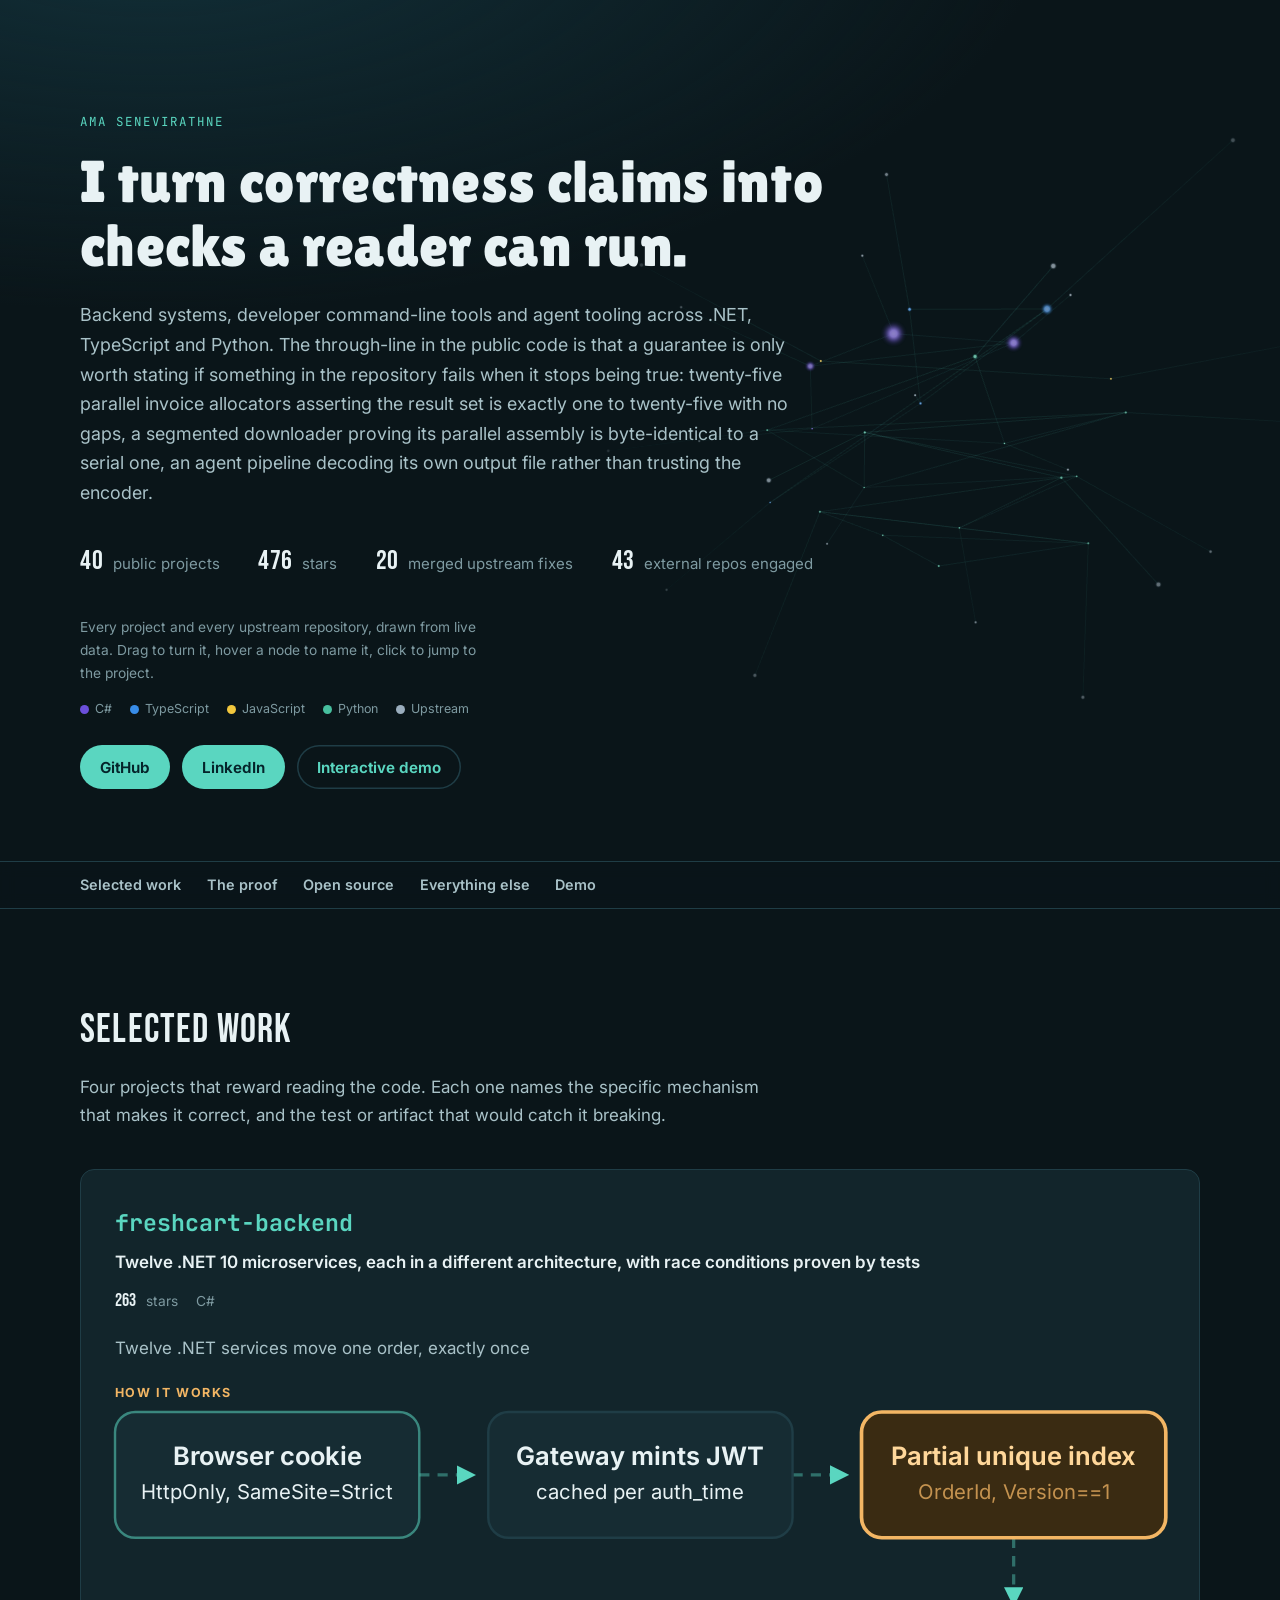
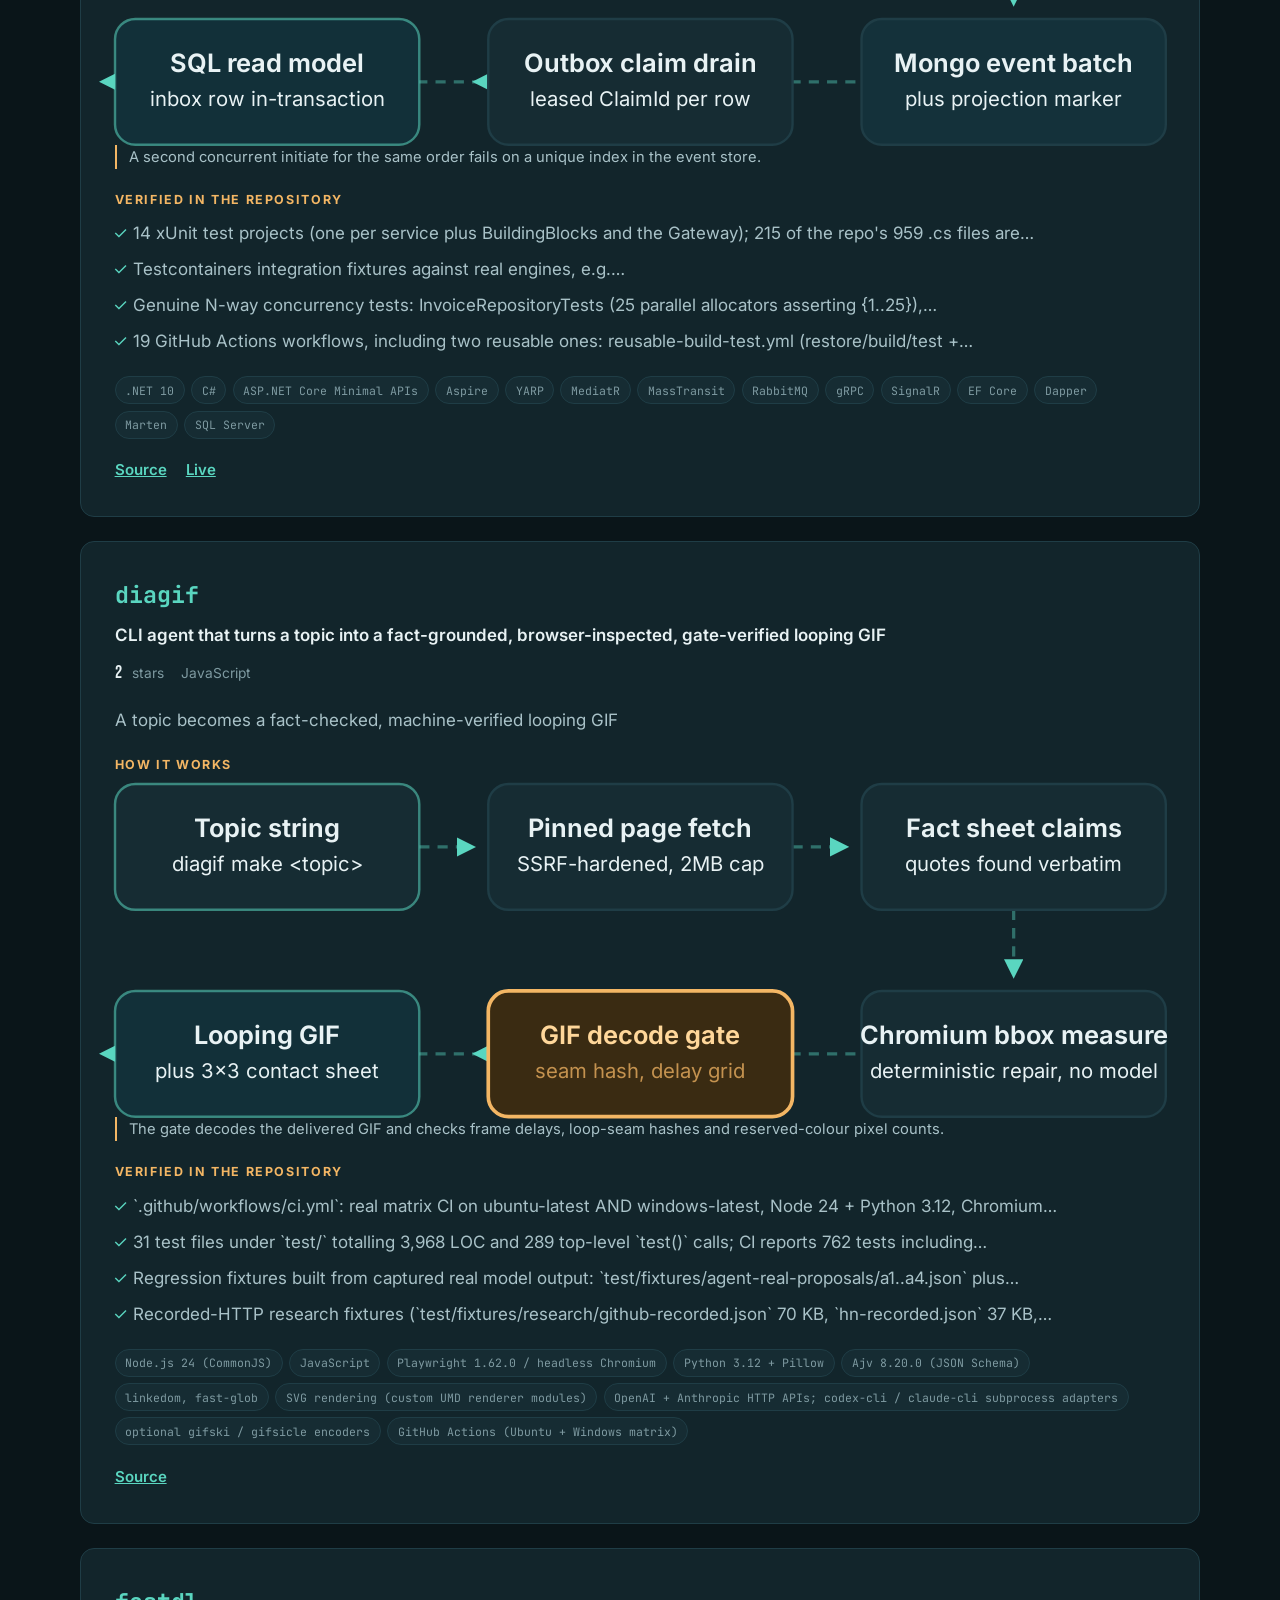
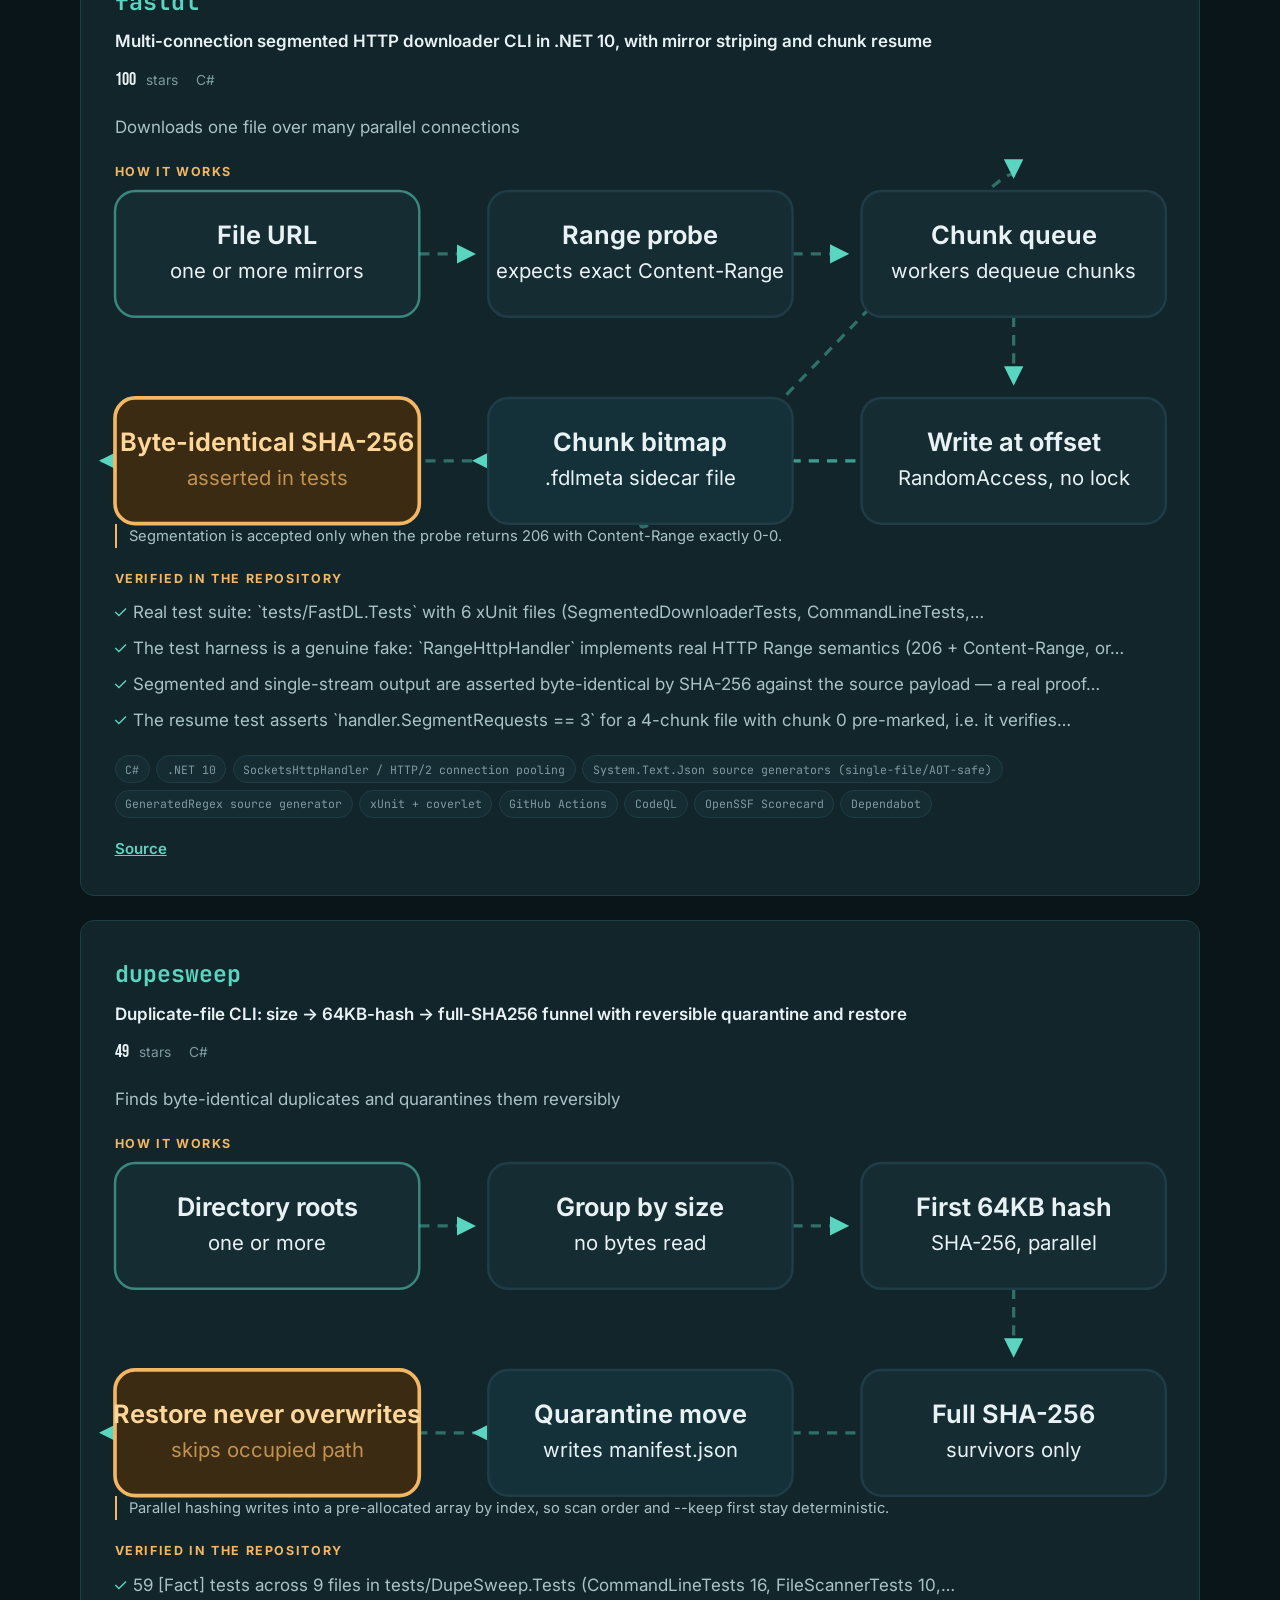
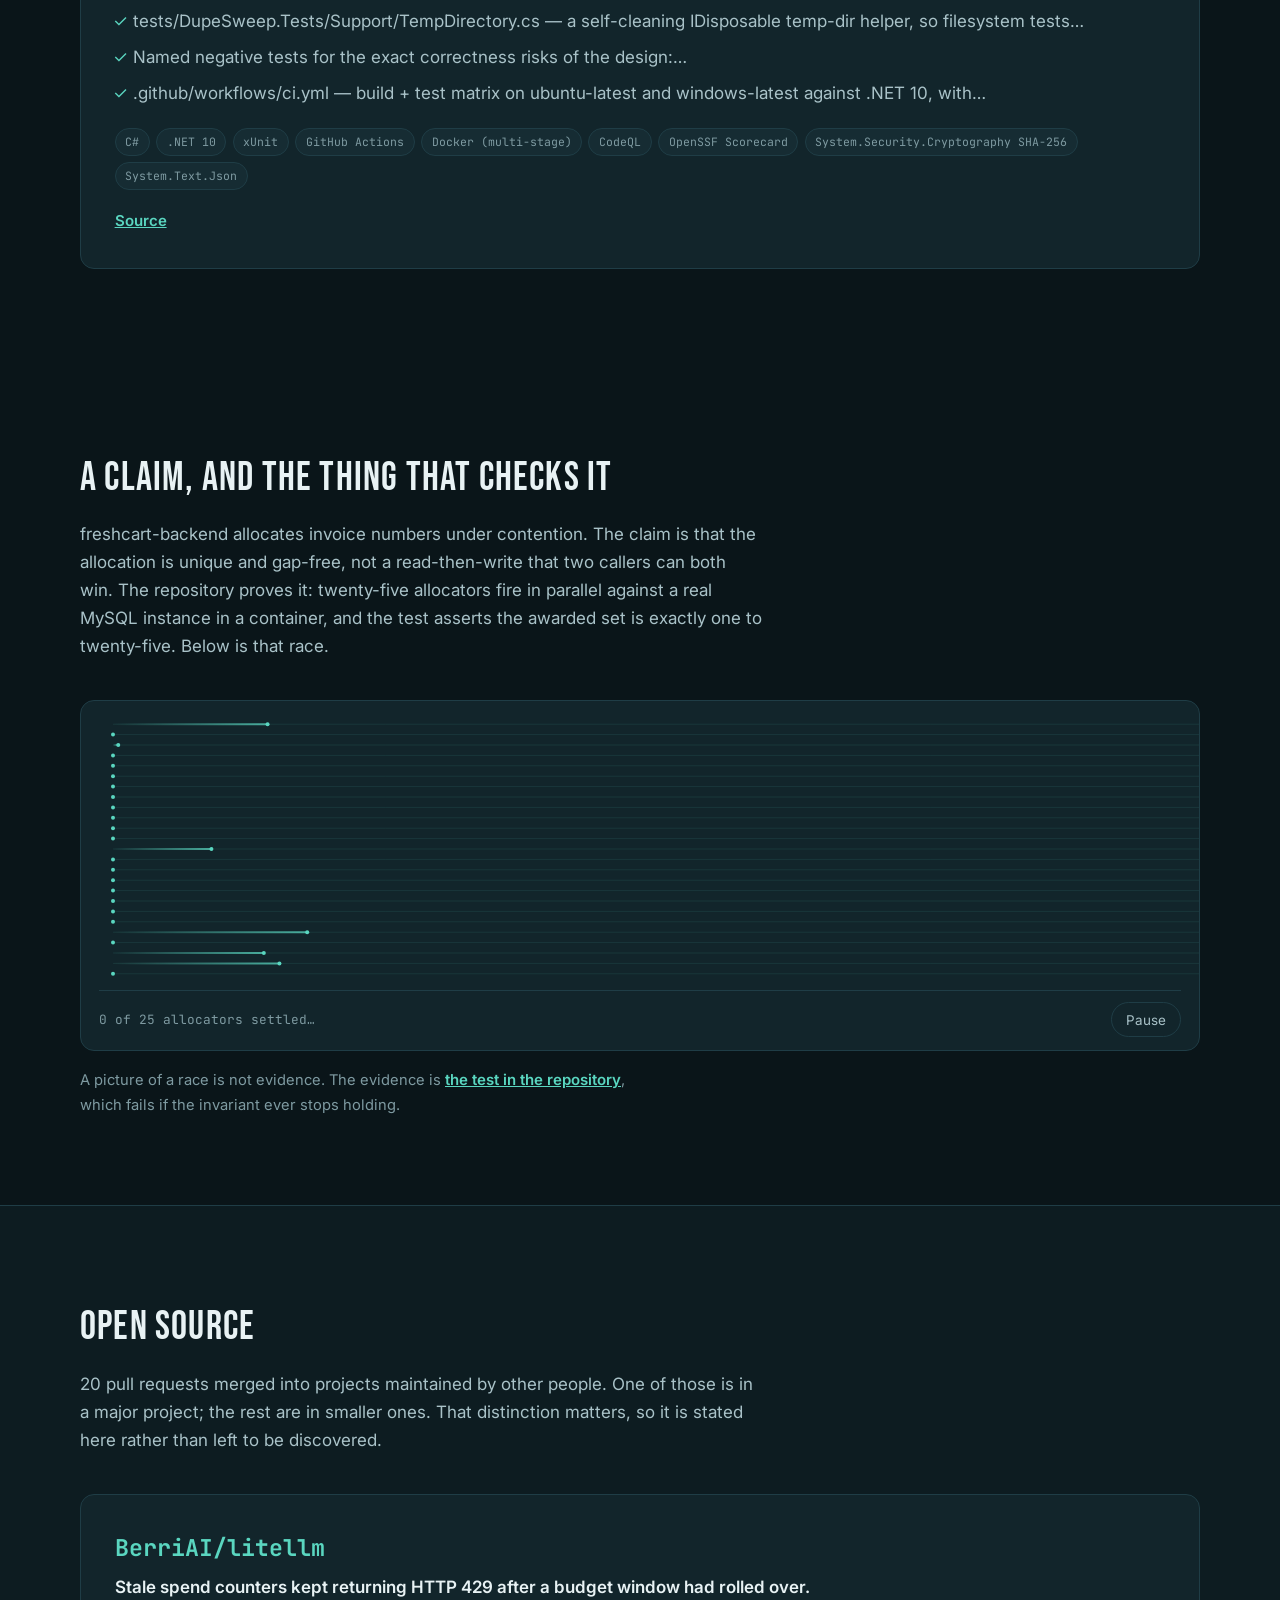
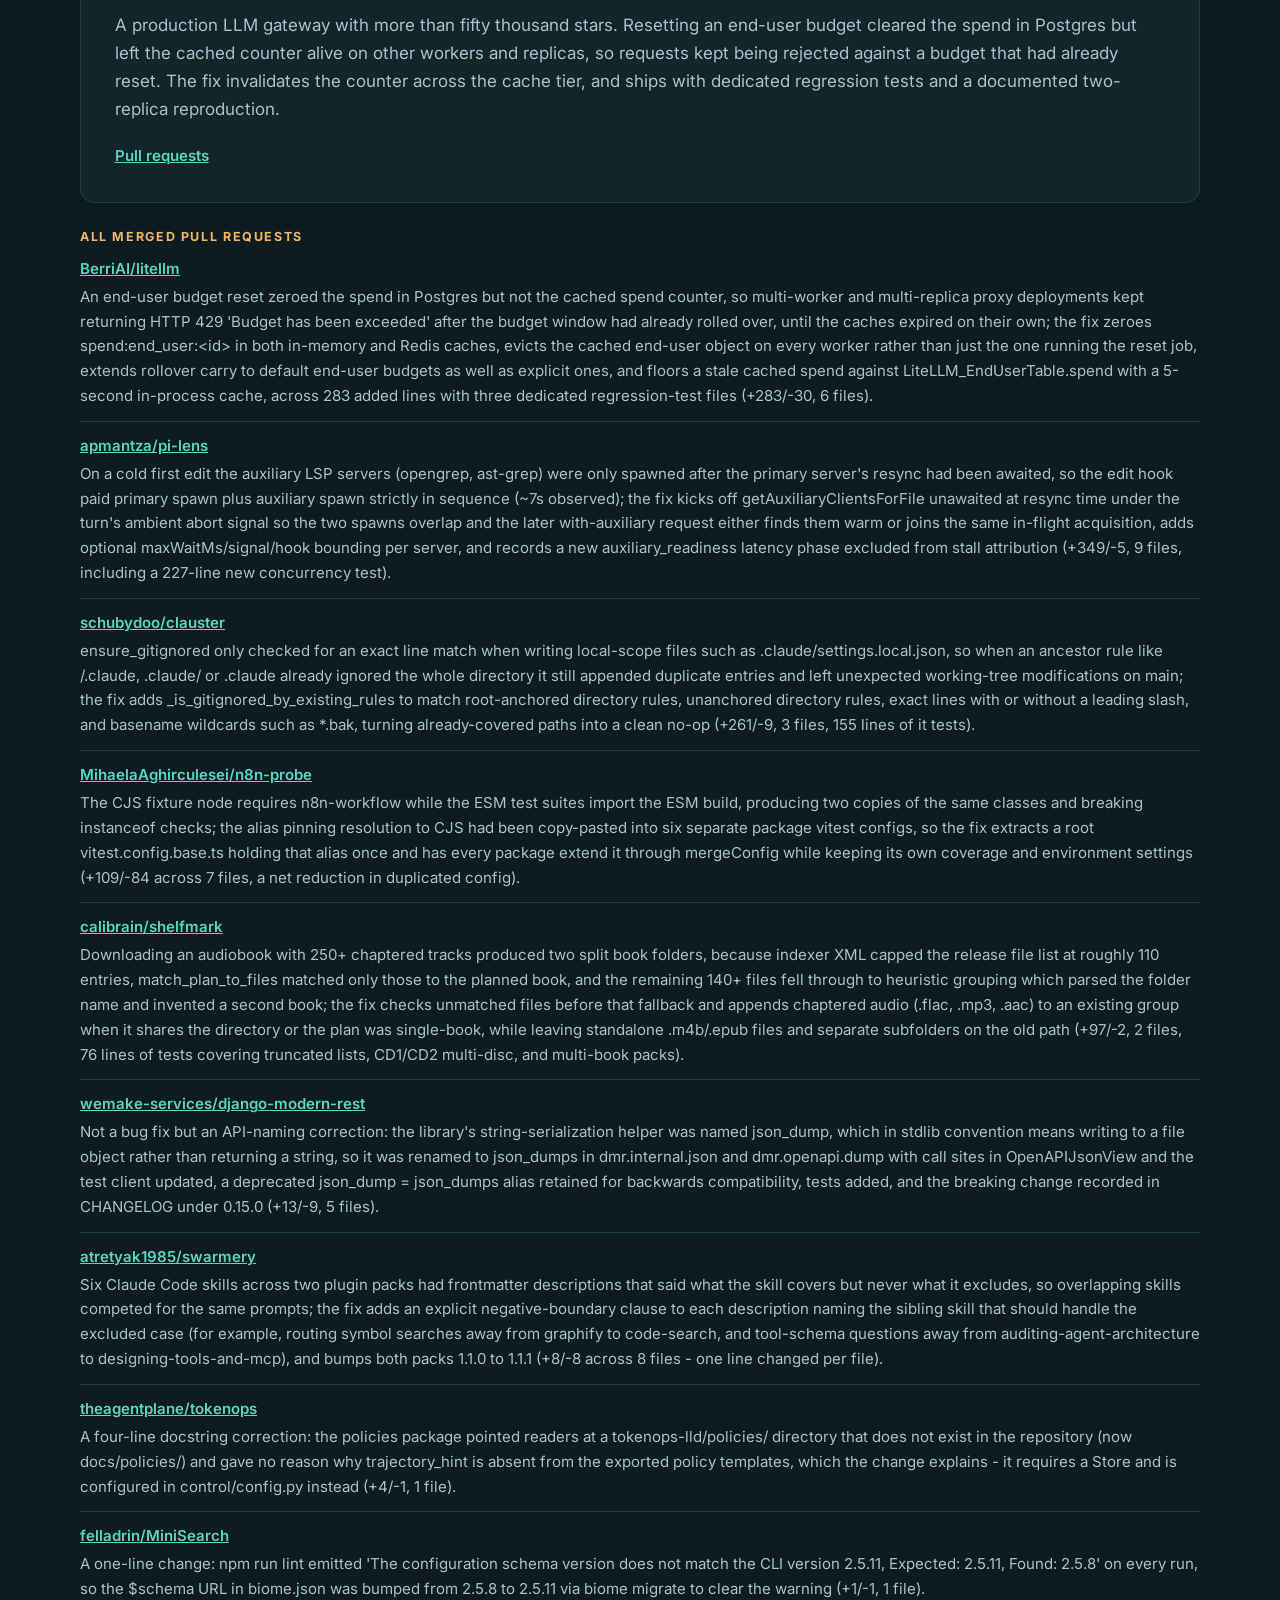
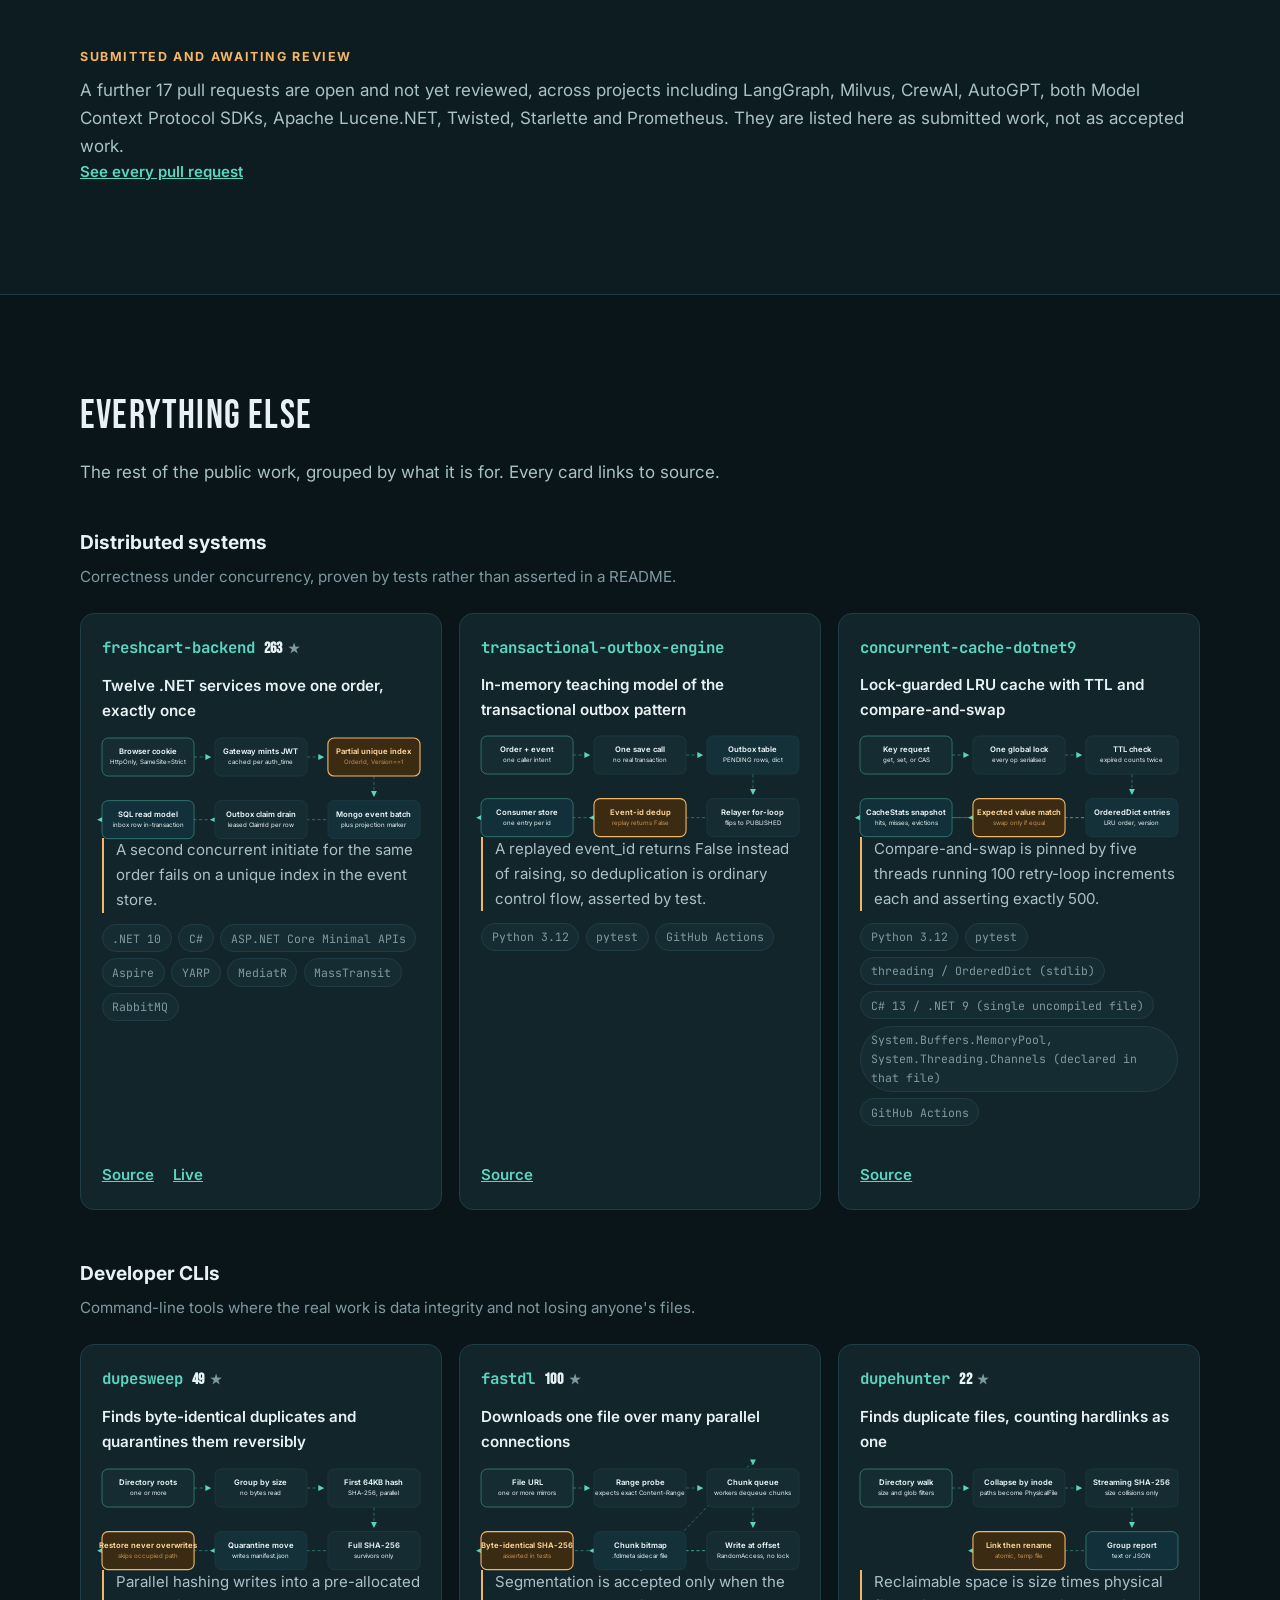
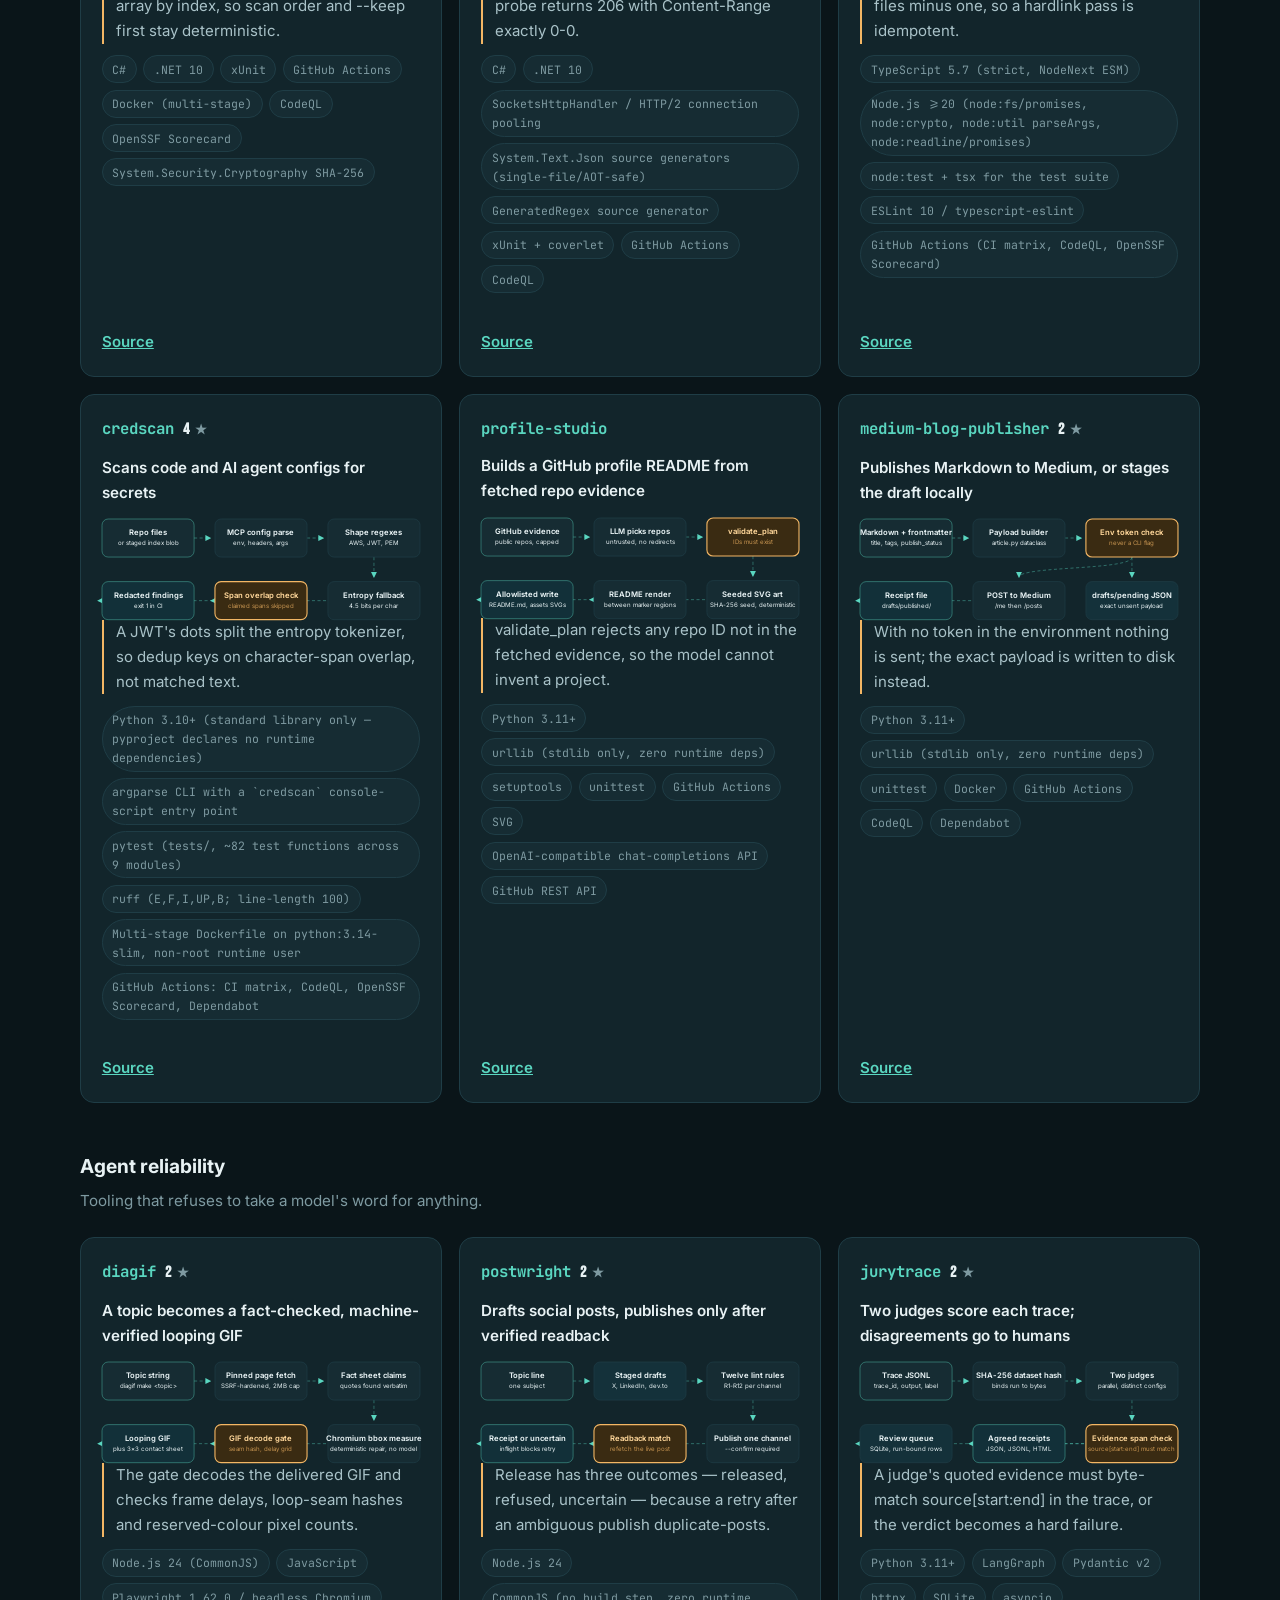
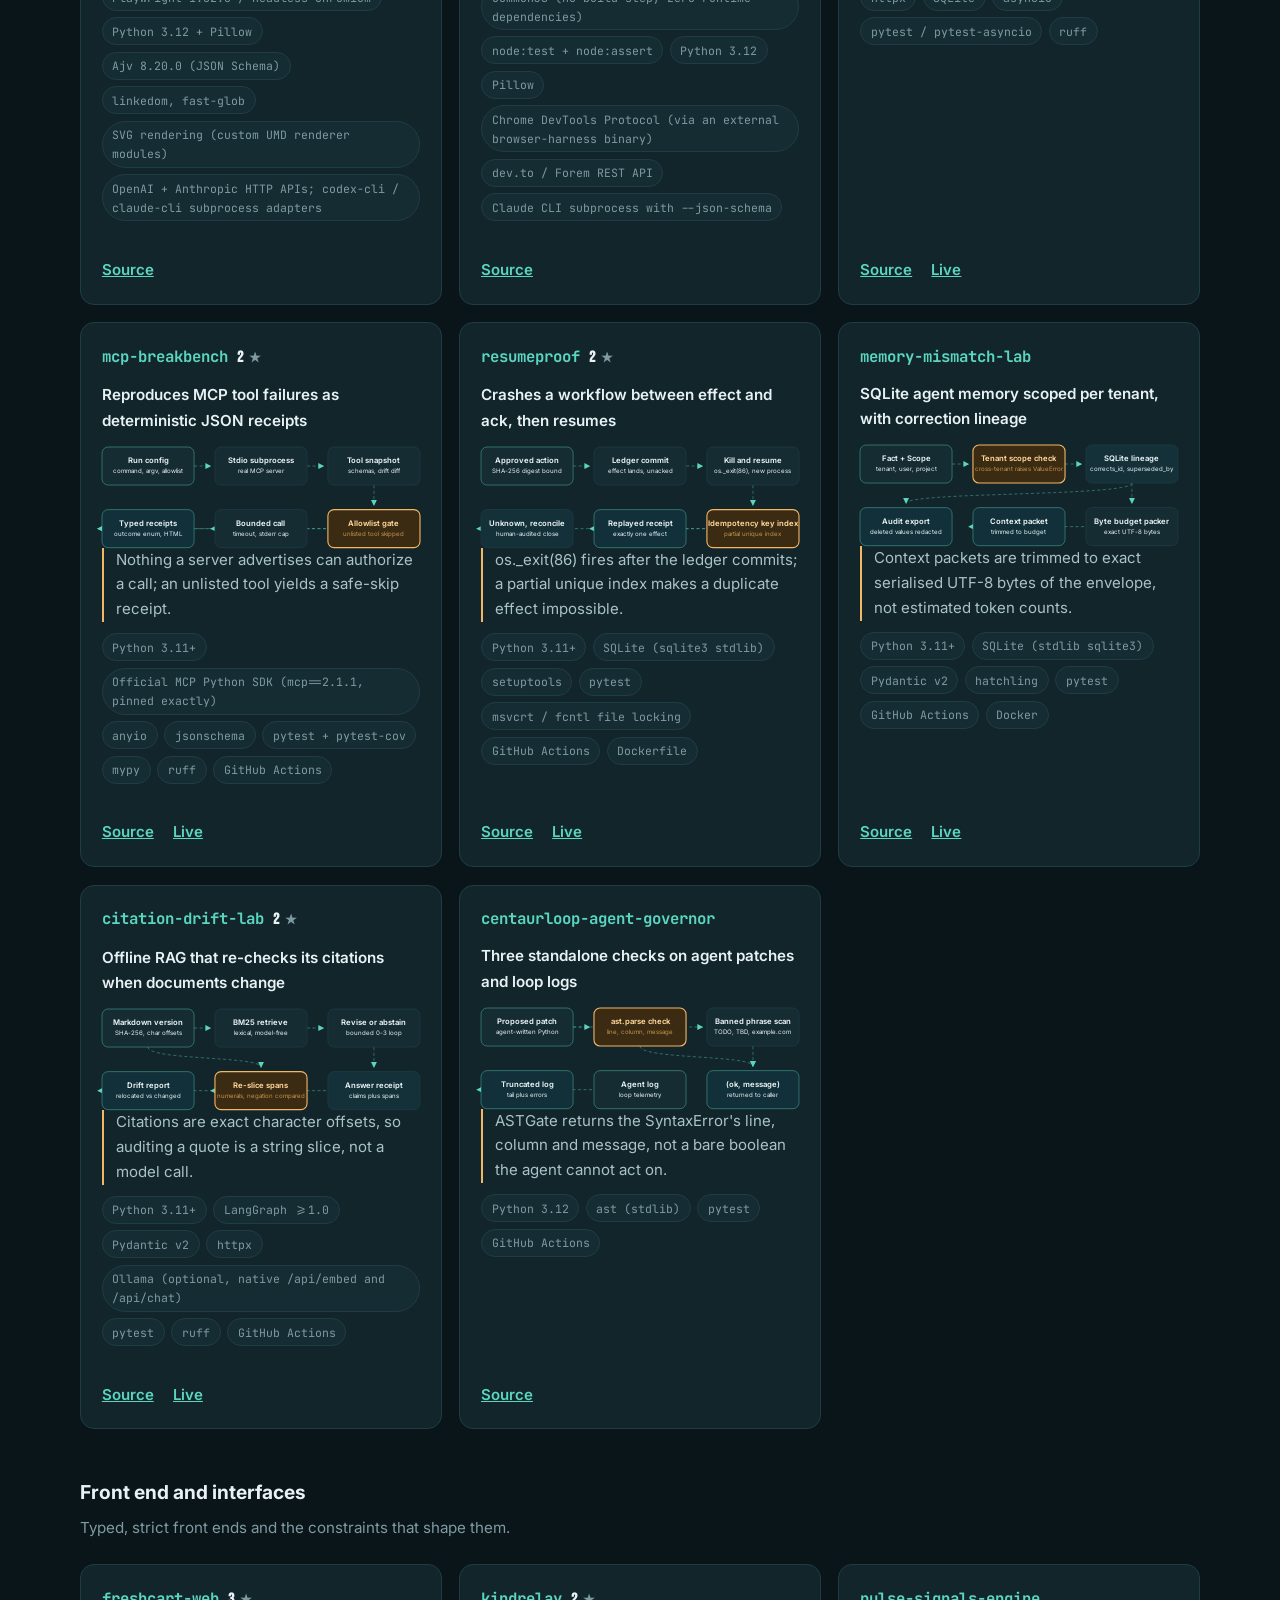
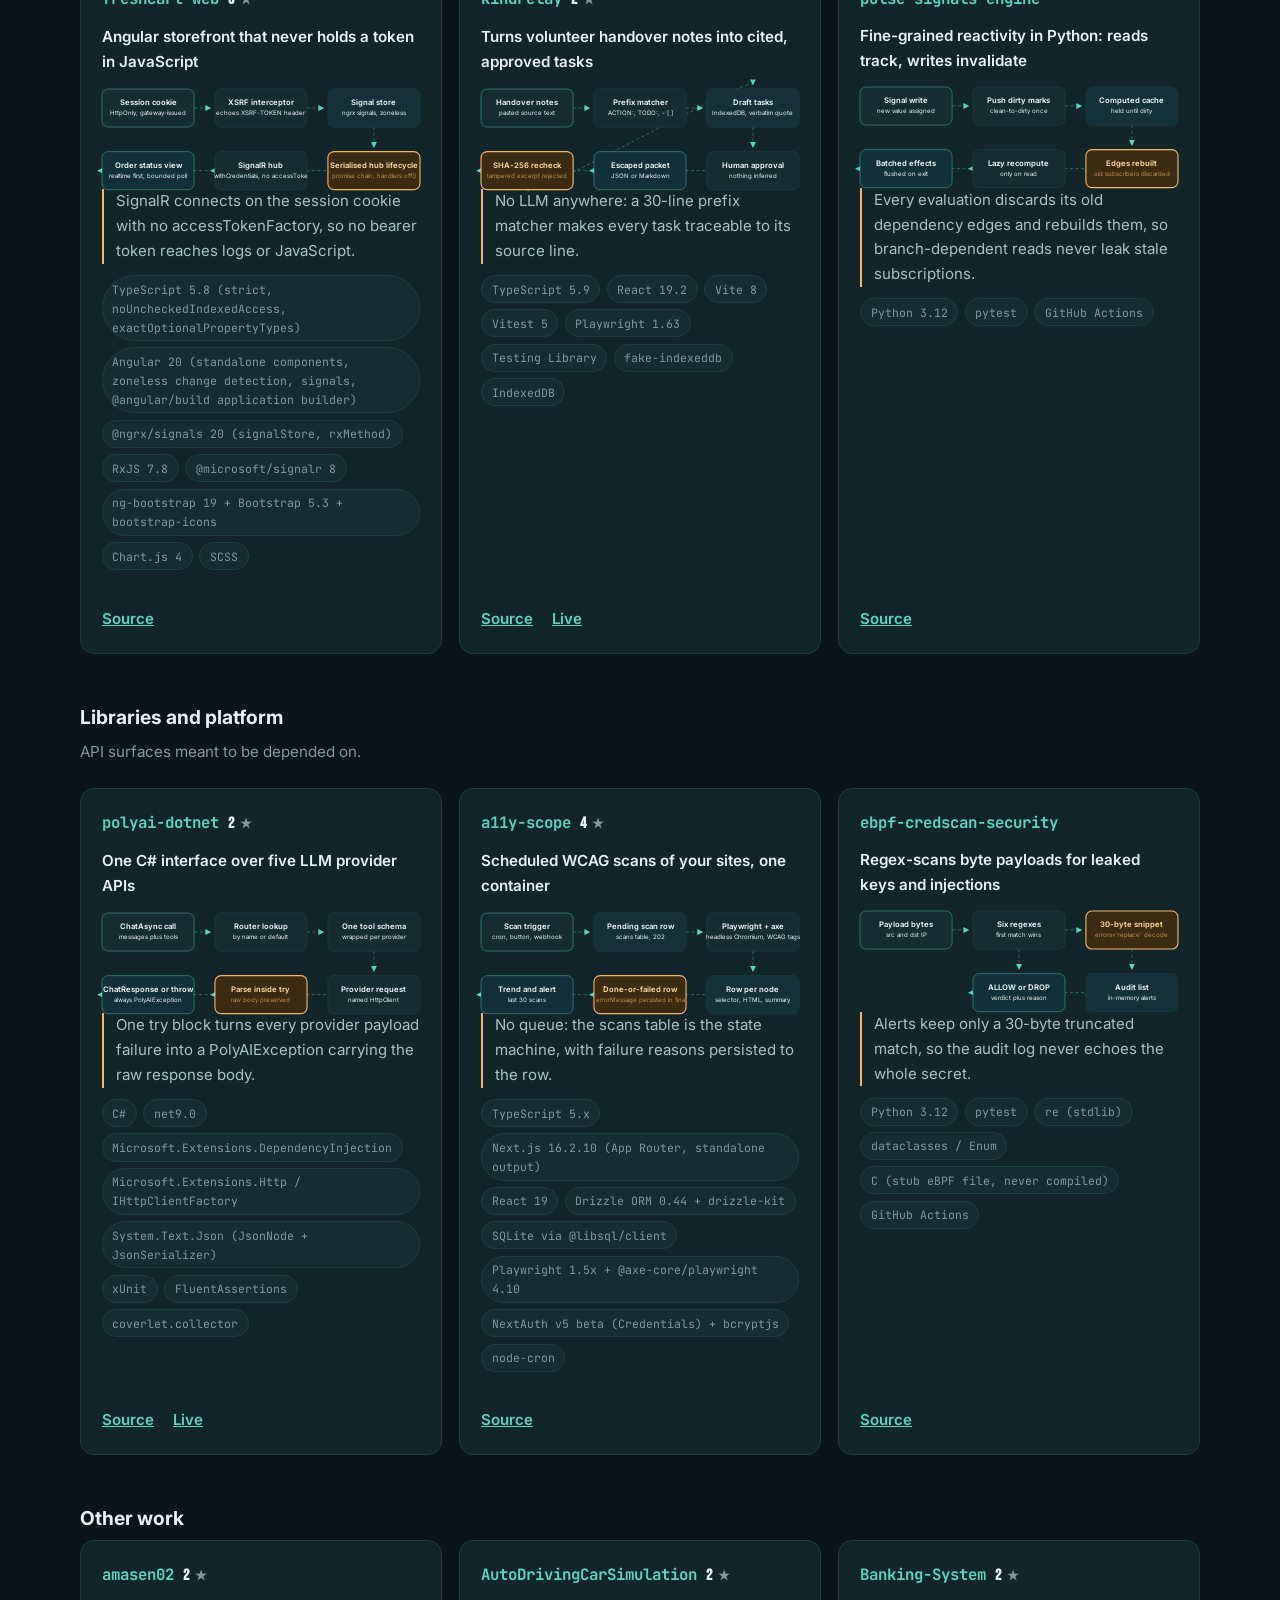
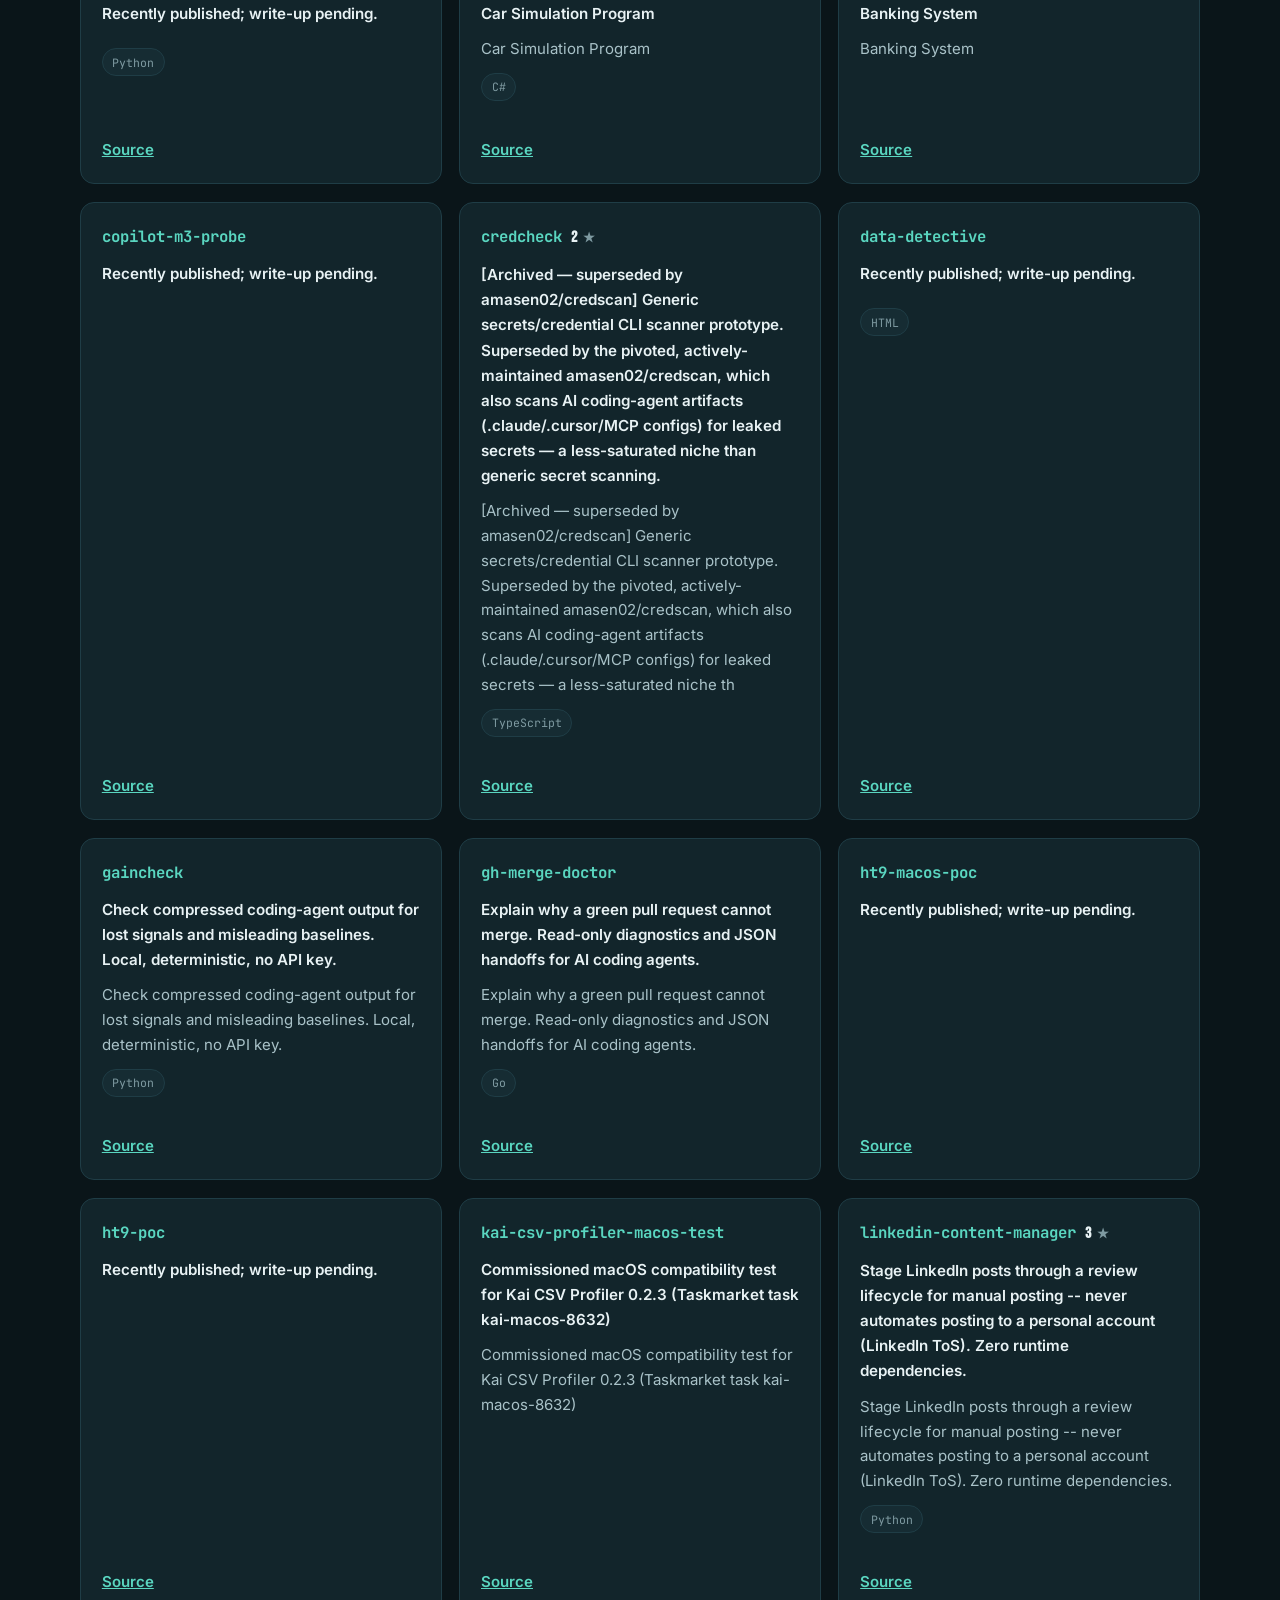
==== commit 421e9aa4: "chore: refresh live figures from the GitHub API" ====
--- a/index.html
+++ b/index.html
@@ -575,7 +575,7 @@
     </p>
     <p class="fine">
       Every figure on this page is read from the GitHub API and every project description from
-      the repository it describes. Figures last refreshed <time datetime="2026-11-24">2026-11-24</time>;
+      the repository it describes. Figures last refreshed <time datetime="2026-11-25">2026-11-25</time>;
       a scheduled job re-reads them daily, so the counts here track the accounts rather than a
       snapshot taken once.
     </p>
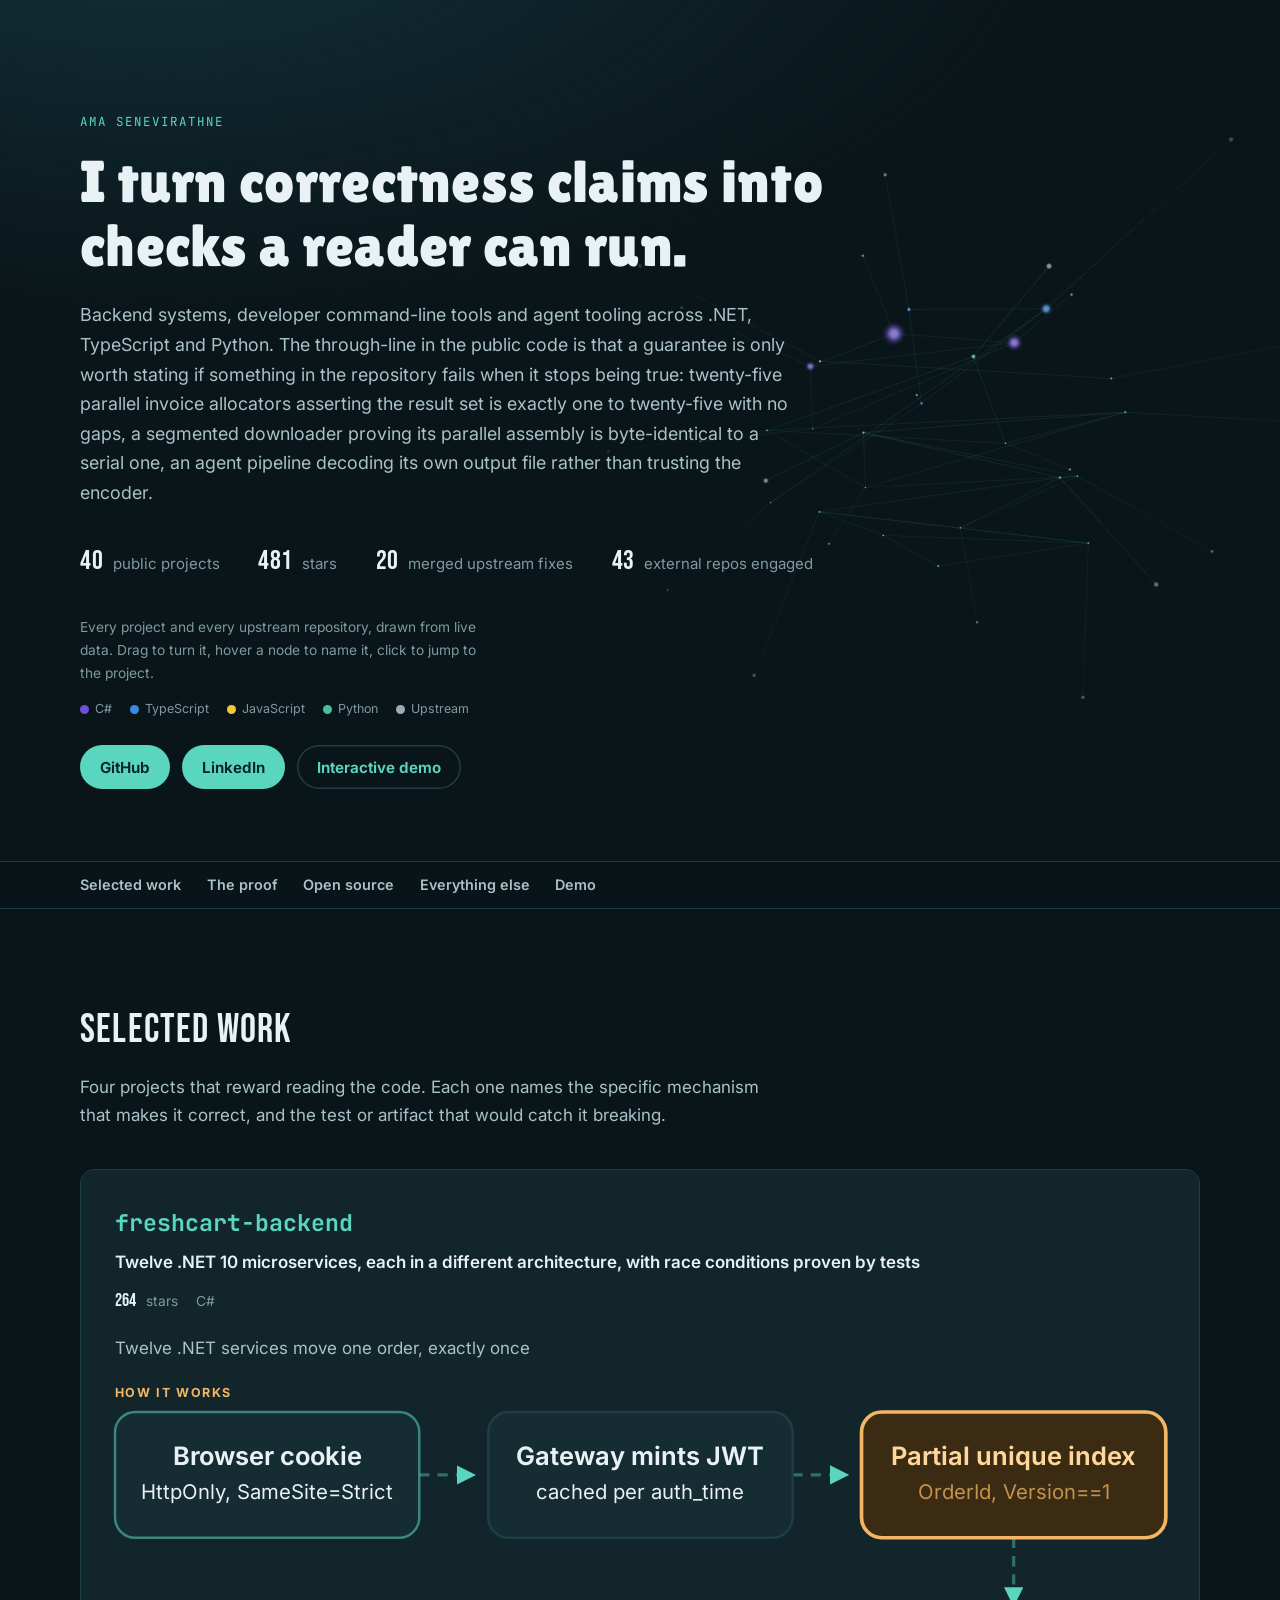
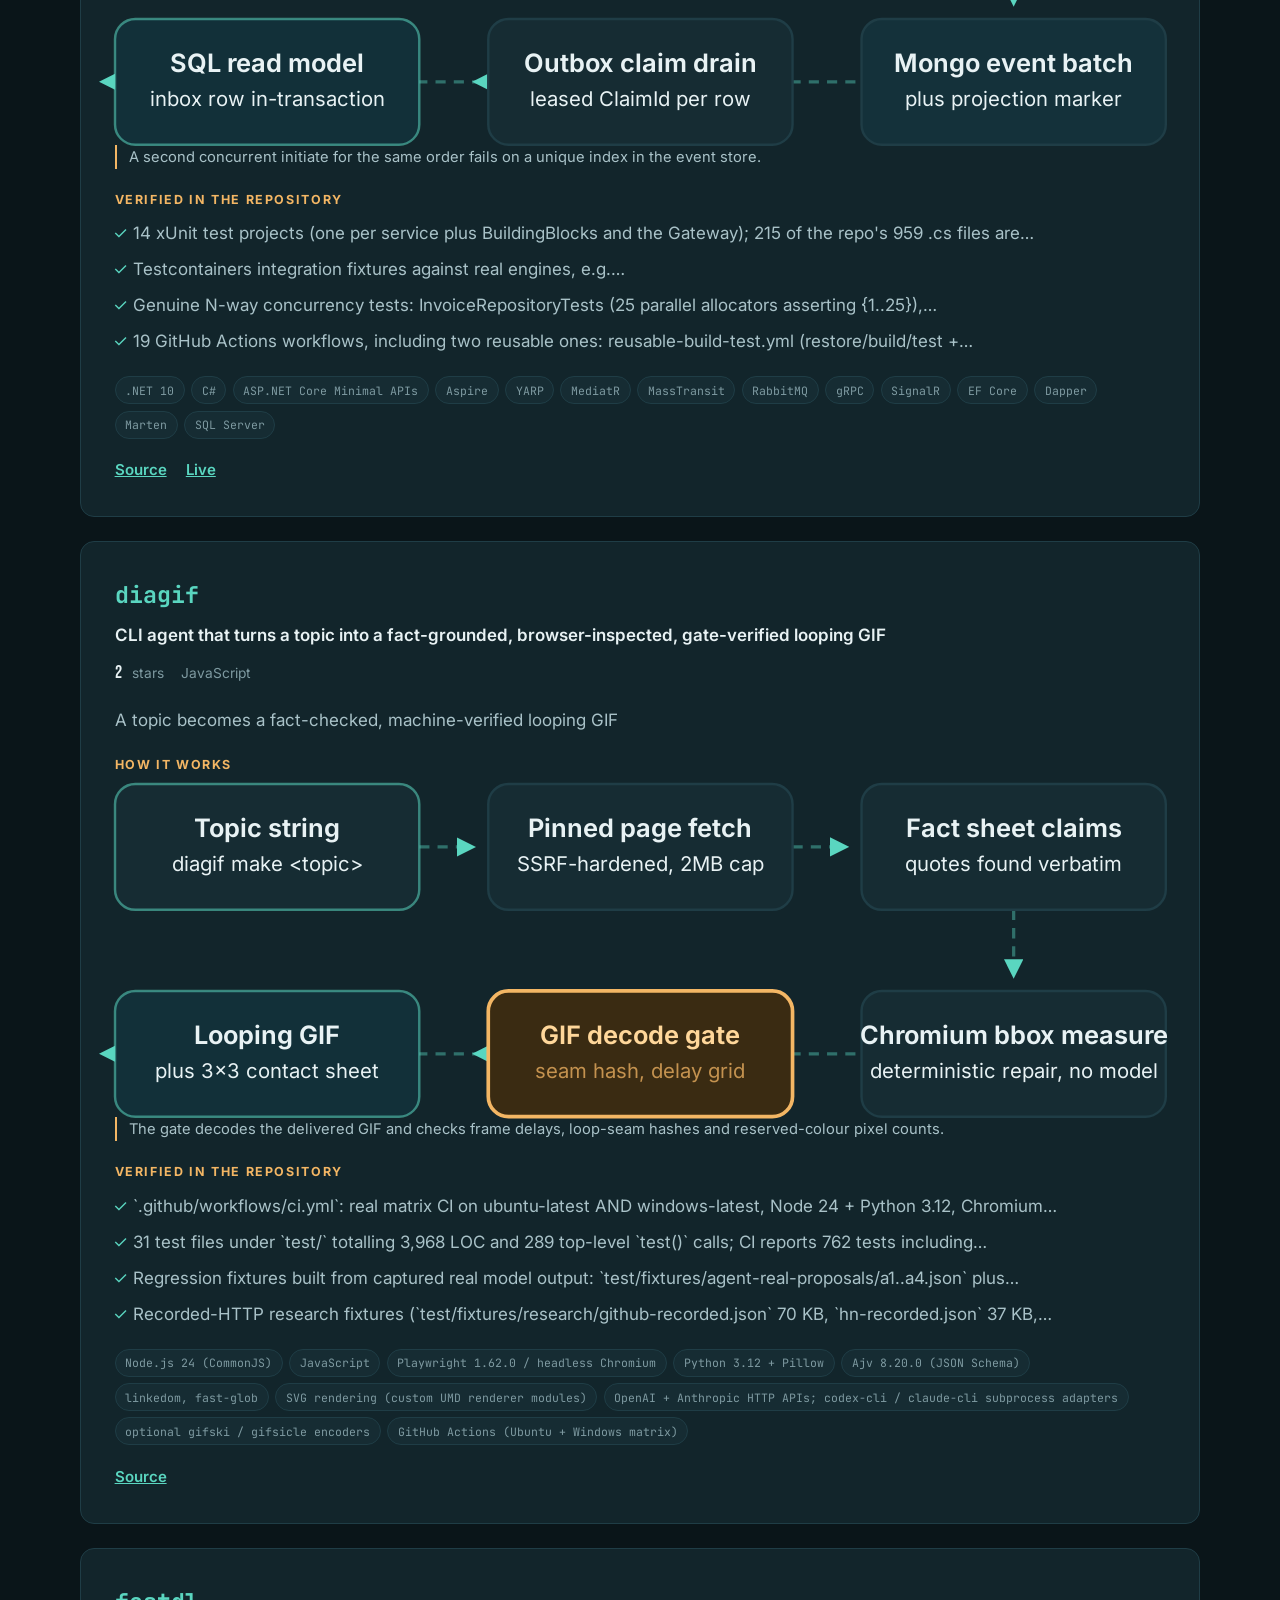
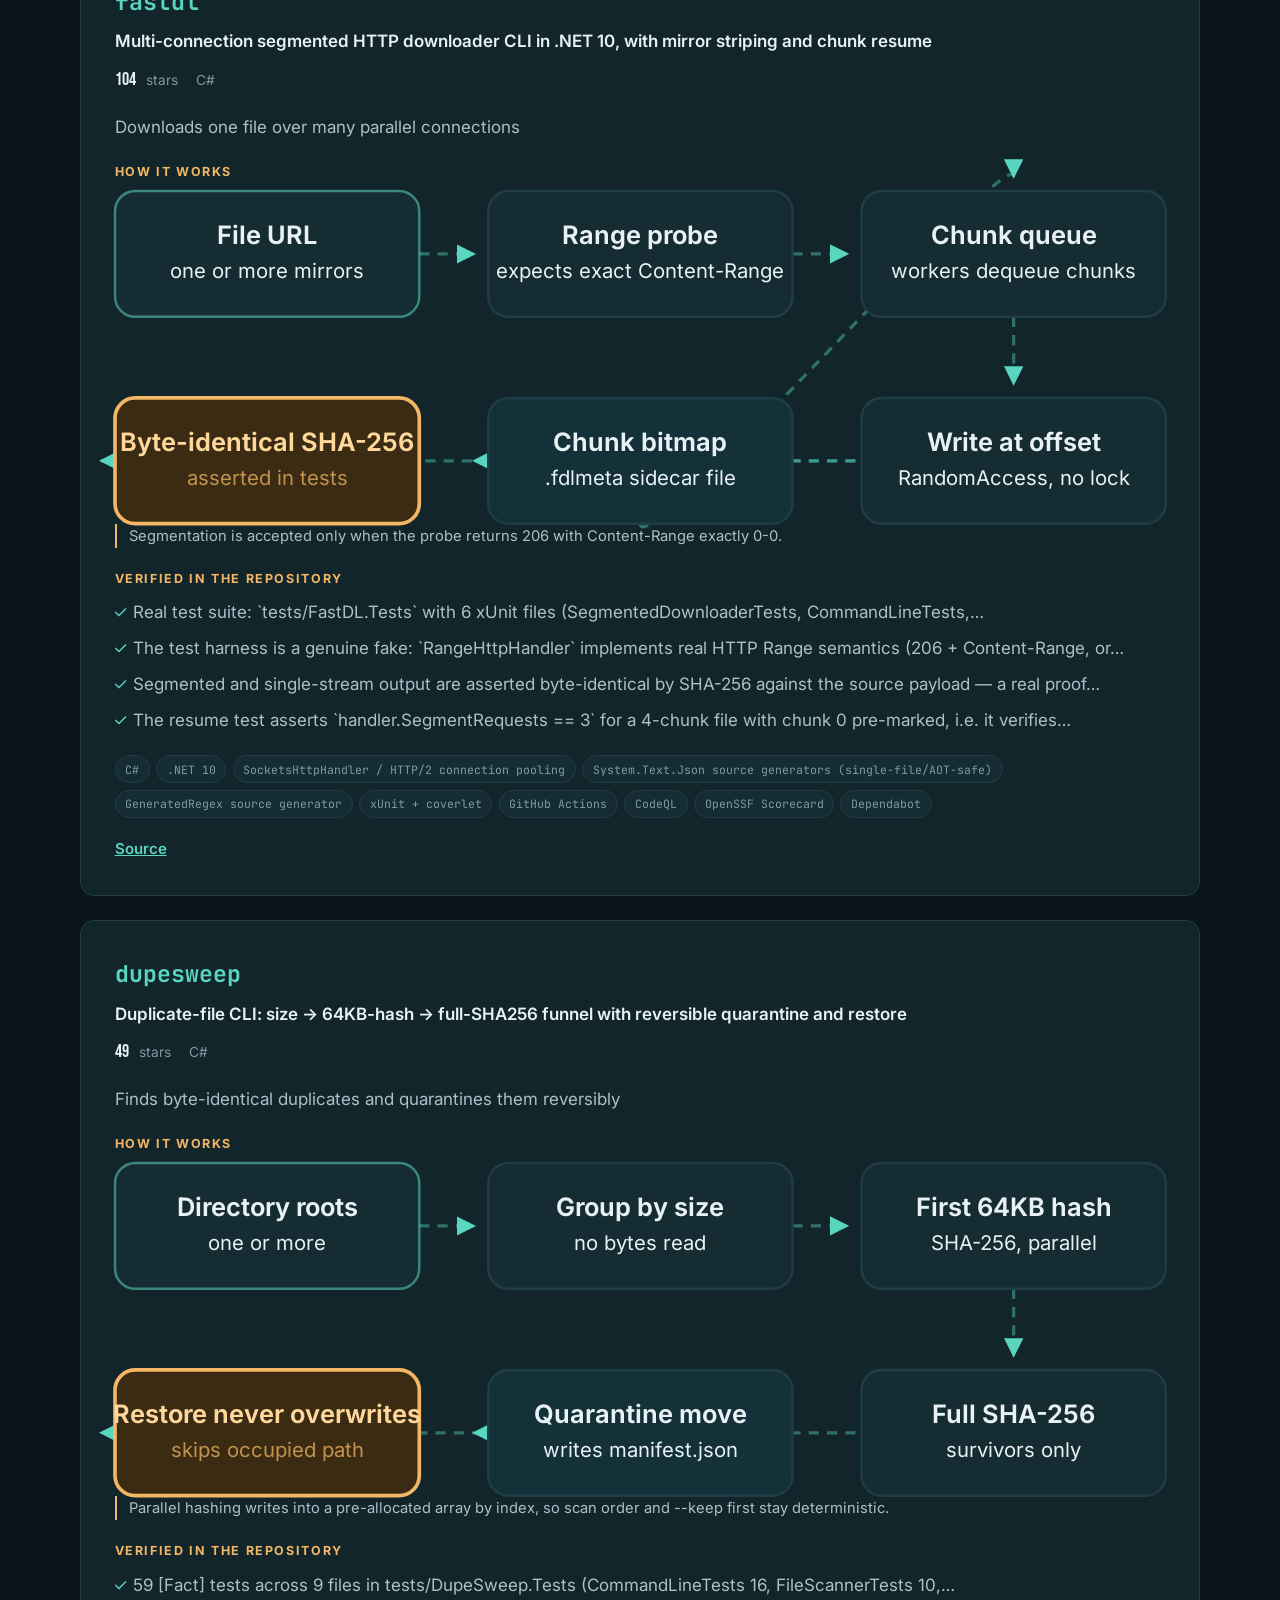
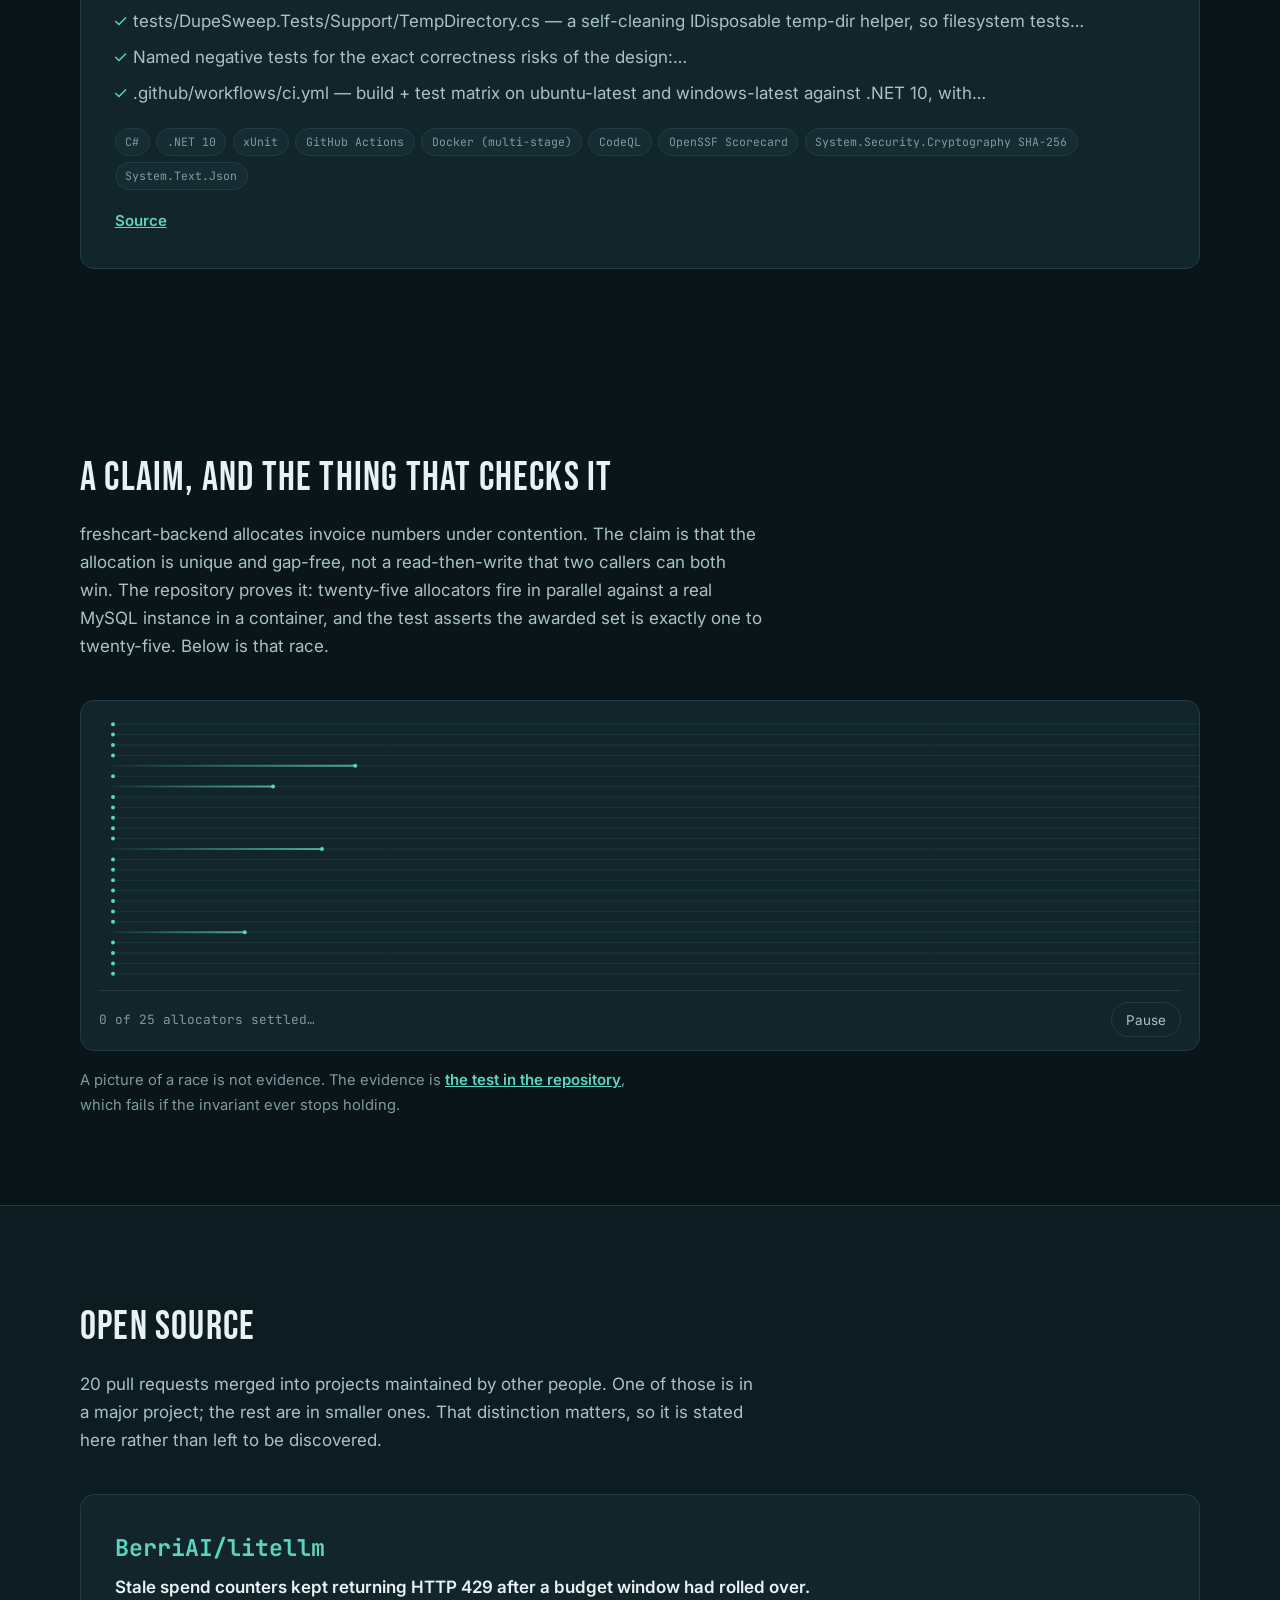
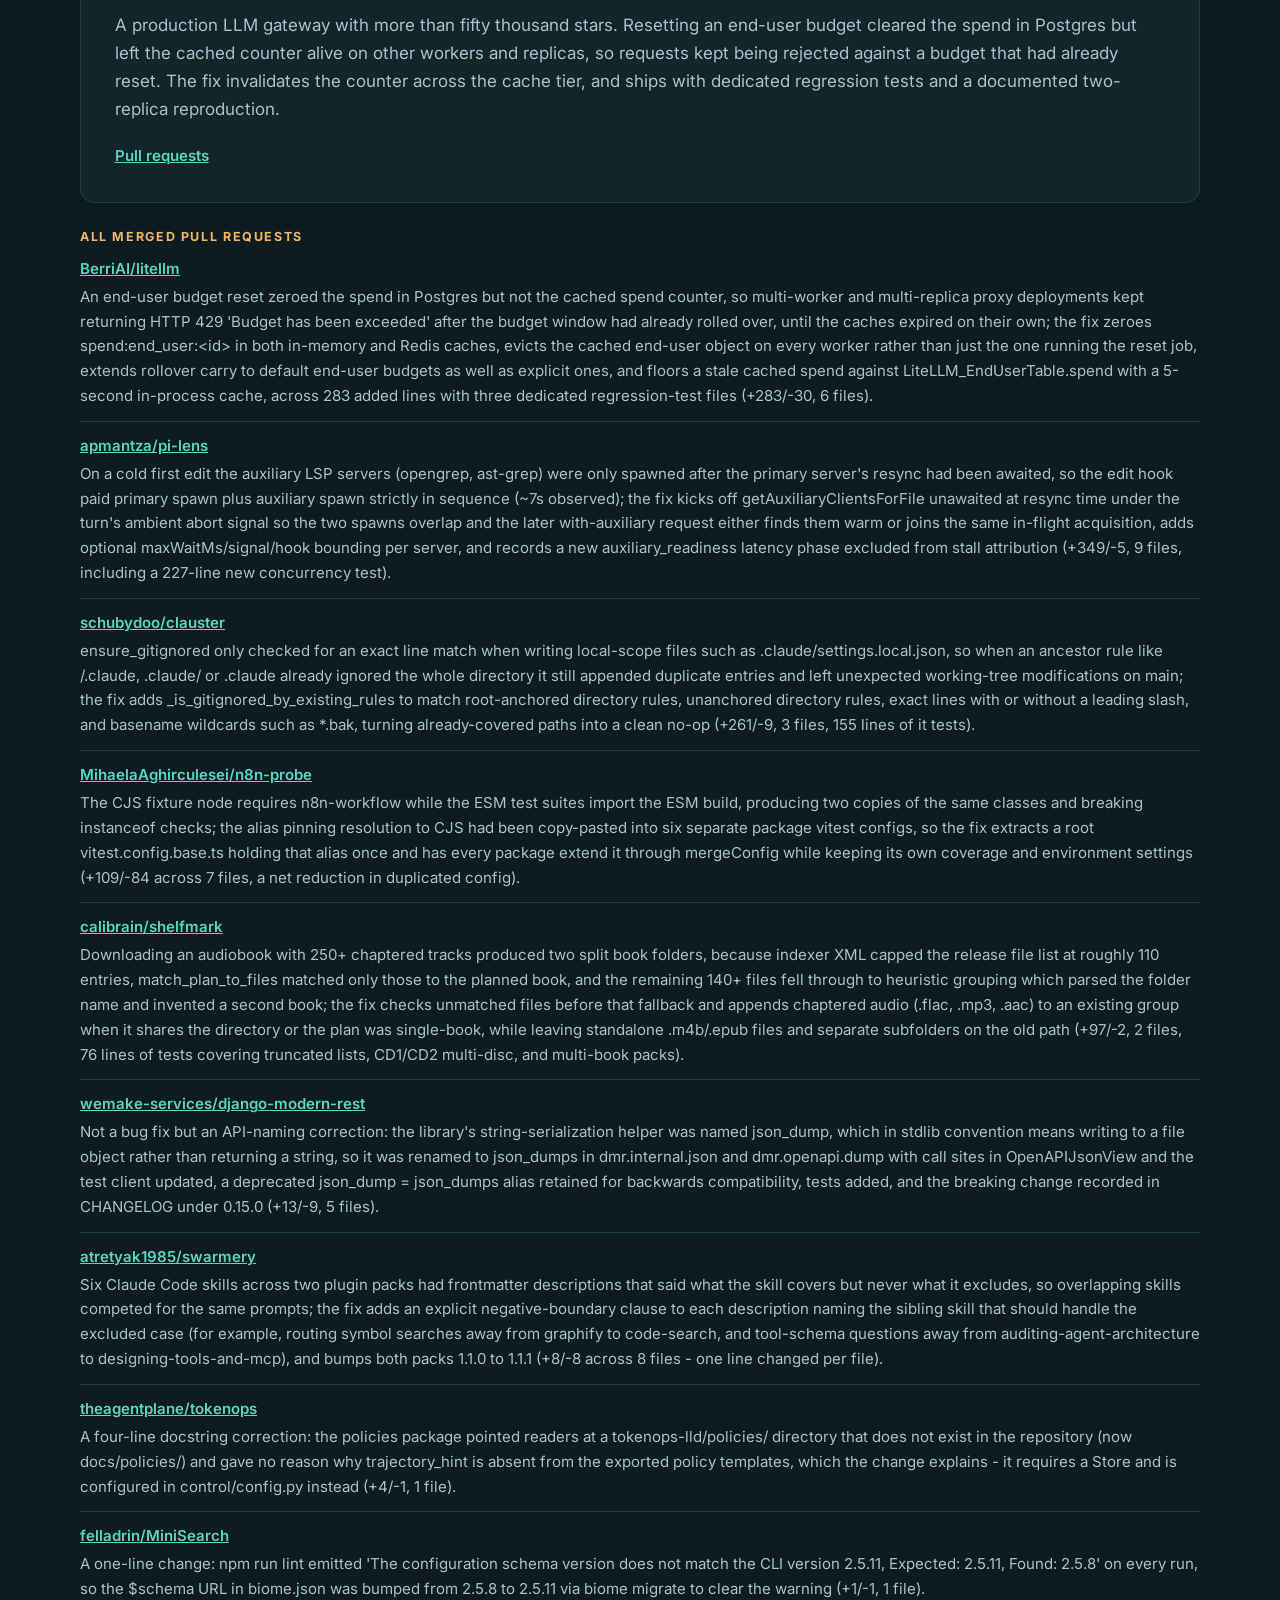
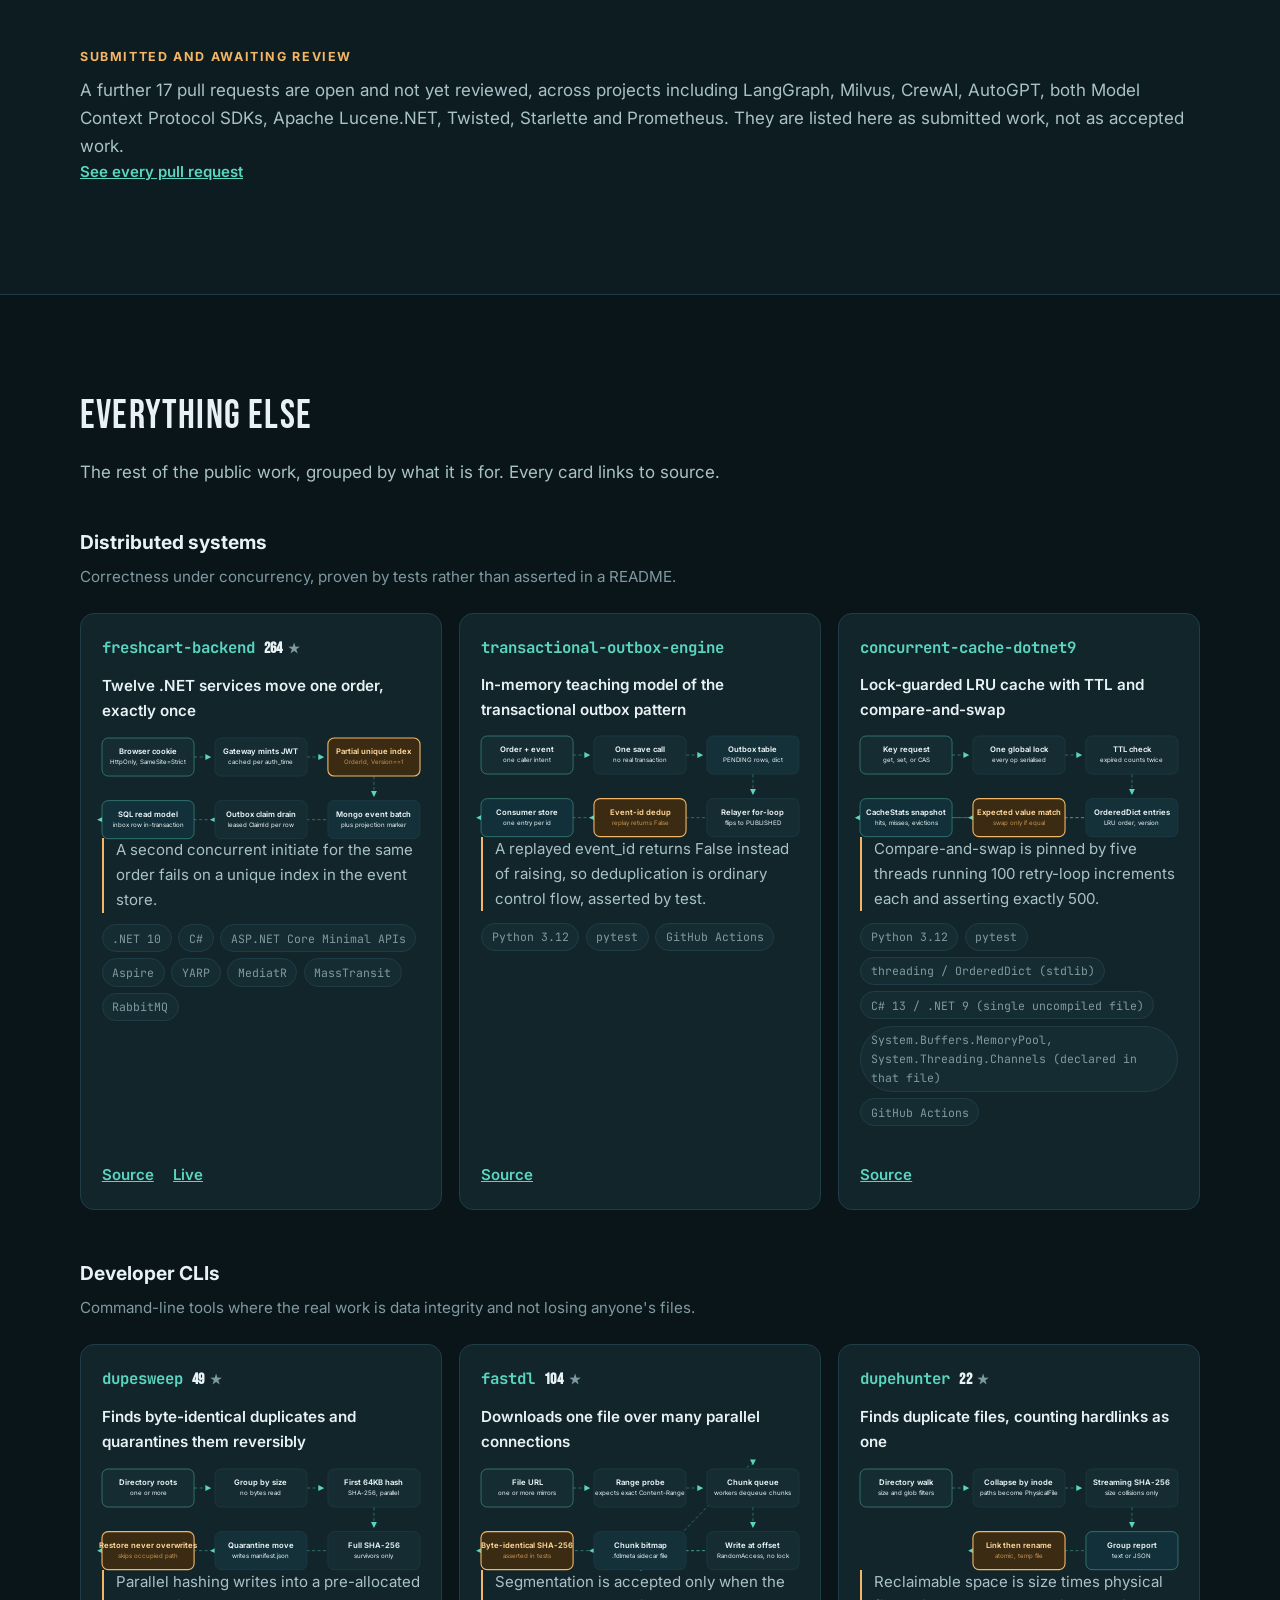
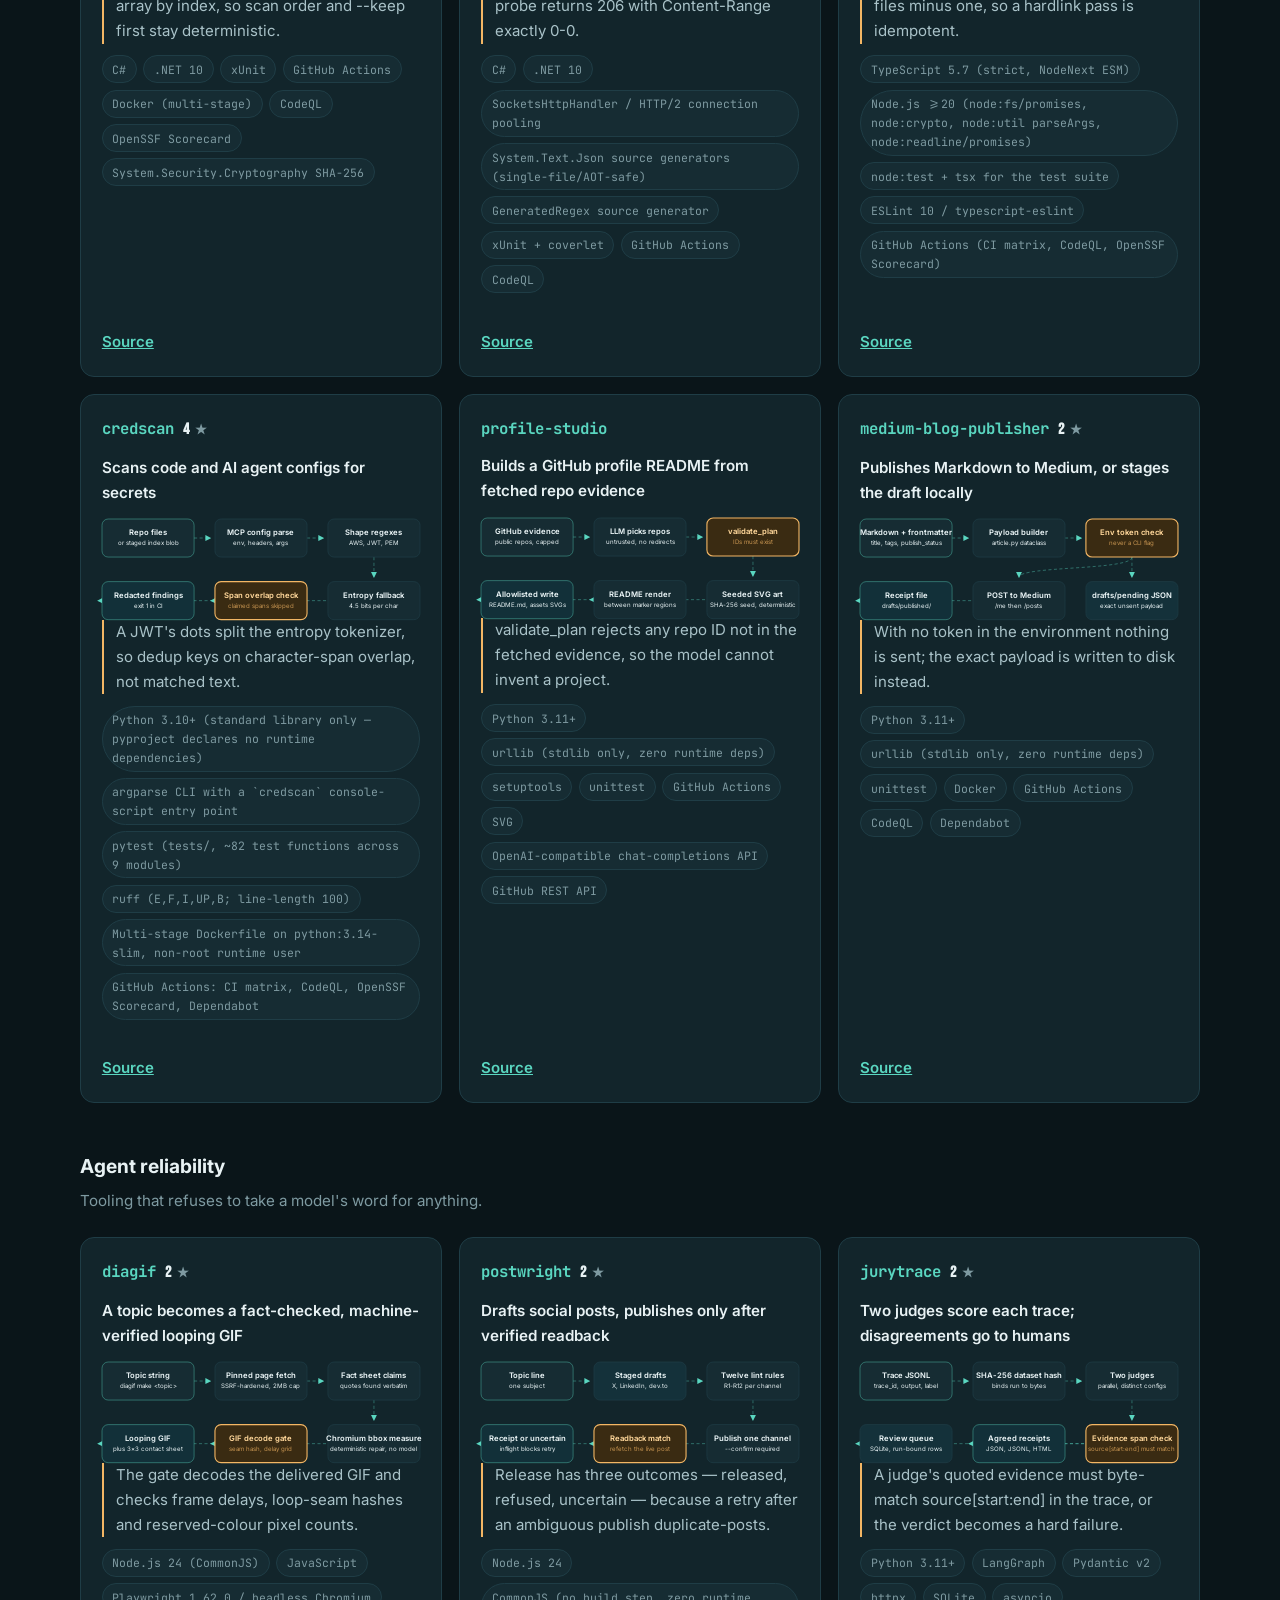
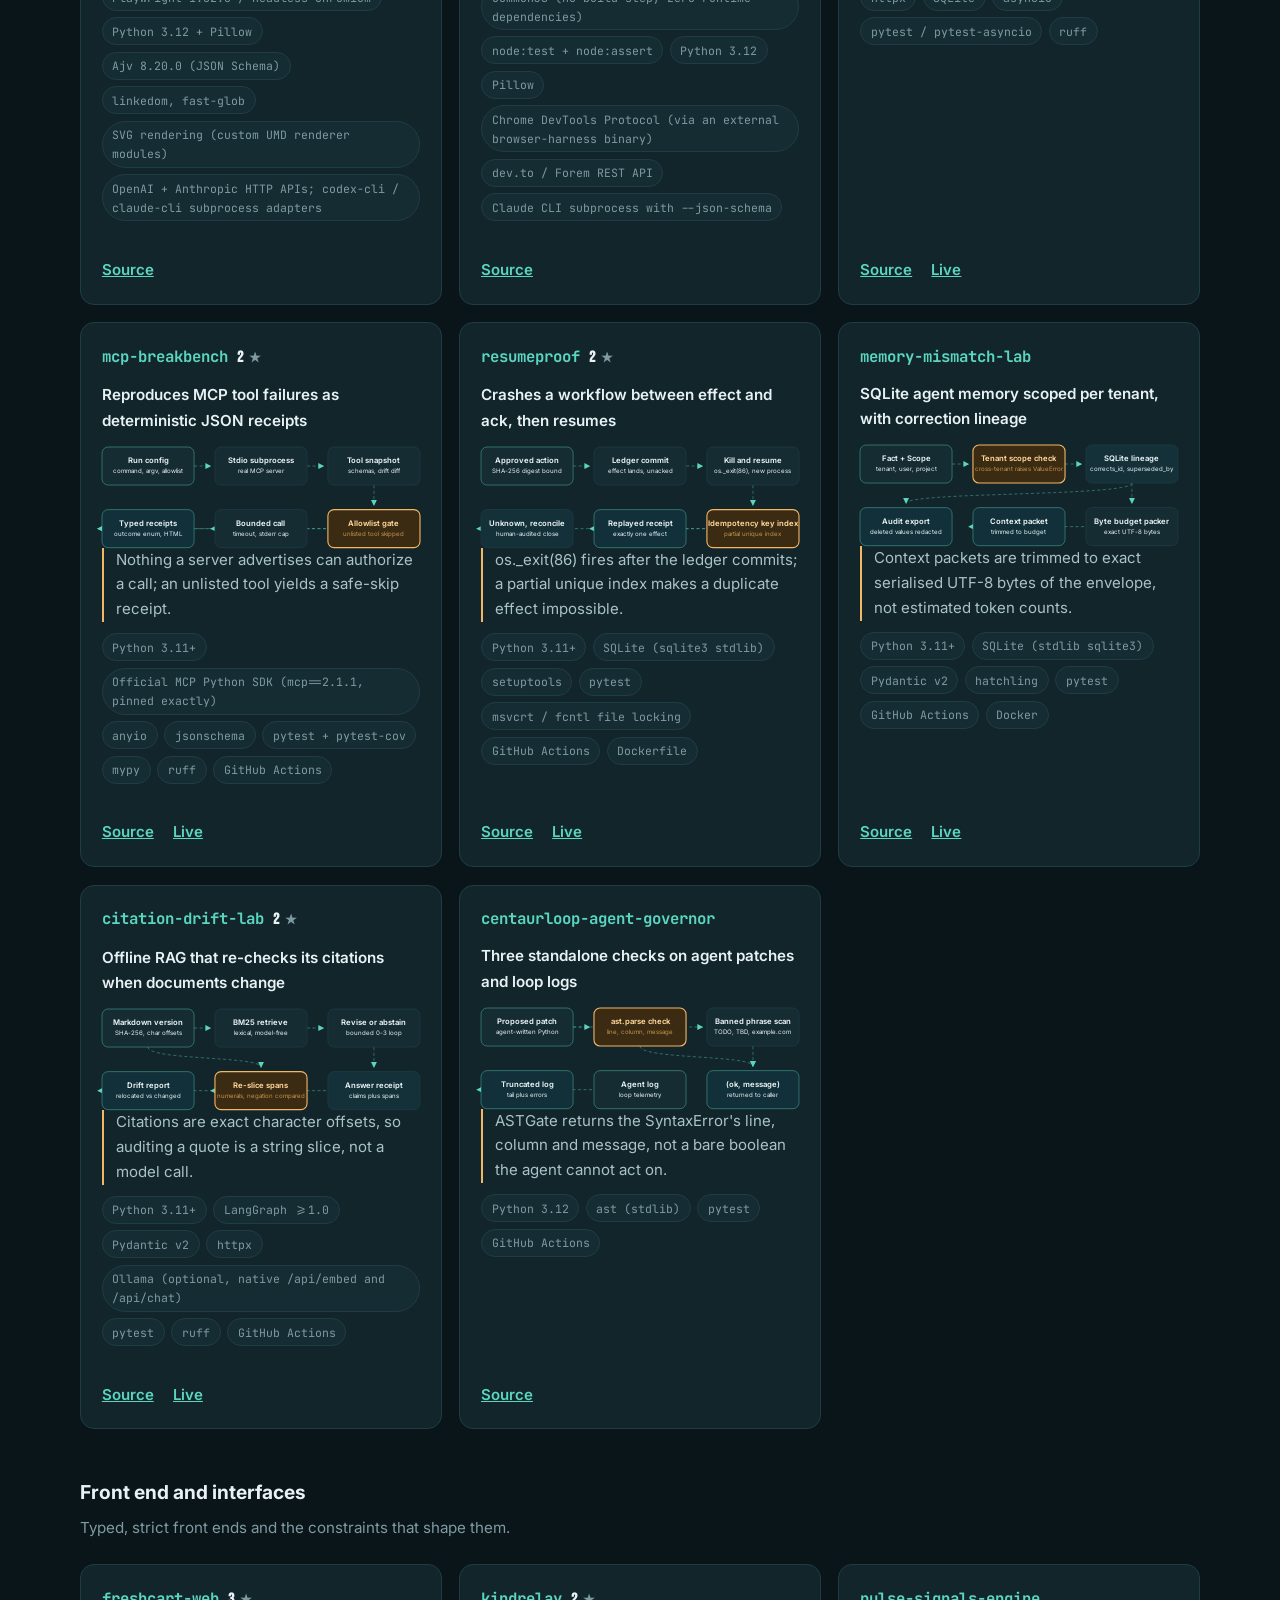
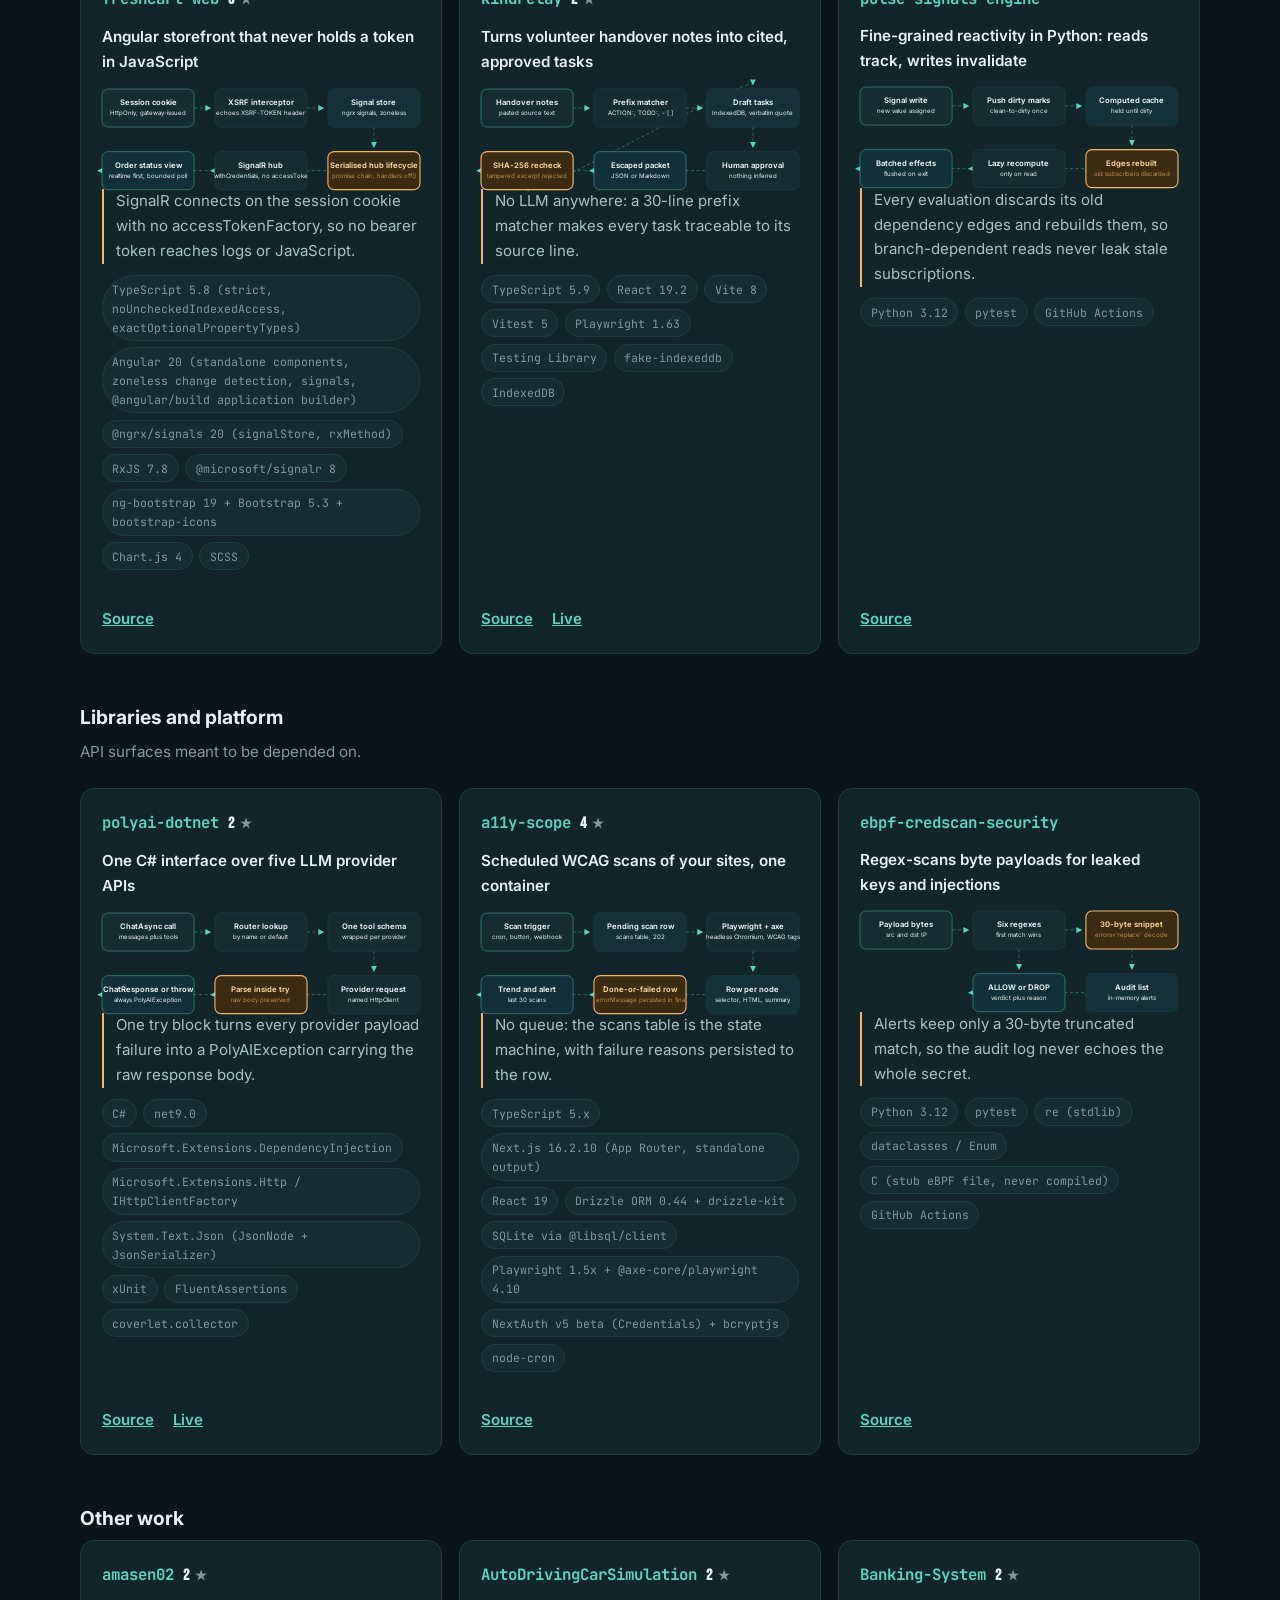
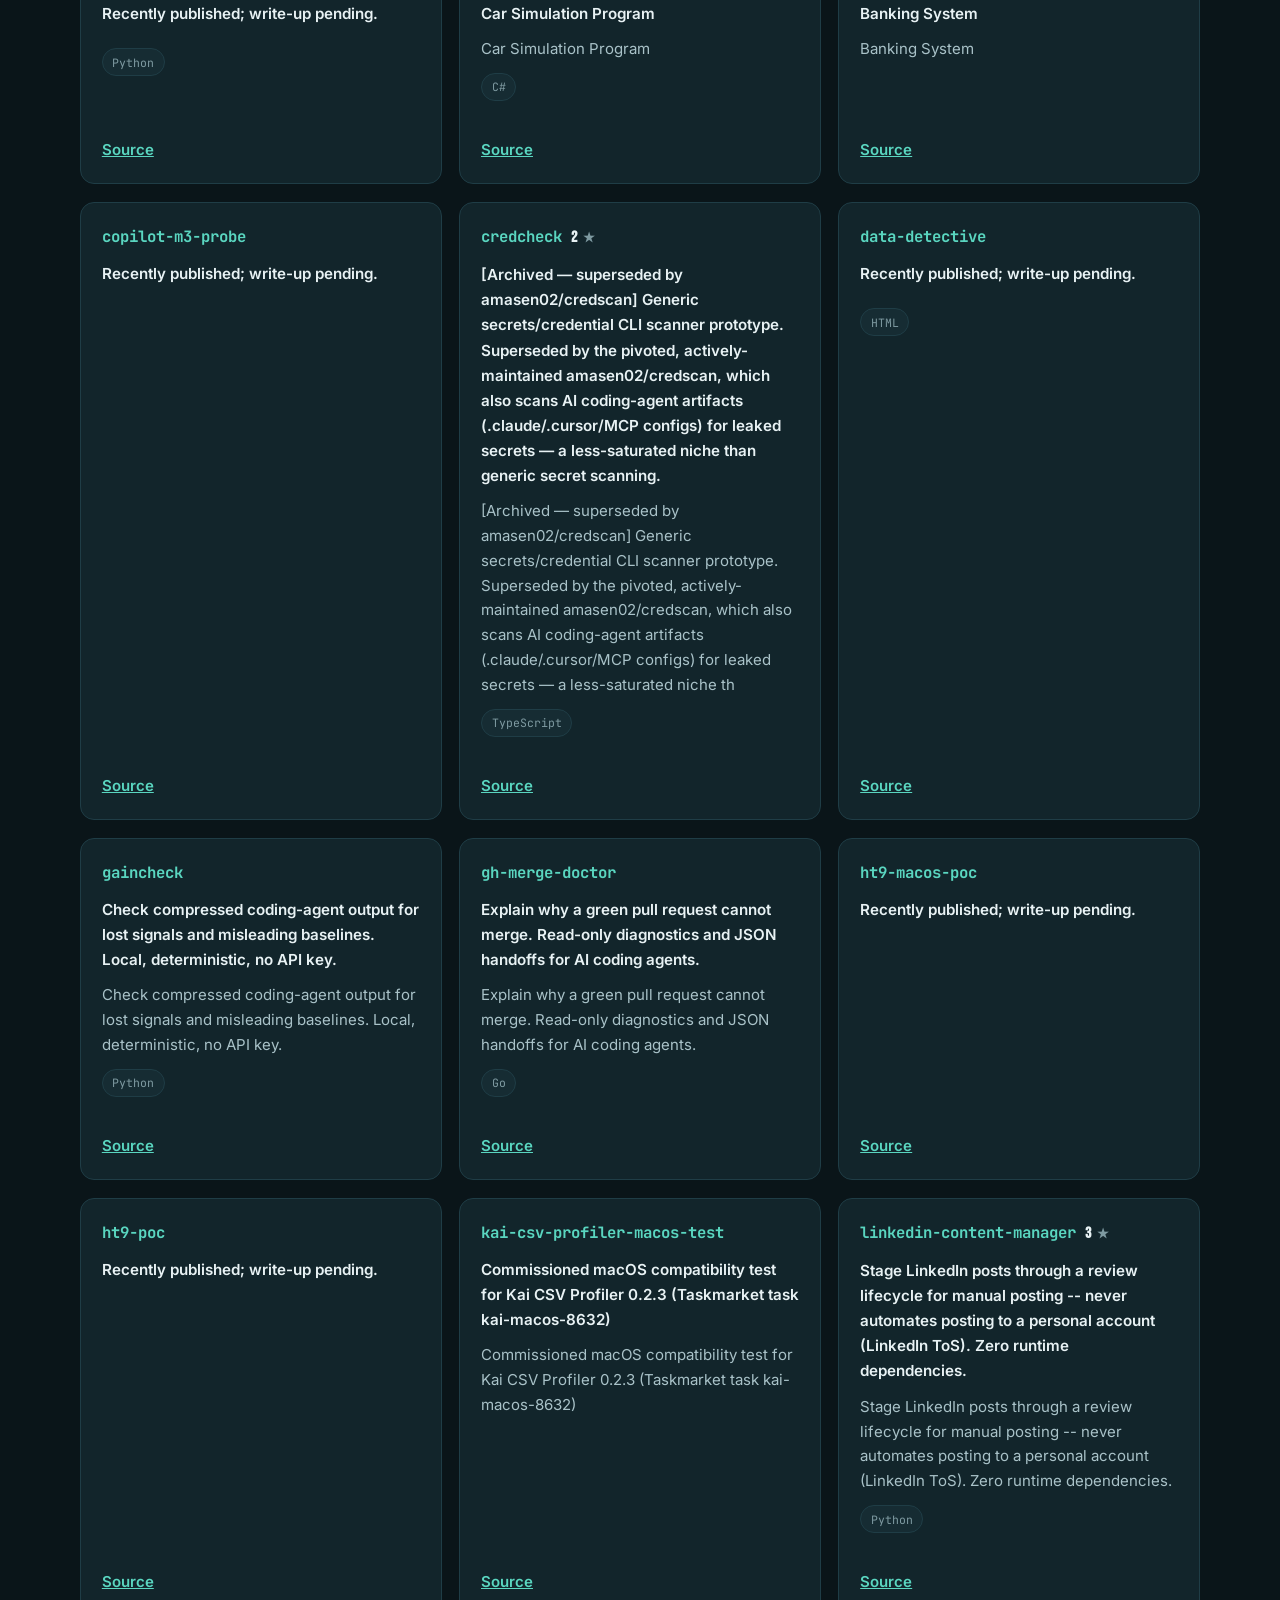
==== commit b6314f9f: "chore: refresh live figures from the GitHub API" ====
--- a/index.html
+++ b/index.html
@@ -34,7 +34,7 @@
     </p>
     <ul class="stats" aria-label="Summary of public work">
       <li><span class="stat-n">40</span> public projects</li>
-      <li><span class="stat-n">476</span> stars</li>
+      <li><span class="stat-n">481</span> stars</li>
       <li><span class="stat-n">20</span> merged upstream fixes</li>
       <li><span class="stat-n">43</span> external repos engaged</li>
     </ul>
@@ -84,7 +84,7 @@
         <header class="lead-head">
           <h3>freshcart-backend</h3>
           <p class="tagline">Twelve .NET 10 microservices, each in a different architecture, with race conditions proven by tests</p>
-          <p class="meta"><span class="stat"><span class="stat-n">263</span> stars</span><span class="lang">C#</span></p>
+          <p class="meta"><span class="stat"><span class="stat-n">264</span> stars</span><span class="lang">C#</span></p>
         </header>
         <p class="lede">Twelve .NET services move one order, exactly once</p>
         <div class="block"><h4>How it works</h4><div class="flow-wrap"><svg class="flow" viewBox="0 0 518 164" role="img" aria-label="Twelve .NET services move one order, exactly once" preserveAspectRatio="xMidYMid meet"><defs><marker id="fa" viewBox="0 0 10 10" refX="9" refY="5" markerWidth="6" markerHeight="6" orient="auto-start-reverse"><path d="M0,0 L10,5 L0,10 z" fill="currentColor"/></marker></defs><path class="flow-edge" d="M150,31.0 L177,31.0" marker-end="url(#fa)"/><path class="flow-edge" d="M334,31.0 L361,31.0" marker-end="url(#fa)"/><path class="flow-edge" d="M443.0,62 C443.0,84 443.0,76 443.0,95" marker-end="url(#fa)"/><path class="flow-edge" d="M518,133.0 L177,133.0" marker-end="url(#fa)"/><path class="flow-edge" d="M334,133.0 L-7,133.0" marker-end="url(#fa)"/><g class="flow-node n-in" transform="translate(0,0)"><rect width="150" height="62" rx="10"/><text class="fn-label" x="75.0" y="26">Browser cookie</text><text class="fn-sub" x="75.0" y="43">HttpOnly, SameSite=Strict</text></g><g class="flow-node n-proc" transform="translate(184,0)"><rect width="150" height="62" rx="10"/><text class="fn-label" x="75.0" y="26">Gateway mints JWT</text><text class="fn-sub" x="75.0" y="43">cached per auth_time</text></g><g class="flow-node n-guard" transform="translate(368,0)"><rect width="150" height="62" rx="10"/><text class="fn-label" x="75.0" y="26">Partial unique index</text><text class="fn-sub" x="75.0" y="43">OrderId, Version==1</text></g><g class="flow-node n-store" transform="translate(368,102)"><rect width="150" height="62" rx="10"/><text class="fn-label" x="75.0" y="26">Mongo event batch</text><text class="fn-sub" x="75.0" y="43">plus projection marker</text></g><g class="flow-node n-proc" transform="translate(184,102)"><rect width="150" height="62" rx="10"/><text class="fn-label" x="75.0" y="26">Outbox claim drain</text><text class="fn-sub" x="75.0" y="43">leased ClaimId per row</text></g><g class="flow-node n-out" transform="translate(0,102)"><rect width="150" height="62" rx="10"/><text class="fn-label" x="75.0" y="26">SQL read model</text><text class="fn-sub" x="75.0" y="43">inbox row in-transaction</text></g></svg><p class="flow-punch">A second concurrent initiate for the same order fails on a unique index in the event store.</p></div></div>
@@ -110,7 +110,7 @@
         <header class="lead-head">
           <h3>fastdl</h3>
           <p class="tagline">Multi-connection segmented HTTP downloader CLI in .NET 10, with mirror striping and chunk resume</p>
-          <p class="meta"><span class="stat"><span class="stat-n">100</span> stars</span><span class="lang">C#</span></p>
+          <p class="meta"><span class="stat"><span class="stat-n">104</span> stars</span><span class="lang">C#</span></p>
         </header>
         <p class="lede">Downloads one file over many parallel connections</p>
         <div class="block"><h4>How it works</h4><div class="flow-wrap"><svg class="flow" viewBox="0 0 518 164" role="img" aria-label="Downloads one file over many parallel connections" preserveAspectRatio="xMidYMid meet"><defs><marker id="fa" viewBox="0 0 10 10" refX="9" refY="5" markerWidth="6" markerHeight="6" orient="auto-start-reverse"><path d="M0,0 L10,5 L0,10 z" fill="currentColor"/></marker></defs><path class="flow-edge" d="M150,31.0 L177,31.0" marker-end="url(#fa)"/><path class="flow-edge" d="M334,31.0 L361,31.0" marker-end="url(#fa)"/><path class="flow-edge" d="M443.0,62 C443.0,84 443.0,76 443.0,95" marker-end="url(#fa)"/><path class="flow-edge" d="M518,133.0 L177,133.0" marker-end="url(#fa)"/><path class="flow-edge" d="M259.0,164 C259.0,186 443.0,-26 443.0,-7" marker-end="url(#fa)"/><path class="flow-edge" d="M518,133.0 L-7,133.0" marker-end="url(#fa)"/><g class="flow-node n-in" transform="translate(0,0)"><rect width="150" height="62" rx="10"/><text class="fn-label" x="75.0" y="26">File URL</text><text class="fn-sub" x="75.0" y="43">one or more mirrors</text></g><g class="flow-node n-proc" transform="translate(184,0)"><rect width="150" height="62" rx="10"/><text class="fn-label" x="75.0" y="26">Range probe</text><text class="fn-sub" x="75.0" y="43">expects exact Content-Range</text></g><g class="flow-node n-proc" transform="translate(368,0)"><rect width="150" height="62" rx="10"/><text class="fn-label" x="75.0" y="26">Chunk queue</text><text class="fn-sub" x="75.0" y="43">workers dequeue chunks</text></g><g class="flow-node n-proc" transform="translate(368,102)"><rect width="150" height="62" rx="10"/><text class="fn-label" x="75.0" y="26">Write at offset</text><text class="fn-sub" x="75.0" y="43">RandomAccess, no lock</text></g><g class="flow-node n-store" transform="translate(184,102)"><rect width="150" height="62" rx="10"/><text class="fn-label" x="75.0" y="26">Chunk bitmap</text><text class="fn-sub" x="75.0" y="43">.fdlmeta sidecar file</text></g><g class="flow-node n-guard" transform="translate(0,102)"><rect width="150" height="62" rx="10"/><text class="fn-label" x="75.0" y="26">Byte-identical SHA-256</text><text class="fn-sub" x="75.0" y="43">asserted in tests</text></g></svg><p class="flow-punch">Segmentation is accepted only when the probe returns 206 with Content-Range exactly 0-0.</p></div></div>
@@ -218,7 +218,7 @@
         <p class="theme-blurb">Correctness under concurrency, proven by tests rather than asserted in a README.</p>
         <div class="grid">
         <article class="card" data-theme-card>
-          <h4>freshcart-backend <span class="stat"><span class="stat-n">263</span>&#9733;</span></h4>
+          <h4>freshcart-backend <span class="stat"><span class="stat-n">264</span>&#9733;</span></h4>
           <p class="tagline">Twelve .NET services move one order, exactly once</p>
           <div class="flow-wrap"><svg class="flow" viewBox="0 0 518 164" role="img" aria-label="Twelve .NET services move one order, exactly once" preserveAspectRatio="xMidYMid meet"><defs><marker id="fa" viewBox="0 0 10 10" refX="9" refY="5" markerWidth="6" markerHeight="6" orient="auto-start-reverse"><path d="M0,0 L10,5 L0,10 z" fill="currentColor"/></marker></defs><path class="flow-edge" d="M150,31.0 L177,31.0" marker-end="url(#fa)"/><path class="flow-edge" d="M334,31.0 L361,31.0" marker-end="url(#fa)"/><path class="flow-edge" d="M443.0,62 C443.0,84 443.0,76 443.0,95" marker-end="url(#fa)"/><path class="flow-edge" d="M518,133.0 L177,133.0" marker-end="url(#fa)"/><path class="flow-edge" d="M334,133.0 L-7,133.0" marker-end="url(#fa)"/><g class="flow-node n-in" transform="translate(0,0)"><rect width="150" height="62" rx="10"/><text class="fn-label" x="75.0" y="26">Browser cookie</text><text class="fn-sub" x="75.0" y="43">HttpOnly, SameSite=Strict</text></g><g class="flow-node n-proc" transform="translate(184,0)"><rect width="150" height="62" rx="10"/><text class="fn-label" x="75.0" y="26">Gateway mints JWT</text><text class="fn-sub" x="75.0" y="43">cached per auth_time</text></g><g class="flow-node n-guard" transform="translate(368,0)"><rect width="150" height="62" rx="10"/><text class="fn-label" x="75.0" y="26">Partial unique index</text><text class="fn-sub" x="75.0" y="43">OrderId, Version==1</text></g><g class="flow-node n-store" transform="translate(368,102)"><rect width="150" height="62" rx="10"/><text class="fn-label" x="75.0" y="26">Mongo event batch</text><text class="fn-sub" x="75.0" y="43">plus projection marker</text></g><g class="flow-node n-proc" transform="translate(184,102)"><rect width="150" height="62" rx="10"/><text class="fn-label" x="75.0" y="26">Outbox claim drain</text><text class="fn-sub" x="75.0" y="43">leased ClaimId per row</text></g><g class="flow-node n-out" transform="translate(0,102)"><rect width="150" height="62" rx="10"/><text class="fn-label" x="75.0" y="26">SQL read model</text><text class="fn-sub" x="75.0" y="43">inbox row in-transaction</text></g></svg><p class="flow-punch">A second concurrent initiate for the same order fails on a unique index in the event store.</p></div>
           
@@ -255,7 +255,7 @@
           <p class="actions"><a class="link" href="https://github.com/amasen02/dupesweep">Source</a></p>
         </article>
         <article class="card" data-theme-card>
-          <h4>fastdl <span class="stat"><span class="stat-n">100</span>&#9733;</span></h4>
+          <h4>fastdl <span class="stat"><span class="stat-n">104</span>&#9733;</span></h4>
           <p class="tagline">Downloads one file over many parallel connections</p>
           <div class="flow-wrap"><svg class="flow" viewBox="0 0 518 164" role="img" aria-label="Downloads one file over many parallel connections" preserveAspectRatio="xMidYMid meet"><defs><marker id="fa" viewBox="0 0 10 10" refX="9" refY="5" markerWidth="6" markerHeight="6" orient="auto-start-reverse"><path d="M0,0 L10,5 L0,10 z" fill="currentColor"/></marker></defs><path class="flow-edge" d="M150,31.0 L177,31.0" marker-end="url(#fa)"/><path class="flow-edge" d="M334,31.0 L361,31.0" marker-end="url(#fa)"/><path class="flow-edge" d="M443.0,62 C443.0,84 443.0,76 443.0,95" marker-end="url(#fa)"/><path class="flow-edge" d="M518,133.0 L177,133.0" marker-end="url(#fa)"/><path class="flow-edge" d="M259.0,164 C259.0,186 443.0,-26 443.0,-7" marker-end="url(#fa)"/><path class="flow-edge" d="M518,133.0 L-7,133.0" marker-end="url(#fa)"/><g class="flow-node n-in" transform="translate(0,0)"><rect width="150" height="62" rx="10"/><text class="fn-label" x="75.0" y="26">File URL</text><text class="fn-sub" x="75.0" y="43">one or more mirrors</text></g><g class="flow-node n-proc" transform="translate(184,0)"><rect width="150" height="62" rx="10"/><text class="fn-label" x="75.0" y="26">Range probe</text><text class="fn-sub" x="75.0" y="43">expects exact Content-Range</text></g><g class="flow-node n-proc" transform="translate(368,0)"><rect width="150" height="62" rx="10"/><text class="fn-label" x="75.0" y="26">Chunk queue</text><text class="fn-sub" x="75.0" y="43">workers dequeue chunks</text></g><g class="flow-node n-proc" transform="translate(368,102)"><rect width="150" height="62" rx="10"/><text class="fn-label" x="75.0" y="26">Write at offset</text><text class="fn-sub" x="75.0" y="43">RandomAccess, no lock</text></g><g class="flow-node n-store" transform="translate(184,102)"><rect width="150" height="62" rx="10"/><text class="fn-label" x="75.0" y="26">Chunk bitmap</text><text class="fn-sub" x="75.0" y="43">.fdlmeta sidecar file</text></g><g class="flow-node n-guard" transform="translate(0,102)"><rect width="150" height="62" rx="10"/><text class="fn-label" x="75.0" y="26">Byte-identical SHA-256</text><text class="fn-sub" x="75.0" y="43">asserted in tests</text></g></svg><p class="flow-punch">Segmentation is accepted only when the probe returns 206 with Content-Range exactly 0-0.</p></div>
           
@@ -575,7 +575,7 @@
     </p>
     <p class="fine">
       Every figure on this page is read from the GitHub API and every project description from
-      the repository it describes. Figures last refreshed <time datetime="2026-11-25">2026-11-25</time>;
+      the repository it describes. Figures last refreshed <time datetime="2026-11-26">2026-11-26</time>;
       a scheduled job re-reads them daily, so the counts here track the accounts rather than a
       snapshot taken once.
     </p>
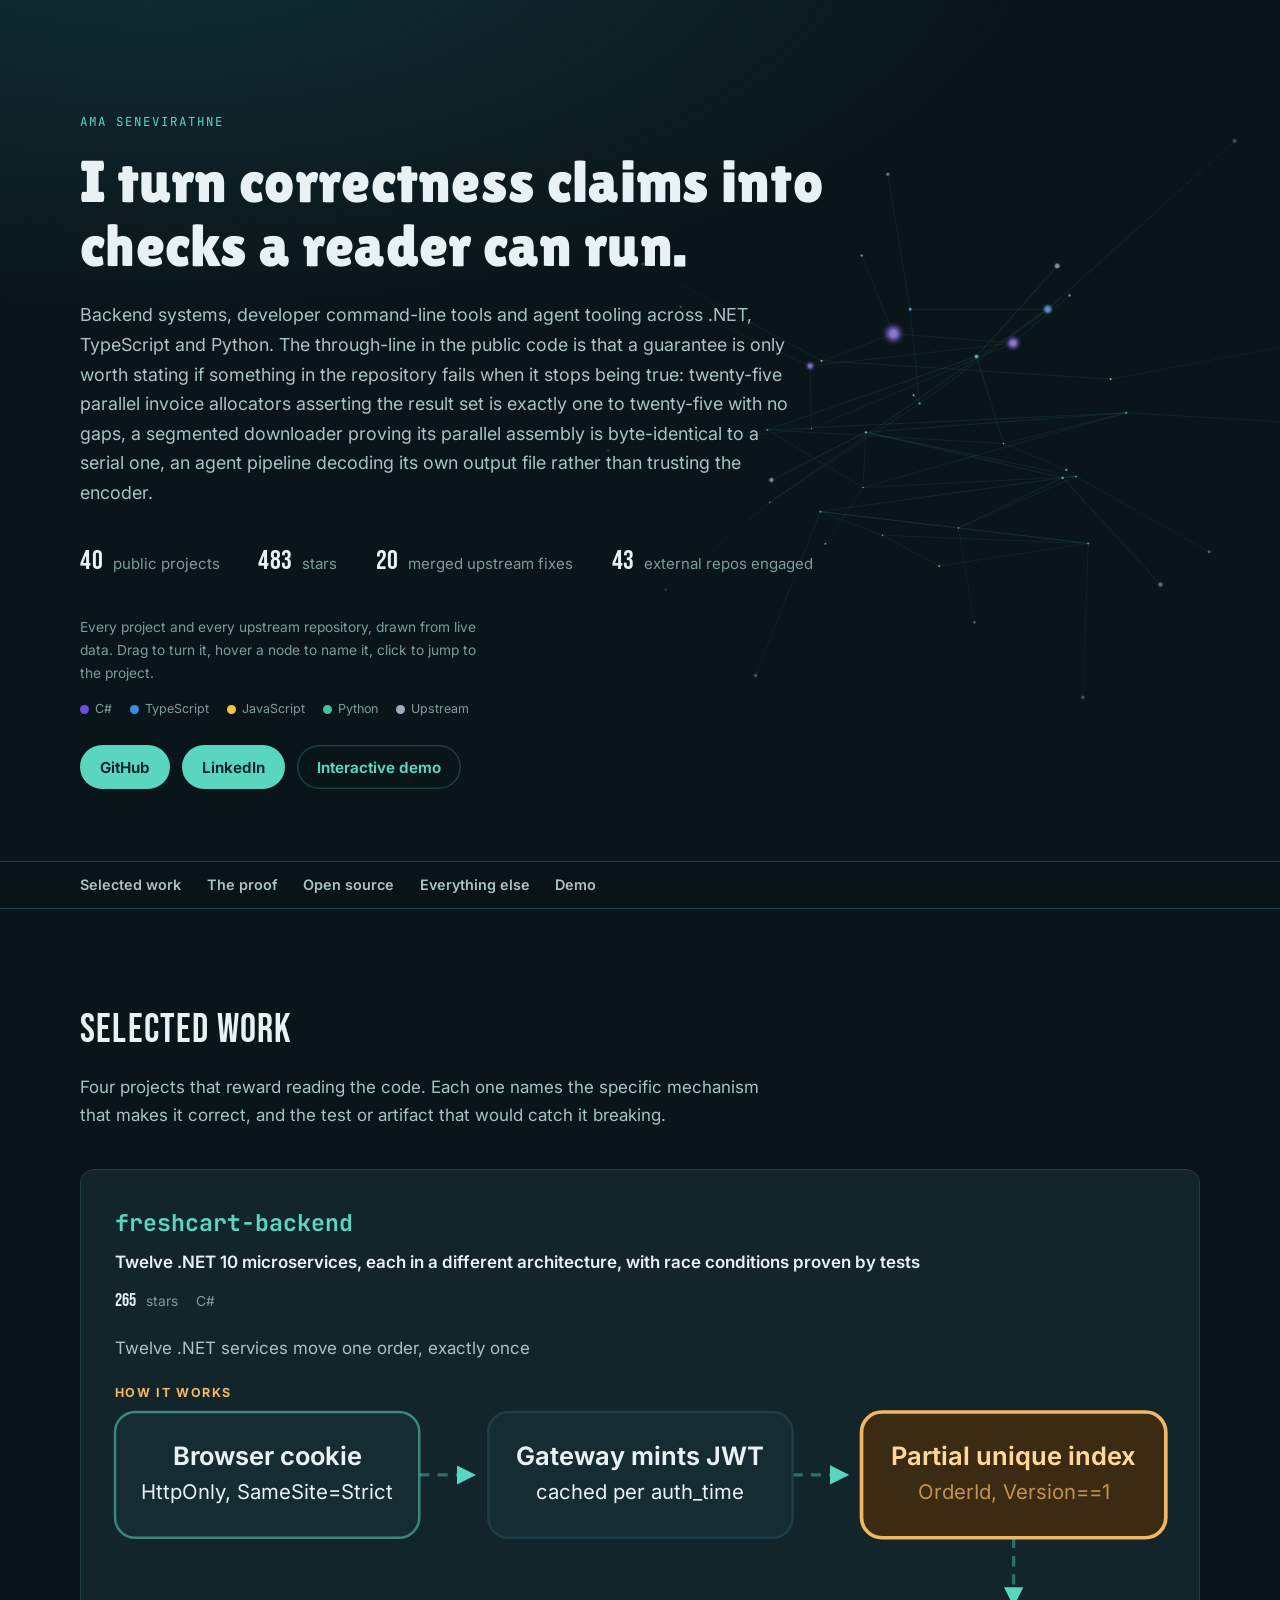
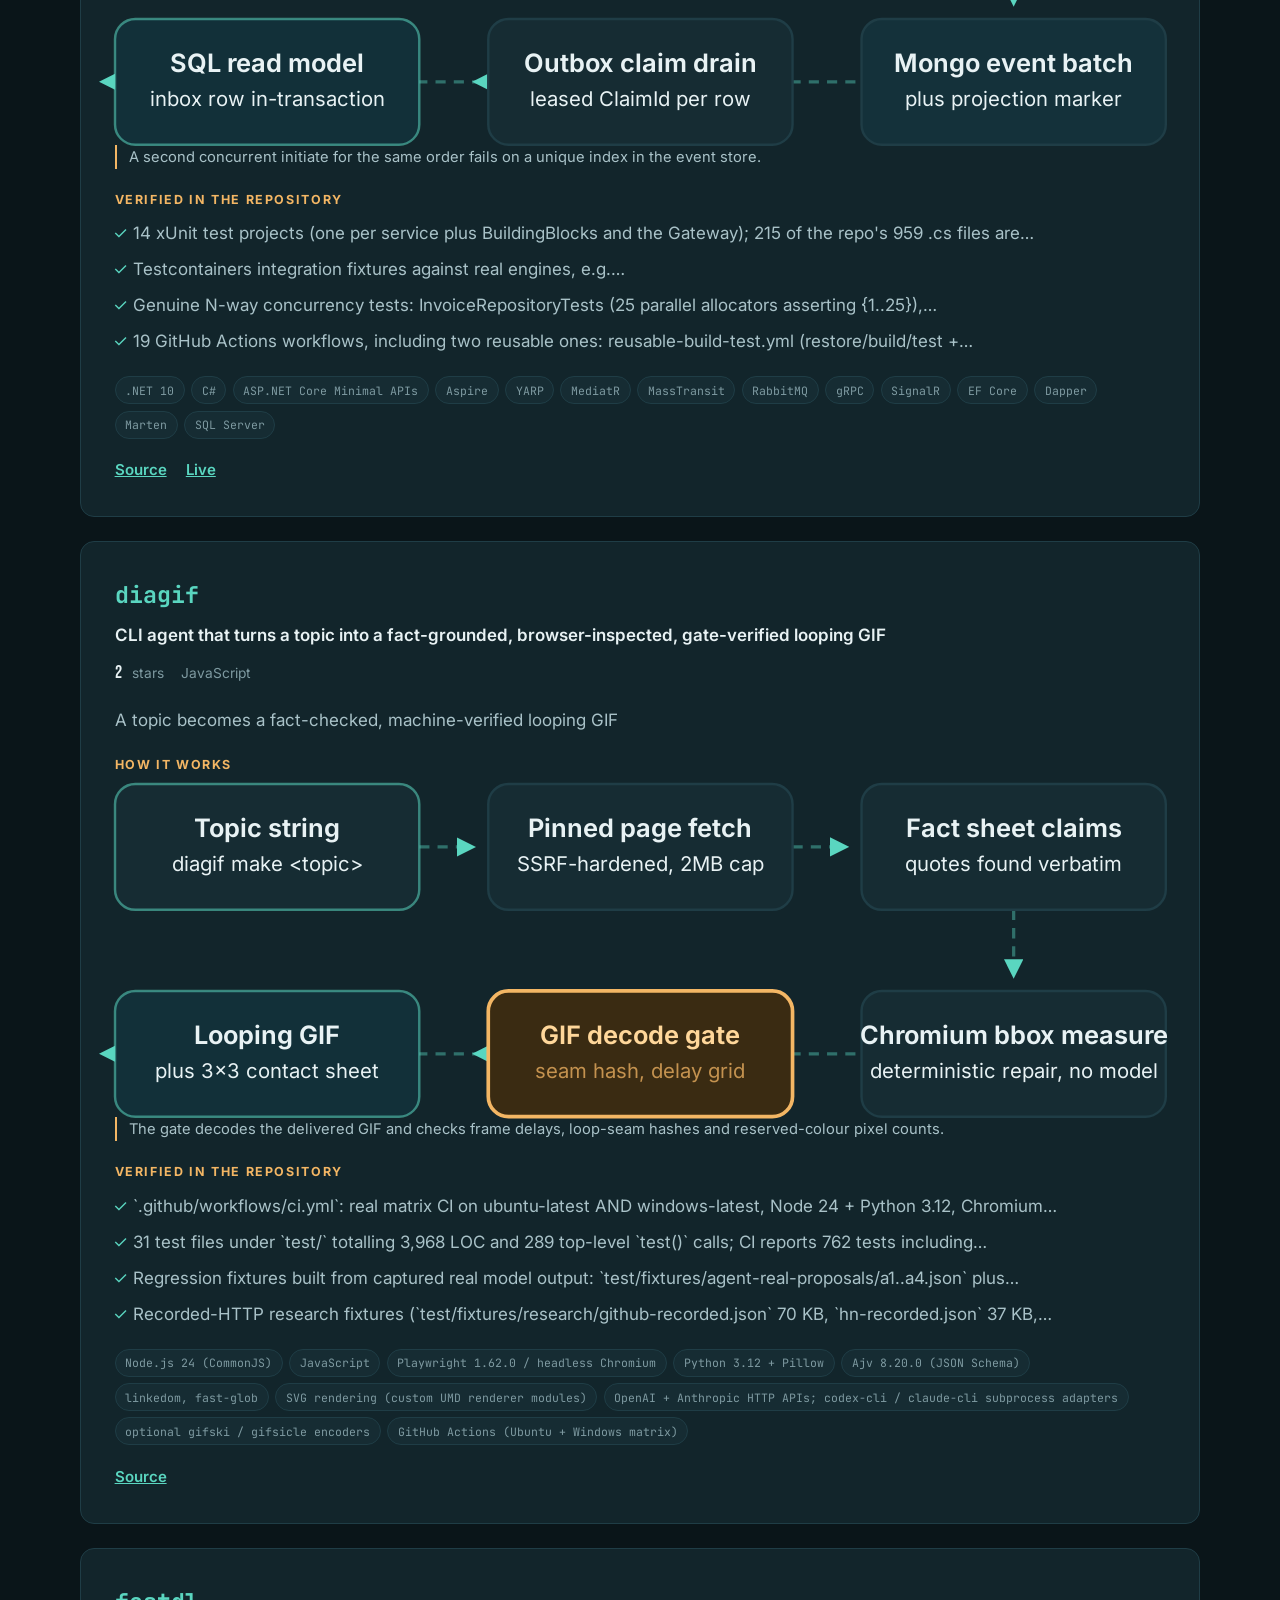
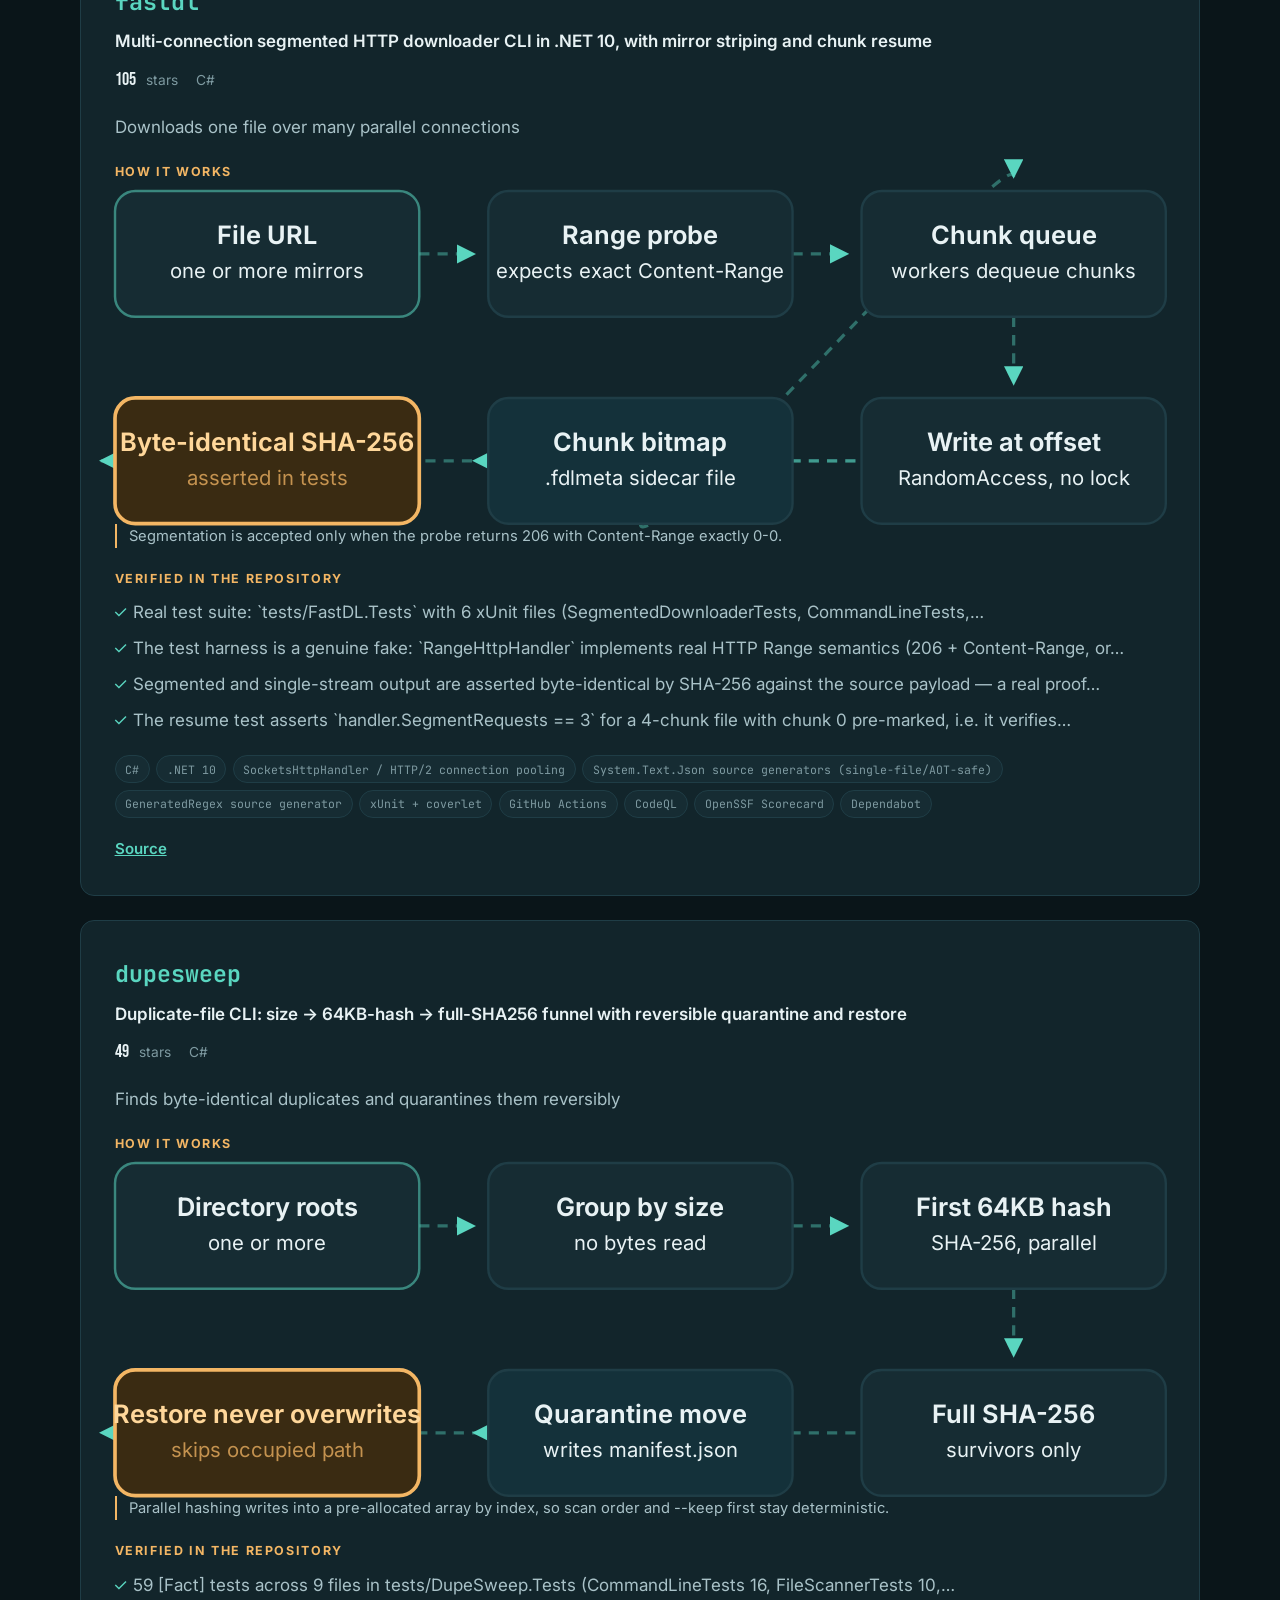
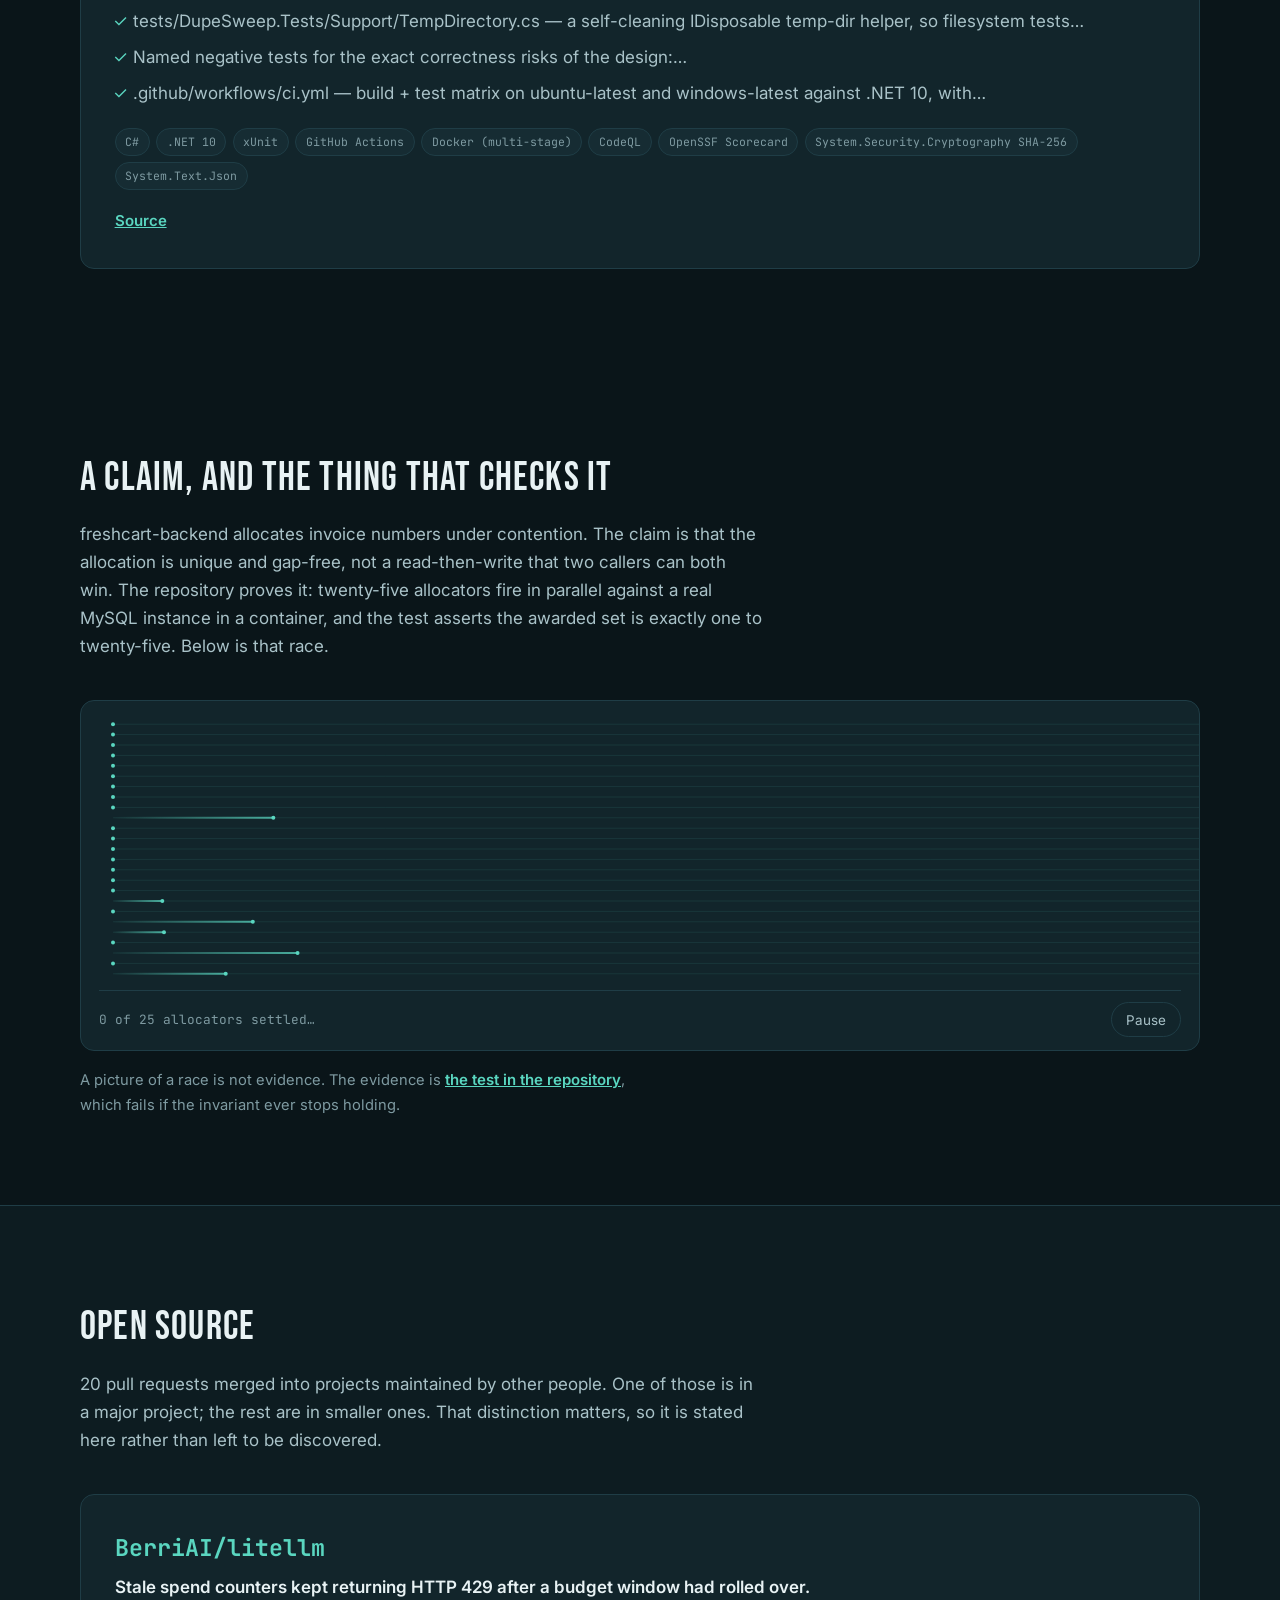
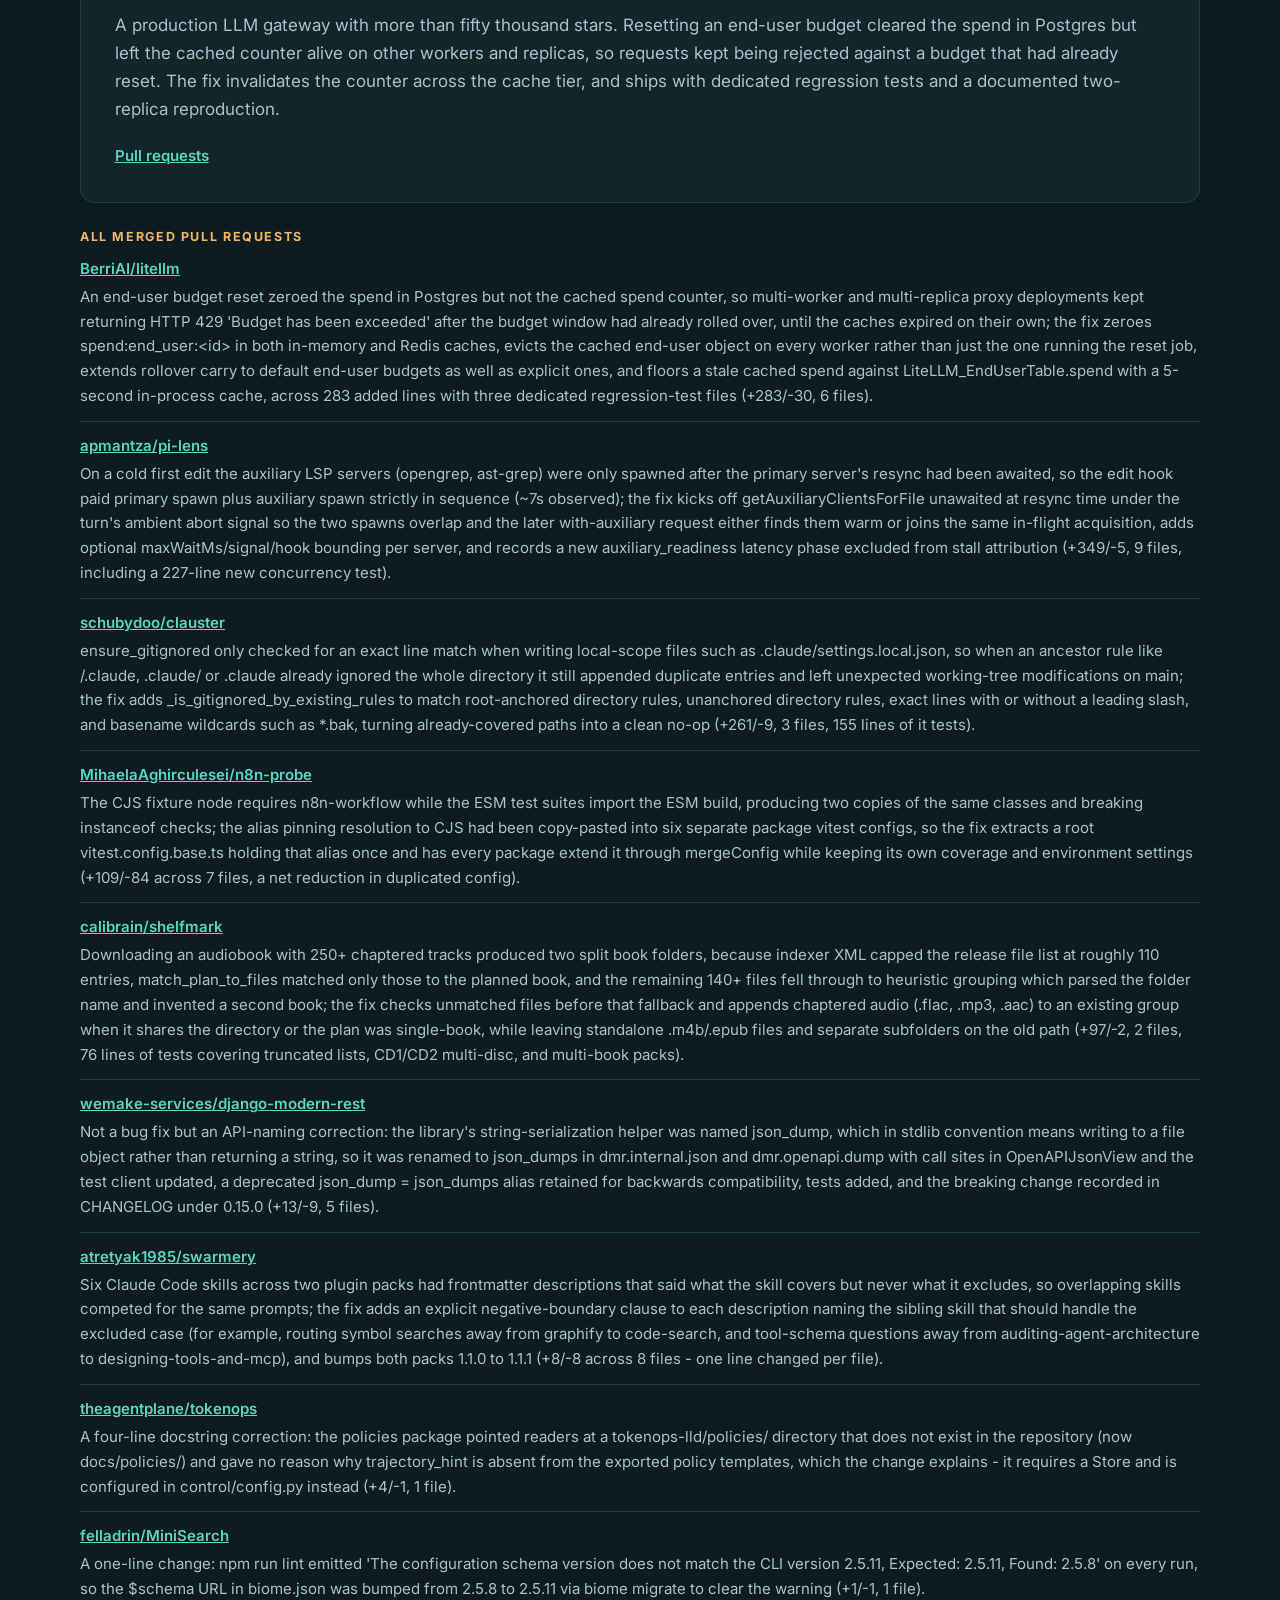
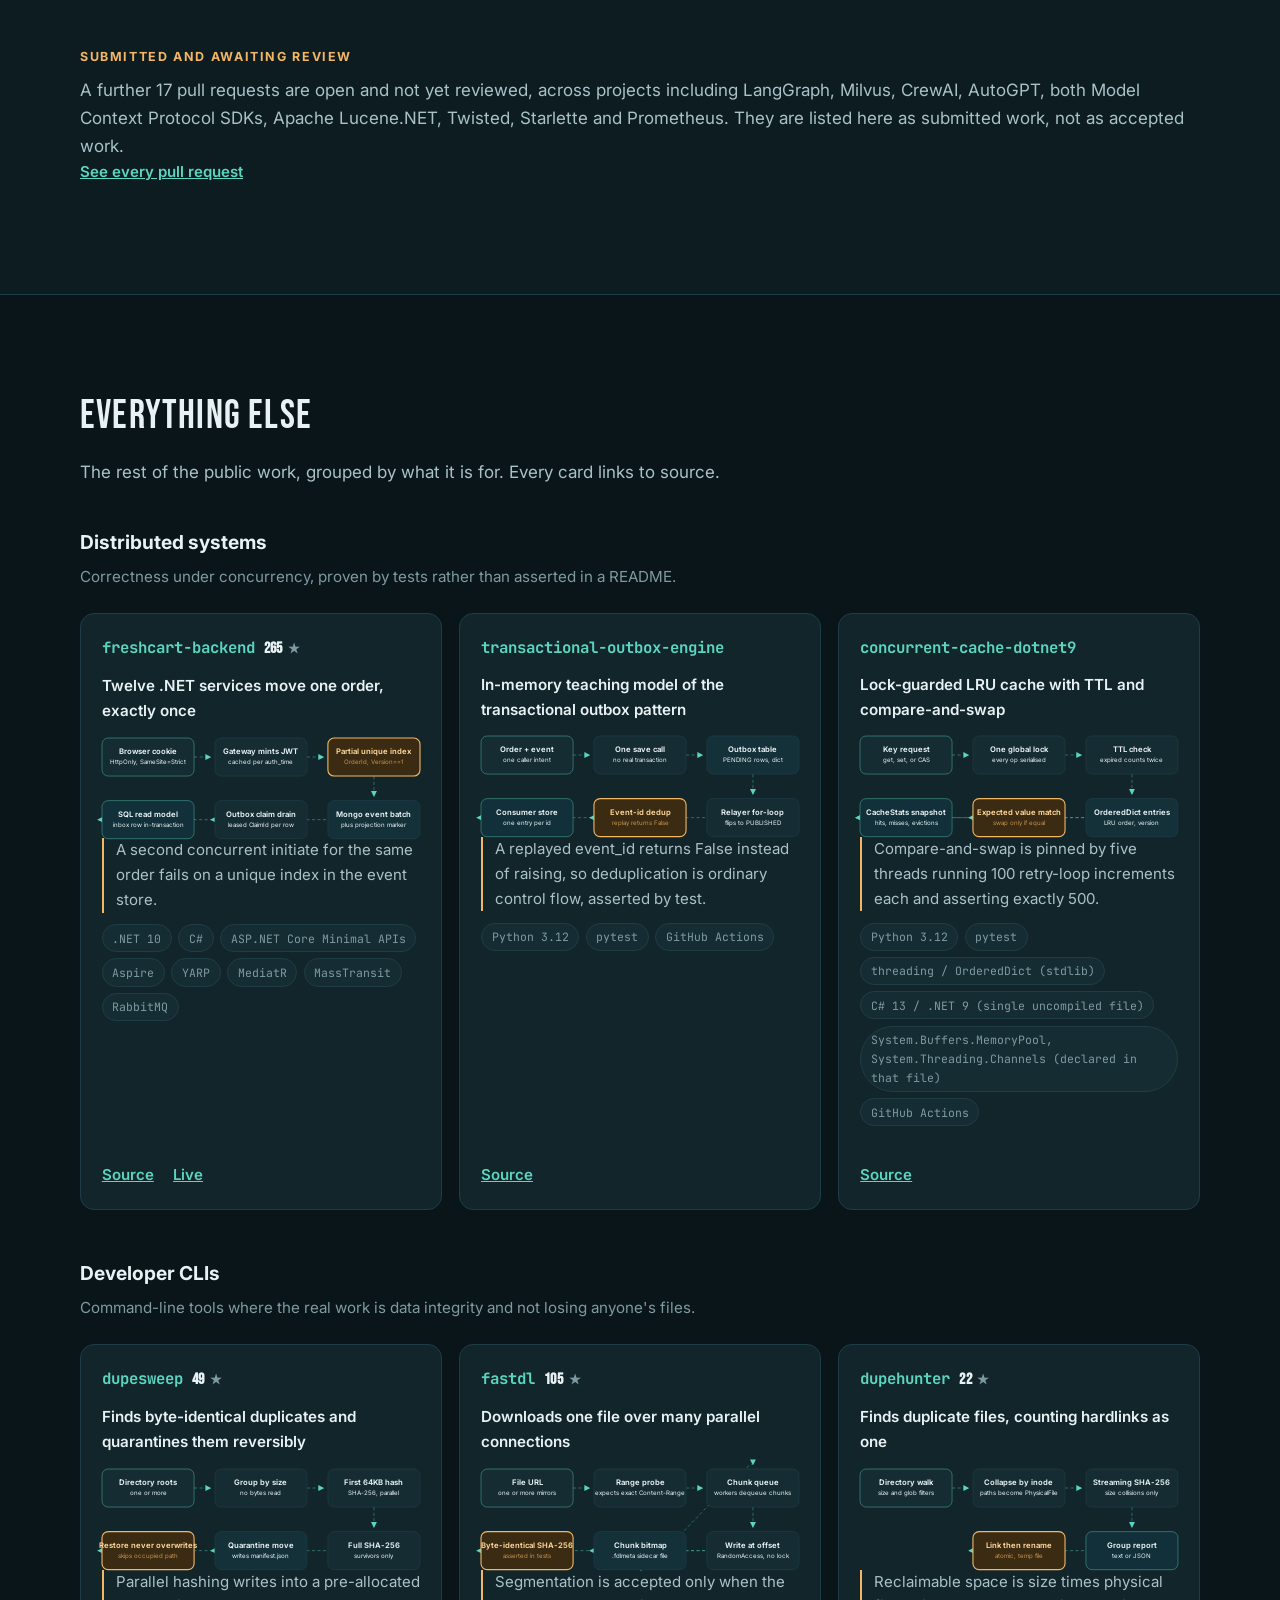
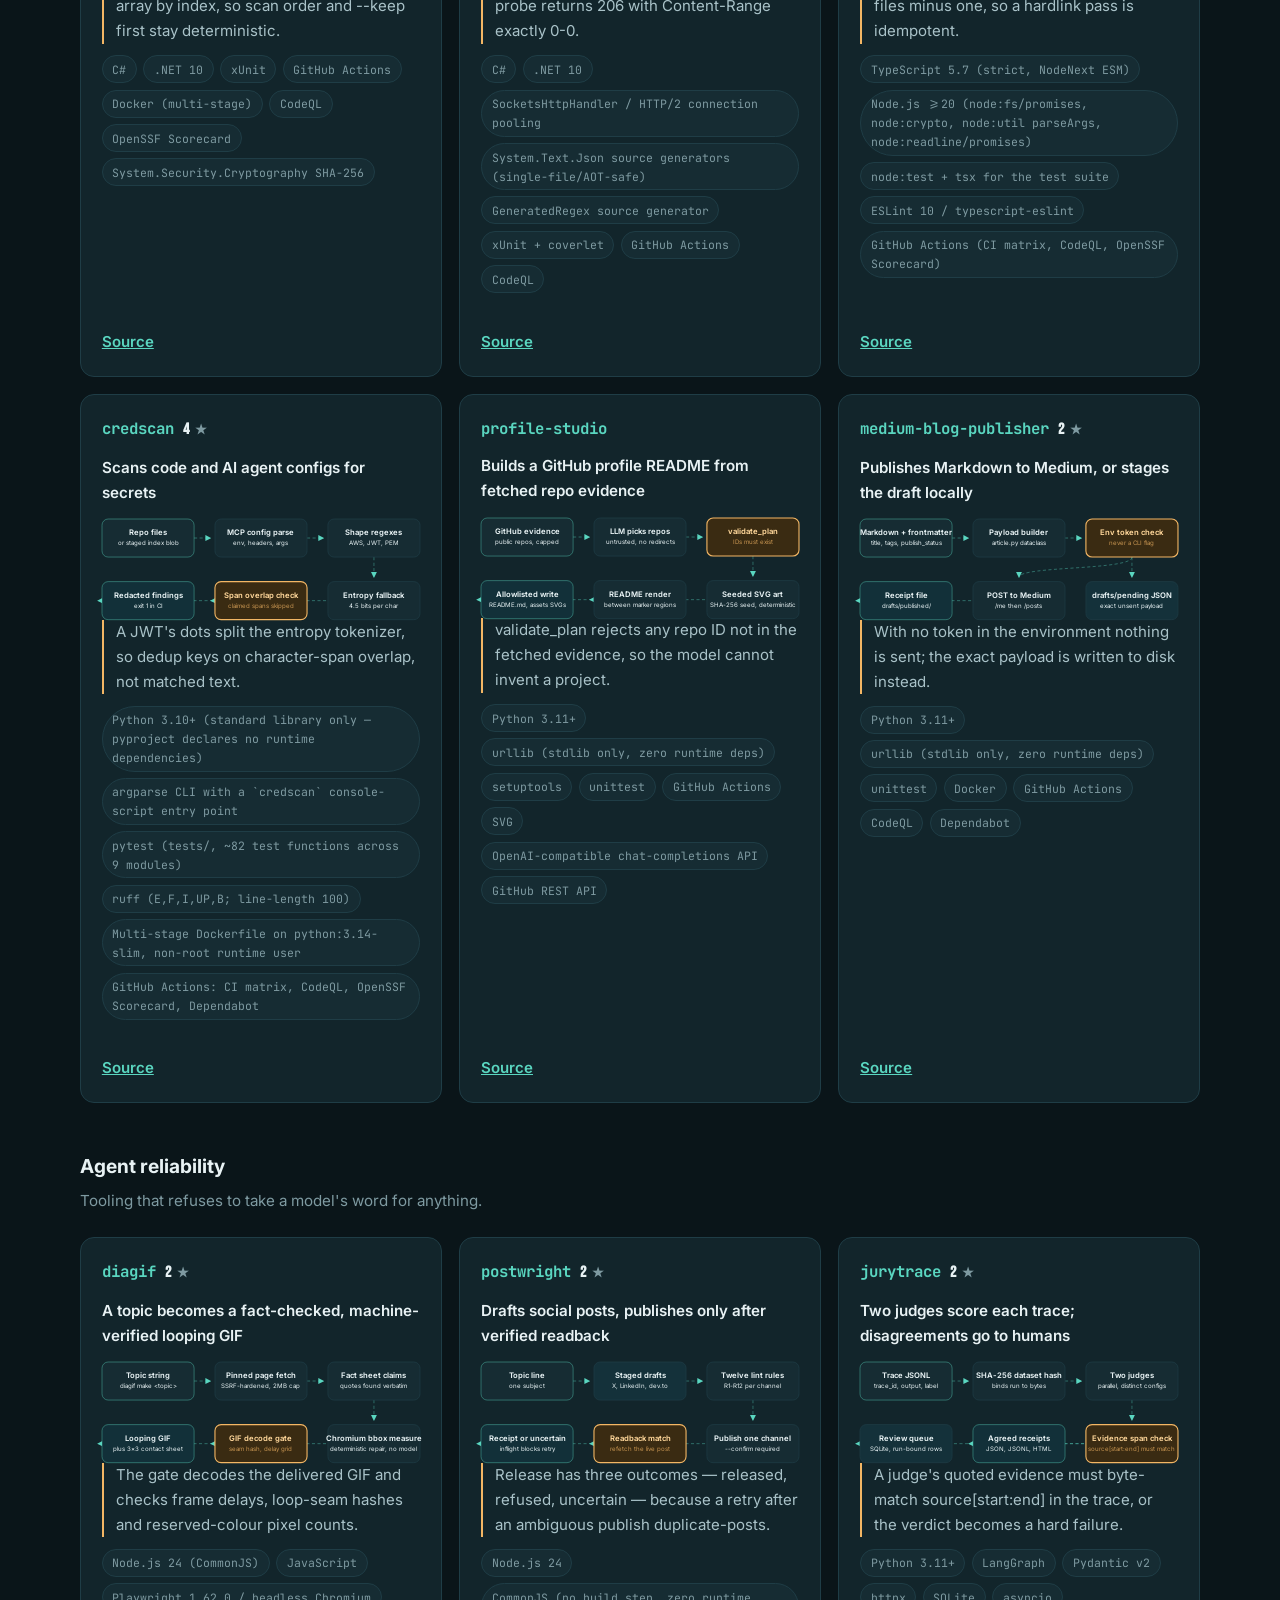
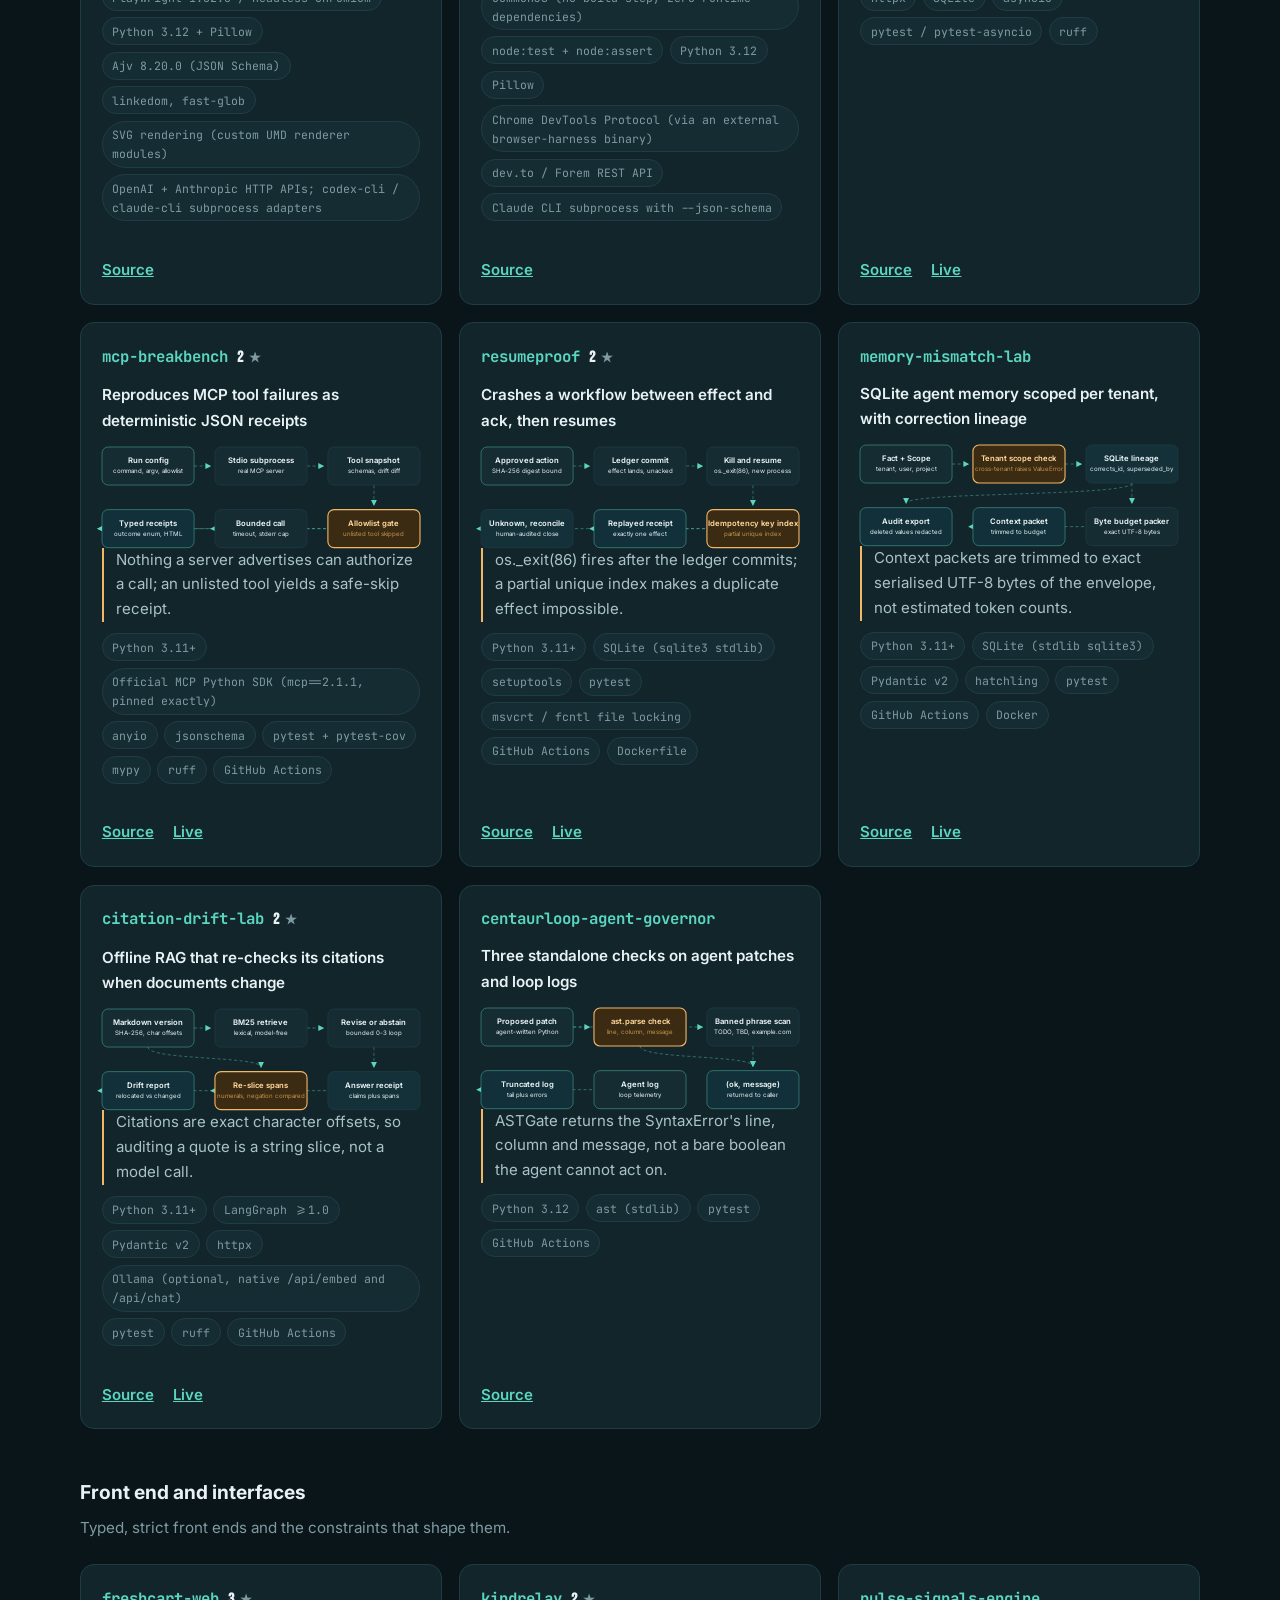
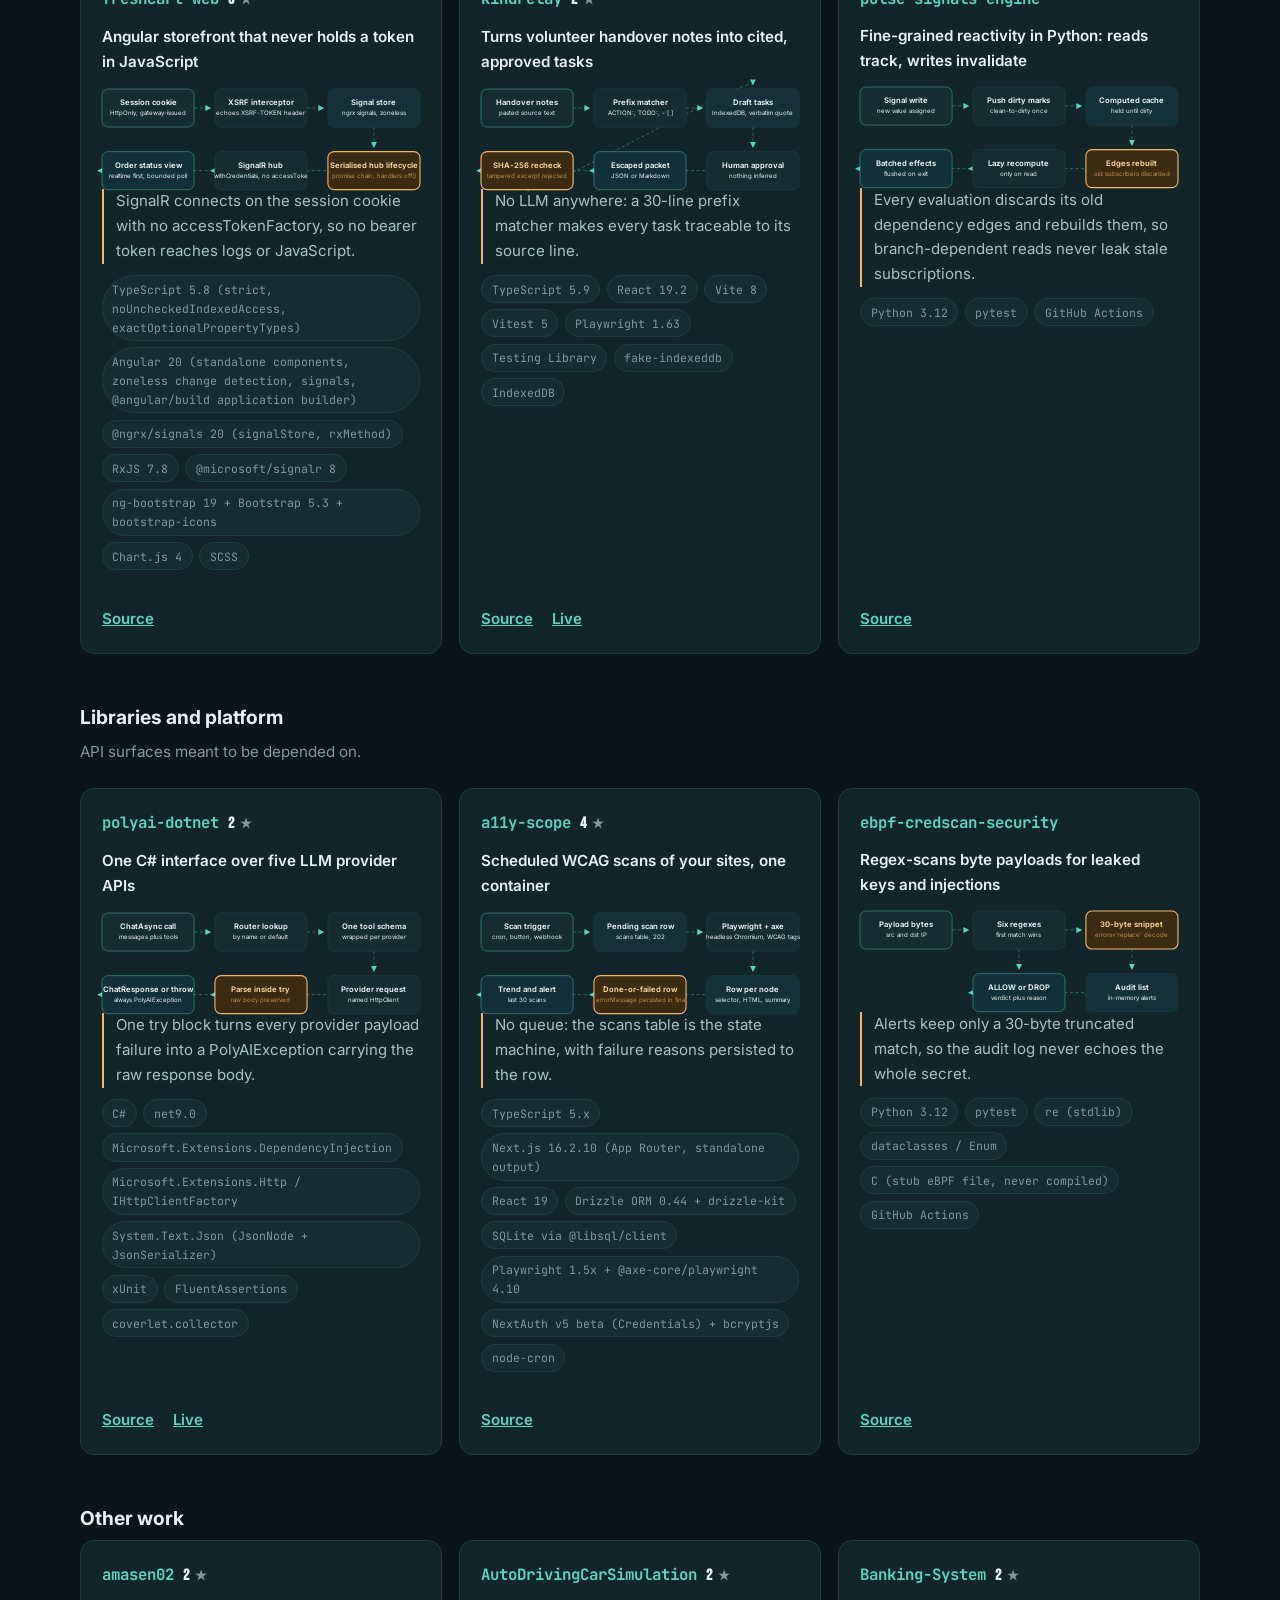
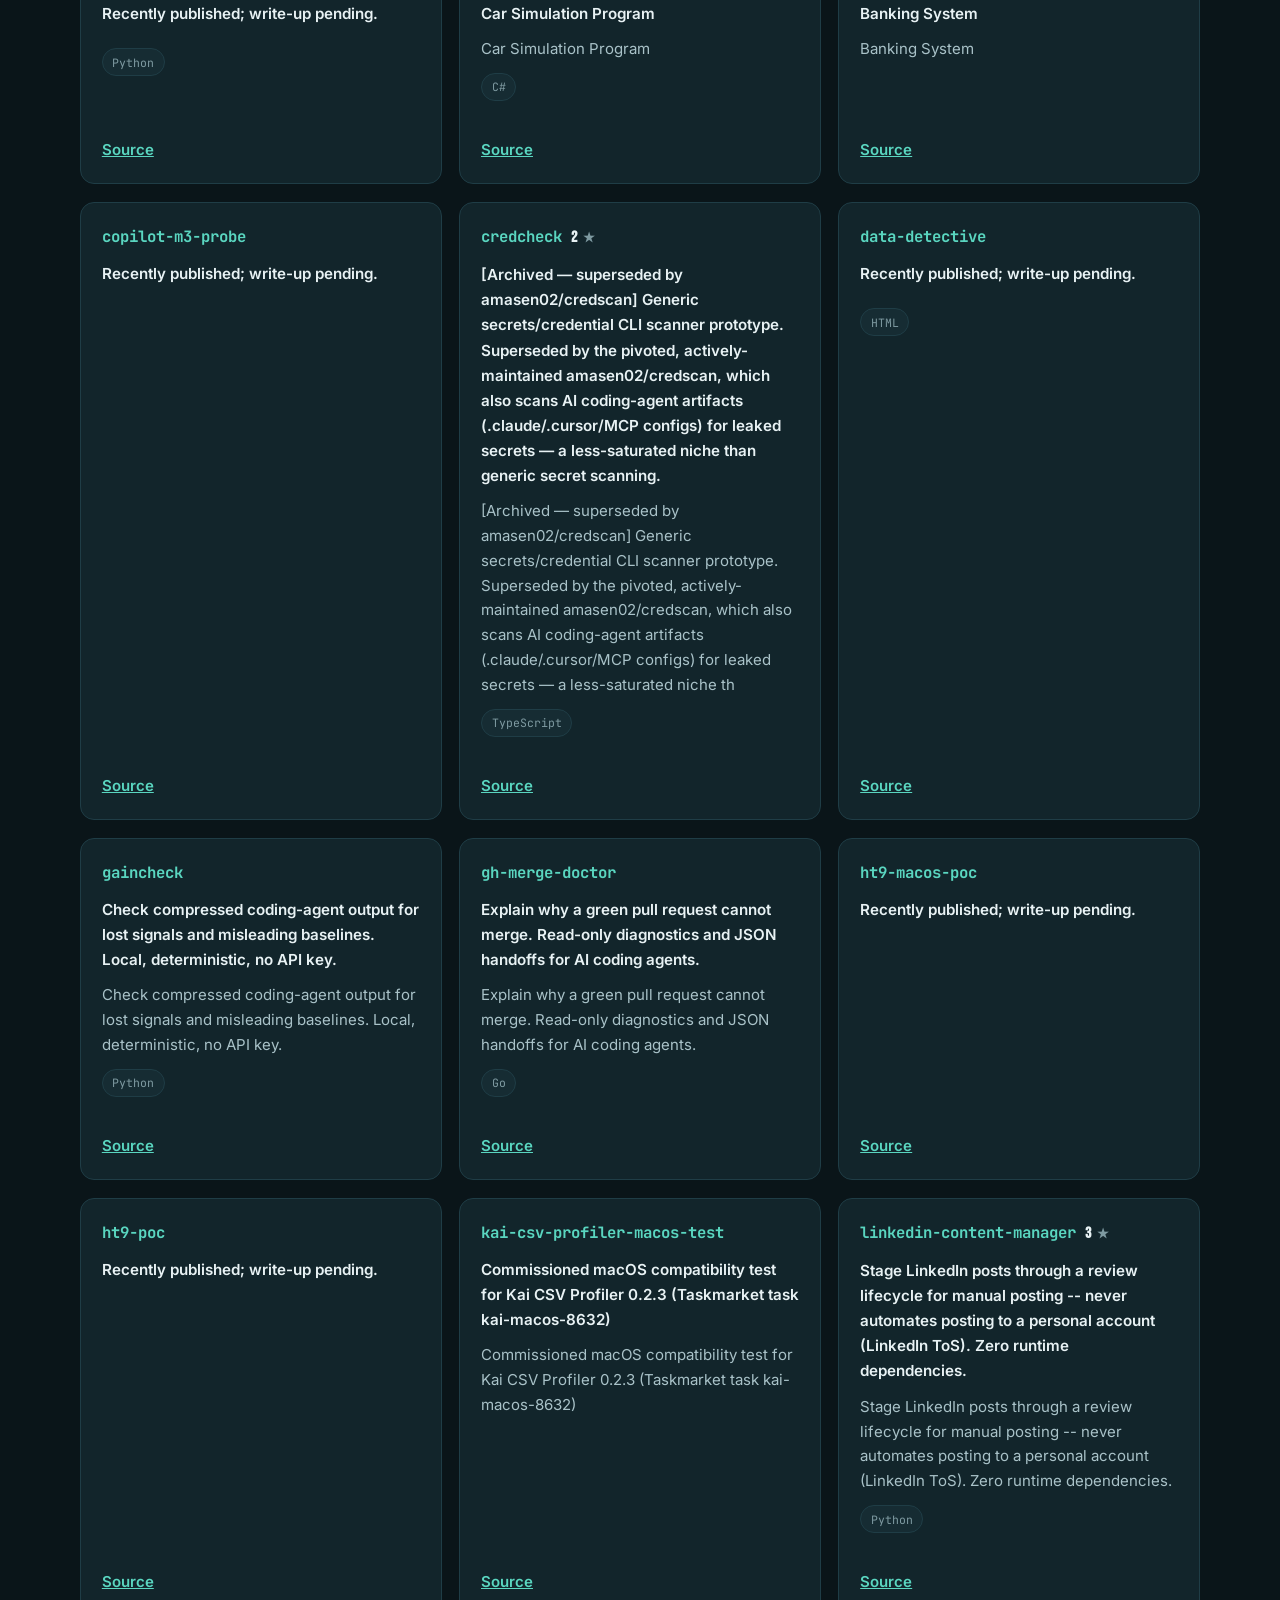
==== commit 79d17ec5: "chore: refresh live figures from the GitHub API" ====
--- a/index.html
+++ b/index.html
@@ -34,7 +34,7 @@
     </p>
     <ul class="stats" aria-label="Summary of public work">
       <li><span class="stat-n">40</span> public projects</li>
-      <li><span class="stat-n">481</span> stars</li>
+      <li><span class="stat-n">483</span> stars</li>
       <li><span class="stat-n">20</span> merged upstream fixes</li>
       <li><span class="stat-n">43</span> external repos engaged</li>
     </ul>
@@ -84,7 +84,7 @@
         <header class="lead-head">
           <h3>freshcart-backend</h3>
           <p class="tagline">Twelve .NET 10 microservices, each in a different architecture, with race conditions proven by tests</p>
-          <p class="meta"><span class="stat"><span class="stat-n">264</span> stars</span><span class="lang">C#</span></p>
+          <p class="meta"><span class="stat"><span class="stat-n">265</span> stars</span><span class="lang">C#</span></p>
         </header>
         <p class="lede">Twelve .NET services move one order, exactly once</p>
         <div class="block"><h4>How it works</h4><div class="flow-wrap"><svg class="flow" viewBox="0 0 518 164" role="img" aria-label="Twelve .NET services move one order, exactly once" preserveAspectRatio="xMidYMid meet"><defs><marker id="fa" viewBox="0 0 10 10" refX="9" refY="5" markerWidth="6" markerHeight="6" orient="auto-start-reverse"><path d="M0,0 L10,5 L0,10 z" fill="currentColor"/></marker></defs><path class="flow-edge" d="M150,31.0 L177,31.0" marker-end="url(#fa)"/><path class="flow-edge" d="M334,31.0 L361,31.0" marker-end="url(#fa)"/><path class="flow-edge" d="M443.0,62 C443.0,84 443.0,76 443.0,95" marker-end="url(#fa)"/><path class="flow-edge" d="M518,133.0 L177,133.0" marker-end="url(#fa)"/><path class="flow-edge" d="M334,133.0 L-7,133.0" marker-end="url(#fa)"/><g class="flow-node n-in" transform="translate(0,0)"><rect width="150" height="62" rx="10"/><text class="fn-label" x="75.0" y="26">Browser cookie</text><text class="fn-sub" x="75.0" y="43">HttpOnly, SameSite=Strict</text></g><g class="flow-node n-proc" transform="translate(184,0)"><rect width="150" height="62" rx="10"/><text class="fn-label" x="75.0" y="26">Gateway mints JWT</text><text class="fn-sub" x="75.0" y="43">cached per auth_time</text></g><g class="flow-node n-guard" transform="translate(368,0)"><rect width="150" height="62" rx="10"/><text class="fn-label" x="75.0" y="26">Partial unique index</text><text class="fn-sub" x="75.0" y="43">OrderId, Version==1</text></g><g class="flow-node n-store" transform="translate(368,102)"><rect width="150" height="62" rx="10"/><text class="fn-label" x="75.0" y="26">Mongo event batch</text><text class="fn-sub" x="75.0" y="43">plus projection marker</text></g><g class="flow-node n-proc" transform="translate(184,102)"><rect width="150" height="62" rx="10"/><text class="fn-label" x="75.0" y="26">Outbox claim drain</text><text class="fn-sub" x="75.0" y="43">leased ClaimId per row</text></g><g class="flow-node n-out" transform="translate(0,102)"><rect width="150" height="62" rx="10"/><text class="fn-label" x="75.0" y="26">SQL read model</text><text class="fn-sub" x="75.0" y="43">inbox row in-transaction</text></g></svg><p class="flow-punch">A second concurrent initiate for the same order fails on a unique index in the event store.</p></div></div>
@@ -110,7 +110,7 @@
         <header class="lead-head">
           <h3>fastdl</h3>
           <p class="tagline">Multi-connection segmented HTTP downloader CLI in .NET 10, with mirror striping and chunk resume</p>
-          <p class="meta"><span class="stat"><span class="stat-n">104</span> stars</span><span class="lang">C#</span></p>
+          <p class="meta"><span class="stat"><span class="stat-n">105</span> stars</span><span class="lang">C#</span></p>
         </header>
         <p class="lede">Downloads one file over many parallel connections</p>
         <div class="block"><h4>How it works</h4><div class="flow-wrap"><svg class="flow" viewBox="0 0 518 164" role="img" aria-label="Downloads one file over many parallel connections" preserveAspectRatio="xMidYMid meet"><defs><marker id="fa" viewBox="0 0 10 10" refX="9" refY="5" markerWidth="6" markerHeight="6" orient="auto-start-reverse"><path d="M0,0 L10,5 L0,10 z" fill="currentColor"/></marker></defs><path class="flow-edge" d="M150,31.0 L177,31.0" marker-end="url(#fa)"/><path class="flow-edge" d="M334,31.0 L361,31.0" marker-end="url(#fa)"/><path class="flow-edge" d="M443.0,62 C443.0,84 443.0,76 443.0,95" marker-end="url(#fa)"/><path class="flow-edge" d="M518,133.0 L177,133.0" marker-end="url(#fa)"/><path class="flow-edge" d="M259.0,164 C259.0,186 443.0,-26 443.0,-7" marker-end="url(#fa)"/><path class="flow-edge" d="M518,133.0 L-7,133.0" marker-end="url(#fa)"/><g class="flow-node n-in" transform="translate(0,0)"><rect width="150" height="62" rx="10"/><text class="fn-label" x="75.0" y="26">File URL</text><text class="fn-sub" x="75.0" y="43">one or more mirrors</text></g><g class="flow-node n-proc" transform="translate(184,0)"><rect width="150" height="62" rx="10"/><text class="fn-label" x="75.0" y="26">Range probe</text><text class="fn-sub" x="75.0" y="43">expects exact Content-Range</text></g><g class="flow-node n-proc" transform="translate(368,0)"><rect width="150" height="62" rx="10"/><text class="fn-label" x="75.0" y="26">Chunk queue</text><text class="fn-sub" x="75.0" y="43">workers dequeue chunks</text></g><g class="flow-node n-proc" transform="translate(368,102)"><rect width="150" height="62" rx="10"/><text class="fn-label" x="75.0" y="26">Write at offset</text><text class="fn-sub" x="75.0" y="43">RandomAccess, no lock</text></g><g class="flow-node n-store" transform="translate(184,102)"><rect width="150" height="62" rx="10"/><text class="fn-label" x="75.0" y="26">Chunk bitmap</text><text class="fn-sub" x="75.0" y="43">.fdlmeta sidecar file</text></g><g class="flow-node n-guard" transform="translate(0,102)"><rect width="150" height="62" rx="10"/><text class="fn-label" x="75.0" y="26">Byte-identical SHA-256</text><text class="fn-sub" x="75.0" y="43">asserted in tests</text></g></svg><p class="flow-punch">Segmentation is accepted only when the probe returns 206 with Content-Range exactly 0-0.</p></div></div>
@@ -218,7 +218,7 @@
         <p class="theme-blurb">Correctness under concurrency, proven by tests rather than asserted in a README.</p>
         <div class="grid">
         <article class="card" data-theme-card>
-          <h4>freshcart-backend <span class="stat"><span class="stat-n">264</span>&#9733;</span></h4>
+          <h4>freshcart-backend <span class="stat"><span class="stat-n">265</span>&#9733;</span></h4>
           <p class="tagline">Twelve .NET services move one order, exactly once</p>
           <div class="flow-wrap"><svg class="flow" viewBox="0 0 518 164" role="img" aria-label="Twelve .NET services move one order, exactly once" preserveAspectRatio="xMidYMid meet"><defs><marker id="fa" viewBox="0 0 10 10" refX="9" refY="5" markerWidth="6" markerHeight="6" orient="auto-start-reverse"><path d="M0,0 L10,5 L0,10 z" fill="currentColor"/></marker></defs><path class="flow-edge" d="M150,31.0 L177,31.0" marker-end="url(#fa)"/><path class="flow-edge" d="M334,31.0 L361,31.0" marker-end="url(#fa)"/><path class="flow-edge" d="M443.0,62 C443.0,84 443.0,76 443.0,95" marker-end="url(#fa)"/><path class="flow-edge" d="M518,133.0 L177,133.0" marker-end="url(#fa)"/><path class="flow-edge" d="M334,133.0 L-7,133.0" marker-end="url(#fa)"/><g class="flow-node n-in" transform="translate(0,0)"><rect width="150" height="62" rx="10"/><text class="fn-label" x="75.0" y="26">Browser cookie</text><text class="fn-sub" x="75.0" y="43">HttpOnly, SameSite=Strict</text></g><g class="flow-node n-proc" transform="translate(184,0)"><rect width="150" height="62" rx="10"/><text class="fn-label" x="75.0" y="26">Gateway mints JWT</text><text class="fn-sub" x="75.0" y="43">cached per auth_time</text></g><g class="flow-node n-guard" transform="translate(368,0)"><rect width="150" height="62" rx="10"/><text class="fn-label" x="75.0" y="26">Partial unique index</text><text class="fn-sub" x="75.0" y="43">OrderId, Version==1</text></g><g class="flow-node n-store" transform="translate(368,102)"><rect width="150" height="62" rx="10"/><text class="fn-label" x="75.0" y="26">Mongo event batch</text><text class="fn-sub" x="75.0" y="43">plus projection marker</text></g><g class="flow-node n-proc" transform="translate(184,102)"><rect width="150" height="62" rx="10"/><text class="fn-label" x="75.0" y="26">Outbox claim drain</text><text class="fn-sub" x="75.0" y="43">leased ClaimId per row</text></g><g class="flow-node n-out" transform="translate(0,102)"><rect width="150" height="62" rx="10"/><text class="fn-label" x="75.0" y="26">SQL read model</text><text class="fn-sub" x="75.0" y="43">inbox row in-transaction</text></g></svg><p class="flow-punch">A second concurrent initiate for the same order fails on a unique index in the event store.</p></div>
           
@@ -255,7 +255,7 @@
           <p class="actions"><a class="link" href="https://github.com/amasen02/dupesweep">Source</a></p>
         </article>
         <article class="card" data-theme-card>
-          <h4>fastdl <span class="stat"><span class="stat-n">104</span>&#9733;</span></h4>
+          <h4>fastdl <span class="stat"><span class="stat-n">105</span>&#9733;</span></h4>
           <p class="tagline">Downloads one file over many parallel connections</p>
           <div class="flow-wrap"><svg class="flow" viewBox="0 0 518 164" role="img" aria-label="Downloads one file over many parallel connections" preserveAspectRatio="xMidYMid meet"><defs><marker id="fa" viewBox="0 0 10 10" refX="9" refY="5" markerWidth="6" markerHeight="6" orient="auto-start-reverse"><path d="M0,0 L10,5 L0,10 z" fill="currentColor"/></marker></defs><path class="flow-edge" d="M150,31.0 L177,31.0" marker-end="url(#fa)"/><path class="flow-edge" d="M334,31.0 L361,31.0" marker-end="url(#fa)"/><path class="flow-edge" d="M443.0,62 C443.0,84 443.0,76 443.0,95" marker-end="url(#fa)"/><path class="flow-edge" d="M518,133.0 L177,133.0" marker-end="url(#fa)"/><path class="flow-edge" d="M259.0,164 C259.0,186 443.0,-26 443.0,-7" marker-end="url(#fa)"/><path class="flow-edge" d="M518,133.0 L-7,133.0" marker-end="url(#fa)"/><g class="flow-node n-in" transform="translate(0,0)"><rect width="150" height="62" rx="10"/><text class="fn-label" x="75.0" y="26">File URL</text><text class="fn-sub" x="75.0" y="43">one or more mirrors</text></g><g class="flow-node n-proc" transform="translate(184,0)"><rect width="150" height="62" rx="10"/><text class="fn-label" x="75.0" y="26">Range probe</text><text class="fn-sub" x="75.0" y="43">expects exact Content-Range</text></g><g class="flow-node n-proc" transform="translate(368,0)"><rect width="150" height="62" rx="10"/><text class="fn-label" x="75.0" y="26">Chunk queue</text><text class="fn-sub" x="75.0" y="43">workers dequeue chunks</text></g><g class="flow-node n-proc" transform="translate(368,102)"><rect width="150" height="62" rx="10"/><text class="fn-label" x="75.0" y="26">Write at offset</text><text class="fn-sub" x="75.0" y="43">RandomAccess, no lock</text></g><g class="flow-node n-store" transform="translate(184,102)"><rect width="150" height="62" rx="10"/><text class="fn-label" x="75.0" y="26">Chunk bitmap</text><text class="fn-sub" x="75.0" y="43">.fdlmeta sidecar file</text></g><g class="flow-node n-guard" transform="translate(0,102)"><rect width="150" height="62" rx="10"/><text class="fn-label" x="75.0" y="26">Byte-identical SHA-256</text><text class="fn-sub" x="75.0" y="43">asserted in tests</text></g></svg><p class="flow-punch">Segmentation is accepted only when the probe returns 206 with Content-Range exactly 0-0.</p></div>
           
@@ -575,7 +575,7 @@
     </p>
     <p class="fine">
       Every figure on this page is read from the GitHub API and every project description from
-      the repository it describes. Figures last refreshed <time datetime="2026-11-26">2026-11-26</time>;
+      the repository it describes. Figures last refreshed <time datetime="2026-11-27">2026-11-27</time>;
       a scheduled job re-reads them daily, so the counts here track the accounts rather than a
       snapshot taken once.
     </p>
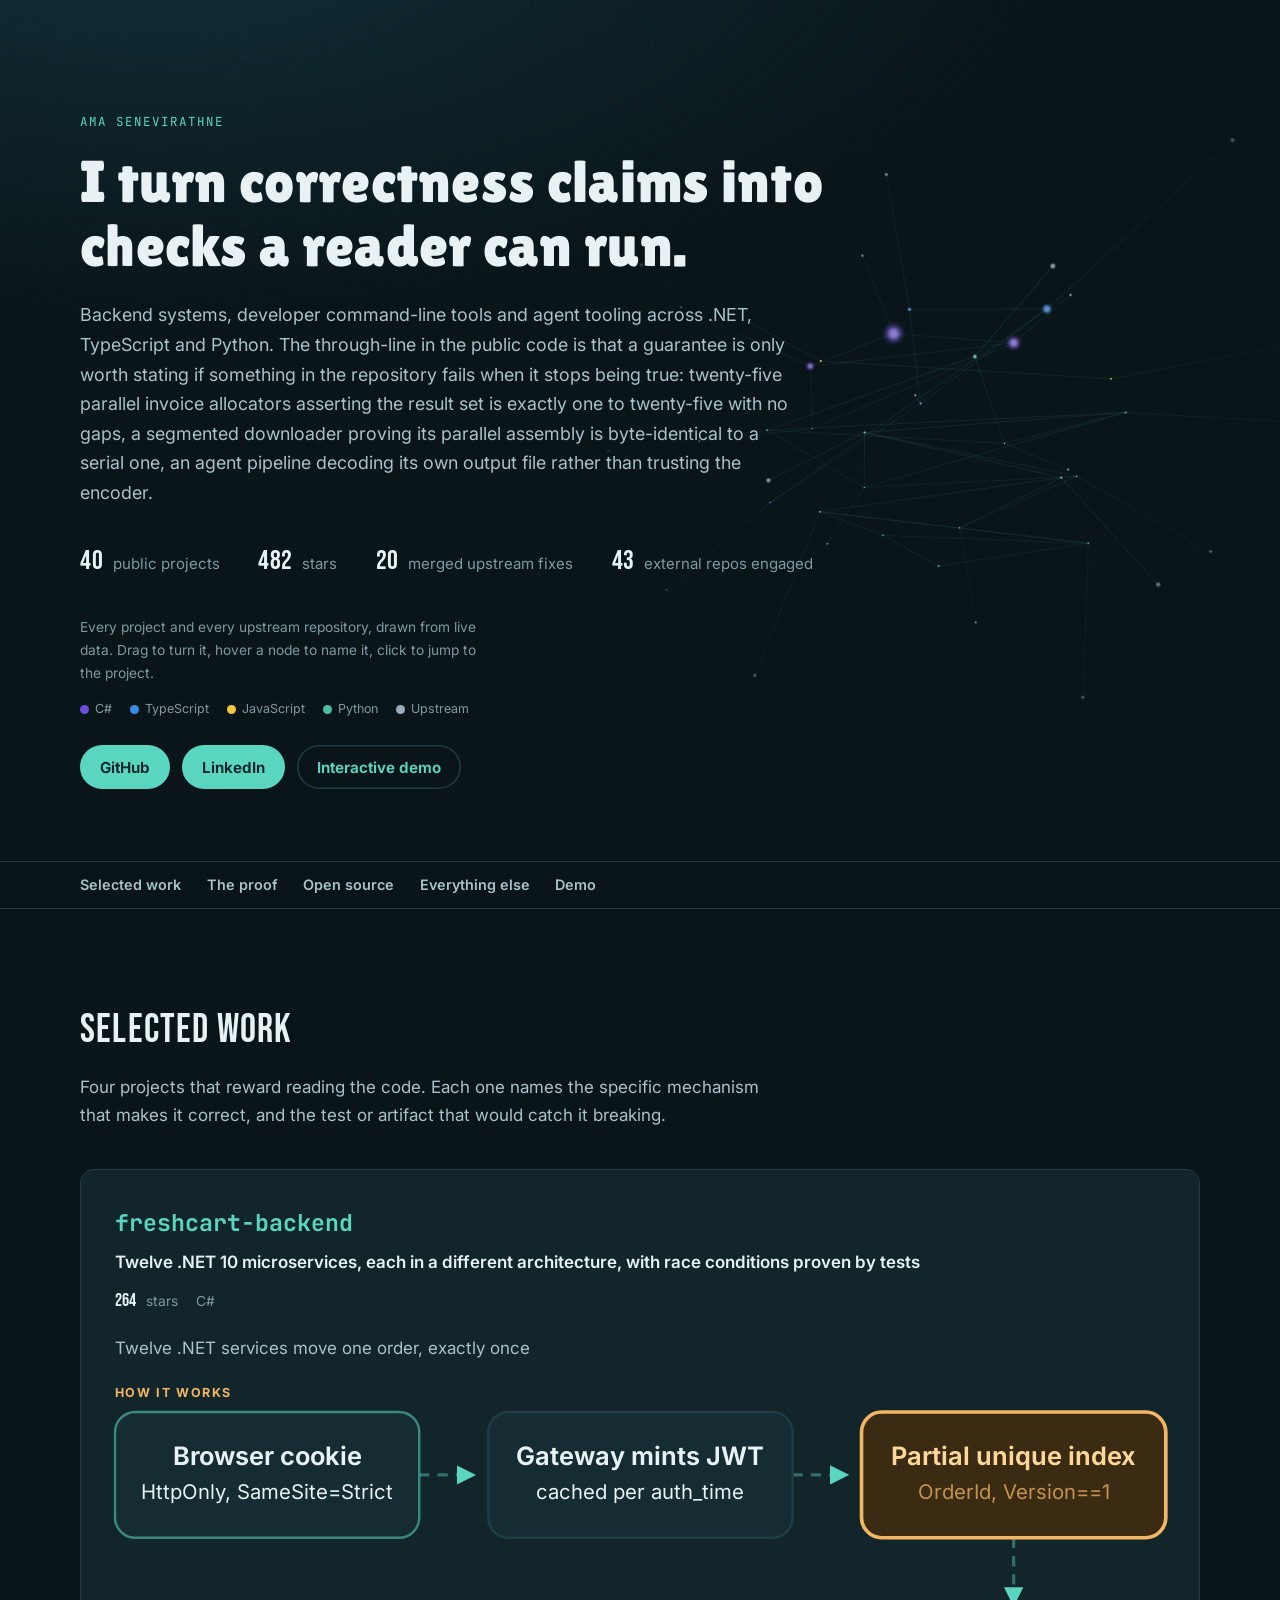
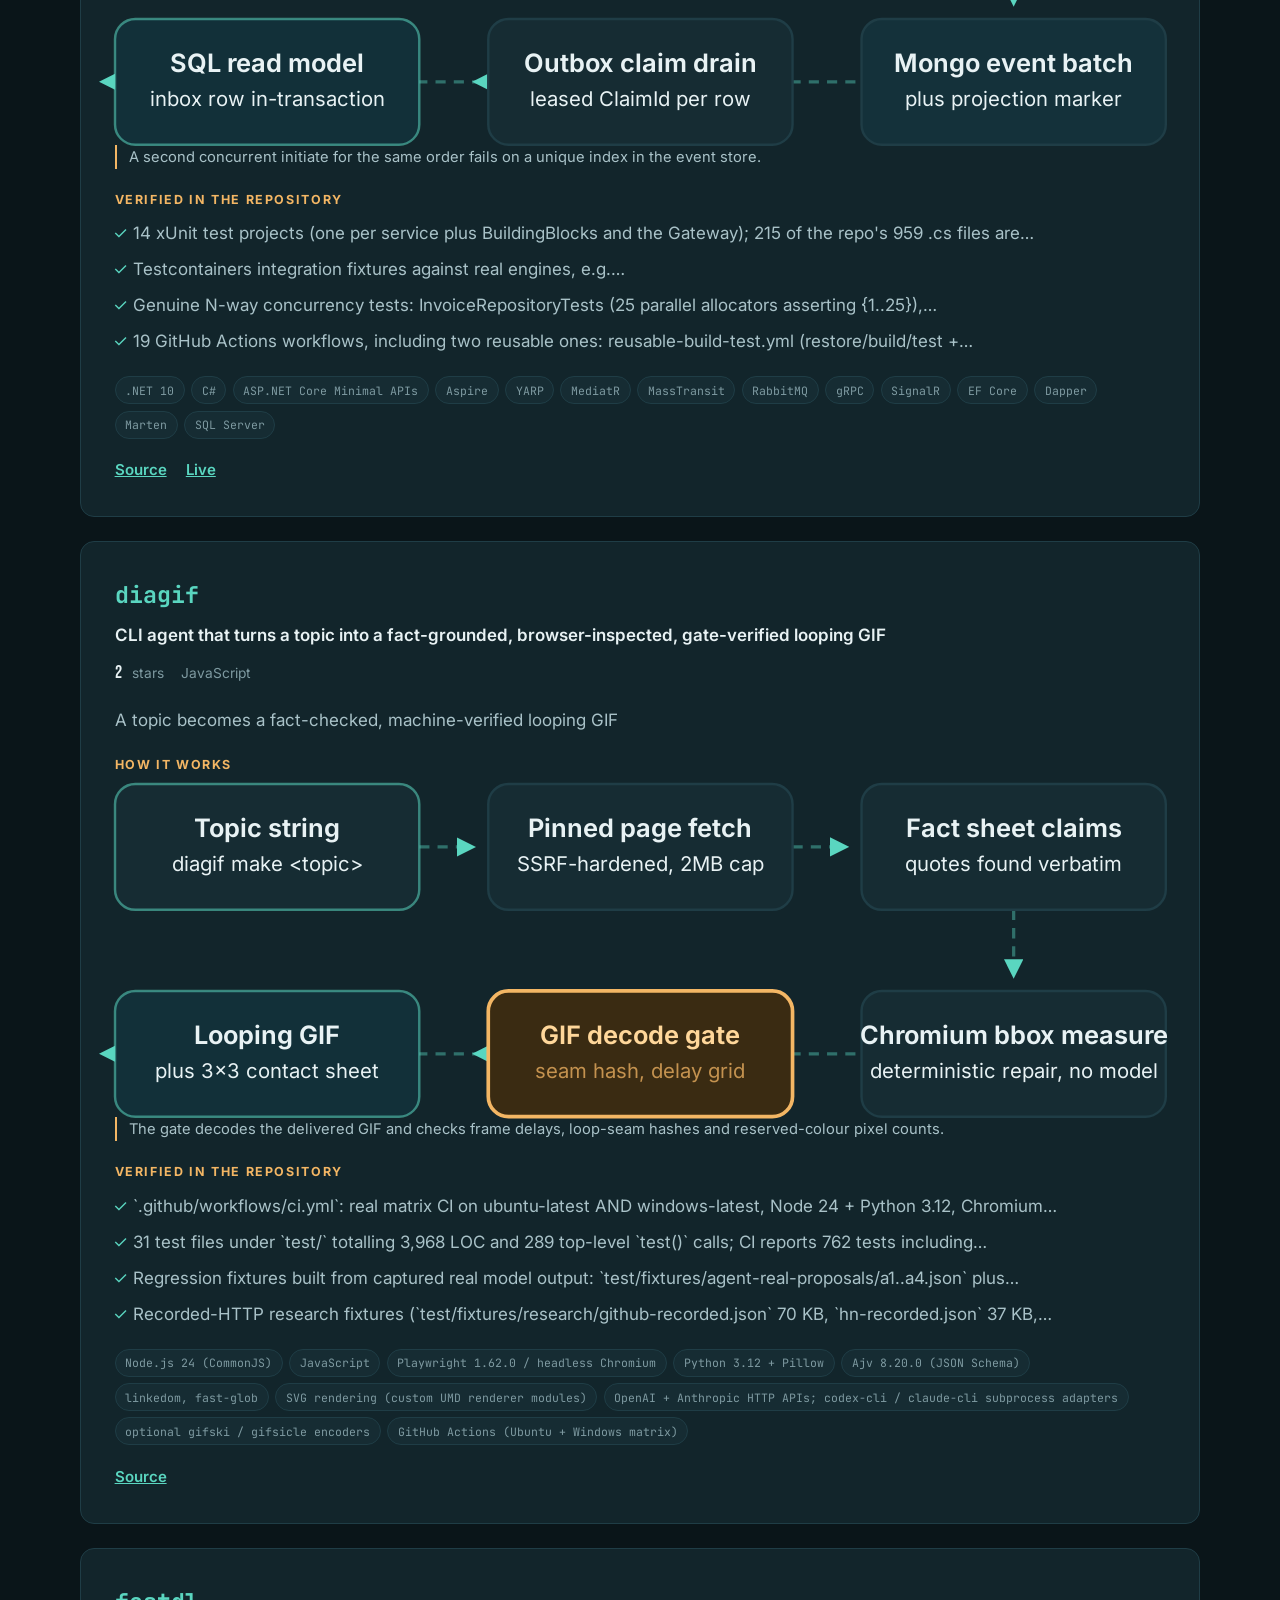
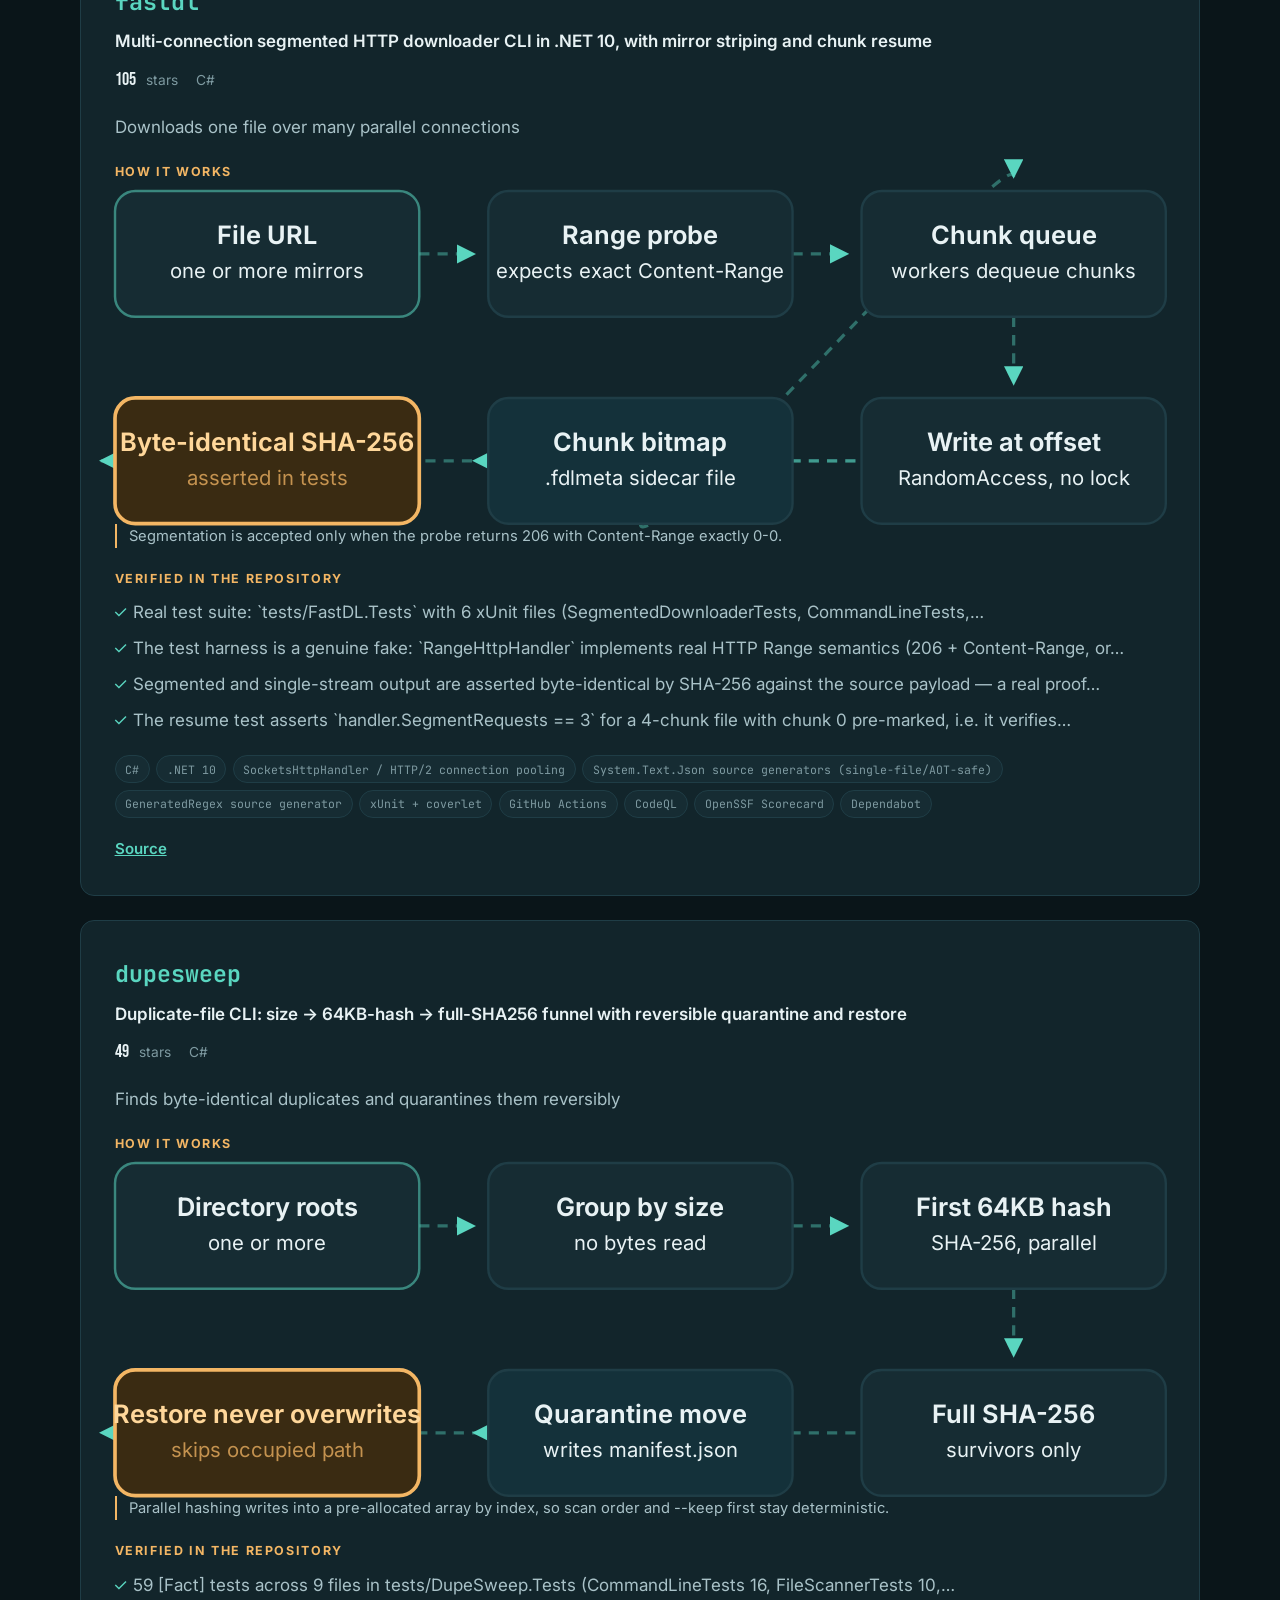
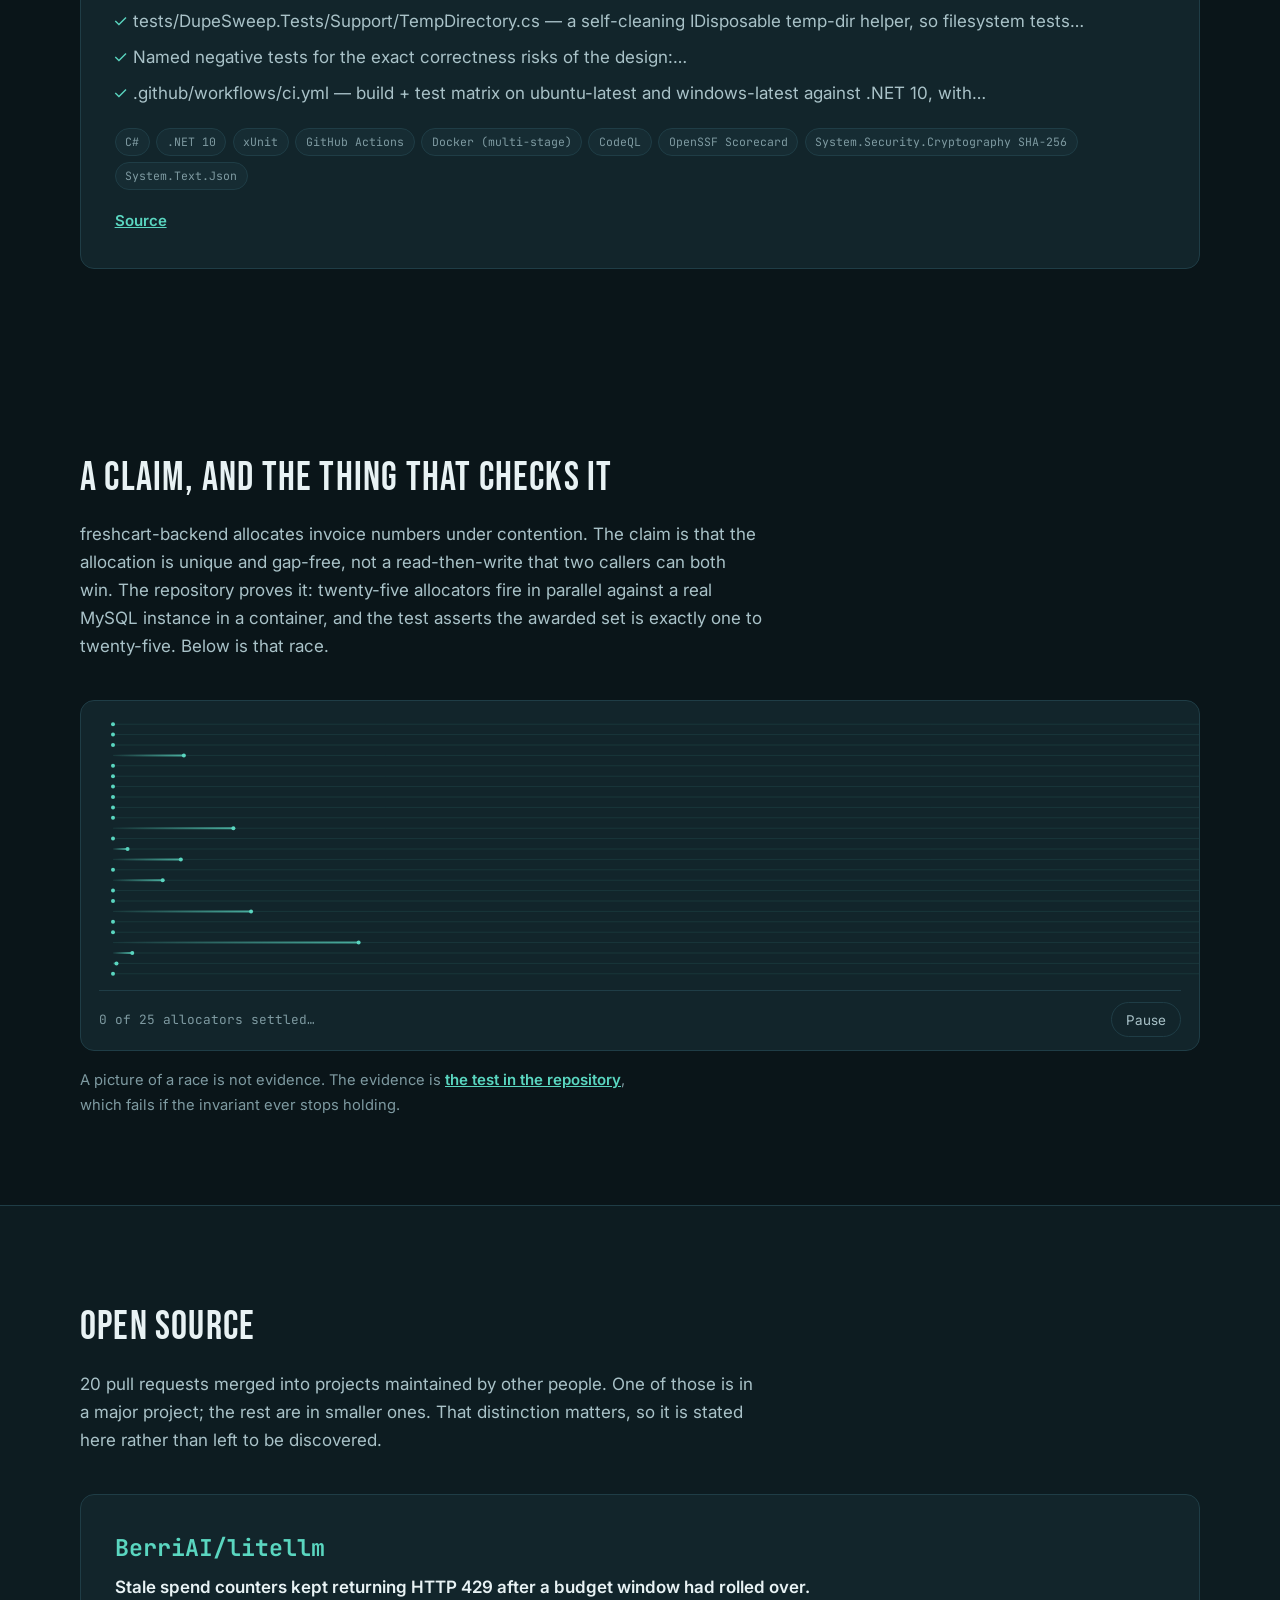
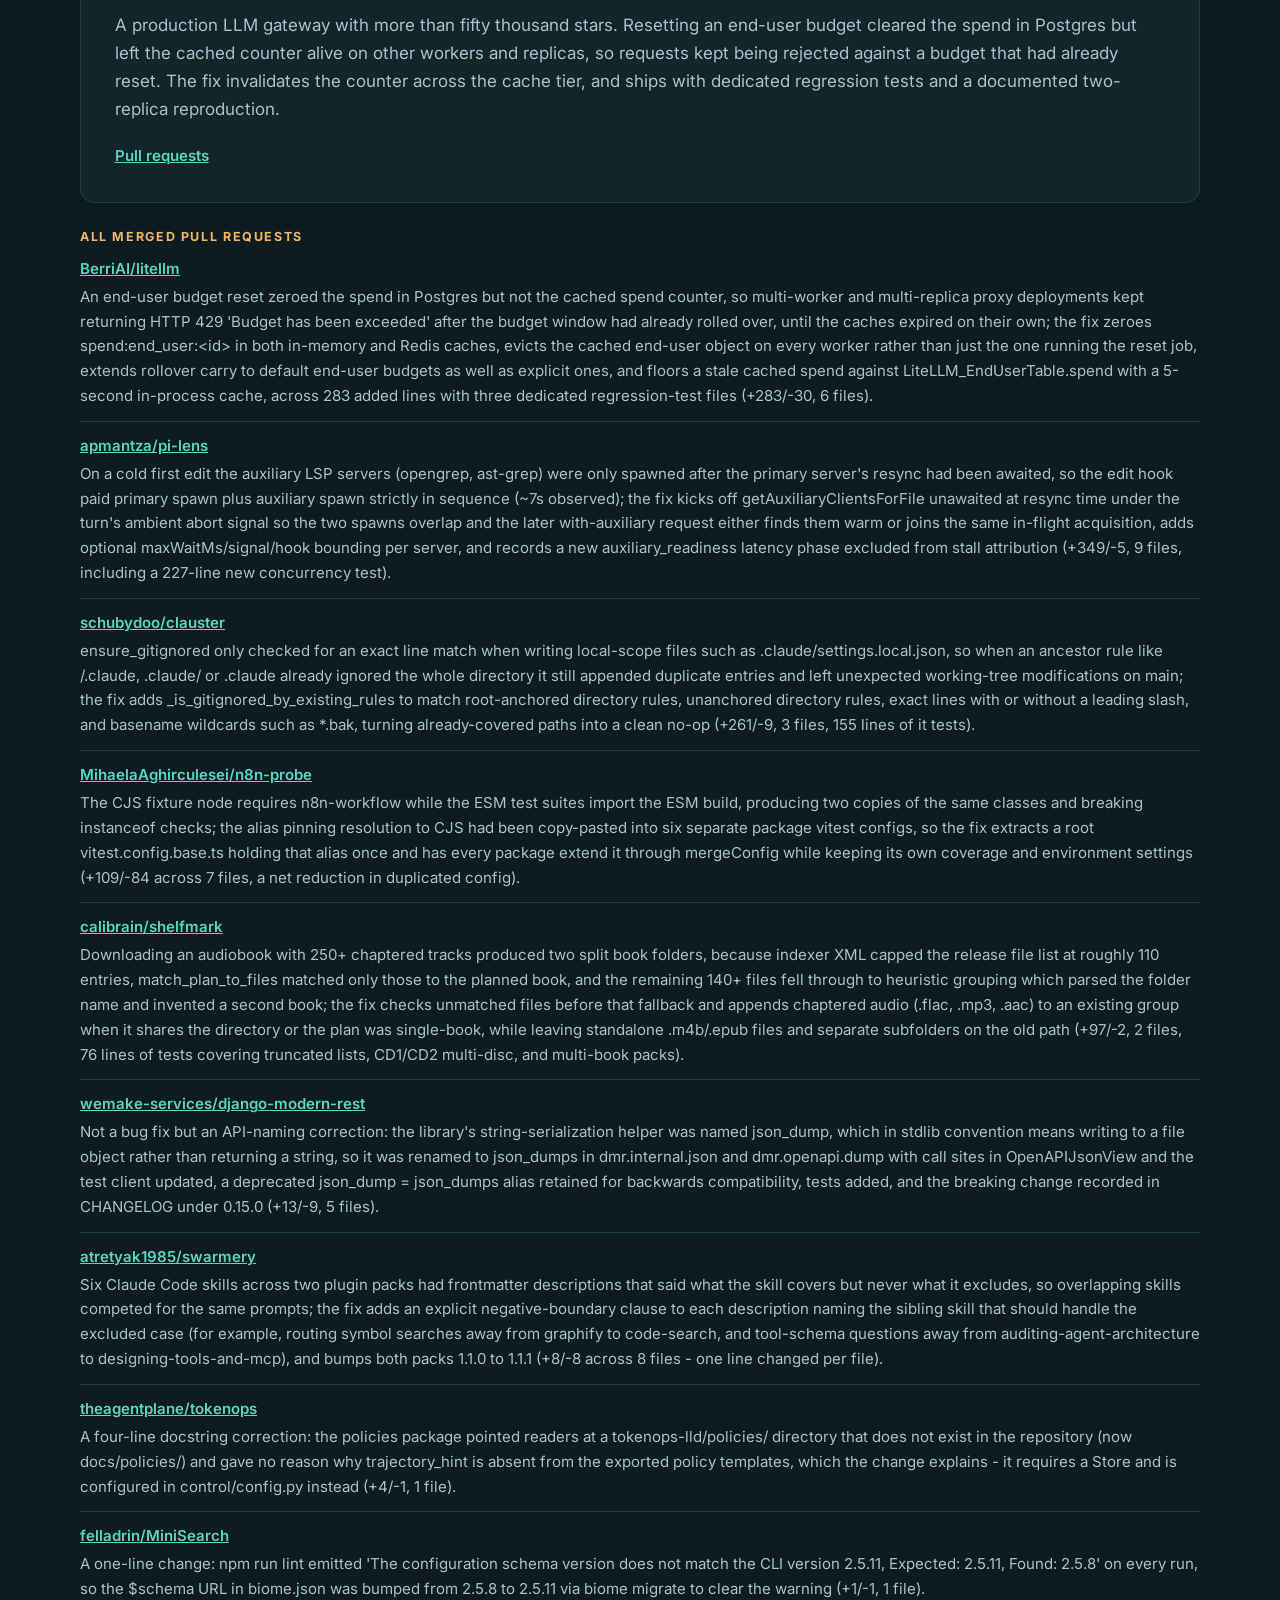
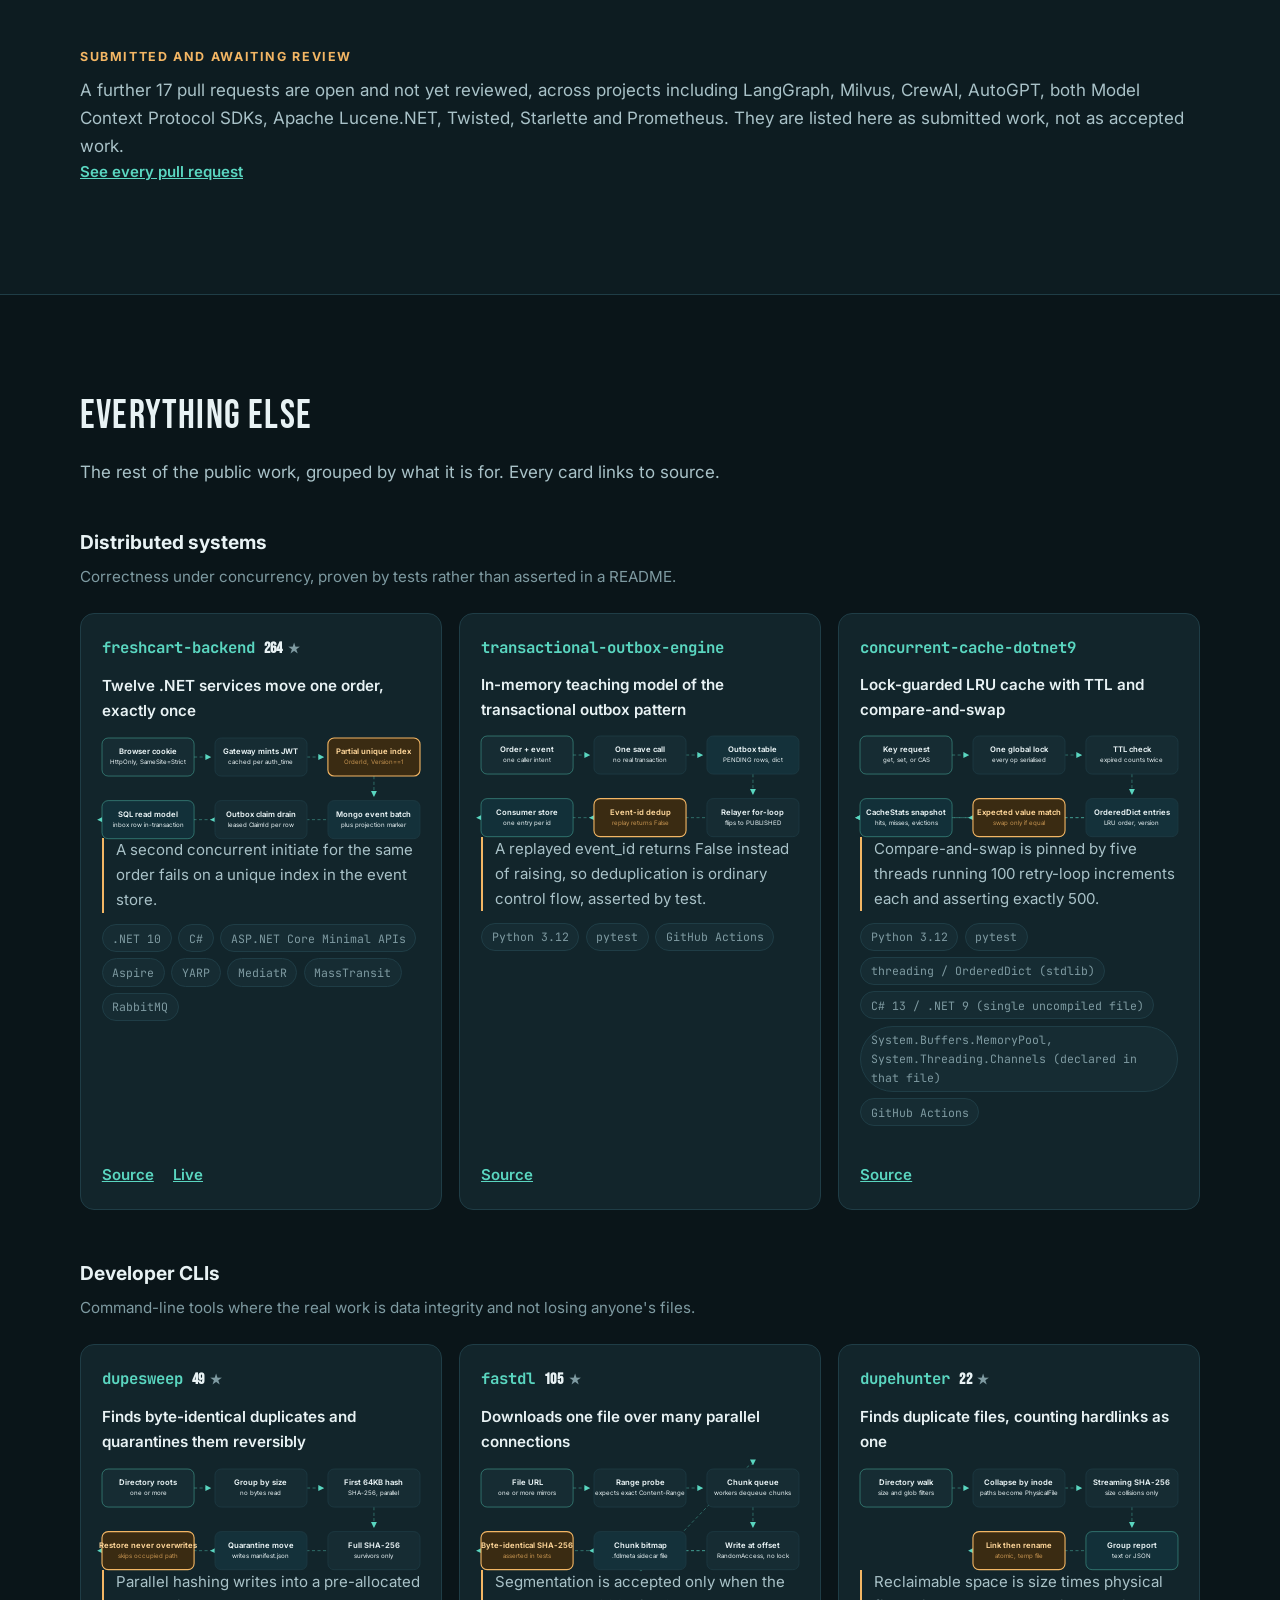
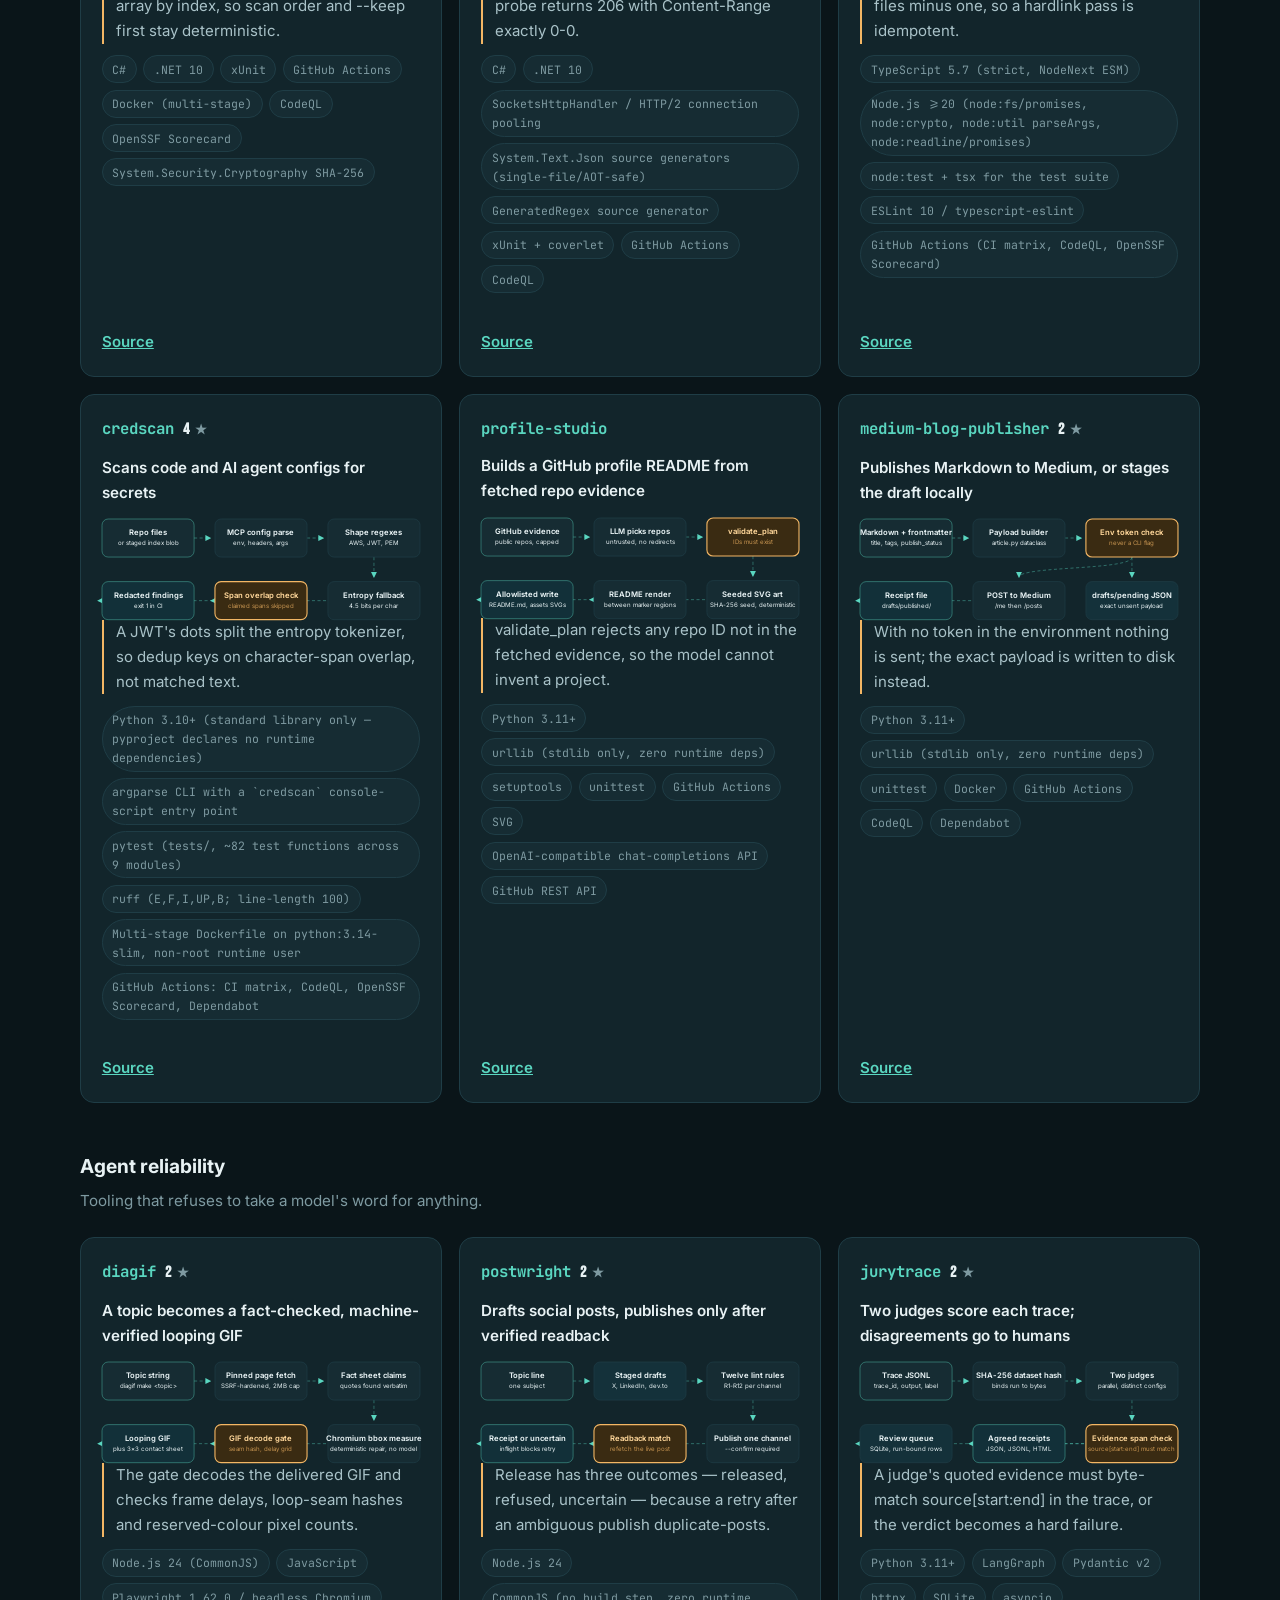
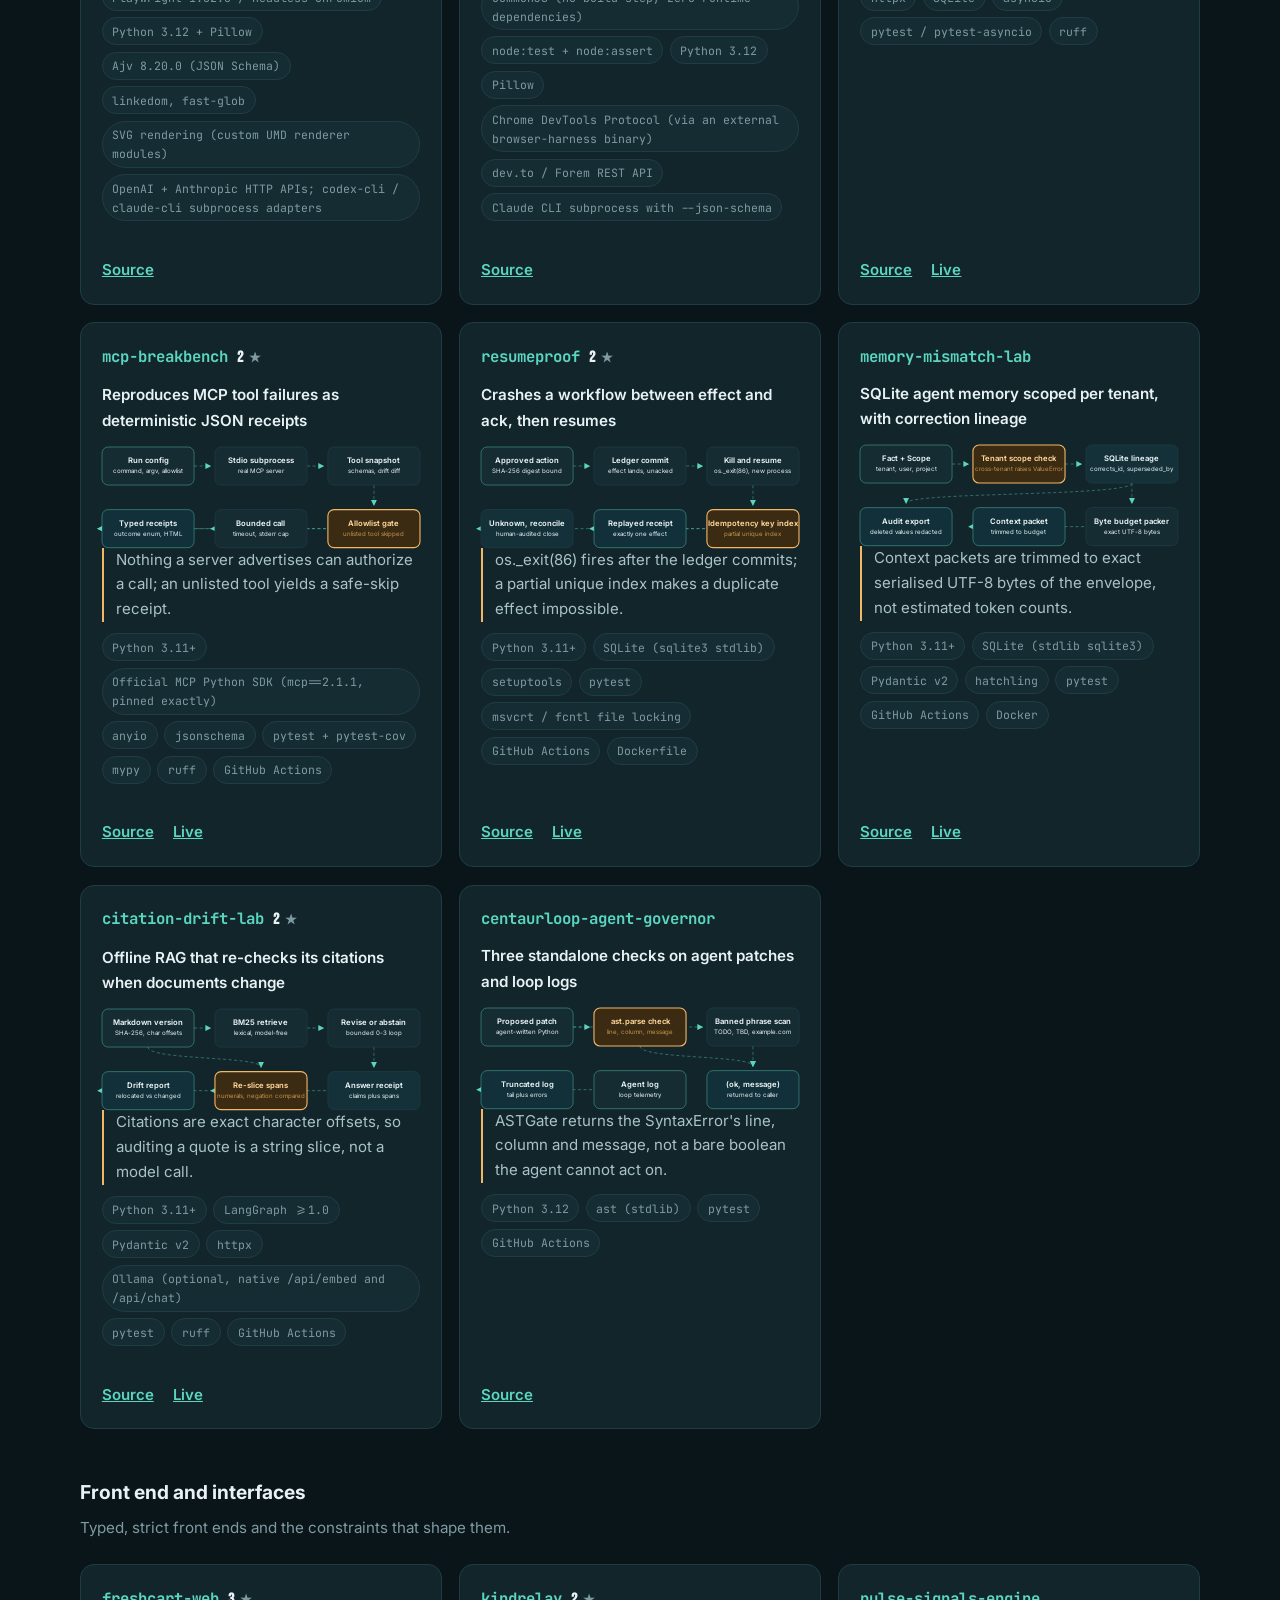
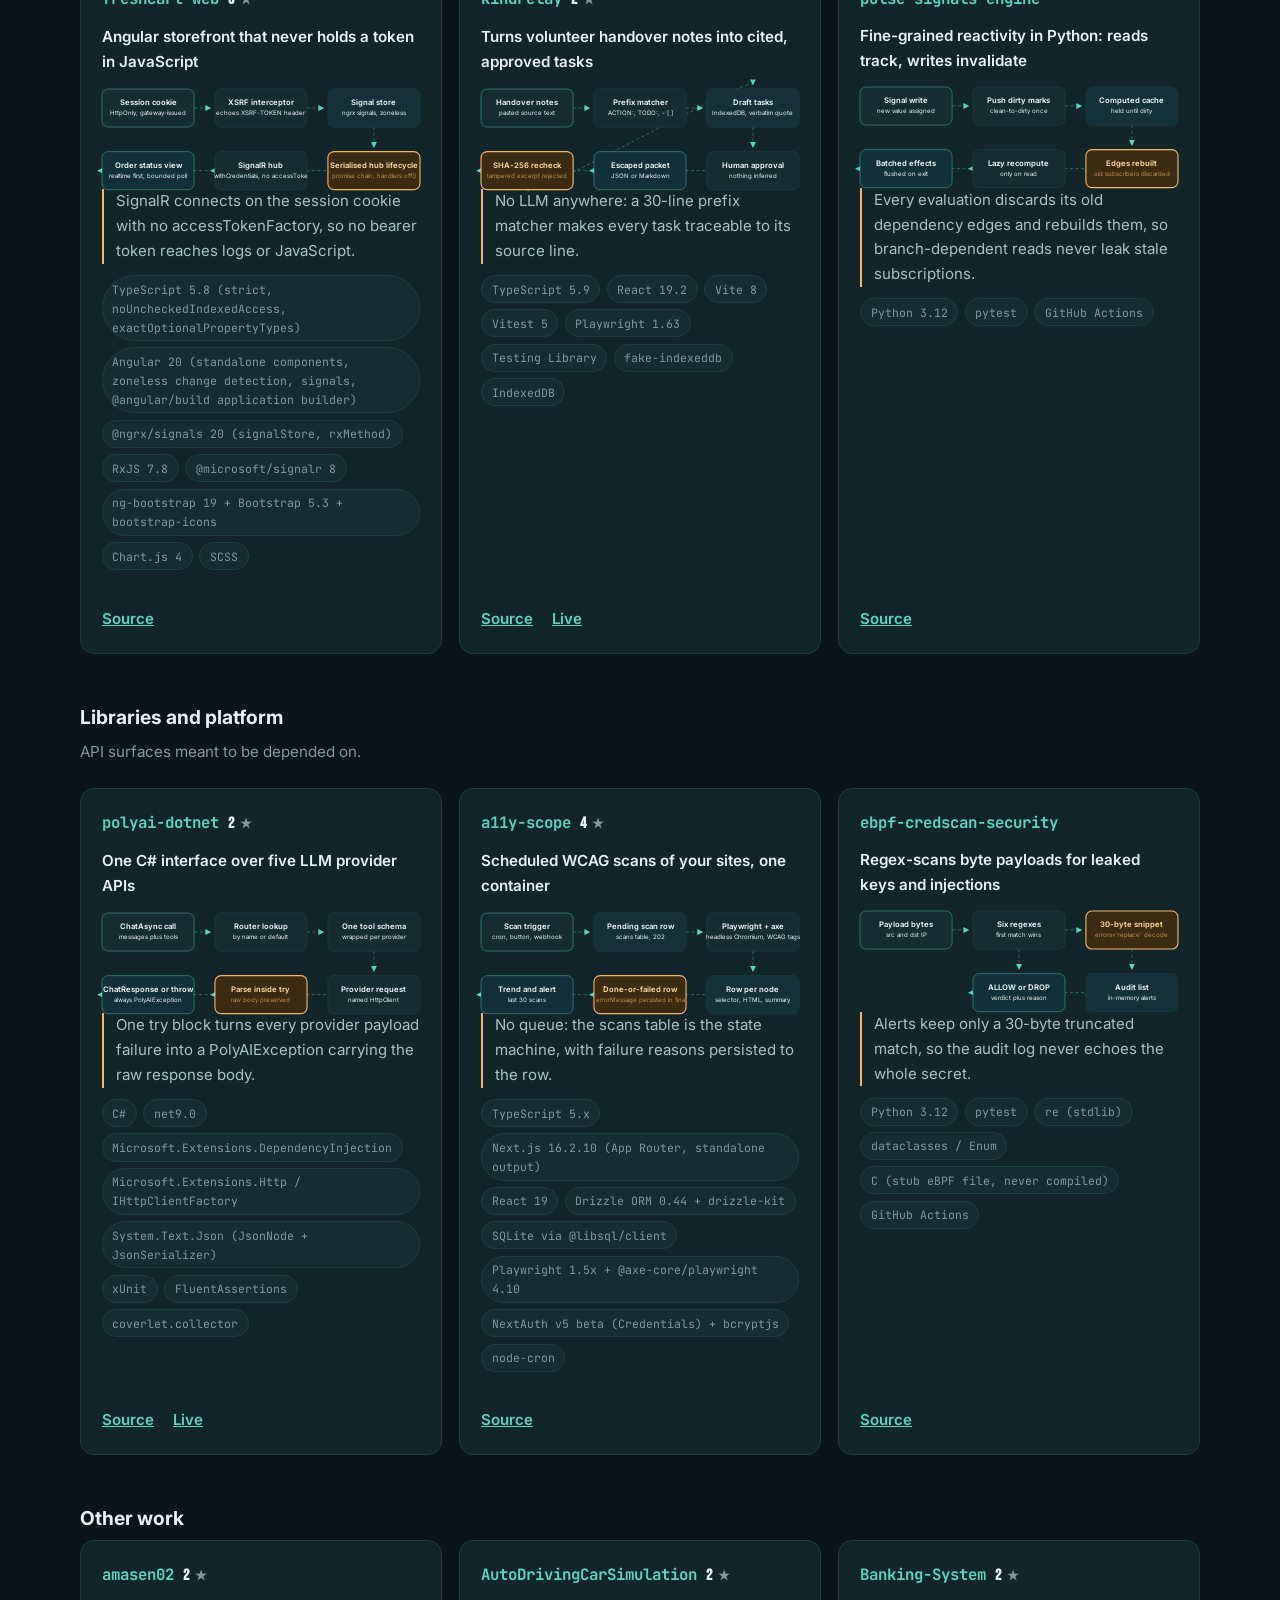
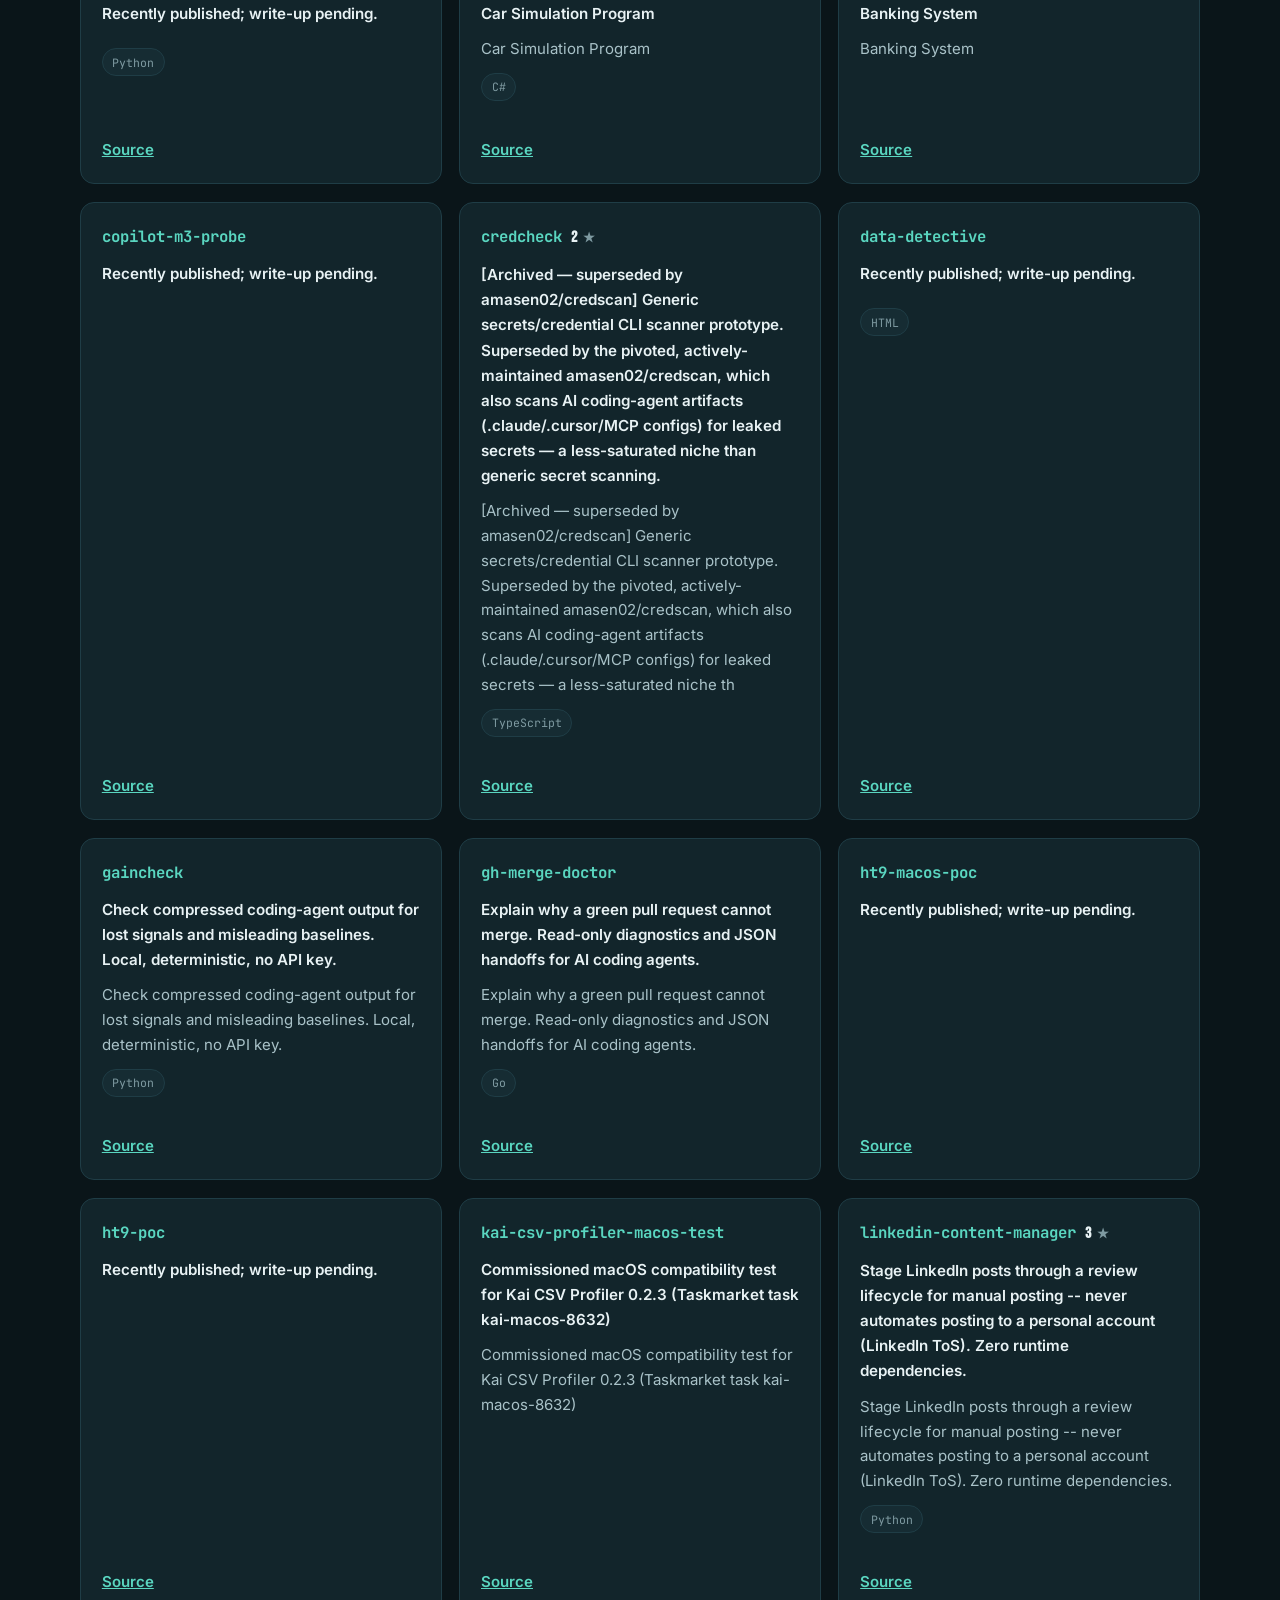
==== commit f9916078: "chore: refresh live figures from the GitHub API" ====
--- a/index.html
+++ b/index.html
@@ -34,7 +34,7 @@
     </p>
     <ul class="stats" aria-label="Summary of public work">
       <li><span class="stat-n">40</span> public projects</li>
-      <li><span class="stat-n">483</span> stars</li>
+      <li><span class="stat-n">482</span> stars</li>
       <li><span class="stat-n">20</span> merged upstream fixes</li>
       <li><span class="stat-n">43</span> external repos engaged</li>
     </ul>
@@ -84,7 +84,7 @@
         <header class="lead-head">
           <h3>freshcart-backend</h3>
           <p class="tagline">Twelve .NET 10 microservices, each in a different architecture, with race conditions proven by tests</p>
-          <p class="meta"><span class="stat"><span class="stat-n">265</span> stars</span><span class="lang">C#</span></p>
+          <p class="meta"><span class="stat"><span class="stat-n">264</span> stars</span><span class="lang">C#</span></p>
         </header>
         <p class="lede">Twelve .NET services move one order, exactly once</p>
         <div class="block"><h4>How it works</h4><div class="flow-wrap"><svg class="flow" viewBox="0 0 518 164" role="img" aria-label="Twelve .NET services move one order, exactly once" preserveAspectRatio="xMidYMid meet"><defs><marker id="fa" viewBox="0 0 10 10" refX="9" refY="5" markerWidth="6" markerHeight="6" orient="auto-start-reverse"><path d="M0,0 L10,5 L0,10 z" fill="currentColor"/></marker></defs><path class="flow-edge" d="M150,31.0 L177,31.0" marker-end="url(#fa)"/><path class="flow-edge" d="M334,31.0 L361,31.0" marker-end="url(#fa)"/><path class="flow-edge" d="M443.0,62 C443.0,84 443.0,76 443.0,95" marker-end="url(#fa)"/><path class="flow-edge" d="M518,133.0 L177,133.0" marker-end="url(#fa)"/><path class="flow-edge" d="M334,133.0 L-7,133.0" marker-end="url(#fa)"/><g class="flow-node n-in" transform="translate(0,0)"><rect width="150" height="62" rx="10"/><text class="fn-label" x="75.0" y="26">Browser cookie</text><text class="fn-sub" x="75.0" y="43">HttpOnly, SameSite=Strict</text></g><g class="flow-node n-proc" transform="translate(184,0)"><rect width="150" height="62" rx="10"/><text class="fn-label" x="75.0" y="26">Gateway mints JWT</text><text class="fn-sub" x="75.0" y="43">cached per auth_time</text></g><g class="flow-node n-guard" transform="translate(368,0)"><rect width="150" height="62" rx="10"/><text class="fn-label" x="75.0" y="26">Partial unique index</text><text class="fn-sub" x="75.0" y="43">OrderId, Version==1</text></g><g class="flow-node n-store" transform="translate(368,102)"><rect width="150" height="62" rx="10"/><text class="fn-label" x="75.0" y="26">Mongo event batch</text><text class="fn-sub" x="75.0" y="43">plus projection marker</text></g><g class="flow-node n-proc" transform="translate(184,102)"><rect width="150" height="62" rx="10"/><text class="fn-label" x="75.0" y="26">Outbox claim drain</text><text class="fn-sub" x="75.0" y="43">leased ClaimId per row</text></g><g class="flow-node n-out" transform="translate(0,102)"><rect width="150" height="62" rx="10"/><text class="fn-label" x="75.0" y="26">SQL read model</text><text class="fn-sub" x="75.0" y="43">inbox row in-transaction</text></g></svg><p class="flow-punch">A second concurrent initiate for the same order fails on a unique index in the event store.</p></div></div>
@@ -218,7 +218,7 @@
         <p class="theme-blurb">Correctness under concurrency, proven by tests rather than asserted in a README.</p>
         <div class="grid">
         <article class="card" data-theme-card>
-          <h4>freshcart-backend <span class="stat"><span class="stat-n">265</span>&#9733;</span></h4>
+          <h4>freshcart-backend <span class="stat"><span class="stat-n">264</span>&#9733;</span></h4>
           <p class="tagline">Twelve .NET services move one order, exactly once</p>
           <div class="flow-wrap"><svg class="flow" viewBox="0 0 518 164" role="img" aria-label="Twelve .NET services move one order, exactly once" preserveAspectRatio="xMidYMid meet"><defs><marker id="fa" viewBox="0 0 10 10" refX="9" refY="5" markerWidth="6" markerHeight="6" orient="auto-start-reverse"><path d="M0,0 L10,5 L0,10 z" fill="currentColor"/></marker></defs><path class="flow-edge" d="M150,31.0 L177,31.0" marker-end="url(#fa)"/><path class="flow-edge" d="M334,31.0 L361,31.0" marker-end="url(#fa)"/><path class="flow-edge" d="M443.0,62 C443.0,84 443.0,76 443.0,95" marker-end="url(#fa)"/><path class="flow-edge" d="M518,133.0 L177,133.0" marker-end="url(#fa)"/><path class="flow-edge" d="M334,133.0 L-7,133.0" marker-end="url(#fa)"/><g class="flow-node n-in" transform="translate(0,0)"><rect width="150" height="62" rx="10"/><text class="fn-label" x="75.0" y="26">Browser cookie</text><text class="fn-sub" x="75.0" y="43">HttpOnly, SameSite=Strict</text></g><g class="flow-node n-proc" transform="translate(184,0)"><rect width="150" height="62" rx="10"/><text class="fn-label" x="75.0" y="26">Gateway mints JWT</text><text class="fn-sub" x="75.0" y="43">cached per auth_time</text></g><g class="flow-node n-guard" transform="translate(368,0)"><rect width="150" height="62" rx="10"/><text class="fn-label" x="75.0" y="26">Partial unique index</text><text class="fn-sub" x="75.0" y="43">OrderId, Version==1</text></g><g class="flow-node n-store" transform="translate(368,102)"><rect width="150" height="62" rx="10"/><text class="fn-label" x="75.0" y="26">Mongo event batch</text><text class="fn-sub" x="75.0" y="43">plus projection marker</text></g><g class="flow-node n-proc" transform="translate(184,102)"><rect width="150" height="62" rx="10"/><text class="fn-label" x="75.0" y="26">Outbox claim drain</text><text class="fn-sub" x="75.0" y="43">leased ClaimId per row</text></g><g class="flow-node n-out" transform="translate(0,102)"><rect width="150" height="62" rx="10"/><text class="fn-label" x="75.0" y="26">SQL read model</text><text class="fn-sub" x="75.0" y="43">inbox row in-transaction</text></g></svg><p class="flow-punch">A second concurrent initiate for the same order fails on a unique index in the event store.</p></div>
           
@@ -575,7 +575,7 @@
     </p>
     <p class="fine">
       Every figure on this page is read from the GitHub API and every project description from
-      the repository it describes. Figures last refreshed <time datetime="2026-11-27">2026-11-27</time>;
+      the repository it describes. Figures last refreshed <time datetime="2026-11-28">2026-11-28</time>;
       a scheduled job re-reads them daily, so the counts here track the accounts rather than a
       snapshot taken once.
     </p>
